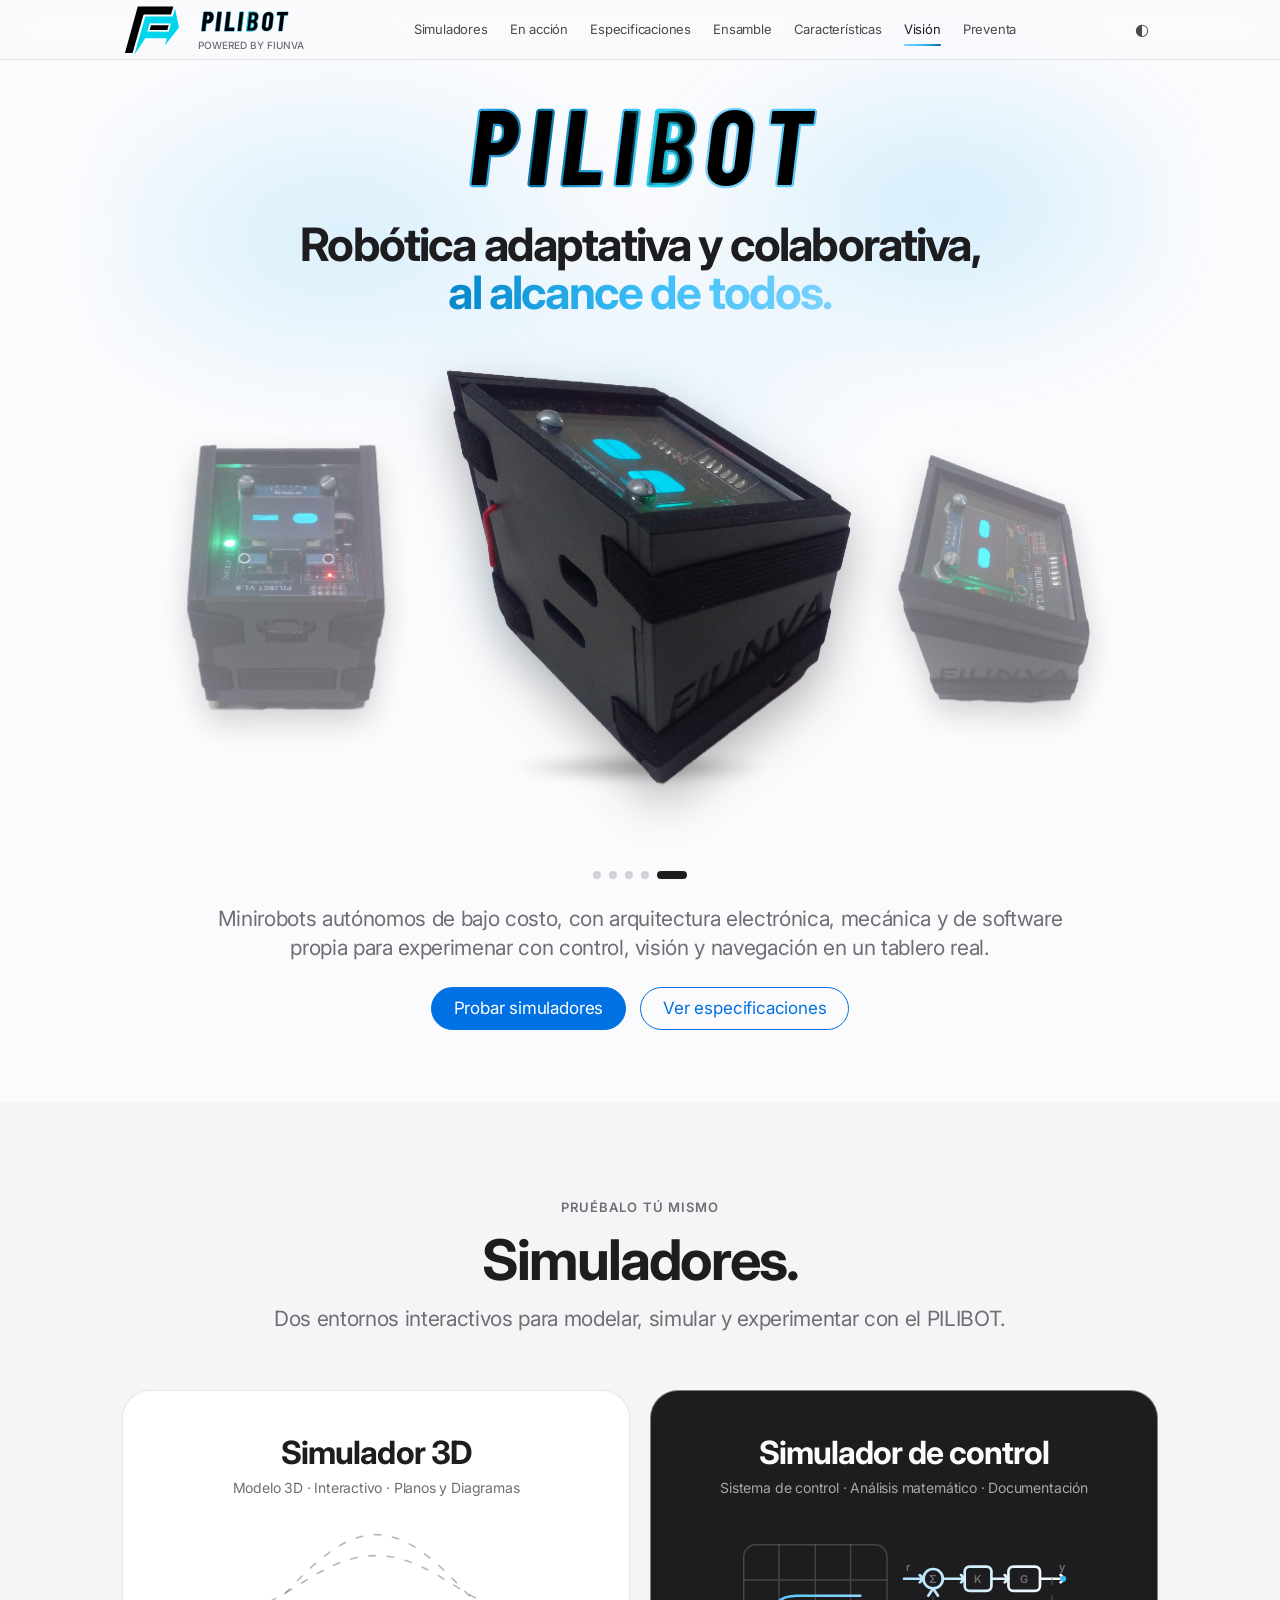
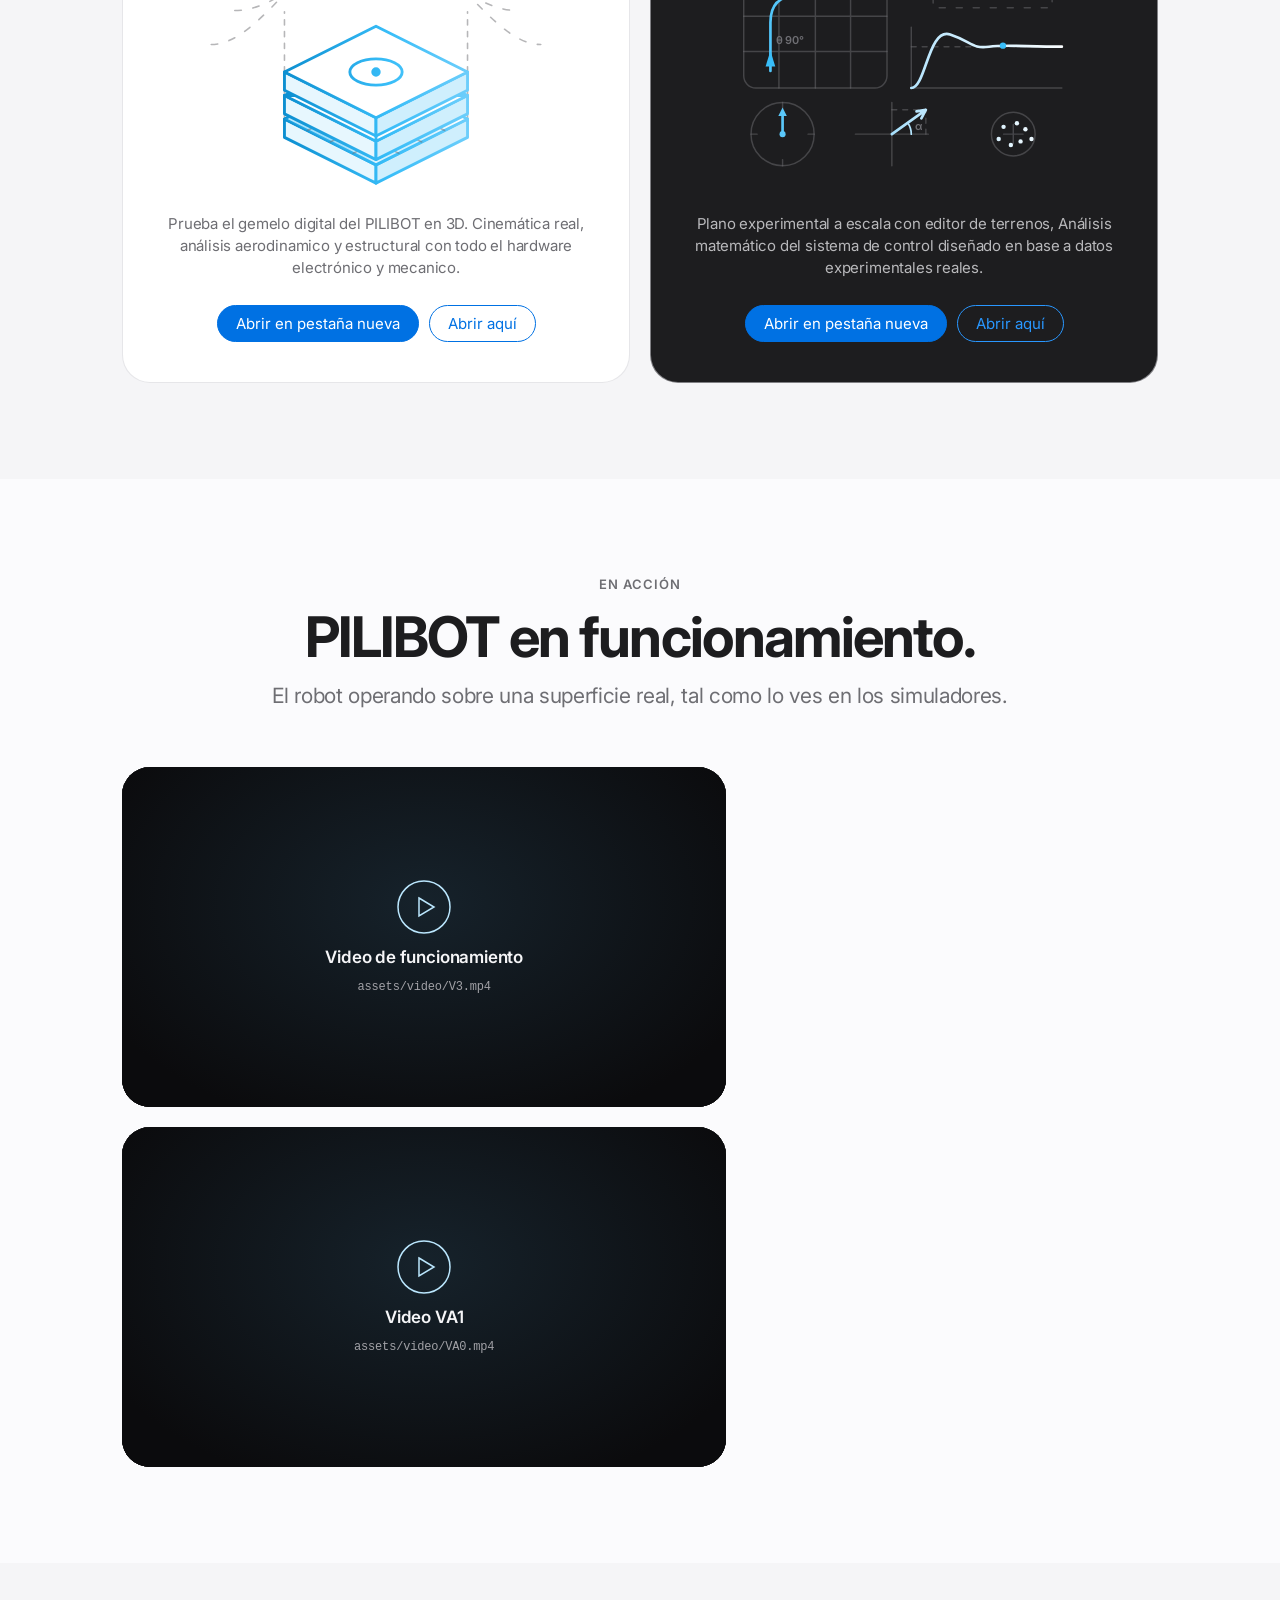
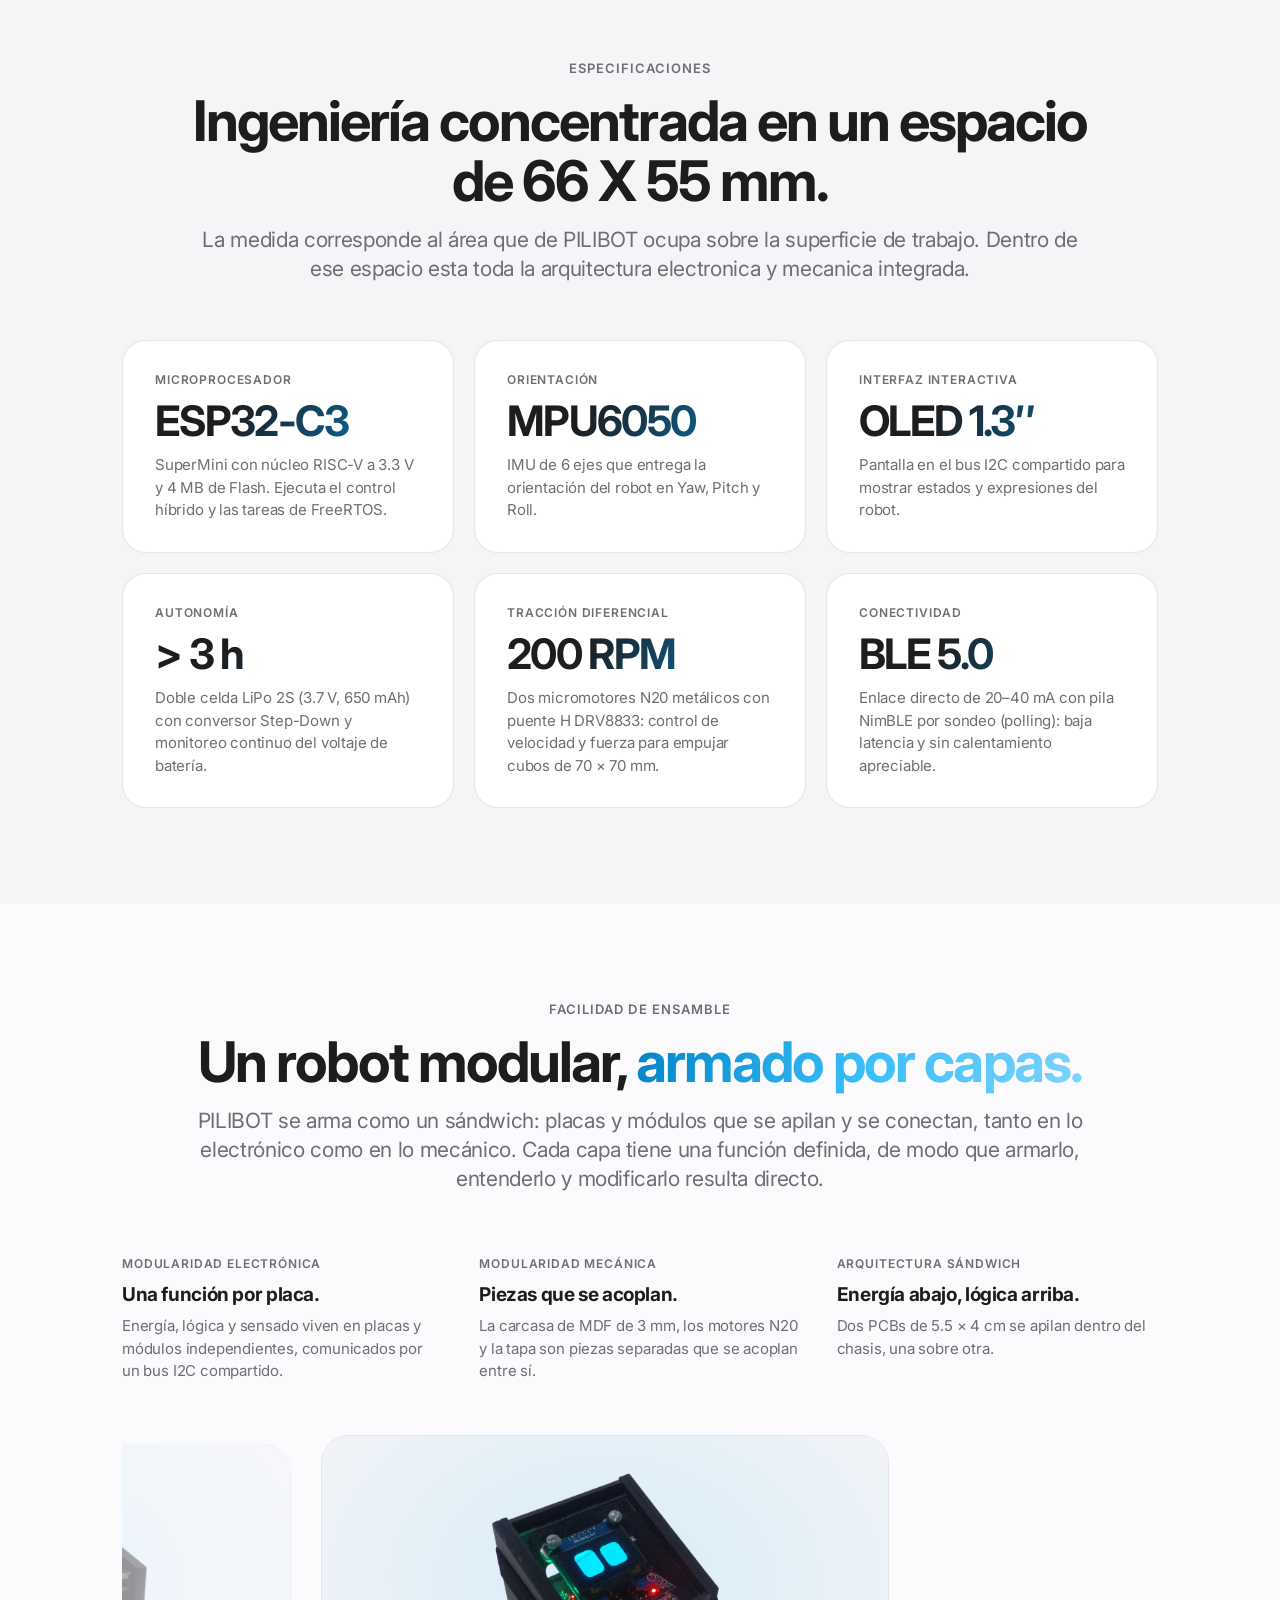
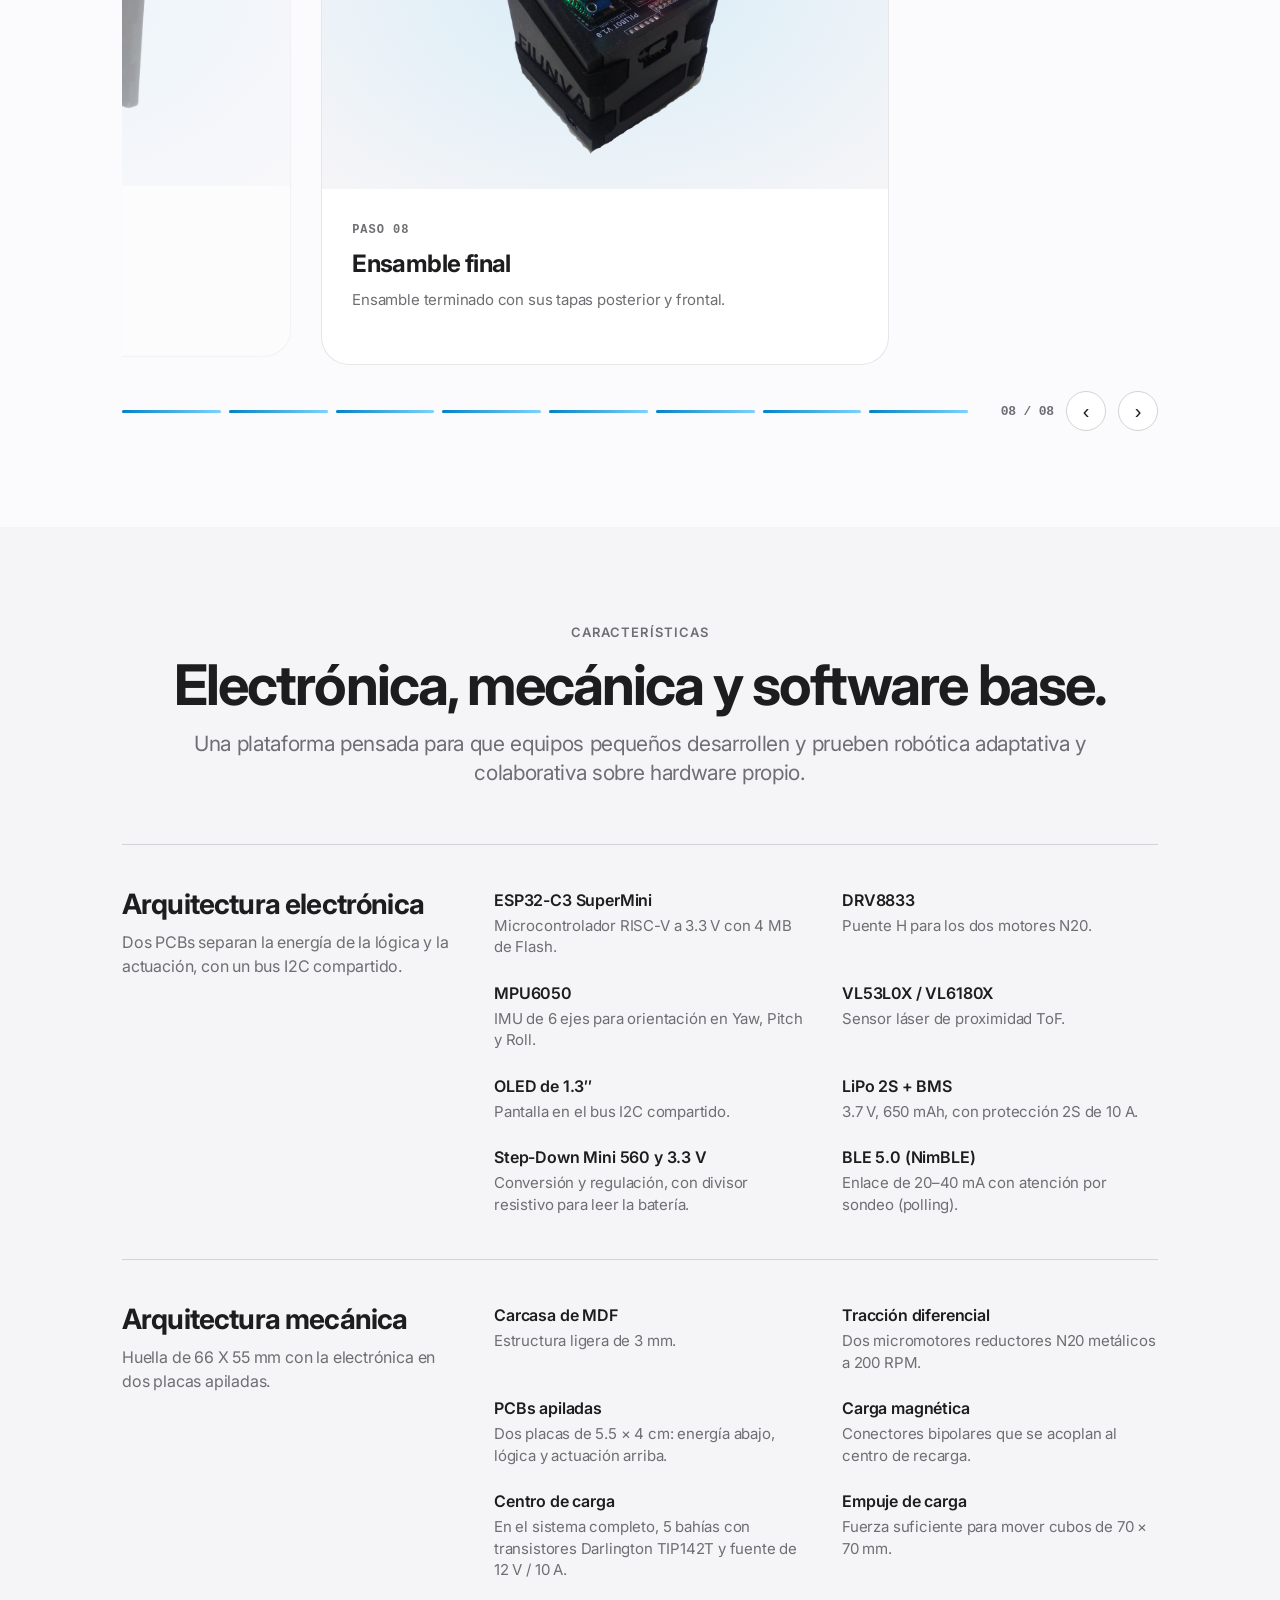
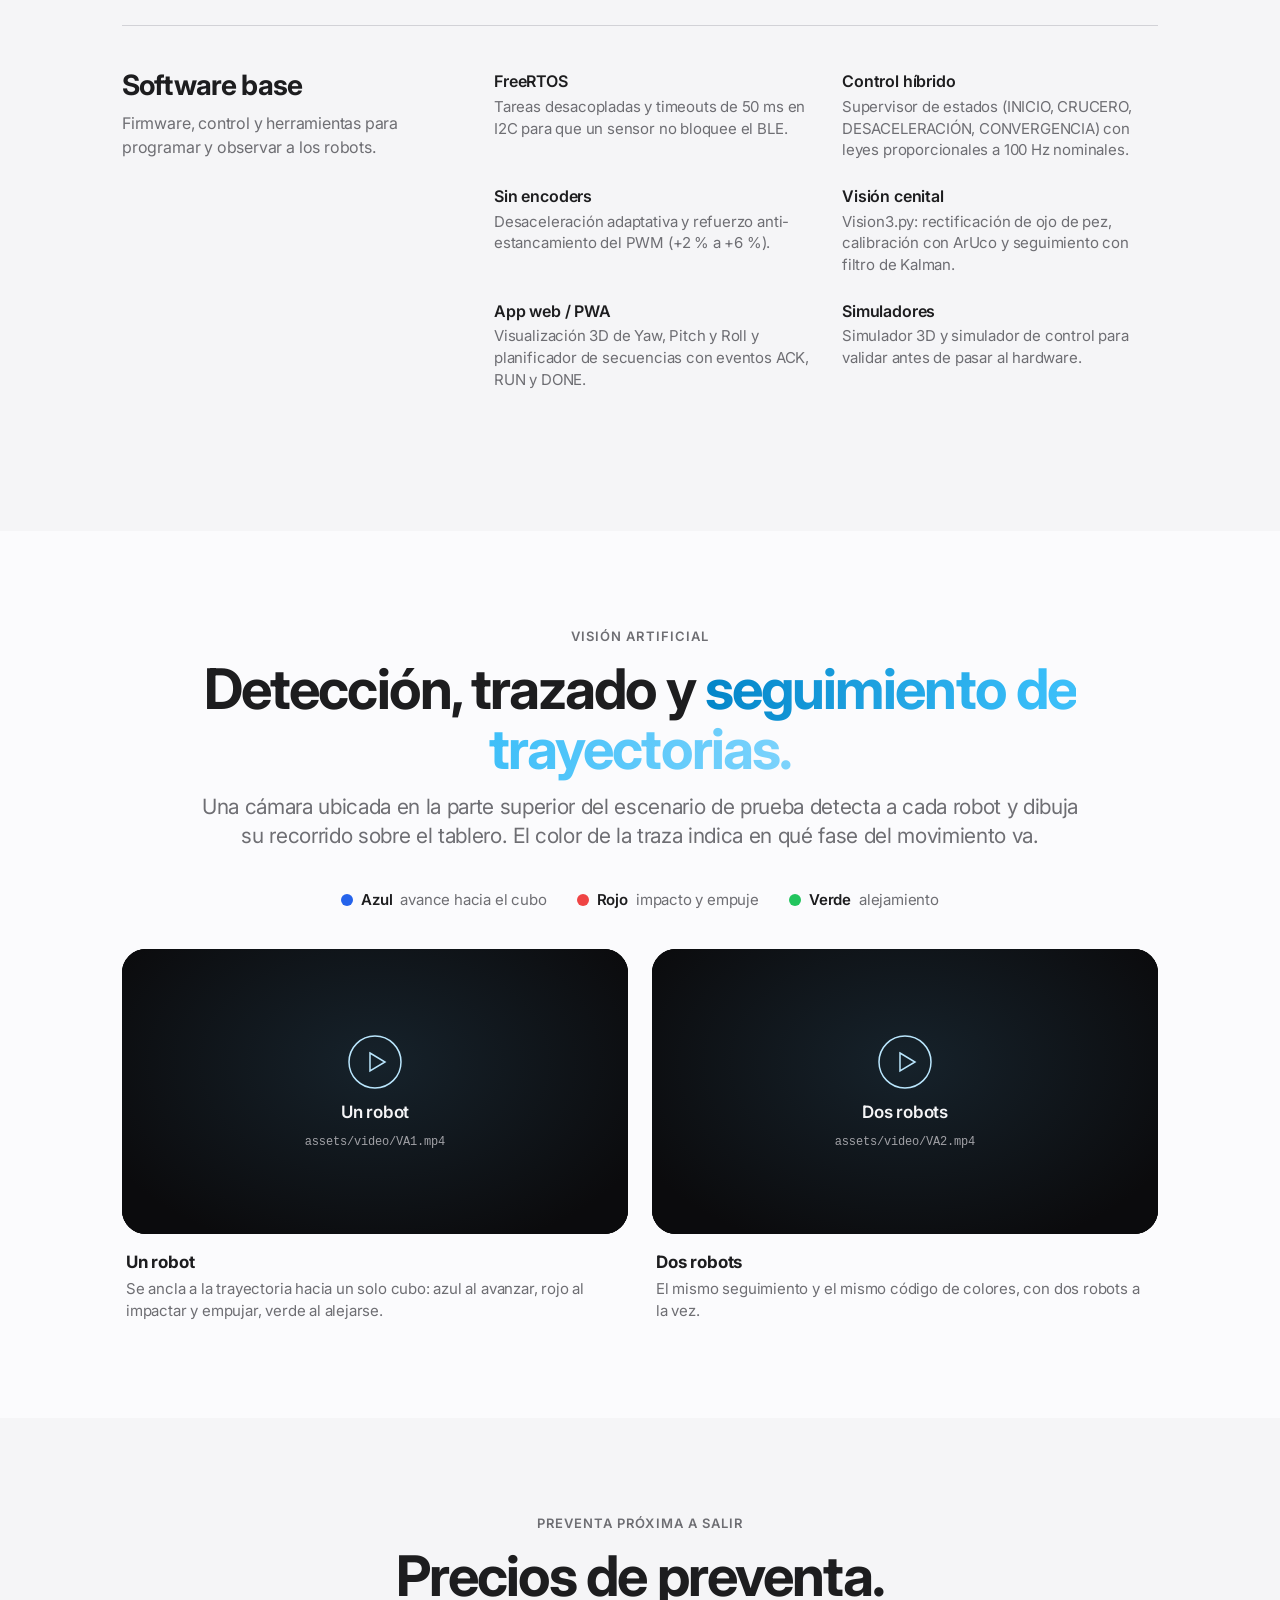
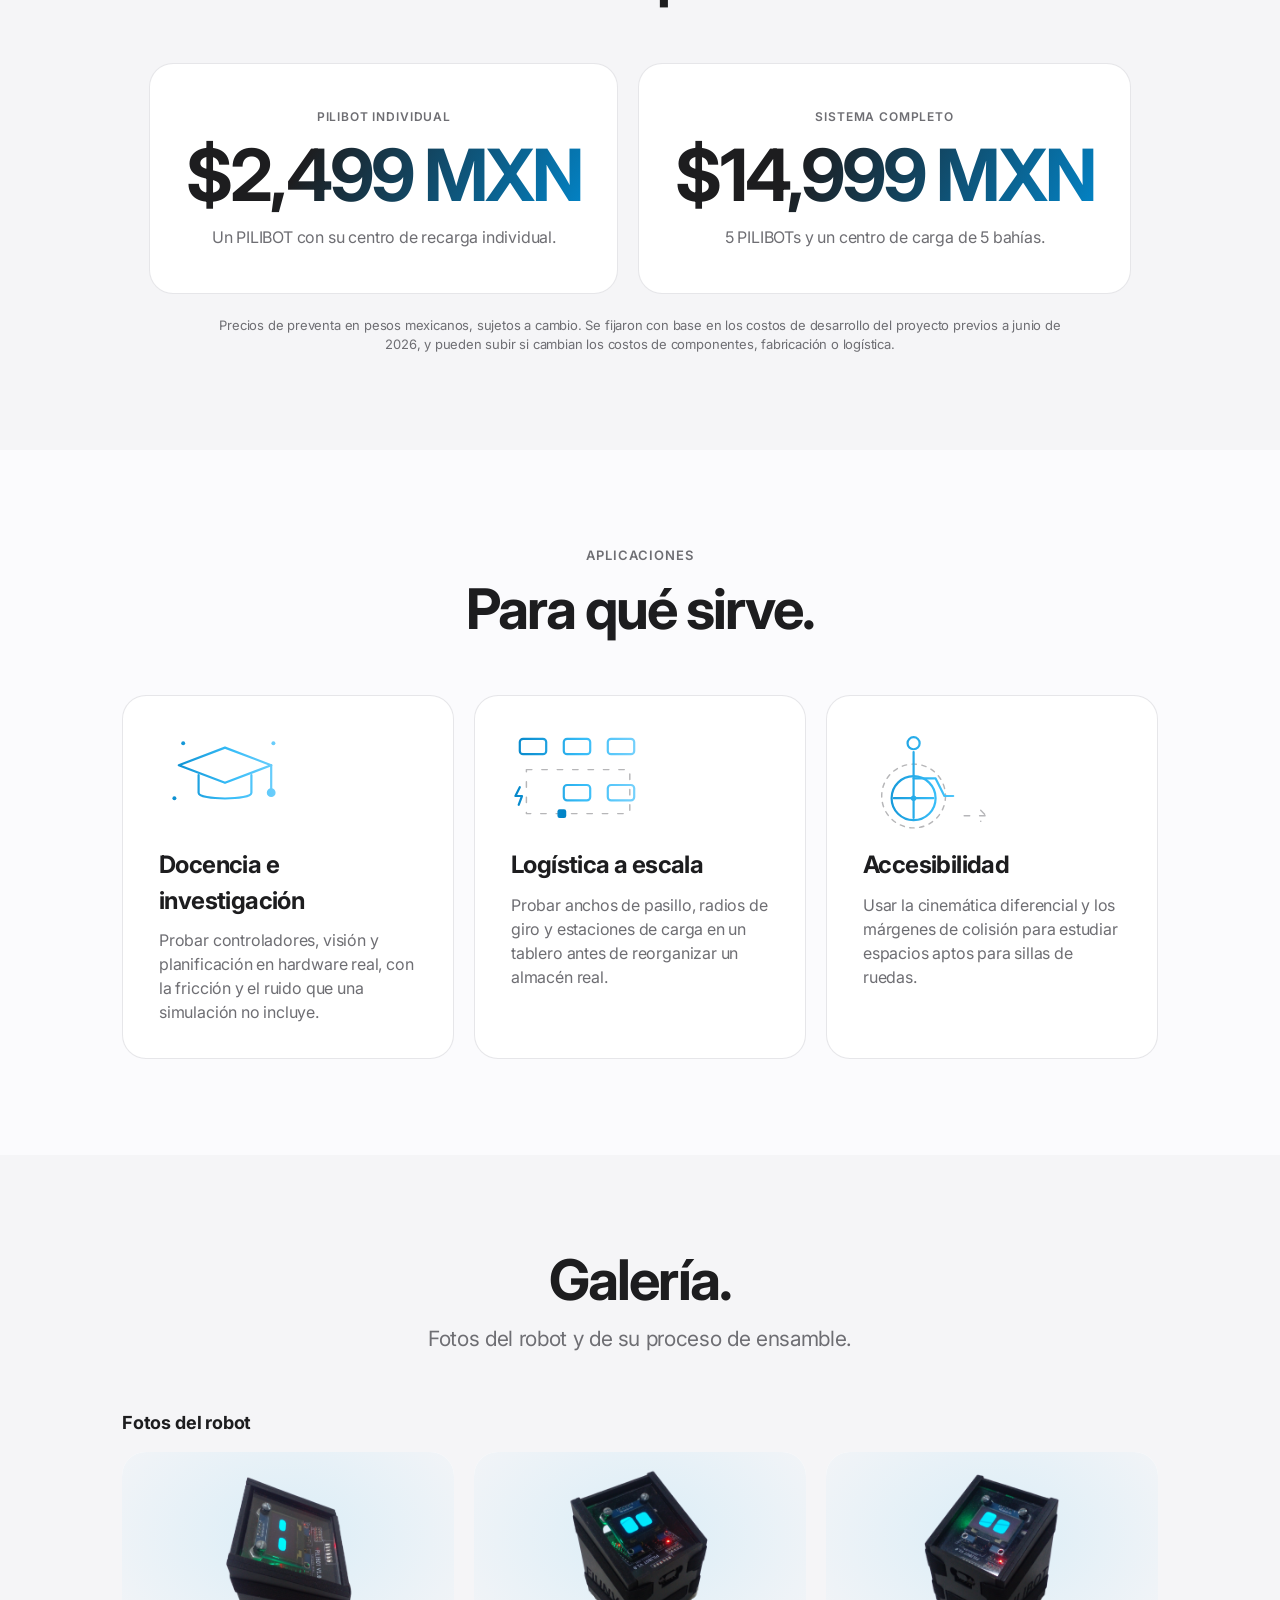
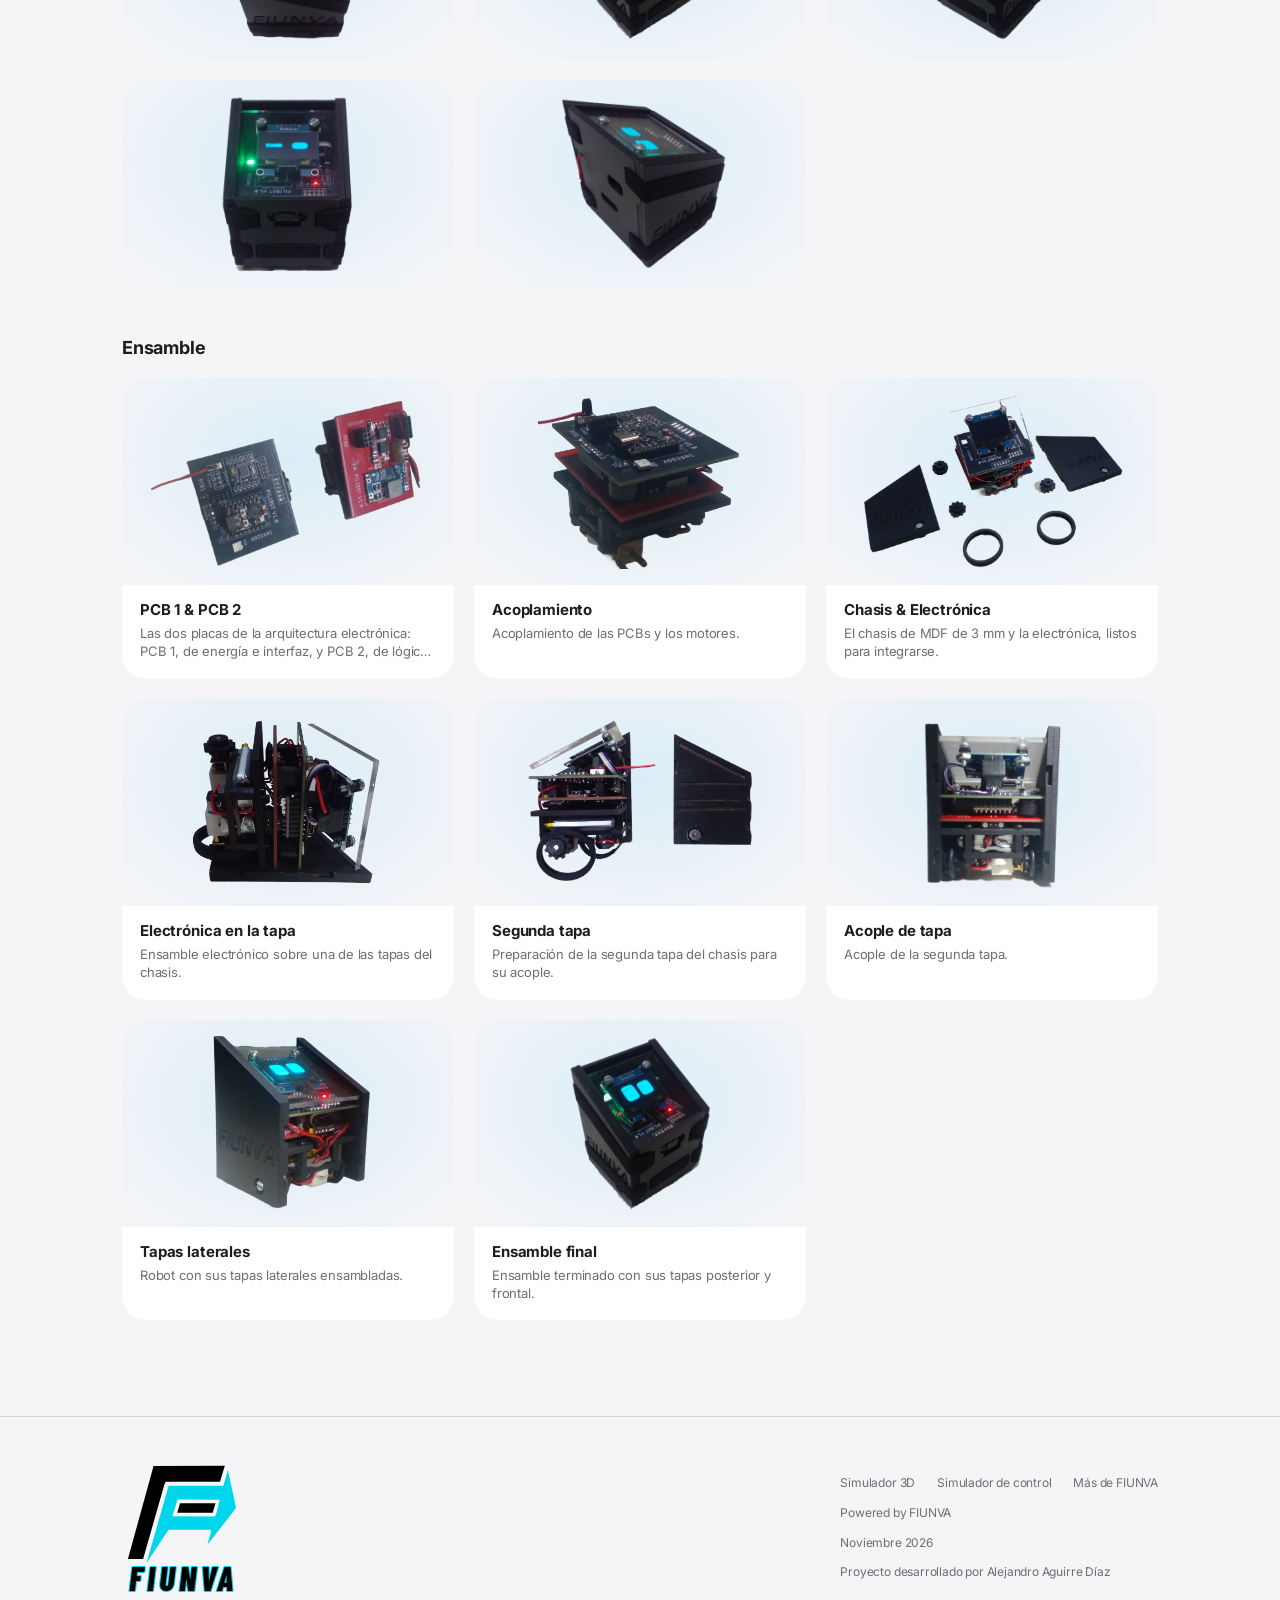
==== index.html @ 18b2df15 "PILIBOT V1.0" ====
<!DOCTYPE html>
<html lang="es" data-theme="light">
<head>
<script>
(function(){try{var t=new URLSearchParams(location.search).get('theme')||localStorage.getItem('fiunva-theme');if(t)document.documentElement.dataset.theme=t;}catch(e){}})();
</script>
<meta charset="UTF-8">
<meta name="viewport" content="width=device-width, initial-scale=1.0">
<title>PILIBOT - FIUNVA</title>
    <meta property="og:title" content="PILIBOT - FIUNVA">
    <meta property="og:description" content="Minirobots autónomos de bajo costo con arquitectura electrónica, mecánica y de software propia para experimentar con control, visión y navegación en un tablero real.">
    <meta property="og:type" content="website">
    <meta property="og:url" content="TU_URL_CANONICA_AQUI">
    <meta property="og:site_name" content="FIUNVA">
    <meta property="og:image" content="/assets/img/IM1.png">
    <meta property="og:image:width" content="1200">
    <meta property="og:image:height" content="630">
    <meta property="og:image" content="/assets/img/IM2.png">
    <meta property="og:image" content="/assets/img/IM3.png">
    <meta property="og:image" content="/assets/img/IM4.png">
    <meta property="og:image" content="/assets/img/IM5.png">
    <link rel="icon" type="image/svg+xml" href="data:image/svg+xml,%3csvg xmlns='http://www.w3.org/2000/svg' viewBox='0 0 426 366'%3e%3cpath fill='%2300D6EB' fill-rule='evenodd' d='M376,32 L360,88 L167,88 L165,90 L87,362 L165,244 L316,244 L316,253 L303,297 L405,167Z M179,196 L197,137 L347,138 L335,186 L330,197Z'/%3e%3cpath fill='%23000000' fill-rule='evenodd' d='M196,184 L322,184 L332,150 L206,150Z M365,17 L112,18 L21,348 L75,348 L151,82 L155,74 L348,74Z'/%3e%3c/svg%3e">
<link rel="preconnect" href="https://fonts.googleapis.com">
<link rel="preconnect" href="https://fonts.gstatic.com" crossorigin>
<link href="https://fonts.googleapis.com/css2?family=Barlow+Condensed:ital,wght@1,700;1,800&family=Inter:wght@400;500;600;700&display=swap" rel="stylesheet">
<style>
  :root{
    --paper:#fbfbfd; --alt:#f5f5f7; --card:#ffffff; --ink:#1d1d1f; --muted:#6e6e73; --rule:#d2d2d7;
    --accent:#0071e3; --accent-ink:#ffffff; --nav:rgba(251,251,253,.8);
    /* FIUNVA brand */
    --cf:#00D6EB; --cr:#FF6A00; --ce:#1447FF; --cc:#C9CED3; --logo-ink:#000000;
    --dsp:"Barlow Condensed","Arial Narrow",sans-serif;
    --sans:-apple-system,BlinkMacSystemFont,"SF Pro Display","SF Pro Text","Inter","Helvetica Neue",Arial,sans-serif;
    --mono:ui-monospace,"SF Mono",Menlo,monospace;
    color-scheme:light;
  }
  :root[data-theme="dark"]{
    --paper:#000000; --alt:#0d0d0f; --card:#1d1d1f; --ink:#f5f5f7; --muted:#a1a1a6; --rule:#3a3a3d;
    --accent:#2997ff; --accent-ink:#ffffff; --nav:rgba(0,0,0,.72);
    --ce:#2D5BFF; --logo-ink:#f2fcfe;
    color-scheme:dark;
  }

  /* Wordmark FIUNVA (sin cambios) */
  .fiunva-svg-wordmark{
    font-family:var(--dsp); font-style:italic; font-weight:700;
    fill:var(--logo-ink); stroke:var(--cf); stroke-width:5.5px; stroke-linejoin:miter;
    paint-order:stroke fill; letter-spacing:0; transition:fill .25s,stroke .25s;
  }

  *{box-sizing:border-box;margin:0;padding:0}
  html{scroll-behavior:smooth;scroll-padding-top:72px;-webkit-text-size-adjust:100%}
  body{
    background:var(--paper); color:var(--ink); font-family:var(--sans);
    font-size:17px; line-height:1.47; letter-spacing:-.011em;
    -webkit-font-smoothing:antialiased; transition:background .25s,color .25s;
  }
  ::selection{background:var(--accent);color:var(--accent-ink)}
  a{color:var(--accent);text-decoration:none}
  a:hover{text-decoration:underline}
  :focus-visible{outline:2px solid var(--accent);outline-offset:3px;border-radius:6px}
  .wrap{max-width:1080px;margin:0 auto;padding:0 22px}

  /* Splash */
  #splash{position:fixed;inset:0;background:var(--paper);z-index:2000;display:flex;flex-direction:column;align-items:center;justify-content:center;gap:28px;transition:opacity .6s ease,visibility .6s ease}
  #splash.hidden{opacity:0;visibility:hidden;pointer-events:none}
  .bar{width:160px;height:3px;border-radius:2px;background:var(--rule);overflow:hidden}
  .bar>i{display:block;height:100%;width:0;background:var(--ink);border-radius:2px;transition:width .25s ease}

  /* Navegación translúcida */
  nav.top{position:sticky;top:0;z-index:100;height:60px;background:var(--nav);backdrop-filter:saturate(180%) blur(20px);-webkit-backdrop-filter:saturate(180%) blur(20px);border-bottom:1px solid color-mix(in srgb,var(--rule) 60%,transparent)}
  nav.top .wrap{height:100%;display:flex;align-items:center;justify-content:space-between;gap:16px}
.brand{display:flex;align-items:center;gap:10px;color:var(--ink);font-weight:600;font-size:17px}
    .brand:hover{text-decoration:none}
    .brand small{font-size:11px;font-weight:600;letter-spacing:.06em;color:var(--muted);margin-left:2px}
    .nav-powered{font-size:11px;font-weight:700;letter-spacing:.08em;color:#0066cc;margin-left:4px}
    [data-theme="dark"] .nav-powered{color:#4da6ff}
  .links{display:flex;gap:28px;font-size:13px}
  .links a{position:relative;color:var(--ink);opacity:.8;transition:opacity .2s}
  .links a:hover,.links a.active{opacity:1;text-decoration:none}
  .links a::after{content:"";position:absolute;left:0;right:0;bottom:-7px;height:2px;border-radius:2px;background:linear-gradient(90deg,var(--e1),var(--e2),var(--e3));transform:scaleX(0);transform-origin:center;transition:transform .35s cubic-bezier(.2,.7,.2,1)}
  .links a:hover::after,.links a.active::after{transform:scaleX(1)}
  #th{background:none;border:0;color:var(--ink);opacity:.8;cursor:pointer;width:32px;height:32px;border-radius:50%;display:grid;place-items:center;font-size:16px;transition:background .2s}
  #th:hover{opacity:1;background:var(--alt)}

  /* Botones */
  .btn{display:inline-flex;align-items:center;justify-content:center;font:inherit;font-size:17px;line-height:1;padding:12px 22px;border-radius:980px;border:1px solid var(--accent);background:transparent;color:var(--accent);cursor:pointer;transition:background .2s,color .2s,filter .2s}
  .btn:hover{background:var(--accent);color:var(--accent-ink);text-decoration:none}
  .btn-primary{background:var(--accent);color:var(--accent-ink)}
  .btn-primary:hover{filter:brightness(1.1)}
  .row{display:flex;gap:14px;justify-content:center;flex-wrap:wrap}

  /* Hero */
  .hero{text-align:center;padding:36px 22px 72px}
  .hero .logo{display:flex;justify-content:center;margin-bottom:36px}
  .hero h1{width:clamp(220px,32vw,380px);margin:0 auto;line-height:0}
  .hero h1 svg{width:100%;height:auto;overflow:visible;display:block}
  .hero .tagline{font-size:clamp(21px,3.2vw,32px);line-height:1.2;font-weight:600;letter-spacing:-.02em;margin-top:14px}
  .hero .lead{max-width:640px;margin:22px auto 22px;color:var(--muted);font-size:19px;line-height:1.5}
  .chips{display:flex;gap:8px;justify-content:center;flex-wrap:wrap;margin-top:36px}
  .chip{font-size:13px;padding:5px 14px;border-radius:980px;border:1.5px solid var(--rule);color:var(--ink)}
  body:not(.loaded) .hero>*{opacity:0;transform:translateY(14px)}
  .hero>*{transition:opacity .9s ease,transform .9s ease}
  .hero>*:nth-child(2){transition-delay:.08s}.hero>*:nth-child(3){transition-delay:.16s}.hero>*:nth-child(4){transition-delay:.24s}.hero>*:nth-child(5){transition-delay:.32s}

  /* Secciones */
  section.block{padding:96px 0}
  section.alt{background:var(--alt)}
  .head{text-align:center;max-width:960px;margin:0 auto 56px}
  .head h2{font-size:clamp(34px,5.4vw,56px);line-height:1.07;font-weight:700;letter-spacing:-.035em}
  .head p{margin:14px auto 0;max-width:900px;color:var(--muted);font-size:21px;line-height:1.38;letter-spacing:-.016em}

  /* Simuladores */
  .tiles{display:grid;grid-template-columns:1fr 1fr;gap:20px}
  .tile{background:var(--card);border-radius:28px;padding:44px 40px 40px;display:flex;flex-direction:column;min-height:520px;text-align:center;align-items:center}
  .tile.inv{background:var(--ink);color:var(--paper)}
  .tile h3{font-size:32px;line-height:1.1;font-weight:700;letter-spacing:-.03em}
  .tile .kicker{font-size:14px;color:var(--muted);margin-top:8px}
  .tile.inv .kicker{color:color-mix(in srgb,var(--paper) 62%,transparent)}
  .tile .art{flex:1;display:grid;place-items:center;width:100%;margin:20px 0}
  .tile .art svg{width:min(340px,94%);height:auto;fill:none;stroke-width:2.2;stroke-linecap:round;stroke-linejoin:round;overflow:visible;transition:transform .6s cubic-bezier(.2,.7,.2,1)}
  .tile:hover .art svg{transform:translateY(-6px) scale(1.05)}
  .art .soft{stroke:var(--muted);opacity:.5;stroke-width:1.2}
  .art .dash{stroke-dasharray:4 5}
  .tile:hover .art .dash{animation:dash 1s linear infinite}
  @keyframes dash{to{stroke-dashoffset:-18}}
  .tile p{font-size:15px;line-height:1.45;max-width:60ch;color:var(--muted);margin-bottom:26px}
  .tile.inv p{color:color-mix(in srgb,var(--paper) 70%,transparent)}
  .tile .row{gap:10px}
  .tile .btn{font-size:15px;padding:10px 18px}
  .tile.inv .btn:not(.btn-primary){color:#2997ff;border-color:#2997ff}

  /* Cifras */
  .stats{display:grid;grid-template-columns:repeat(4,1fr);gap:20px;text-align:center;margin-bottom:64px}
  .stat b{display:block;font-size:clamp(30px,4.6vw,48px);line-height:1.05;font-weight:700;letter-spacing:-.035em}
  .stat span{font-size:14px;color:var(--muted)}

  /* Especificaciones */
  .specs{display:flex;flex-wrap:wrap;gap:20px;justify-content:center;max-width:none}
    #precios .specs{flex-wrap:nowrap}
    #precios .spec.pr{min-width:400px}
  .spec{background:var(--card);border-radius:24px;padding:34px 36px}
  .spec h3{font-size:24px;font-weight:700;letter-spacing:-.025em;margin-bottom:10px}
  .spec p{font-size:16px;line-height:1.5;color:var(--muted)}

  /* Galería */
  .media-grid{display:grid;grid-template-columns:repeat(auto-fill,minmax(260px,1fr));gap:20px}
  .media-item{border-radius:24px;overflow:hidden;aspect-ratio:16/9;background:var(--card);position:relative}
  .media-item img,.media-item video{width:100%;height:100%;object-fit:cover;display:block}
  .media-item video{object-fit:contain;background:#000}
  .media-item img.alpha{object-fit:contain;padding:5%;box-sizing:border-box}
  .media-caption{position:absolute;left:0;right:0;bottom:0;padding:28px 16px 14px;color:#fff;font-size:13px;background:linear-gradient(transparent,rgba(0,0,0,.65))}
  .add-media{grid-column:1/-1;min-height:200px;border-radius:24px;border:1.5px dashed var(--rule);background:transparent;color:var(--accent);font:inherit;font-size:17px;cursor:pointer;display:flex;align-items:center;justify-content:center;gap:10px;transition:background .2s,border-color .2s}
  .add-media:hover{background:var(--card);border-color:var(--accent)}
  .add-media .plus{font-size:28px;font-weight:300;line-height:1}

  /* Pie de página */
  footer{background:var(--alt);border-top:1px solid var(--rule);padding:44px 0 40px;font-size:12px;color:var(--muted)}
  .eqn{font-size:21px;font-weight:600;letter-spacing:-.01em;color:var(--ink);margin-bottom:18px;font-family:"Latin Modern Roman","CMU Serif","Times New Roman",serif}
  .eqn i{margin:0 .2em}
  .flinks{display:flex;gap:22px;flex-wrap:wrap}
  .flinks a{color:var(--muted)} .flinks a:hover{color:var(--ink)}
  footer .wrap{display:flex;flex-direction:column;gap:6px}

  /* Cargando simulador */
  #loading{position:fixed;inset:0;background:var(--paper);z-index:1000;display:flex;flex-direction:column;align-items:center;justify-content:center;gap:26px;opacity:0;visibility:hidden;transition:opacity .3s,visibility .3s}
  #loading.visible{opacity:1;visibility:visible}
  #loading p{font-size:14px;color:var(--muted)}


  /* Wordmark PILIBOT: mismo estilo que FIUNVA, contorno con barrido naranja-verde-azul */
  .pili-wordmark{font-family:var(--dsp);font-style:italic;font-weight:700;fill:var(--logo-ink);stroke-width:5.5px;letter-spacing:0;stroke-linejoin:miter;stroke-miterlimit:4;paint-order:stroke fill;transition:fill .25s}

  /* Fondo ambiental de la portada */
  .hero{position:relative;isolation:isolate}
  .hero::before{content:"";position:absolute;inset:-40px 0 auto;height:540px;z-index:-1;pointer-events:none;background:radial-gradient(40% 50% at 22% 40%,rgba(125,211,252,.28),transparent 70%),radial-gradient(38% 50% at 78% 35%,rgba(56,189,248,.20),transparent 70%),radial-gradient(34% 45% at 50% 68%,rgba(186,230,253,.30),transparent 70%);filter:blur(30px);animation:drift 18s ease-in-out infinite alternate}
  @keyframes drift{to{transform:translate3d(0,24px,0) scale(1.06)}}




  /* Paleta azul frío → blanco (barridos de borde e ilustraciones) */
  :root{--i1:#0284c7;--i2:#38bdf8;--i3:#7dd3fc;--e1:#7dd3fc;--e2:#38bdf8;--e3:#0369a1;--glint:#22d3ee;--edge:linear-gradient(110deg,transparent 4%,var(--e1) 24%,var(--e2) 42%,var(--e3) 50%,var(--e2) 60%,var(--e1) 76%,transparent 96%)}
  :root[data-theme="dark"]{--i1:#38bdf8;--i2:#bae6fd;--i3:#ffffff;--e1:#38bdf8;--e2:#bae6fd;--e3:#ffffff;--glint:#ffffff}
  .tile.inv{--i1:#38bdf8;--i2:#bae6fd;--i3:#ffffff;--e1:#38bdf8;--e2:#bae6fd;--e3:#ffffff}
  :root[data-theme="dark"] .tile.inv{--i1:#0284c7;--i2:#38bdf8;--i3:#7dd3fc;--e1:#7dd3fc;--e2:#38bdf8;--e3:#0369a1}

  /* Barrido de luz solo en el borde al pasar el mouse */
  :is(.tile,.spec,.btn,.chip,.add-media,#th,.media-item,.cbtn,.vid,.asm-card){position:relative;isolation:isolate}
  :is(.tile,.spec,.btn,.chip,.add-media,#th,.media-item,.cbtn,.vid,.asm-card)::before{content:"";position:absolute;inset:-1px;border-radius:inherit;padding:2px;background:var(--edge);background-size:250% 100%;background-position:130% 0;-webkit-mask:linear-gradient(#000 0 0) content-box,linear-gradient(#000 0 0);-webkit-mask-composite:xor;mask:linear-gradient(#000 0 0) content-box,linear-gradient(#000 0 0);mask-composite:exclude;opacity:0;pointer-events:none;z-index:1;filter:drop-shadow(0 0 5px color-mix(in srgb,var(--e2) 70%,transparent));transition:opacity .3s}
  :is(.tile,.spec,.btn,.chip,.add-media,#th,.media-item,.cbtn,.vid,.asm-card):hover::before,:is(.tile,.spec,.btn,.chip,.add-media,#th,.media-item,.cbtn,.vid,.asm-card):focus-visible::before{opacity:1;animation:sweep 1.8s linear infinite}
  .media-item::before,.vid::before,.asm-card::before{inset:0}
  @keyframes sweep{to{background-position:-30% 0}}

  /* Ilustración 3D: vista explosionada en bucle + flujo de aire */
  .art .fc{fill:var(--card)}
  .art .fl{fill:color-mix(in srgb,var(--i2) 12%,var(--card))}
  .art .fr{fill:color-mix(in srgb,var(--i2) 24%,var(--card))}
  .ex{animation:ex 5.5s ease-in-out infinite}
  .ex.t{--d:-46px} .ex.m{--d:-23px}
  @keyframes ex{0%,15%{transform:translateY(0)}42%,68%{transform:translateY(var(--d))}95%,100%{transform:translateY(0)}}
  .gd{animation:gd 5.5s ease-in-out infinite}
  @keyframes gd{0%,15%{opacity:0}42%,68%{opacity:1}95%,100%{opacity:0}}
  .flow{stroke-dasharray:5 9;animation:flow 1.4s linear infinite}
  @keyframes flow{to{stroke-dashoffset:-28}}
  .tile,.spec{border:1px solid color-mix(in srgb,var(--rule) 55%,transparent)}

  /* Barra superior: wordmark + Powered by */
  .brand{gap:14px}
  .links{gap:22px}
  #nav-logo{display:flex;line-height:0}
  .bt{display:flex;flex-direction:column;gap:5px;line-height:1}
  #nav-word{display:block;width:96px;line-height:0}
  #nav-word svg{width:100%;height:auto;display:block}
  .bt small{font-size:10px;font-weight:500;letter-spacing:0;color:var(--muted)}
  nav.top::after{content:"";position:absolute;left:0;bottom:-1px;height:2px;width:var(--p,0%);background:linear-gradient(90deg,var(--i1),var(--i3));pointer-events:none}

  /* Ilustración de control: señales, vectores y ángulos animados */
  .art .tx{fill:var(--muted);stroke:none;font:600 9px var(--sans);text-anchor:middle}
  .needle{transform-origin:40px 164px;animation:yaw 4.2s ease-in-out infinite}
  @keyframes yaw{0%,100%{transform:rotate(-38deg)}50%{transform:rotate(52deg)}}
  .pulse,.twk{animation:pulse 2.4s ease-in-out infinite}
  @keyframes pulse{50%{opacity:.3}}
  .draw{stroke-dasharray:1;animation:draw 4.5s ease-in-out infinite}
  @keyframes draw{0%{stroke-dashoffset:1}45%,85%{stroke-dashoffset:0}100%{stroke-dashoffset:-1}}

  /* Contenido ampliado */
  .eyebrow{display:block;font-size:13px;font-weight:600;letter-spacing:.08em;text-transform:uppercase;color:var(--muted);margin-bottom:14px}
  .display{font-size:clamp(26px,3.7vw,46px);line-height:1.04;font-weight:700;letter-spacing:-.04em}
  .hero .eyebrow{margin-top:30px}
  .hero .display{margin:22px 0 4px}
  .hero .sub{max-width:900px;margin:26px auto 24px;color:var(--muted);font-size:21px;line-height:1.38;letter-spacing:-.016em}
  .price{margin-bottom:18px;color:var(--muted)} .price b{color:var(--ink);font-weight:600}
  .device{width:min(340px,82%);aspect-ratio:1.3;margin:48px auto 0;border-radius:30px;background:#0b0b0d;display:grid;place-items:center;box-shadow:0 30px 60px -30px rgba(0,0,0,.5)}
  .device svg{width:78%;height:auto}
  .eye{fill:#00e5ff;filter:drop-shadow(0 0 5px rgba(0,229,255,.7));transform-box:fill-box;transform-origin:center;animation:blinkeye 5s infinite}
  @keyframes blinkeye{0%,92%,100%{transform:scaleY(1)}96%{transform:scaleY(.1)}}
  .led{fill:#22c55e;animation:pulse 2s ease-in-out infinite}
  .gt{background:linear-gradient(100deg,var(--i1),var(--i2),var(--i3));-webkit-background-clip:text;background-clip:text;color:transparent}
  section.inv{background:var(--ink);color:var(--paper);--i1:#38bdf8;--i2:#bae6fd;--i3:#ffffff}
  :root[data-theme="dark"] section.inv{--i1:#0284c7;--i2:#38bdf8;--i3:#7dd3fc}
  .statement{max-width:900px;margin:0 auto;text-align:center}
  .statement h2{font-size:clamp(34px,6.4vw,76px);line-height:1.04;font-weight:700;letter-spacing:-.04em}
  .statement p{margin:26px auto 0;max-width:680px;font-size:21px;line-height:1.4;color:color-mix(in srgb,var(--paper) 70%,transparent)}
  .statement .eyebrow{color:color-mix(in srgb,var(--paper) 55%,transparent)}
  .bento{display:grid;grid-template-columns:repeat(6,1fr);gap:20px}
  .bento .spec{grid-column:span 2;display:flex;flex-direction:column;gap:6px;padding:30px 32px}
  .bento .w3{grid-column:span 3} .bento .w6{grid-column:span 6;flex-direction:row;align-items:center;justify-content:space-between;gap:30px}
  .kick{font-size:12px;font-weight:600;letter-spacing:.07em;text-transform:uppercase;color:var(--muted)}
  .big{font-size:clamp(40px,6vw,64px);line-height:1;font-weight:700;letter-spacing:-.04em;padding:6px 0;background:linear-gradient(120deg,var(--ink) 30%,var(--i1));-webkit-background-clip:text;background-clip:text;color:transparent}
  .bento .spec p{font-size:15px}
  .split{display:grid;grid-template-columns:1.05fr 1fr;gap:56px;align-items:center}
  .stage svg{width:100%;height:auto;fill:none;stroke-width:2.2;stroke-linecap:round;stroke-linejoin:round;overflow:visible}
  .art .tx.l{text-anchor:start;font-size:10.5px}
  .layers{list-style:none;display:grid;gap:24px}
  .layers li{padding-left:18px;border-left:2px solid var(--i2)}
  .layers h3{font-size:19px;font-weight:700;letter-spacing:-.02em}
  .layers p{font-size:15px;color:var(--muted);margin-top:4px}
  .states{display:flex;gap:34px;justify-content:center;flex-wrap:wrap;list-style:none;margin-bottom:44px}
  .states li{position:relative;font:600 13px var(--mono);padding:12px 18px;border-radius:980px;border:1.5px solid var(--rule);color:var(--muted);animation:act 8s infinite}
  .states li:not(:last-child)::after{content:"→";position:absolute;right:-24px;top:50%;transform:translateY(-52%);color:var(--muted)}
  .states li:nth-child(2){animation-delay:2s}.states li:nth-child(3){animation-delay:4s}.states li:nth-child(4){animation-delay:6s}
  @keyframes act{0%,22%{border-color:var(--i2);color:var(--ink);background:color-mix(in srgb,var(--i2) 14%,transparent)}30%,100%{border-color:var(--rule);color:var(--muted);background:transparent}}
  .trio{display:grid;grid-template-columns:repeat(3,1fr);gap:20px}
  .pts{list-style:none;display:grid;gap:14px;margin-top:16px;font-size:16px;line-height:1.5;color:var(--muted)}
  .pts b{color:var(--ink);font-weight:600}
  .cmp{overflow-x:auto;border-radius:24px;border:1px solid var(--rule);background:var(--card)}
  .cmp table{width:100%;border-collapse:collapse;min-width:680px;font-size:15px}
  .cmp th,.cmp td{padding:18px 22px;text-align:left;border-bottom:1px solid var(--rule);color:var(--muted)}
  .cmp tr:last-child td{border-bottom:0}
  .cmp th{font-size:13px;font-weight:600}
  .cmp td:first-child{font-weight:600;color:var(--ink)}
  .cmp th:nth-child(3),.cmp td:nth-child(3){background:color-mix(in srgb,var(--i2) 11%,transparent);color:var(--ink);font-weight:600}

  .pr{display:flex;flex-direction:column;align-items:center;text-align:center;gap:8px;padding:44px 36px}
  .pr .big{font-size:clamp(44px,7vw,72px)}
  .note{margin-top:22px;text-align:center;font-size:13px;color:var(--muted)}

  .feat{display:grid;grid-template-columns:minmax(0,1fr) minmax(0,2fr);gap:40px;padding:44px 0;border-top:1px solid var(--rule)}
  .feat h3{font-size:28px;line-height:1.1;font-weight:700;letter-spacing:-.03em}
  .feat>div>p{margin-top:10px;color:var(--muted);font-size:16px;line-height:1.5}
  .comp{display:grid;grid-template-columns:repeat(2,minmax(0,1fr));gap:24px 32px}
  .comp dt{font-weight:600;font-size:16px;letter-spacing:-.01em}
  .comp dd{margin-top:2px;font-size:15px;line-height:1.45;color:var(--muted)}

  /* Carrusel de portada: imagen central con la anterior y la siguiente a los lados */
  .hero-car{position:relative;width:min(980px,100%);margin:14px auto 0;outline:none}
  .hc-stage{position:relative;aspect-ratio:2/1;touch-action:pan-y}
  .hc-stage::before{content:"";position:absolute;inset:6% 24% 12%;border-radius:50%;background:radial-gradient(closest-side,color-mix(in srgb,var(--i2) 34%,transparent),transparent 74%);filter:blur(10px)}
  .hc-stage::after{content:"";position:absolute;left:37%;right:37%;bottom:8%;height:6%;border-radius:50%;background:radial-gradient(closest-side,rgba(0,0,0,.30),transparent);filter:blur(5px)}
  .hc-slide{position:absolute;left:50%;top:0;width:50%;height:100%;margin:0 0 0 -25%;opacity:0;transform:scale(.4);filter:blur(6px);transition:transform .5s cubic-bezier(.2,.7,.2,1),opacity .5s ease,filter .5s ease;pointer-events:none;z-index:1}
  .hc-slide[data-pos="0"]{opacity:1;transform:none;filter:none;z-index:3;pointer-events:auto}
  .hc-slide[data-pos="-1"],.hc-slide[data-pos="1"]{opacity:.6;filter:blur(1.2px);z-index:2;pointer-events:auto;cursor:pointer}
  .hc-slide[data-pos="-1"]{transform:translateX(-72%) scale(.62)}
  .hc-slide[data-pos="1"]{transform:translateX(72%) scale(.62)}
  .hc-slide[data-pos="-1"]:hover,.hc-slide[data-pos="1"]:hover{opacity:.9}
  .hc-slide img{position:absolute;left:0;top:6%;width:100%;height:88%;object-fit:contain;object-position:center;user-select:none;filter:drop-shadow(0 20px 24px rgba(0,0,0,.28));transform:translate3d(calc(var(--px,0)*12px),calc(var(--py,0)*8px),0);transition:transform .3s ease,opacity .4s ease}
  .hc-slide .ph{display:none}
  .hc-slide .ph svg{width:62%;height:auto}
  .hc-slide.missing img{display:none}.hc-slide.missing .ph{display:grid;place-items:center;width:100%;height:100%}
  .cbtn{position:absolute;top:42%;z-index:3;width:44px;height:44px;border-radius:50%;border:1px solid var(--rule);background:color-mix(in srgb,var(--card) 82%,transparent);backdrop-filter:blur(10px);-webkit-backdrop-filter:blur(10px);color:var(--ink);font-size:22px;line-height:1;cursor:pointer;opacity:0;transition:opacity .25s,transform .25s}
  .cbtn.prev{left:0}.cbtn.next{right:0}
  .hero-car:hover .cbtn,.cbtn:focus-visible{opacity:1}
  .cbtn:hover{transform:scale(1.08)}
  @media(hover:none){.cbtn{opacity:1}}
  .hc-foot{display:flex;flex-direction:column;align-items:center;gap:14px;margin-top:6px}
  .hc-dots{display:flex;gap:8px}
  .hc-dots button{width:8px;height:8px;border:0;border-radius:99px;background:var(--rule);cursor:pointer;padding:0;transition:width .4s cubic-bezier(.2,.7,.2,1),background .3s}
  .hc-dots button.on{width:30px;background:var(--ink)}

  /* Video */
  .vid{position:relative;aspect-ratio:var(--ar,1.7778);width:min(100%,calc(78vh*var(--ar,1.7778)));margin:0 auto;border-radius:28px;overflow:hidden;background:#0b0b0d}
  .vid video{position:absolute;left:0;top:0;width:100%;height:100%;object-fit:cover;background:#000}
  .vid-ph{position:absolute;inset:0;z-index:1;display:grid;place-content:center;justify-items:center;gap:10px;text-align:center;color:#a1a1a6;background:radial-gradient(60% 70% at 50% 40%,#16222b,#0b0b0d);pointer-events:none}
  .vid-ph svg{width:56px;height:56px;fill:none;stroke:#bae6fd;stroke-width:1.5}
  .vid-ph b{color:#f5f5f7;font-weight:600;font-size:17px}
  .vid-ph span{font:12px var(--mono)}
  .vid.ready .vid-ph{display:none}

  /* Facilidad de ensamble: carrusel horizontal por pasos */
  .pillars{display:grid;grid-template-columns:repeat(3,1fr);gap:36px;margin-bottom:52px}
  .pillars h3{font-size:19px;font-weight:700;letter-spacing:-.02em;margin-top:6px}
  .pillars p{margin-top:6px;font-size:15px;line-height:1.5;color:var(--muted)}
  .asm-track{display:flex;gap:20px;overflow-x:auto;padding-right:26%;scroll-snap-type:x mandatory;scrollbar-width:none;outline:none;-webkit-overflow-scrolling:touch}
  .asm-track::-webkit-scrollbar{display:none}
  .asm-card{flex:0 0 min(74%,700px);scroll-snap-align:start;border-radius:28px;background:var(--card);border:1px solid color-mix(in srgb,var(--rule) 55%,transparent);overflow:hidden;opacity:.45;transform:scale(.965);transition:opacity .55s,transform .55s cubic-bezier(.2,.7,.2,1)}
  .asm-card.on{opacity:1;transform:none}
  .asm-img{position:relative;aspect-ratio:16/10;display:grid;place-items:center;background:radial-gradient(70% 80% at 50% 40%,color-mix(in srgb,var(--i2) 16%,var(--alt)),var(--alt))}
  .asm-img img{position:absolute;inset:0;width:100%;height:100%;object-fit:cover}
  .asm-img .ph{display:none;width:34%}.asm-img .ph svg{width:100%;height:auto}
  .asm-card.missing .ph{display:block}
  .asm-img img.alpha{object-fit:contain;padding:6%;box-sizing:border-box}
  .asm-card.missing img{display:none}
  .asm-txt{padding:26px 30px 30px}
  .asm-txt .num{font:600 12px var(--mono);letter-spacing:.08em;text-transform:uppercase;color:var(--muted)}
  .asm-txt h3{font-size:24px;font-weight:700;letter-spacing:-.025em;margin:6px 0 8px}
  .asm-txt p{font-size:15px;line-height:1.5;color:var(--muted)}
  .asm-bar{display:flex;align-items:center;gap:22px;margin-top:26px}
  .asm-prog{display:flex;gap:8px;flex:1}
  .seg{position:relative;flex:1;height:22px;border:0;background:none;cursor:pointer;padding:0}
  .seg::before{content:"";position:absolute;left:0;right:0;top:50%;height:3px;margin-top:-1.5px;border-radius:2px;background:var(--rule)}
  .seg i{position:absolute;left:0;right:0;top:50%;height:3px;margin-top:-1.5px;border-radius:2px;transform:scaleX(0);transform-origin:left;background:linear-gradient(90deg,var(--i1),var(--i3))}
  .seg.done i{transform:scaleX(1)}
  .seg.on i{animation:fill var(--ms,3s) linear forwards}
  @keyframes fill{to{transform:scaleX(1)}}
  .asm:hover .seg.on i,.asm.off .seg.on i{animation-play-state:paused}
  .asm-ctl{display:flex;align-items:center;gap:12px}
  .asm-ctl span{font:600 13px var(--mono);color:var(--muted);min-width:64px;text-align:right}
  .asm-ctl .cbtn{position:static;opacity:1;width:40px;height:40px;font-size:20px}
  @media(prefers-reduced-motion:reduce){.seg.on i{transform:scaleX(1)}}
  .bento .big{font-size:clamp(28px,3.4vw,42px)}

  .media-item.ready .vid-ph{display:none}
  .media-item .ph{display:none}
  .media-item.missing img{display:none}
  .media-item.missing .ph{display:grid;place-items:center;position:absolute;inset:0}
  .media-item .ph svg{width:40%;height:auto}
  /* Imágenes con ajuste automático: aparecen al terminar de procesarse */
  .sm{opacity:0;transition:opacity .5s ease}
  .sm.ready{opacity:1}


  .tile,.spec{transition:transform .35s cubic-bezier(.2,.7,.2,1),box-shadow .35s}
  .tile:hover,.spec:hover{transform:translateY(-3px);box-shadow:0 22px 44px -26px color-mix(in srgb,var(--e2) 65%,transparent)}
  .btn{transition:background .2s,color .2s,filter .2s,transform .2s}
  .btn:active,.cbtn:active{transform:scale(.97)}
  .pili-glint{font-family:var(--dsp);font-style:italic;font-weight:700;fill:none;stroke-width:5.5px;letter-spacing:0;stroke-linejoin:miter;stroke-miterlimit:4;pointer-events:none}
  .media-item{aspect-ratio:auto;display:flex;flex-direction:column}
  .mi-img{position:relative;aspect-ratio:16/10;background:radial-gradient(70% 80% at 50% 40%,color-mix(in srgb,var(--i2) 14%,var(--alt)),var(--alt))}
  .mi-img img{position:absolute;inset:0;width:100%;height:100%;object-fit:cover}
  .mi-img img.alpha{object-fit:contain;padding:5%;box-sizing:border-box}
  .media-item.missing .mi-img .ph{display:grid;place-items:center;position:absolute;inset:0}
  .media-caption{position:static;padding:14px 18px 18px;color:var(--ink);background:none}
  .media-caption b{display:block;font-size:15px;font-weight:700;letter-spacing:-.01em}
  .media-caption span{display:-webkit-box;-webkit-line-clamp:2;-webkit-box-orient:vertical;overflow:hidden;margin-top:3px;font-size:13px;line-height:1.4;color:var(--muted)}
  footer .wrap.foot{flex-direction:row;align-items:center;justify-content:space-between;gap:36px}
  .foot-logo{flex:0 0 auto;line-height:0}
  .foot-info{display:flex;flex-direction:column;align-items:flex-start;gap:12px;text-align:left}

  /* En acción: dos videos al mismo alto, el segundo rellena el ancho restante */
  .act{--vh:clamp(220px,28vw,340px);display:flex;flex-wrap:wrap;gap:20px;align-items:stretch;max-width:none;width:fit-content;margin:0 auto}
  .act .vid{width:auto;margin:0;height:var(--vh);aspect-ratio:var(--ar,1.7778);flex:0 0 auto;max-width:90%}
  .act .vid-fill{width:auto;margin:0;height:var(--vh);aspect-ratio:var(--ar,16/9);flex:0 0 auto;min-width:0}

  /* Visión artificial */
  .legend{list-style:none;display:flex;flex-wrap:wrap;justify-content:center;gap:12px 30px;margin:-18px 0 38px;font-size:15px;color:var(--muted)}
  .legend li{display:flex;align-items:center;gap:8px}
  .legend b{color:var(--ink);font-weight:600}
  .legend i{display:inline-block;width:12px;height:12px;border-radius:50%}
  .legend .c1{background:#2563eb}.legend .c2{background:#ef4444}.legend .c3{background:#22c55e}
  .vis{--ar:1.7778;display:grid;grid-template-columns:repeat(2,minmax(0,1fr));gap:24px}
  .vf{margin:0}
  .vis .vid{width:100%;margin:0;border-radius:24px;cursor:pointer}
  .vis .vid video{object-fit:contain}
  .vf figcaption{padding:16px 4px 0}
  .vf figcaption b{display:block;font-size:17px;font-weight:700;letter-spacing:-.01em}
  .vf figcaption span{display:block;margin-top:3px;font-size:15px;line-height:1.45;color:var(--muted)}

    /* VA0: mismo alto que V3, ancho proporcional, sin recortes */
    .act .vid-fill video{object-fit:contain}

  /* Símbolos animados de «Para qué sirve» */
  .ico{width:132px;height:99px;margin-bottom:18px}
  .ico svg{width:100%;height:100%;fill:none;stroke-width:2;stroke-linecap:round;stroke-linejoin:round;overflow:visible}
  .ico .soft{stroke:var(--muted);opacity:.5;stroke-width:1.3}
  .ico .dash{stroke-dasharray:4 5}
  .swing{transform-origin:102px 32px;animation:swing 2.4s ease-in-out infinite}
  @keyframes swing{0%,100%{transform:rotate(-14deg)}50%{transform:rotate(14deg)}}
  .spin{transform-origin:46px 62px;animation:spin 5s linear infinite}
  @keyframes spin{to{transform:rotate(360deg)}}
  .foot-info small{font-size:12px;color:var(--muted)}
    .foot-powered{font-size:14px;font-weight:700;letter-spacing:.08em;color:#0066cc;margin:0;text-align:left}
    [data-theme="dark"] .foot-powered{color:#4da6ff}

  @media(max-width:860px){
    .links{display:none}
    .bento .spec,.bento .w3,.bento .w6{grid-column:span 6}.bento .w6{flex-direction:column;align-items:flex-start}
    .act .vid{width:100%;height:auto}.act .vid-fill{aspect-ratio:16/9;flex-basis:100%}
    .vis{grid-template-columns:1fr}
    footer .wrap.foot{flex-direction:column;align-items:flex-start}.foot-info{align-items:flex-start;text-align:left}
    .pillars{grid-template-columns:1fr;gap:22px}.asm-card{flex-basis:86%}.asm-track{padding-right:14%}
    .feat,.comp{grid-template-columns:1fr}.feat{gap:24px;padding:32px 0}
    .split,.trio{grid-template-columns:1fr}.split{gap:32px}
    .tiles,.specs{grid-template-columns:1fr}
    .stats{grid-template-columns:repeat(2,1fr);row-gap:32px}
    .tile{min-height:0;padding:36px 24px 32px}
    section.block{padding:72px 0}
    .hero{padding:28px 22px 56px}
  }
  @media(prefers-reduced-motion:reduce){
    *{transition:none!important;animation:none!important}
    html{scroll-behavior:auto}
    body:not(.loaded) .hero>*{opacity:1;transform:none}
  }

  /* CAD Intro Animation (from FIUNVA.html Mode 1) */
  .cad-container{position:relative;display:flex;flex-direction:column;align-items:center;justify-content:center;z-index:10}
  .cad-lockup-svg{width:310px;height:auto;overflow:visible}
  .cad-stroke-cyan{fill:transparent;stroke:var(--cf);stroke-width:3.5;stroke-dasharray:1400;stroke-dashoffset:1400;animation:cadDrawCyan 1.7s cubic-bezier(0.77,0,0.175,1) forwards}
  .cad-stroke-ink{fill:transparent;stroke:var(--logo-ink);stroke-width:3.5;stroke-dasharray:1400;stroke-dashoffset:1400;animation:cadDrawInk 1.7s cubic-bezier(0.77,0,0.175,1) 0.25s forwards}
  @keyframes cadDrawCyan{0%{stroke-dashoffset:1400;fill:transparent}68%{stroke-dashoffset:0;fill:transparent}100%{stroke-dashoffset:0;fill:#00D6EB;stroke-width:0}}
  @keyframes cadDrawInk{0%{stroke-dashoffset:1400;fill:transparent}68%{stroke-dashoffset:0;fill:transparent}100%{stroke-dashoffset:0;fill:var(--logo-ink);stroke-width:0}}
  .cad-wordmark-anim{opacity:0;transform:translateY(24px);animation:cadWordmarkSnap 0.65s cubic-bezier(0.16,1,0.3,1) 1.25s forwards}
  @keyframes cadWordmarkSnap{to{opacity:1;transform:translateY(0)}}
  .fiunva-svg-wordmark{font-family:var(--dsp);font-style:italic;font-weight:800;fill:var(--logo-ink);stroke:var(--cf);stroke-width:7.5px;stroke-linejoin:miter;paint-order:stroke fill;letter-spacing:0.03em;transition:fill .25s ease,stroke .25s ease}
</style>
</head>
<body>
  <div id="splash" role="dialog" aria-label="Cargando PILIBOT Hub">
    <div id="splash-logo"></div>
  </div>

  <nav class="top" aria-label="Principal">
    <div class="wrap">
      <a class="brand" href="#top" id="top-brand" aria-label="PILIBOT, inicio"><span id="nav-logo"></span><span class="bt"><span id="nav-word"></span><small class="nav-powered">POWERED BY FIUNVA</small></span></a>
      <div class="links">
        <a href="#simuladores">Simuladores</a>
        <a href="#accion">En acción</a>
        <a href="#especificaciones">Especificaciones</a>
        <a href="#ensamble">Ensamble</a>
        <a href="#caracteristicas">Características</a>
        <a href="#vision">Visión</a>
        <a href="#precios">Preventa</a>
      </div>
      <button id="th" aria-label="Cambiar tema" onclick="toggleTheme()">◐</button>
    </div>
  </nav>

  <main id="top">
    <header class="wrap hero">
      <h1 id="pili-wordmark" aria-label="PILIBOT"></h1>
      <h2 class="display">Robótica adaptativa y colaborativa,<br><span class="gt">al alcance de todos.</span></h2>
      <div class="hero-car" id="hero-car" tabindex="0" role="region" aria-roledescription="carrusel" aria-label="Fotos de PILIBOT">
        <div class="hc-stage" id="hc-stage"></div>
        <button class="cbtn prev" id="hc-prev" aria-label="Foto anterior">‹</button>
        <button class="cbtn next" id="hc-next" aria-label="Foto siguiente">›</button>
        <div class="hc-foot"><div class="hc-dots" id="hc-dots"></div></div>
      </div>
      <p class="sub">Minirobots autónomos de bajo costo, con arquitectura electrónica, mecánica y de software propia para experimenar con control, visión y navegación en un tablero real.</p>
      <div class="row">
        <a class="btn btn-primary" href="#simuladores">Probar simuladores</a>
        <a class="btn" href="#especificaciones">Ver especificaciones</a>
      </div>
    </header>


    <section class="block alt" id="simuladores" aria-labelledby="sim-title">
      <div class="wrap">
        <div class="head">
          <span class="eyebrow">Pruébalo tú mismo</span>
          <h2 id="sim-title">Simuladores.</h2>
          <p>Dos entornos interactivos para modelar, simular y experimentar con el PILIBOT.</p>
        </div>
        <div class="tiles">
          <article class="tile">
            <h3>Simulador 3D</h3>
            <span class="kicker">Modelo 3D · Interactivo · Planos y Diagramas</span>
            <div class="art" aria-hidden="true">
              <svg viewBox="0 0 260 210" aria-hidden="true">
              <defs>
                <linearGradient id="ga" gradientUnits="userSpaceOnUse" x1="40" y1="0" x2="220" y2="0"><stop offset="0" style="stop-color:var(--i1)"/><stop offset=".55" style="stop-color:var(--i2)"/><stop offset="1" style="stop-color:var(--i3)"/></linearGradient>
                <radialGradient id="gh" cx=".35" cy=".55" r=".6"><stop offset="0" style="stop-color:var(--i2);stop-opacity:.7"/><stop offset="1" style="stop-color:var(--i2);stop-opacity:0"/></radialGradient>
              </defs>
              <path class="soft flow" d="M4 96C44 96 80 12 130 12S216 96 256 96"/>
              <path class="soft flow" d="M22 70C58 70 86 28 130 28S202 70 238 70"/>
              <path class="soft dash gd" d="M60 153V71M200 153V71M130 188V106"/>
              <g stroke="url(#ga)">
                <g transform="translate(0,118)">
                  <path class="fl" d="M60 35 130 70V84L60 49Z"/><path class="fr" d="M130 70 200 35V49L130 84Z"/>
                  <path class="fc" d="M130 0 200 35 130 70 60 35Z"/>
                  <path fill="url(#gh)" stroke="none" d="M130 0 200 35 130 70 60 35Z"/>
                  <path class="soft" stroke-width=".9" d="M147.5 8.75 77.5 43.75M165 17.5 95 52.5M182.5 26.25 112.5 61.25M112.5 8.75 182.5 43.75M95 17.5 165 52.5M77.5 26.25 147.5 61.25"/>
                </g>
                <g class="ex m"><g transform="translate(0,100)">
                  <path class="fl" d="M60 35 130 70V84L60 49Z"/><path class="fr" d="M130 70 200 35V49L130 84Z"/>
                  <path class="fc" d="M130 0 200 35 130 70 60 35Z"/>
                  <path d="M130 17.5 165 35 130 52.5 95 35ZM130 0v17.5M200 35h-35M130 70V52.5M60 35h35"/>
                </g></g>
                <g class="ex t"><g transform="translate(0,82)">
                  <path class="fl" d="M60 35 130 70V84L60 49Z"/><path class="fr" d="M130 70 200 35V49L130 84Z"/>
                  <path class="fc" d="M130 0 200 35 130 70 60 35Z"/>
                  <ellipse cx="130" cy="35" rx="20" ry="10"/><circle cx="130" cy="35" r="2.5" fill="url(#ga)"/>
                </g></g>
              </g>
            </svg>
            </div>
            <p>Prueba el gemelo digital del PILIBOT en 3D. Cinemática real, análisis aerodinamico y estructural con todo el hardware electrónico y mecanico.</p>
            <div class="row">
              <button class="btn btn-primary" onclick="launchSimulator('sim3d', true)">Abrir en pestaña nueva</button>
              <button class="btn" onclick="launchSimulator('sim3d', false)">Abrir aquí</button>
            </div>
          </article>
          <article class="tile inv">
            <h3>Simulador de control</h3>
            <span class="kicker">Sistema de control · Análisis matemático · Documentación</span>
            <div class="art" aria-hidden="true">
              <svg viewBox="0 0 280 200" aria-hidden="true">
              <defs><linearGradient id="gb" gradientUnits="userSpaceOnUse" x1="0" y1="0" x2="280" y2="0"><stop offset="0" style="stop-color:var(--i1)"/><stop offset=".55" style="stop-color:var(--i2)"/><stop offset="1" style="stop-color:var(--i3)"/></linearGradient></defs>
              <rect class="soft" x="8" y="8" width="118" height="118" rx="10"/>
              <path class="soft" stroke-width=".7" d="M37 8v118M67 8v118M96 8v118M8 37h118M8 67h118M8 96h118"/>
              <path id="trj" stroke="url(#gb)" d="M30 112V72Q30 50 52 50H104"/>
              <text class="tx" x="46" y="90">θ 90°</text>
              <path fill="url(#gb)" stroke="none" d="M-6-4 7 0-6 4Z"><animateMotion dur="5s" repeatCount="indefinite" rotate="auto"><mpath href="#trj"/></animateMotion></path>
              <text class="tx" x="143" y="30">r</text><text class="tx" x="270" y="30">y</text>
              <path stroke="url(#gb)" d="M140 36H156M153 33l3 3-3 3M172 36H190M187 33l3 3-3 3M212 36H226M223 33l3 3-3 3M252 36H272M269 33l3 3-3 3"/>
              <circle stroke="url(#gb)" cx="164" cy="36" r="8"/><text class="tx" x="164" y="39.5" font-size="10">Σ</text>
              <rect stroke="url(#gb)" x="190" y="26" width="22" height="20" rx="4"/><text class="tx" x="201" y="39.5" font-size="10">K</text>
              <rect stroke="url(#gb)" x="226" y="26" width="26" height="20" rx="4"/><text class="tx" x="239" y="39.5" font-size="10">G</text>
              <path class="soft flow" d="M262 36V60H164V44"/><path stroke="url(#gb)" d="M160 50l4-6 4 6"/>
              <circle r="2.4" fill="url(#gb)" stroke="none"><animateMotion dur="2.6s" repeatCount="indefinite" path="M140 36H272"/></circle>
              <path class="soft" d="M146 126V76M146 126H270"/><path class="soft dash" d="M146 92H270"/>
              <path id="rsp" class="draw" pathLength="1" stroke="url(#gb)" d="M146 126C158 126 160 76 178 82S196 94 210 92S240 92 270 92"/>
              <circle r="2.6" fill="url(#gb)" stroke="none"><animateMotion dur="4.5s" repeatCount="indefinite" keyPoints="0;1;1" keyTimes="0;.45;1" calcMode="linear"><mpath href="#rsp"/></animateMotion></circle>
              <circle class="soft" cx="40" cy="164" r="26"/><path class="soft" stroke-width=".9" d="M40 138v5M66 164h-5M40 190v-5M14 164h5"/>
              <g class="needle"><path stroke="url(#gb)" d="M40 164V147"/><path fill="url(#gb)" stroke="none" d="M40 142l-3.5 7h7z"/></g><circle cx="40" cy="164" r="2.5" fill="url(#gb)" stroke="none"/>
              <path class="soft" d="M100 164H160M130 190V138"/><path class="soft dash" d="M158 164V144M130 144H158"/>
              <g class="pulse"><path stroke="url(#gb)" d="M130 164 158 144M154.3 151 158 144 150.3 145.3"/></g>
              <path stroke="url(#gb)" stroke-width="1.4" d="M146 164A16 16 0 0 0 143 154.7"/><text class="tx" x="152" y="161">α</text>
              <circle class="soft" cx="230" cy="164" r="18"/><path class="soft" d="M230 156v16M222 164h16"/>
              <g fill="url(#gb)" stroke="none"><circle class="twk" cx="222" cy="158" r="1.8"/><circle class="twk" style="animation-delay:-.4s" cx="236" cy="170" r="1.8"/><circle class="twk" style="animation-delay:-.8s" cx="228" cy="173" r="1.8"/><circle class="twk" style="animation-delay:-1.2s" cx="240" cy="160" r="1.8"/><circle class="twk" style="animation-delay:-1.6s" cx="218" cy="168" r="1.8"/><circle class="twk" style="animation-delay:-2s" cx="233" cy="155" r="1.8"/><circle class="twk" style="animation-delay:-.6s" cx="245" cy="168" r="1.8"/></g>
            </svg>
            </div>
            <p>Plano experimental a escala con editor de terrenos, Análisis matemático del sistema de control diseñado en base a datos experimentales reales.</p>
            <div class="row">
              <button class="btn btn-primary" onclick="launchSimulator('simam', true)">Abrir en pestaña nueva</button>
              <button class="btn" onclick="launchSimulator('simam', false)">Abrir aquí</button>
            </div>
          </article>
        </div>
      </div>
    </section>

    <section class="block" id="accion" aria-labelledby="vid-title">
      <div class="wrap">
        <div class="head"><span class="eyebrow">En acción</span><h2 id="vid-title">PILIBOT en funcionamiento.</h2>
          <p>El robot operando sobre una superficie real, tal como lo ves en los simuladores.</p></div>
        <div class="act">
          <div class="vid" id="vid"><video id="pv" muted loop playsinline preload="metadata" controls></video><div class="vid-ph"><svg viewBox="0 0 56 56"><circle cx="28" cy="28" r="26"/><path d="M23 19l15 9-15 9z"/></svg><b>Video de funcionamiento</b><span></span></div></div>
          <div class="vid vid-fill" id="vid2"><video id="pv2" muted loop playsinline preload="metadata" controls></video><div class="vid-ph"><svg viewBox="0 0 56 56"><circle cx="28" cy="28" r="26"/><path d="M23 19l15 9-15 9z"/></svg><b>Video VA1</b><span></span></div></div>
        </div>
      </div>
    </section>

    <section class="block alt" id="especificaciones" aria-labelledby="info-title">
      <div class="wrap">
        <div class="head"><span class="eyebrow">Especificaciones</span><h2 id="info-title">Ingeniería concentrada en un espacio de 66 X 55 mm.</h2>
          <p>La medida corresponde al área que de PILIBOT ocupa sobre la superficie de trabajo. Dentro de ese espacio esta toda la arquitectura electronica y mecanica integrada.</p></div>
        <div class="bento">
          <article class="spec"><span class="kick">Microprocesador</span><span class="big">ESP32-C3</span><p>SuperMini con núcleo RISC-V a 3.3 V y 4 MB de Flash. Ejecuta el control híbrido y las tareas de FreeRTOS.</p></article>
          <article class="spec"><span class="kick">Orientación</span><span class="big">MPU6050</span><p>IMU de 6 ejes que entrega la orientación del robot en Yaw, Pitch y Roll.</p></article>
          <article class="spec"><span class="kick">Interfaz interactiva</span><span class="big">OLED 1.3″</span><p>Pantalla en el bus I2C compartido para mostrar estados y expresiones del robot.</p></article>
          <article class="spec"><span class="kick">Autonomía</span><span class="big">&gt; 3 h</span><p>Doble celda LiPo 2S (3.7 V, 650 mAh) con conversor Step-Down y monitoreo continuo del voltaje de batería.</p></article>
          <article class="spec"><span class="kick">Tracción diferencial</span><span class="big">200 RPM</span><p>Dos micromotores N20 metálicos con puente H DRV8833: control de velocidad y fuerza para empujar cubos de 70 × 70 mm.</p></article>
          <article class="spec"><span class="kick">Conectividad</span><span class="big">BLE 5.0</span><p>Enlace directo de 20–40 mA con pila NimBLE por sondeo (polling): baja latencia y sin calentamiento apreciable.</p></article>
        </div>
      </div>
    </section>

    <section class="block" id="ensamble" aria-labelledby="asm-title">
      <div class="wrap">
        <div class="head"><span class="eyebrow">Facilidad de ensamble</span><h2 id="asm-title">Un robot modular, <span class="gt">armado por capas.</span></h2>
          <p>PILIBOT se arma como un sándwich: placas y módulos que se apilan y se conectan, tanto en lo electrónico como en lo mecánico. Cada capa tiene una función definida, de modo que armarlo, entenderlo y modificarlo resulta directo.</p></div>
        <div class="pillars">
          <div><span class="kick">Modularidad electrónica</span><h3>Una función por placa.</h3><p>Energía, lógica y sensado viven en placas y módulos independientes, comunicados por un bus I2C compartido.</p></div>
          <div><span class="kick">Modularidad mecánica</span><h3>Piezas que se acoplan.</h3><p>La carcasa de MDF de 3 mm, los motores N20 y la tapa son piezas separadas que se acoplan entre sí.</p></div>
          <div><span class="kick">Arquitectura sándwich</span><h3>Energía abajo, lógica arriba.</h3><p>Dos PCBs de 5.5 × 4 cm se apilan dentro del chasis, una sobre otra.</p></div>
        </div>
        <div class="asm" id="asm" role="region" aria-roledescription="carrusel" aria-label="Pasos de ensamble">
          <div class="asm-track" id="asm-track" tabindex="0"></div>
          <div class="asm-bar"><div class="asm-prog" id="asm-prog"></div>
            <div class="asm-ctl"><span id="asm-count">01 / 05</span><button class="cbtn" id="asm-prev" aria-label="Paso anterior">‹</button><button class="cbtn" id="asm-next" aria-label="Paso siguiente">›</button></div></div>
        </div>
      </div>
    </section>

    <section class="block alt" id="caracteristicas" aria-labelledby="car-title">
      <div class="wrap">
        <div class="head"><span class="eyebrow">Características</span><h2 id="car-title">Electrónica, mecánica y software base.</h2>
          <p>Una plataforma pensada para que equipos pequeños desarrollen y prueben robótica adaptativa y colaborativa sobre hardware propio.</p></div>
        <div class="feat"><div><h3>Arquitectura electrónica</h3><p>Dos PCBs separan la energía de la lógica y la actuación, con un bus I2C compartido.</p></div><dl class="comp"><div><dt>ESP32-C3 SuperMini</dt><dd>Microcontrolador RISC-V a 3.3 V con 4 MB de Flash.</dd></div><div><dt>DRV8833</dt><dd>Puente H para los dos motores N20.</dd></div><div><dt>MPU6050</dt><dd>IMU de 6 ejes para orientación en Yaw, Pitch y Roll.</dd></div><div><dt>VL53L0X / VL6180X</dt><dd>Sensor láser de proximidad ToF.</dd></div><div><dt>OLED de 1.3″</dt><dd>Pantalla en el bus I2C compartido.</dd></div><div><dt>LiPo 2S + BMS</dt><dd>3.7 V, 650 mAh, con protección 2S de 10 A.</dd></div><div><dt>Step-Down Mini 560 y 3.3 V</dt><dd>Conversión y regulación, con divisor resistivo para leer la batería.</dd></div><div><dt>BLE 5.0 (NimBLE)</dt><dd>Enlace de 20–40 mA con atención por sondeo (polling).</dd></div></dl></div>
        <div class="feat"><div><h3>Arquitectura mecánica</h3><p>Huella de 66 X 55 mm con la electrónica en dos placas apiladas.</p></div><dl class="comp"><div><dt>Carcasa de MDF</dt><dd>Estructura ligera de 3 mm.</dd></div><div><dt>Tracción diferencial</dt><dd>Dos micromotores reductores N20 metálicos a 200 RPM.</dd></div><div><dt>PCBs apiladas</dt><dd>Dos placas de 5.5 × 4 cm: energía abajo, lógica y actuación arriba.</dd></div><div><dt>Carga magnética</dt><dd>Conectores bipolares que se acoplan al centro de recarga.</dd></div><div><dt>Centro de carga</dt><dd>En el sistema completo, 5 bahías con transistores Darlington TIP142T y fuente de 12 V / 10 A.</dd></div><div><dt>Empuje de carga</dt><dd>Fuerza suficiente para mover cubos de 70 × 70 mm.</dd></div></dl></div>
        <div class="feat"><div><h3>Software base</h3><p>Firmware, control y herramientas para programar y observar a los robots.</p></div><dl class="comp"><div><dt>FreeRTOS</dt><dd>Tareas desacopladas y timeouts de 50 ms en I2C para que un sensor no bloquee el BLE.</dd></div><div><dt>Control híbrido</dt><dd>Supervisor de estados (INICIO, CRUCERO, DESACELERACIÓN, CONVERGENCIA) con leyes proporcionales a 100 Hz nominales.</dd></div><div><dt>Sin encoders</dt><dd>Desaceleración adaptativa y refuerzo anti-estancamiento del PWM (+2 % a +6 %).</dd></div><div><dt>Visión cenital</dt><dd>Vision3.py: rectificación de ojo de pez, calibración con ArUco y seguimiento con filtro de Kalman.</dd></div><div><dt>App web / PWA</dt><dd>Visualización 3D de Yaw, Pitch y Roll y planificador de secuencias con eventos ACK, RUN y DONE.</dd></div><div><dt>Simuladores</dt><dd>Simulador 3D y simulador de control para validar antes de pasar al hardware.</dd></div></dl></div>
      </div>
    </section>

    <section class="block" id="vision" aria-labelledby="vis-title">
      <div class="wrap">
        <div class="head"><span class="eyebrow">Visión artificial</span><h2 id="vis-title">Detección, trazado y <span class="gt">seguimiento de trayectorias.</span></h2>
          <p>Una cámara ubicada en la parte superior del escenario de prueba detecta a cada robot y dibuja su recorrido sobre el tablero. El color de la traza indica en qué fase del movimiento va.</p></div>
        <ul class="legend" aria-label="Código de colores de la trayectoria">
          <li><i class="c1"></i><b>Azul</b> avance hacia el cubo</li>
          <li><i class="c2"></i><b>Rojo</b> impacto y empuje</li>
          <li><i class="c3"></i><b>Verde</b> alejamiento</li>
        </ul>
        <div class="vis" id="vis-grid"></div>
      </div>
    </section>

    <section class="block alt" id="precios" aria-labelledby="pre-title">
      <div class="wrap">
        <div class="head"><span class="eyebrow">Preventa próxima a salir</span><h2 id="pre-title">Precios de preventa.</h2></div>
        <div class="specs">
          <article class="spec pr"><span class="kick">PILIBOT individual</span><span class="big">$2,499 MXN</span><p>Un PILIBOT con su centro de recarga individual.</p></article>
          <article class="spec pr"><span class="kick">Sistema completo</span><span class="big">$14,999 MXN</span><p>5 PILIBOTs y un centro de carga de 5 bahías.</p></article>
        </div>
        <p class="note" style="max-width:860px;margin:22px auto 0">Precios de preventa en pesos mexicanos, sujetos a cambio. Se fijaron con base en los costos de desarrollo del proyecto previos a junio de 2026, y pueden subir si cambian los costos de componentes, fabricación o logística.</p>
      </div>
    </section>

    <section class="block" aria-labelledby="imp-title">
      <div class="wrap">
        <div class="head"><span class="eyebrow">Aplicaciones</span><h2 id="imp-title">Para qué sirve.</h2></div>
        <div class="trio">
          <article class="spec"><div class="ico" aria-hidden="true"><svg viewBox="0 0 120 90"><defs><linearGradient id="gi1" gradientUnits="userSpaceOnUse" x1="0" y1="0" x2="120" y2="0"><stop offset="0" style="stop-color:var(--i1)"/><stop offset=".55" style="stop-color:var(--i2)"/><stop offset="1" style="stop-color:var(--i3)"/></linearGradient></defs>
            <g stroke="url(#gi1)"><path d="M60 16 102 32 60 48 18 32Z"/><path d="M36 41v16c0 7 48 7 48 0V41"/>
            <g class="swing"><path d="M102 32V54"/><circle cx="102" cy="57" r="3" fill="url(#gi1)"/></g></g>
            <g fill="url(#gi1)" stroke="none"><circle class="twk" cx="22" cy="12" r="1.8"/><circle class="twk" style="animation-delay:-.8s" cx="104" cy="12" r="1.8"/><circle class="twk" style="animation-delay:-1.6s" cx="14" cy="62" r="1.8"/></g></svg></div><h3>Docencia e investigación</h3><p>Probar controladores, visión y planificación en hardware real, con la fricción y el ruido que una simulación no incluye.</p></article>
          <article class="spec"><div class="ico" aria-hidden="true"><svg viewBox="0 0 120 90"><defs><linearGradient id="gi2" gradientUnits="userSpaceOnUse" x1="0" y1="0" x2="120" y2="0"><stop offset="0" style="stop-color:var(--i1)"/><stop offset=".55" style="stop-color:var(--i2)"/><stop offset="1" style="stop-color:var(--i3)"/></linearGradient></defs>
            <g stroke="url(#gi2)"><rect x="8" y="8" width="24" height="14" rx="3"/><rect x="48" y="8" width="24" height="14" rx="3"/><rect x="88" y="8" width="24" height="14" rx="3"/><rect x="48" y="50" width="24" height="14" rx="3"/><rect x="88" y="50" width="24" height="14" rx="3"/></g>
            <path id="rt" class="soft flow" d="M14 36H108V76H14Z"/>
            <g class="pulse" stroke="url(#gi2)"><path d="M8 52l-4 8h6l-3 8"/></g>
            <rect x="-4" y="-4" width="8" height="8" rx="2" fill="url(#gi2)" stroke="none"><animateMotion dur="6s" repeatCount="indefinite" rotate="auto"><mpath href="#rt"/></animateMotion></rect></svg></div><h3>Logística a escala</h3><p>Probar anchos de pasillo, radios de giro y estaciones de carga en un tablero antes de reorganizar un almacén real.</p></article>
          <article class="spec"><div class="ico" aria-hidden="true"><svg viewBox="0 0 120 90"><defs><linearGradient id="gi3" gradientUnits="userSpaceOnUse" x1="0" y1="0" x2="120" y2="0"><stop offset="0" style="stop-color:var(--i1)"/><stop offset=".55" style="stop-color:var(--i2)"/><stop offset="1" style="stop-color:var(--i3)"/></linearGradient></defs>
            <circle class="soft dash pulse" cx="46" cy="60" r="29"/>
            <g stroke="url(#gi3)"><circle cx="46" cy="12" r="5.5"/><path d="M46 20V44H66l8 16h8"/><circle cx="46" cy="62" r="20"/>
            <g class="spin"><path d="M46 44v36M28 62h36"/></g></g>
            <circle cx="46" cy="62" r="2.5" fill="url(#gi3)" stroke="none"/>
            <path class="soft flow" d="M92 78h20M107 73l5 5-5 5"/></svg></div><h3>Accesibilidad</h3><p>Usar la cinemática diferencial y los márgenes de colisión para estudiar espacios aptos para sillas de ruedas.</p></article>
        </div>
      </div>
    </section>

    <section class="block alt" id="galeria" aria-labelledby="media-title">
      <div class="wrap">
        <div class="head">
          <h2 id="media-title">Galería.</h2>
          <p>Fotos del robot y de su proceso de ensamble.</p>
        </div>
        
        <!-- Hero photos -->
        <h3 style="font-size:18px;font-weight:700;margin:32px 0 16px">Fotos del robot</h3>
        <div class="media-grid" id="gallery-hero"></div>
        
        <!-- Assembly photos -->
        <h3 style="font-size:18px;font-weight:700;margin:48px 0 16px">Ensamble</h3>
        <div class="media-grid" id="gallery-assembly"></div>
        
      </div>
    </section>
  </main>

  <footer>
    <div class="wrap foot">
      <div class="foot-logo" id="footer-logo" role="img" aria-label="FIUNVA"></div>
      <div class="foot-info">
        <nav class="flinks" aria-label="Enlaces del proyecto">
          <a href="SIM3D/index.html" target="_blank" rel="noopener">Simulador 3D</a>
          <a href="SIMAM/index.html" target="_blank" rel="noopener">Simulador de control</a>
          <a href="https://fiunva.my.canva.site/" target="_blank" rel="noopener">Más de FIUNVA</a>
        </nav>
        <p>Powered by FIUNVA</p>
        <small>Noviembre 2026</small>
        <small>Proyecto desarrollado por Alejandro Aguirre Díaz</small>
      </div>
    </div>
  </footer>

  <div id="loading" role="dialog" aria-modal="true" aria-label="Cargando simulador">
    <div id="loader-logo"></div>
    <div class="bar"><i id="loader-bar"></i></div>
    <p id="loader-text">Abriendo simulador…</p>
  </div>

  <script>
    /* Tema */
    const THEME_KEY = 'fiunva-theme';
    const rootEl = document.documentElement;
    function getTheme() { return rootEl.getAttribute('data-theme') || 'light'; }
    function applyTheme(theme) {
      rootEl.setAttribute('data-theme', theme);
      try { localStorage.setItem(THEME_KEY, theme); } catch (e) {}
    }
    function initTheme() {
      let saved = null;
      try { saved = localStorage.getItem(THEME_KEY); } catch (e) {}
      const urlTheme = new URLSearchParams(window.location.search).get('theme');
      const prefersDark = window.matchMedia('(prefers-color-scheme: dark)').matches;
      applyTheme(urlTheme || saved || (prefersDark ? 'dark' : 'light'));
    }
    function toggleTheme() { applyTheme(getTheme() === 'dark' ? 'light' : 'dark'); }

    /* Cross-tab synchronization */
    window.addEventListener('storage', (e) => {
      if (e.key === THEME_KEY && e.newValue) {
        applyTheme(e.newValue);
        const thBtn = document.getElementById('th');
        if (thBtn) {
          thBtn.textContent = e.newValue === 'dark' ? '◑' : '◐';
          thBtn.setAttribute('aria-label', e.newValue === 'dark' ? 'Cambiar a modo claro' : 'Cambiar a modo oscuro');
        }
      }
    });

    /* Logo oficial FIUNVA (sin cambios; markOnly muestra solo el isotipo) */
    function createFiunvaLockupSVG({ width = 280, extraSvgTop = '', extraSvgBottom = '', animClass = '', clipId = '', markOnly = false } = {}) {
      const clipAttr = clipId ? `clip-path="url(#${clipId})"` : '';
      const vb = markOnly ? '0 0 426 366' : '0 0 426 470';
      const word = markOnly ? '' : `<text class="fiunva-svg-wordmark js-fit" data-l="24.75" data-w="376.5" data-g=".09" x="24.75" y="460" font-size="112" textLength="376.5" lengthAdjust="spacing">FIUNVA</text>`;
      return `
        <svg class="fiunva-master-svg ${animClass}" style="width:${width}px; height:auto; overflow:visible;" viewBox="${vb}" role="img" aria-label="Logotipo oficial FIUNVA">
          ${extraSvgTop}
          <g ${clipAttr}>
            <path fill="#00D6EB" fill-rule="evenodd" d="M376,32 L360,88 L167,88 L165,90 L87,362 L165,244 L316,244 L316,253 L303,297 L405,167Z M179,196 L197,137 L347,138 L335,186 L330,197Z"/>
            <path fill="var(--logo-ink)" fill-rule="evenodd" d="M196,184 L322,184 L332,150 L206,150Z M365,17 L112,18 L21,348 L75,348 L151,82 L155,74 L348,74Z"/>
          </g>
          ${word}
          ${extraSvgBottom}
        </svg>
      `;
    }

    /* Ajusta el tamaño de las letras para ocupar el ancho con un espacio fijo entre ellas */
    function fitWordmarks() {
      document.querySelectorAll('.js-fit').forEach(el => {
        try {
          const l = +el.dataset.l, w = +el.dataset.w, g = +el.dataset.g, n = el.textContent.length;
          el.removeAttribute('textLength'); el.removeAttribute('lengthAdjust');
          el.setAttribute('x', l); el.setAttribute('font-size', 100);
          const nat = el.getBBox().width;
          if (!(nat > 0)) return;
          el.setAttribute('font-size', (100 * w / (nat + (n - 1) * g * 100)).toFixed(2));
          el.setAttribute('textLength', w); el.setAttribute('lengthAdjust', 'spacing');
        } catch (e) {}
      });
    }
    function calibrateAllWordmarks() { fitWordmarks(); }

    function createPilibotWordmark(uid) {
      const t = (cls, st) => `<text class="${cls} js-fit" style="${st}" data-l="24" data-w="422" data-g=".09" x="24" y="110" font-size="112" textLength="422" lengthAdjust="spacing">PILIBOT</text>`;
      const anim = d => `<animateTransform attributeName="gradientTransform" type="translate" from="0 0" to="470 0" dur="${d}s" repeatCount="indefinite"/>`;
      return `<svg viewBox="0 0 470 128" role="img" aria-label="PILIBOT" style="overflow:visible">
        <defs>
          <linearGradient id="pg-${uid}" gradientUnits="userSpaceOnUse" x1="0" y1="0" x2="470" y2="0" spreadMethod="repeat"><stop offset="0" style="stop-color:var(--e1)"/><stop offset=".3" style="stop-color:var(--e2)"/><stop offset=".5" style="stop-color:var(--e3)"/><stop offset=".7" style="stop-color:var(--e2)"/><stop offset="1" style="stop-color:var(--e1)"/>${anim(6)}</linearGradient>
          <linearGradient id="pgl-${uid}" gradientUnits="userSpaceOnUse" x1="0" y1="0" x2="470" y2="0" spreadMethod="repeat"><stop offset="0" style="stop-color:var(--glint)" stop-opacity="0"/><stop offset=".4" style="stop-color:var(--glint)" stop-opacity="0"/><stop offset=".5" style="stop-color:var(--glint)" stop-opacity=".95"/><stop offset=".6" style="stop-color:var(--glint)" stop-opacity="0"/><stop offset="1" style="stop-color:var(--glint)" stop-opacity="0"/>${anim(3.4)}</linearGradient>
        </defs>
        ${t('pili-wordmark', `stroke:url(#pg-${uid})`)}
        ${t('pili-glint', `stroke:url(#pgl-${uid})`)}</svg>`;
    }

    /* Pantalla de inicio: animación CAD de FIUNVA (sin líneas guía) */
    function runSplashScreen() {
      return new Promise(resolve => {
        const splash = document.getElementById('splash');
        const logoEl = document.getElementById('splash-logo');
        logoEl.innerHTML = `
          <div class="cad-container">
            <svg class="cad-lockup-svg" viewBox="0 0 426 495" role="img" aria-label="FIUNVA CAD Intro">
              <path class="cad-stroke-cyan" fill-rule="evenodd" d="M376,32 L360,88 L167,88 L165,90 L87,362 L165,244 L316,244 L316,253 L303,297 L405,167Z M179,196 L197,137 L347,138 L335,186 L330,197Z"/>
              <path class="cad-stroke-ink" fill-rule="evenodd" d="M196,184 L322,184 L332,150 L206,150Z M365,17 L112,18 L21,348 L75,348 L151,82 L155,74 L348,74Z"/>
              <g class="cad-wordmark-anim">
                <text class="fiunva-svg-wordmark js-fit" data-l="24.75" data-w="376.5" data-g=".09" x="24.75" y="460" font-size="112" textLength="376.5" lengthAdjust="spacing">FIUNVA</text>
              </g>
            </svg>
          </div>
        `;
        if (document.fonts && document.fonts.ready) document.fonts.ready.then(calibrateAllWordmarks);
        setTimeout(() => {
          splash.classList.add('hidden');
          document.body.classList.add('loaded');
          setTimeout(() => { splash.style.display = 'none'; resolve(); }, 600);
        }, 2400);
      });
    }

    /* Cargador de simulador */
    let loaderTimer = null;
    function showLoader() {
      const bar = document.getElementById('loader-bar');
      bar.style.width = '0';
      document.getElementById('loading').classList.add('visible');
      let p = 0;
      clearInterval(loaderTimer);
      loaderTimer = setInterval(() => { p = Math.min(100, p + 7); bar.style.width = p + '%'; if (p >= 100) clearInterval(loaderTimer); }, 60);
    }
    function hideLoader() {
      clearInterval(loaderTimer);
      document.getElementById('loading').classList.remove('visible');
    }

    function launchSimulator(simId, newTab = true) {
      const paths = { 'sim3d': 'SIM3D/index.html', 'simam': 'SIMAM/index.html' };
      const path = paths[simId];
      if (!path) return;
      showLoader();
      const url = path + '?theme=' + getTheme();
      setTimeout(() => {
        if (newTab) window.open(url, '_blank', 'noopener,noreferrer');
        else window.location.href = url;
        setTimeout(hideLoader, 1500);
      }, 900);
    }

    /* ====== Medios: assets/ folder ====== */
    const MEDIA = {
      /* Portada: 5 imágenes del robot */
      hero: [
        { src: 'assets/img/IM1.png', alt: 'PILIBOT vista frontal' },
        { src: 'assets/img/IM2.png', alt: 'PILIBOT vista cenital' },
        { src: 'assets/img/IM3.png', alt: 'PILIBOT vista lateral' },
        { src: 'assets/img/IM4.png', alt: 'PILIBOT detalle frontal' },
        { src: 'assets/img/IM5.png', alt: 'PILIBOT detalle trasero' }
      ],
      /* Ensamble: 8 pasos */
      assembly: [
        { src: 'assets/img/asm/IM1.png', alt: 'PCB 1 & PCB 2', title: 'PCB 1 & PCB 2', text: 'Las dos placas de la arquitectura electrónica: PCB 1, de energía e interfaz, y PCB 2, de lógica y actuación.' },
        { src: 'assets/img/asm/IM2.png', alt: 'Acoplamiento', title: 'Acoplamiento', text: 'Acoplamiento de las PCBs y los motores.' },
        { src: 'assets/img/asm/IM3.png', alt: 'Chasis & Electrónica', title: 'Chasis & Electrónica', text: 'El chasis de MDF de 3 mm y la electrónica, listos para integrarse.' },
        { src: 'assets/img/asm/IM4.png', alt: 'Electrónica en la tapa', title: 'Electrónica en la tapa', text: 'Ensamble electrónico sobre una de las tapas del chasis.' },
        { src: 'assets/img/asm/IM5.png', alt: 'Segunda tapa', title: 'Segunda tapa', text: 'Preparación de la segunda tapa del chasis para su acople.' },
        { src: 'assets/img/asm/IM6.png', alt: 'Acople de tapa', title: 'Acople de tapa', text: 'Acople de la segunda tapa.' },
        { src: 'assets/img/asm/IM7.png', alt: 'Tapas laterales', title: 'Tapas laterales', text: 'Robot con sus tapas laterales ensambladas.' },
        { src: 'assets/img/asm/IM8.png', alt: 'Ensamble final', title: 'Ensamble final', text: 'Ensamble terminado con sus tapas posterior y frontal.' }
      ],
      /* Video principal para sección "En acción" */
      video: { src: 'assets/video/V3.mp4', poster: null, cropTop: 1 / 8 }, /* oculta 1/8 superior */
      /* Video VA0: junto al de funcionamiento, mismo alto que V3, ancho proporcional */
      videoVA1: { src: 'assets/video/VA0' },
      /* Sistema de visión: 1 robot y 2 robots */
      vision: [
        { src: 'assets/video/VA1', title: 'Un robot', text: 'Se ancla a la trayectoria hacia un solo cubo: azul al avanzar, rojo al impactar y empujar, verde al alejarse.' },
        { src: 'assets/video/VA2', title: 'Dos robots', text: 'El mismo seguimiento y el mismo código de colores, con dos robots a la vez.' }
      ]
    };

    /* Ilustraciones de relleno mientras no existan las fotos */
    const PH = [
      '<svg viewBox="0 0 200 160"><rect x="30" y="92" width="10" height="38" rx="4" fill="var(--muted)" opacity=".5"/><rect x="160" y="92" width="10" height="38" rx="4" fill="var(--muted)" opacity=".5"/><rect x="40" y="28" width="120" height="104" rx="24" fill="var(--card)" stroke="var(--muted)" stroke-width="1.5"/><rect x="56" y="44" width="88" height="50" rx="11" fill="#000"/><rect class="eye" x="72" y="58" width="20" height="22" rx="5"/><rect class="eye" x="108" y="58" width="20" height="22" rx="5"/><circle class="led" cx="100" cy="112" r="4.5"/></svg>',
      '<svg viewBox="0 0 200 160"><rect x="24" y="48" width="14" height="64" rx="5" fill="var(--muted)" opacity=".5"/><rect x="162" y="48" width="14" height="64" rx="5" fill="var(--muted)" opacity=".5"/><rect x="38" y="24" width="124" height="112" rx="22" fill="var(--card)" stroke="var(--muted)" stroke-width="1.5"/><rect x="56" y="44" width="88" height="72" rx="8" fill="none" stroke="var(--muted)" stroke-dasharray="4 4" opacity=".6"/><rect x="82" y="64" width="36" height="32" rx="5" fill="#000"/><circle cx="100" cy="34" r="4" fill="#00e5ff"/></svg>',
      '<svg viewBox="0 0 200 160"><rect x="40" y="42" width="120" height="76" rx="18" fill="var(--card)" stroke="var(--muted)" stroke-width="1.5"/><path d="M52 62h96" stroke="var(--muted)" opacity=".5"/><circle cx="100" cy="120" r="24" fill="var(--muted)" opacity=".45"/><circle cx="100" cy="120" r="9" fill="var(--card)"/><rect x="132" y="70" width="14" height="14" rx="3" fill="#00e5ff"/></svg>',
      '<svg viewBox="0 0 200 160"><rect x="40" y="30" width="120" height="100" rx="20" fill="var(--card)" stroke="var(--muted)" stroke-width="1.5"/><rect x="56" y="50" width="88" height="60" rx="10" fill="#0b0b0d"/><rect class="eye" x="74" y="64" width="22" height="24" rx="6"/><rect class="eye" x="104" y="64" width="22" height="24" rx="6"/><circle class="led" cx="100" cy="120" r="5"/></svg>',
      '<svg viewBox="0 0 200 160"><rect x="36" y="36" width="128" height="88" rx="18" fill="var(--card)" stroke="var(--muted)" stroke-width="1.5"/><rect x="52" y="52" width="96" height="56" rx="8" fill="none" stroke="var(--muted)" stroke-dasharray="6 4" opacity=".6"/><rect x="80" y="66" width="40" height="28" rx="6" fill="#00e5ff" opacity=".8"/><circle class="led" cx="100" cy="130" r="5"/></svg>'
    ];
    function layersSVG(k) {
      let b = '';
      for (let j = 0; j < 5; j++) {
        const on = j === k, y = 20 + (4 - j) * 26;
        b += `<rect x="${on ? 36 : 52}" y="${y}" width="${on ? 128 : 96}" height="14" rx="5" fill="${on ? 'url(#lg)' : 'none'}" stroke="${on ? 'none' : 'var(--muted)'}" stroke-opacity=".5"/>`;
      }
      return `<svg viewBox="0 0 200 150"><defs><linearGradient id="lg" x1="0" x2="1"><stop offset="0" style="stop-color:var(--i1)"/><stop offset="1" style="stop-color:var(--i3)"/></linearGradient></defs>${b}</svg>`;
    }

    /* ====== Ajuste automático de imágenes con fondo transparente ======
       1) Detecta los píxeles visibles (alfa > UMBRAL).
       2) Agrupa los fragmentos cercanos y descarta las manchas pequeñas aisladas.
       3) Recorta el espacio vacío alrededor del objeto principal, con un margen. */
    const SMART = { umbral: 24, minRel: 0.015, margen: 0.05, maxAnalisis: 640, maxSalida: 1600 };

    function analyzeAlpha(alpha, w, h, o) {
      const T = o.umbral, n = w * h;
      const bin = new Uint8Array(n);
      let any = false;
      for (let i = 0; i < n; i++) if (alpha[i] > T) { bin[i] = 1; any = true; }
      if (!any) return null;
      /* Dilatación cuadrada separable para unir fragmentos del mismo objeto */
      const r = Math.max(1, Math.round(Math.max(w, h) / 320));
      const tmp = new Uint8Array(n), dil = new Uint8Array(n);
      for (let y = 0; y < h; y++) for (let x = 0; x < w; x++) {
        let v = 0;
        for (let k = Math.max(0, x - r); k <= Math.min(w - 1, x + r) && !v; k++) v = bin[y * w + k];
        tmp[y * w + x] = v;
      }
      for (let x = 0; x < w; x++) for (let y = 0; y < h; y++) {
        let v = 0;
        for (let k = Math.max(0, y - r); k <= Math.min(h - 1, y + r) && !v; k++) v = tmp[k * w + x];
        dil[y * w + x] = v;
      }
      /* Componentes conexos (8 vecinos) sobre la máscara dilatada */
      const lab = new Int32Array(n), areas = [0], stack = new Int32Array(n);
      let c = 0;
      for (let s = 0; s < n; s++) {
        if (!dil[s] || lab[s]) continue;
        c++; let sp = 0, area = 0;
        stack[sp++] = s; lab[s] = c;
        while (sp) {
          const p = stack[--sp]; area++;
          const px = p % w, py = (p - px) / w;
          for (let dy = -1; dy <= 1; dy++) for (let dx = -1; dx <= 1; dx++) {
            const qx = px + dx, qy = py + dy;
            if (qx < 0 || qy < 0 || qx >= w || qy >= h) continue;
            const q = qy * w + qx;
            if (dil[q] && !lab[q]) { lab[q] = c; stack[sp++] = q; }
          }
        }
        areas.push(area);
      }
      const largest = Math.max(...areas);
      const minArea = Math.max(largest * o.minRel, n * 0.0002);
      const keep = areas.map(a => a >= minArea);
      const mask = new Uint8Array(n);
      let x0 = w, y0 = h, x1 = -1, y1 = -1, removed = 0;
      for (let i = 0; i < n; i++) {
        if (!lab[i]) continue;
        if (!keep[lab[i]]) { if (bin[i]) removed++; continue; }
        mask[i] = 1;
        if (bin[i]) {
          const x = i % w, y = (i - x) / w;
          if (x < x0) x0 = x; if (x > x1) x1 = x; if (y < y0) y0 = y; if (y > y1) y1 = y;
        }
      }
      if (x1 < 0) return null;
      const pad = Math.round(Math.max(x1 - x0 + 1, y1 - y0 + 1) * o.margen) + r + 1;
      return {
        mask, removed,
        box: { x0: Math.max(0, x0 - pad), y0: Math.max(0, y0 - pad), x1: Math.min(w - 1, x1 + pad), y1: Math.min(h - 1, y1 + pad) }
      };
    }

    function processImage(im) {
      const W = im.naturalWidth, H = im.naturalHeight;
      const sc = Math.min(1, SMART.maxAnalisis / Math.max(W, H));
      const aw = Math.max(1, Math.round(W * sc)), ah = Math.max(1, Math.round(H * sc));
      const cv = document.createElement('canvas');
      cv.width = aw; cv.height = ah;
      const cx = cv.getContext('2d', { willReadFrequently: true });
      cx.drawImage(im, 0, 0, aw, ah);
      const px = cx.getImageData(0, 0, aw, ah).data; /* lanza error si el archivo se abre con file:// */
      const alpha = new Uint8Array(aw * ah);
      let clear = 0;
      for (let i = 0; i < alpha.length; i++) { alpha[i] = px[i * 4 + 3]; if (alpha[i] < 250) clear++; }
      if (clear / alpha.length < 0.02) return Promise.resolve({ url: im.src, kind: 'opaque' }); /* sin transparencia: no se toca */
      const res = analyzeAlpha(alpha, aw, ah, SMART);
      if (!res) return Promise.resolve({ url: im.src, kind: 'alpha' });
      const b = res.box;
      const sx = Math.floor(b.x0 / sc), sy = Math.floor(b.y0 / sc);
      const sw = Math.min(W - sx, Math.ceil((b.x1 - b.x0 + 1) / sc)), sh = Math.min(H - sy, Math.ceil((b.y1 - b.y0 + 1) / sc));
      const os = Math.min(1, SMART.maxSalida / Math.max(sw, sh));
      const ow = Math.max(1, Math.round(sw * os)), oh = Math.max(1, Math.round(sh * os));
      const out = document.createElement('canvas');
      out.width = ow; out.height = oh;
      const ox = out.getContext('2d', { willReadFrequently: true });
      ox.drawImage(im, sx, sy, sw, sh, 0, 0, ow, oh);
      if (res.removed) { /* borra las manchas descartadas */
        const d = ox.getImageData(0, 0, ow, oh), data = d.data;
        const cols = new Int32Array(ow);
        for (let x = 0; x < ow; x++) cols[x] = Math.min(aw - 1, Math.floor((sx + x / os) * sc));
        for (let y = 0; y < oh; y++) {
          const row = Math.min(ah - 1, Math.floor((sy + y / os) * sc)) * aw;
          for (let x = 0; x < ow; x++) if (!res.mask[row + cols[x]]) data[(y * ow + x) * 4 + 3] = 0;
        }
        ox.putImageData(d, 0, 0);
      }
      return new Promise(r => out.toBlob(bl => r({ url: bl ? URL.createObjectURL(bl) : im.src, kind: 'alpha' }), 'image/png'));
    }

    const SMART_CACHE = new Map();
    function smartImage(src) {
      if (!SMART_CACHE.has(src)) SMART_CACHE.set(src, new Promise(resolve => {
        const im = new Image();
        im.onload = () => {
          try { resolve(processImage(im)); }
          catch (e) { console.info('Ajuste automático omitido (abre la página desde un servidor, no con file://):', src); resolve({ url: src, kind: 'alpha' }); }
        };
        im.onerror = () => resolve(null);
        im.src = src;
      }));
      return SMART_CACHE.get(src);
    }
    /* Carga la imagen ajustada dentro de <img> (con data-src) y avisa si falta el archivo */
    function smartSet(img, holder) {
      smartImage(img.dataset.src).then(res => {
        if (!res) { holder.classList.add('missing'); return; }
        img.src = res.url;
        img.classList.add('ready', res.kind === 'opaque' ? 'opq' : 'alpha');
      });
    }
    /* Igual que smartSet, pero espera a que la imagen esté cerca de la pantalla */
    function smartLazy(img, holder) {
      const io = new IntersectionObserver(([e]) => { if (e.isIntersecting) { io.disconnect(); smartSet(img, holder); } }, { rootMargin: '500px' });
      io.observe(holder);
    }

    /* Oculta fracción lateral y/o vertical del video y ajusta la proporción del contenedor al área visible */
    function cropVideo(box, vd, top, bottom, left, right) {
      top = top || 0; bottom = bottom || 0; left = left || 0; right = right || 0;
      const visV = 1 - top - bottom; /* fracción visible del alto */
      const visH = 1 - left - right; /* fracción visible del ancho */
      /* El video cubre el contenedor (object-fit:cover); el contenedor tiene la proporción del área visible,
         así que el recorte es automático y simétrico en ambos ejes. */
      vd.style.width = '100%';
      vd.style.height = '100%';
      vd.style.left = '0';
      vd.style.top = '0';
      const applyAr = () => {
        if (vd.videoWidth && vd.videoHeight) {
          const ar = (vd.videoWidth / vd.videoHeight) * (visH / visV);
          box.style.setProperty('--ar', ar);
          /* Forzar recálculo del contenedor */
          box.style.height = box.offsetHeight + 'px';
        }
      };
      vd.addEventListener('loadedmetadata', applyAr);
      /* Si el video ya tiene metadatos, aplicar inmediatamente */
      if (vd.videoWidth) applyAr();
    }
    /* Acepta un nombre o una lista; si no tiene extensión prueba .mp4, .webm y .mov */
    function videoSources(src) {
      return [].concat(src).flatMap(b => /\.\w{2,4}$/.test(b) ? [b] : ['mp4', 'webm', 'mov'].map(e => b + '.' + e));
    }

    function initMedia() {
      const $ = (q) => document.querySelector(q);
      const pad = (n) => String(n).padStart(2, '0');
      const reduce = matchMedia('(prefers-reduced-motion:reduce)').matches;

      /* --- Carrusel de portada: imagen central con la anterior y la siguiente a los lados --- */
      const car = $('#hero-car'), stage = $('#hc-stage'), dotsEl = $('#hc-dots');
      const H = MEDIA.hero, N = H.length;
      let hi = 0, hHover = false, hUntil = 0, hVis = true;
      const slides = H.map((it, k) => {
        const f = document.createElement('figure');
        f.className = 'hc-slide';
        f.innerHTML = `<img class="sm" data-src="${it.src}" alt="${it.alt}" draggable="false"><div class="ph" aria-hidden="true">${PH[k % PH.length]}</div>`;
        smartSet(f.querySelector('img'), f);
        f.addEventListener('click', () => {
          if (f.dataset.pos === '1') goH(hi + 1, true);
          else if (f.dataset.pos === '-1') goH(hi - 1, true);
        });
        stage.appendChild(f);
        return f;
      });
      const dots = H.map((_, k) => {
        const d = document.createElement('button');
        d.setAttribute('aria-label', 'Ir a la foto ' + (k + 1));
        d.addEventListener('click', () => goH(k, true));
        dotsEl.appendChild(d);
        return d;
      });
      function goH(n, manual) {
        hi = (n + N) % N;
        slides.forEach((s, k) => {
          let o = ((k - hi) % N + N) % N;
          if (o > N / 2) o -= N;
          s.dataset.pos = Math.abs(o) <= 1 ? String(o) : 'out';
          s.setAttribute('aria-hidden', o === 0 ? 'false' : 'true');
        });
        dots.forEach((d, k) => d.classList.toggle('on', k === hi));
        if (manual) hUntil = Date.now() + 6000;
      }
      goH(0);
      $('#hc-prev').addEventListener('click', () => goH(hi - 1, true));
      $('#hc-next').addEventListener('click', () => goH(hi + 1, true));
      car.addEventListener('keydown', e => {
        if (e.key === 'ArrowLeft') { goH(hi - 1, true); e.preventDefault(); }
        if (e.key === 'ArrowRight') { goH(hi + 1, true); e.preventDefault(); }
      });
      let sx = null;
      stage.addEventListener('pointerdown', e => { sx = e.clientX; });
      stage.addEventListener('pointerup', e => {
        if (sx !== null && Math.abs(e.clientX - sx) > 40) goH(hi + (e.clientX < sx ? 1 : -1), true);
        sx = null;
      });
      car.addEventListener('pointermove', e => {
        const r = car.getBoundingClientRect();
        car.style.setProperty('--px', ((e.clientX - r.left) / r.width - .5) * 2);
        car.style.setProperty('--py', ((e.clientY - r.top) / r.height - .5) * 2);
      });
      car.addEventListener('pointerenter', () => { hHover = true; });
      car.addEventListener('pointerleave', () => { hHover = false; car.style.setProperty('--px', 0); car.style.setProperty('--py', 0); });
      new IntersectionObserver(([e]) => { hVis = e.isIntersecting; }, { threshold: .3 }).observe(car);
      if (!reduce) setInterval(() => { if (hVis && !hHover && Date.now() > hUntil && !document.hidden) goH(hi + 1); }, 2400); /* el doble de rápido */

      /* --- Carrusel de ensamble: pistas horizontales por paso, con temporizador visible --- */
      const A = MEDIA.assembly, asm = $('#asm'), track = $('#asm-track'), prog = $('#asm-prog'), count = $('#asm-count');
      const cards = A.map((it, k) => {
        const c = document.createElement('article');
        c.className = 'asm-card';
        c.setAttribute('aria-label', `Paso ${k + 1} de ${A.length}`);
        c.innerHTML = `<div class="asm-img"><img class="sm" data-src="${it.src}" alt="${it.alt}" draggable="false"><div class="ph" aria-hidden="true">${layersSVG(k)}</div></div><div class="asm-txt"><span class="num">Paso ${pad(k + 1)}</span><h3>${it.title}</h3><p>${it.text}</p></div>`;
        smartLazy(c.querySelector('img'), c);
        track.appendChild(c);
        return c;
      });
      const segs = A.map((_, k) => {
        const b = document.createElement('button');
        b.className = 'seg';
        b.setAttribute('aria-label', 'Ir al paso ' + (k + 1));
        b.innerHTML = '<i></i>';
        b.addEventListener('click', () => goA(k));
        prog.appendChild(b);
        return b;
      });
      let ai = -1, lock = false;
      const stepW = () => cards.length > 1 ? cards[1].offsetLeft - cards[0].offsetLeft : track.clientWidth;
      function setA(k) {
        if (k === ai) return;
        ai = k;
        cards.forEach((c, j) => c.classList.toggle('on', j === k));
        segs.forEach((s, j) => { s.classList.toggle('done', j < k); s.classList.remove('on'); });
        void prog.offsetWidth;
        segs[k].classList.add('on');
        count.textContent = `${pad(k + 1)} / ${pad(A.length)}`;
      }
      function goA(k) {
        k = (k + A.length) % A.length;
        lock = true; setTimeout(() => { lock = false; }, 800);
        track.scrollTo({ left: k * stepW(), behavior: reduce ? 'auto' : 'smooth' });
        setA(k);
      }
      setA(0);
      track.addEventListener('scroll', () => {
        if (lock) return;
        setA(Math.max(0, Math.min(A.length - 1, Math.round(track.scrollLeft / stepW()))));
      }, { passive: true });
      track.addEventListener('keydown', e => {
        if (e.key === 'ArrowLeft') { goA(ai - 1); e.preventDefault(); }
        if (e.key === 'ArrowRight') { goA(ai + 1); e.preventDefault(); }
      });
      $('#asm-prev').addEventListener('click', () => goA(ai - 1));
      $('#asm-next').addEventListener('click', () => goA(ai + 1));
      prog.addEventListener('animationend', e => { if (e.target.parentElement.classList.contains('on')) goA(ai + 1); });
      new IntersectionObserver(([e]) => asm.classList.toggle('off', !e.isIntersecting), { threshold: .35 }).observe(asm);

      /* --- Videos: se reproducen en silencio al verse y se pausan al salir --- */
      function bindVideo(box, v, cfg) {
        if (cfg.poster) v.poster = cfg.poster;
        const cands = videoSources(cfg.src); let ci = 0;
        v.src = cands[0] + '#t=0.1'; /* muestra el primer cuadro como portada */
        v.addEventListener('error', () => { if (++ci < cands.length) v.src = cands[ci] + '#t=0.1'; });
        const ph = box.querySelector('.vid-ph span'); if (ph) ph.textContent = cands[0];
        if (cfg.cropTop !== undefined || cfg.cropBottom !== undefined || cfg.cropLeft !== undefined || cfg.cropRight !== undefined) cropVideo(box, v, cfg.cropTop, cfg.cropBottom, cfg.cropLeft, cfg.cropRight);
        v.addEventListener('loadedmetadata', () => { box.classList.add('ready'); if (cfg.onMeta) cfg.onMeta(v); });
        let manual = false, auto = false;
        v.addEventListener('pause', () => { if (!auto) manual = true; });
        v.addEventListener('play', () => { manual = false; });
        new IntersectionObserver(([e]) => {
          if (e.isIntersecting) { if (!manual) v.play().catch(() => {}); }
          else { auto = true; v.pause(); setTimeout(() => { auto = false; }, 80); }
        }, { threshold: .5 }).observe(box);
      }
      bindVideo($('#vid'), $('#pv'), MEDIA.video);
      bindVideo($('#vid2'), $('#pv2'), { src: MEDIA.videoVA1.src, onMeta: v => { $('#vid2').style.setProperty('--ar', v.videoWidth / v.videoHeight); } });

      const visGrid = $('#vis-grid'), PLAY = '<svg viewBox="0 0 56 56"><circle cx="28" cy="28" r="26"/><path d="M23 19l15 9-15 9z"/></svg>';
      MEDIA.vision.forEach(it => {
        const fig = document.createElement('figure');
        fig.className = 'vf';
        fig.innerHTML = `<div class="vid"><video muted loop playsinline preload="metadata" aria-label="${it.title}"></video><div class="vid-ph">${PLAY}<b>${it.title}</b><span></span></div></div><figcaption><b>${it.title}</b><span>${it.text}</span></figcaption>`;
        visGrid.appendChild(fig);
        const box = fig.querySelector('.vid'), vd = fig.querySelector('video');
        bindVideo(box, vd, { src: it.src, onMeta: v => { if (!visGrid.dataset.set && v.videoWidth) { visGrid.dataset.set = 1; visGrid.style.setProperty('--ar', v.videoWidth / v.videoHeight); } } });
        box.addEventListener('click', () => { vd.paused ? vd.play().catch(() => {}) : vd.pause(); });
      });

      /* --- Galería: solo imágenes (fotos del robot sin títulos; ensamble con título y descripción) --- */
      const createMediaItem = (item) => {
        const div = document.createElement('div');
        div.className = 'media-item';
        div.setAttribute('role', 'figure');
        div.setAttribute('aria-label', item.title || item.alt);
        const img = document.createElement('img');
        img.className = 'sm'; img.dataset.src = item.src; img.alt = item.alt; img.draggable = false;
        const wrap = document.createElement('div');
        wrap.className = 'mi-img';
        wrap.appendChild(img);
        const ph = document.createElement('div');
        ph.className = 'ph'; ph.setAttribute('aria-hidden', 'true'); ph.innerHTML = PH[0];
        wrap.appendChild(ph);
        div.appendChild(wrap);
        smartLazy(img, div);
        if (item.title) {
          const cap = document.createElement('p');
          cap.className = 'media-caption';
          cap.innerHTML = `<b>${item.title}</b><span>${item.text}</span>`;
          div.appendChild(cap);
        }
        return div;
      };
      MEDIA.hero.forEach(it => $('#gallery-hero').appendChild(createMediaItem(it)));
      MEDIA.assembly.forEach(it => $('#gallery-assembly').appendChild(createMediaItem(it)));
    }

    function initNav() {
      const links = [...document.querySelectorAll('.links a')], map = new Map(links.map(a => [a.getAttribute('href').slice(1), a]));
      const io = new IntersectionObserver(es => es.forEach(e => {
        if (!e.isIntersecting) return;
        links.forEach(l => l.classList.remove('active'));
        const a = map.get(e.target.id); if (a) a.classList.add('active');
      }), { rootMargin: '-45% 0px -50% 0px' });
      map.forEach((_, id) => { const el = document.getElementById(id); if (el) io.observe(el); });
    }

    async function init() {
      initTheme();
      initMedia();
      document.getElementById('splash-logo').innerHTML = createFiunvaLockupSVG({ width: 150 });
      document.getElementById('pili-wordmark').innerHTML = createPilibotWordmark('h');
      document.getElementById('nav-word').innerHTML = createPilibotWordmark('n');
      document.getElementById('footer-logo').innerHTML = createFiunvaLockupSVG({ width: 120 });
      initNav();
      if (document.fonts && document.fonts.load) document.fonts.load('italic 700 100px "Barlow Condensed"').then(fitWordmarks);
      fitWordmarks();
      const nav = document.querySelector('nav.top');
      addEventListener('scroll', () => { const h = document.documentElement; nav.style.setProperty('--p', (100 * h.scrollTop / ((h.scrollHeight - h.clientHeight) || 1)) + '%'); }, { passive: true });
      document.getElementById('loader-logo').innerHTML = createFiunvaLockupSVG({ width: 120 });
      document.getElementById('nav-logo').innerHTML = createFiunvaLockupSVG({ width: 60, markOnly: true });
      await runSplashScreen();
      setTimeout(calibrateAllWordmarks, 100);
      document.addEventListener('keydown', (e) => {
        if ((e.metaKey || e.ctrlKey) && e.key === 'd') { e.preventDefault(); toggleTheme(); }
      });
    }
    init();
  </script>
</body>
</html>
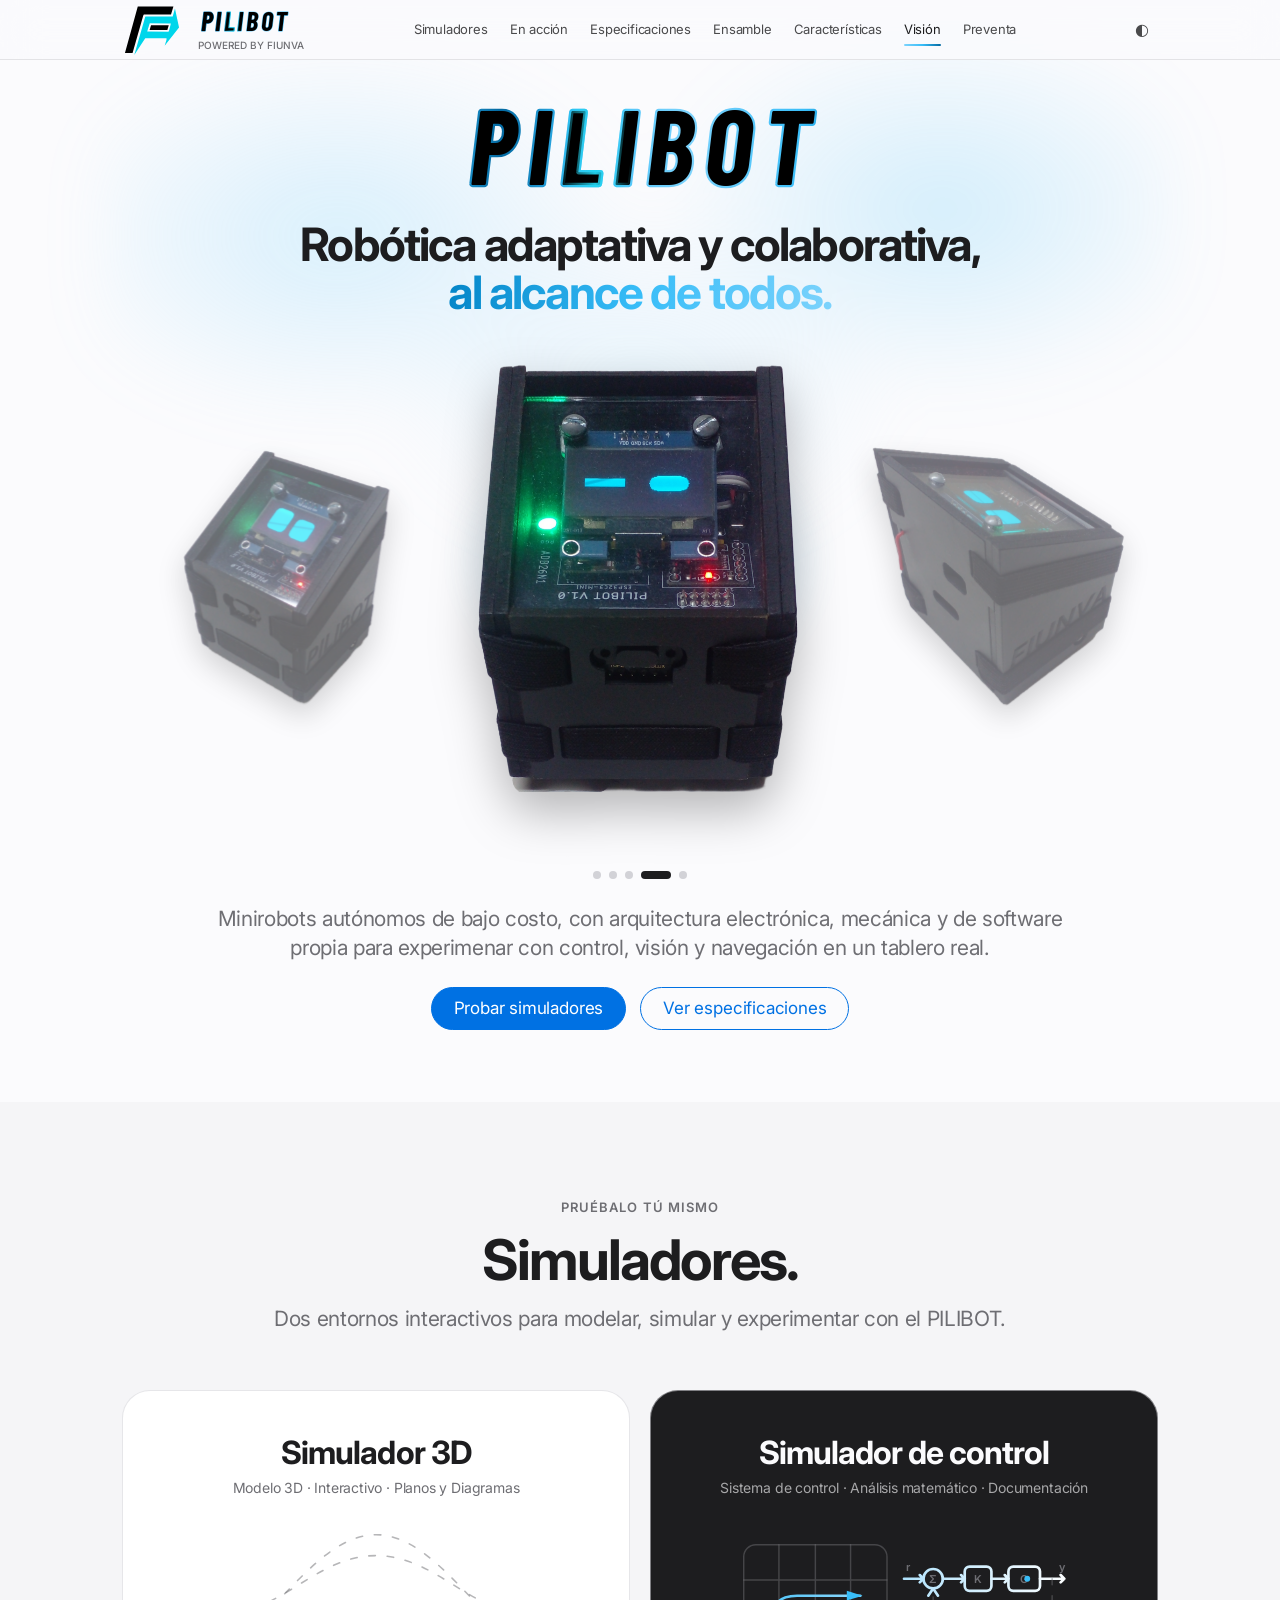
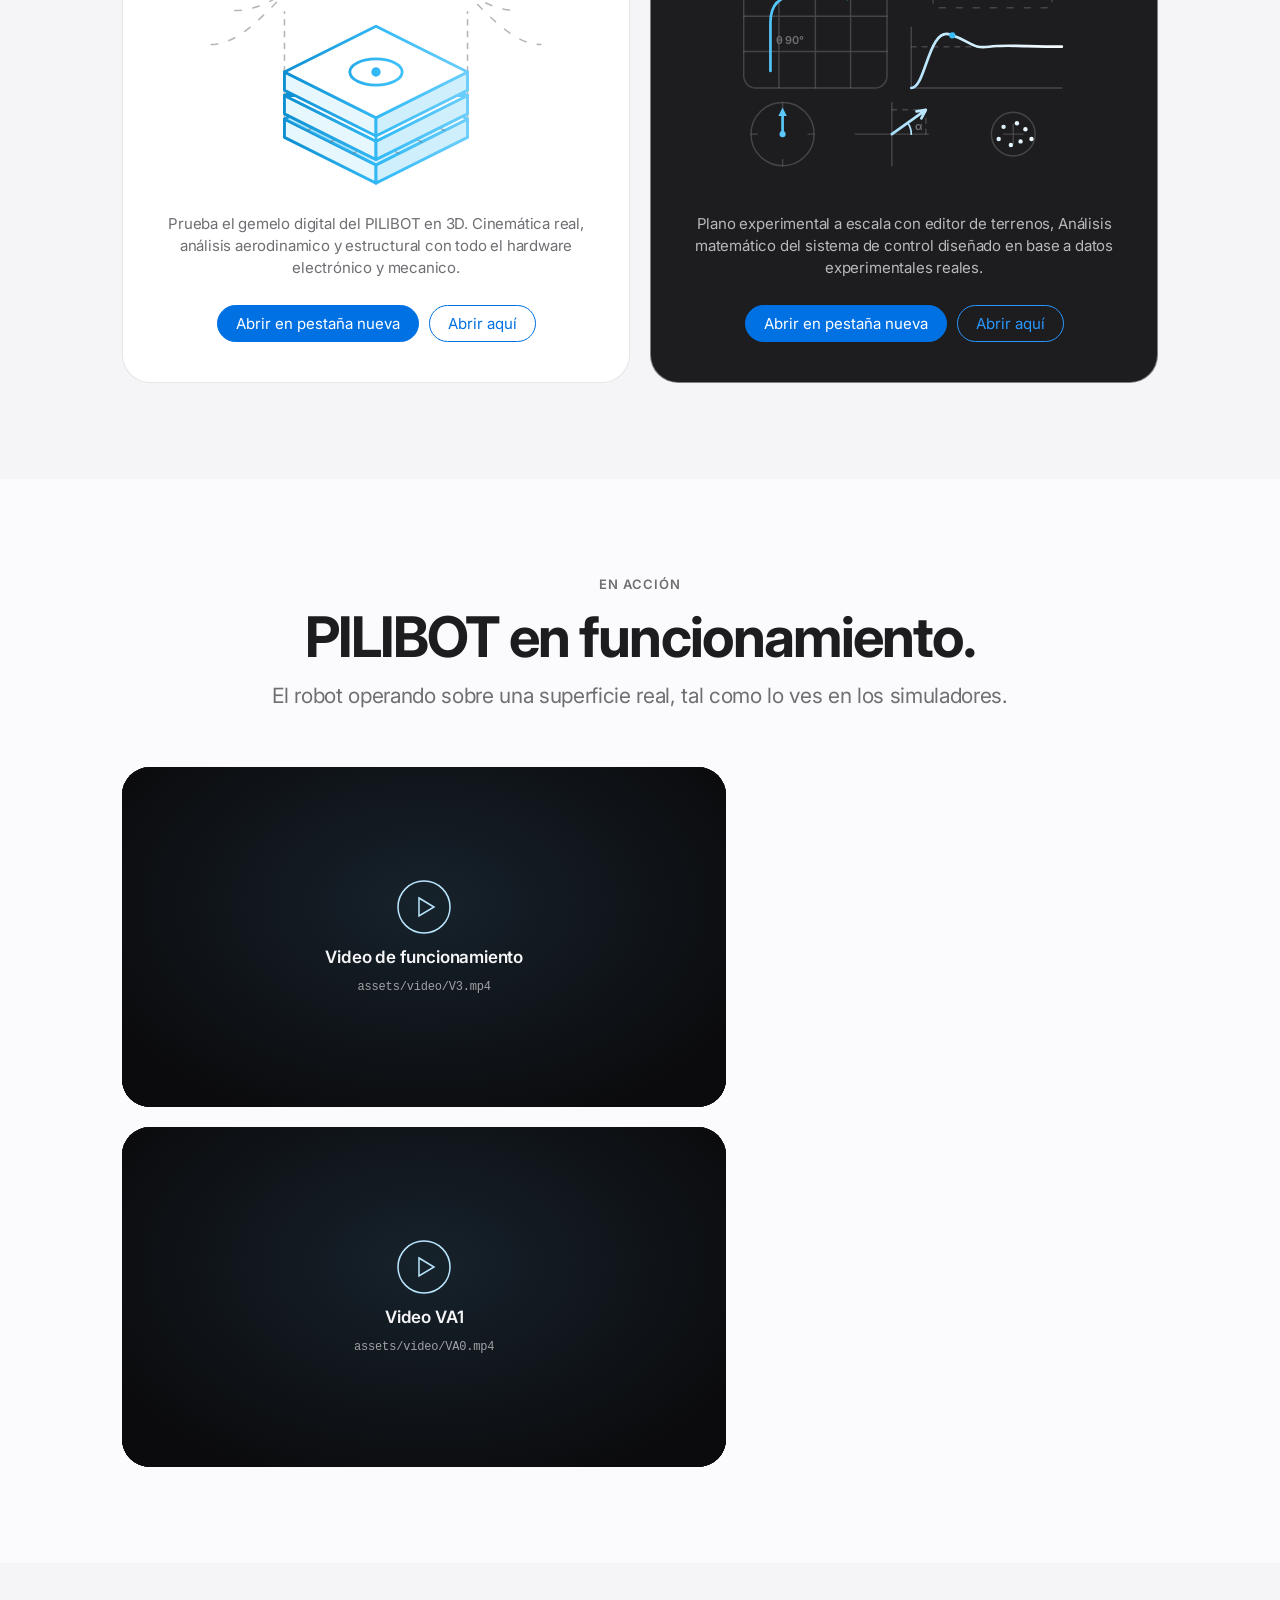
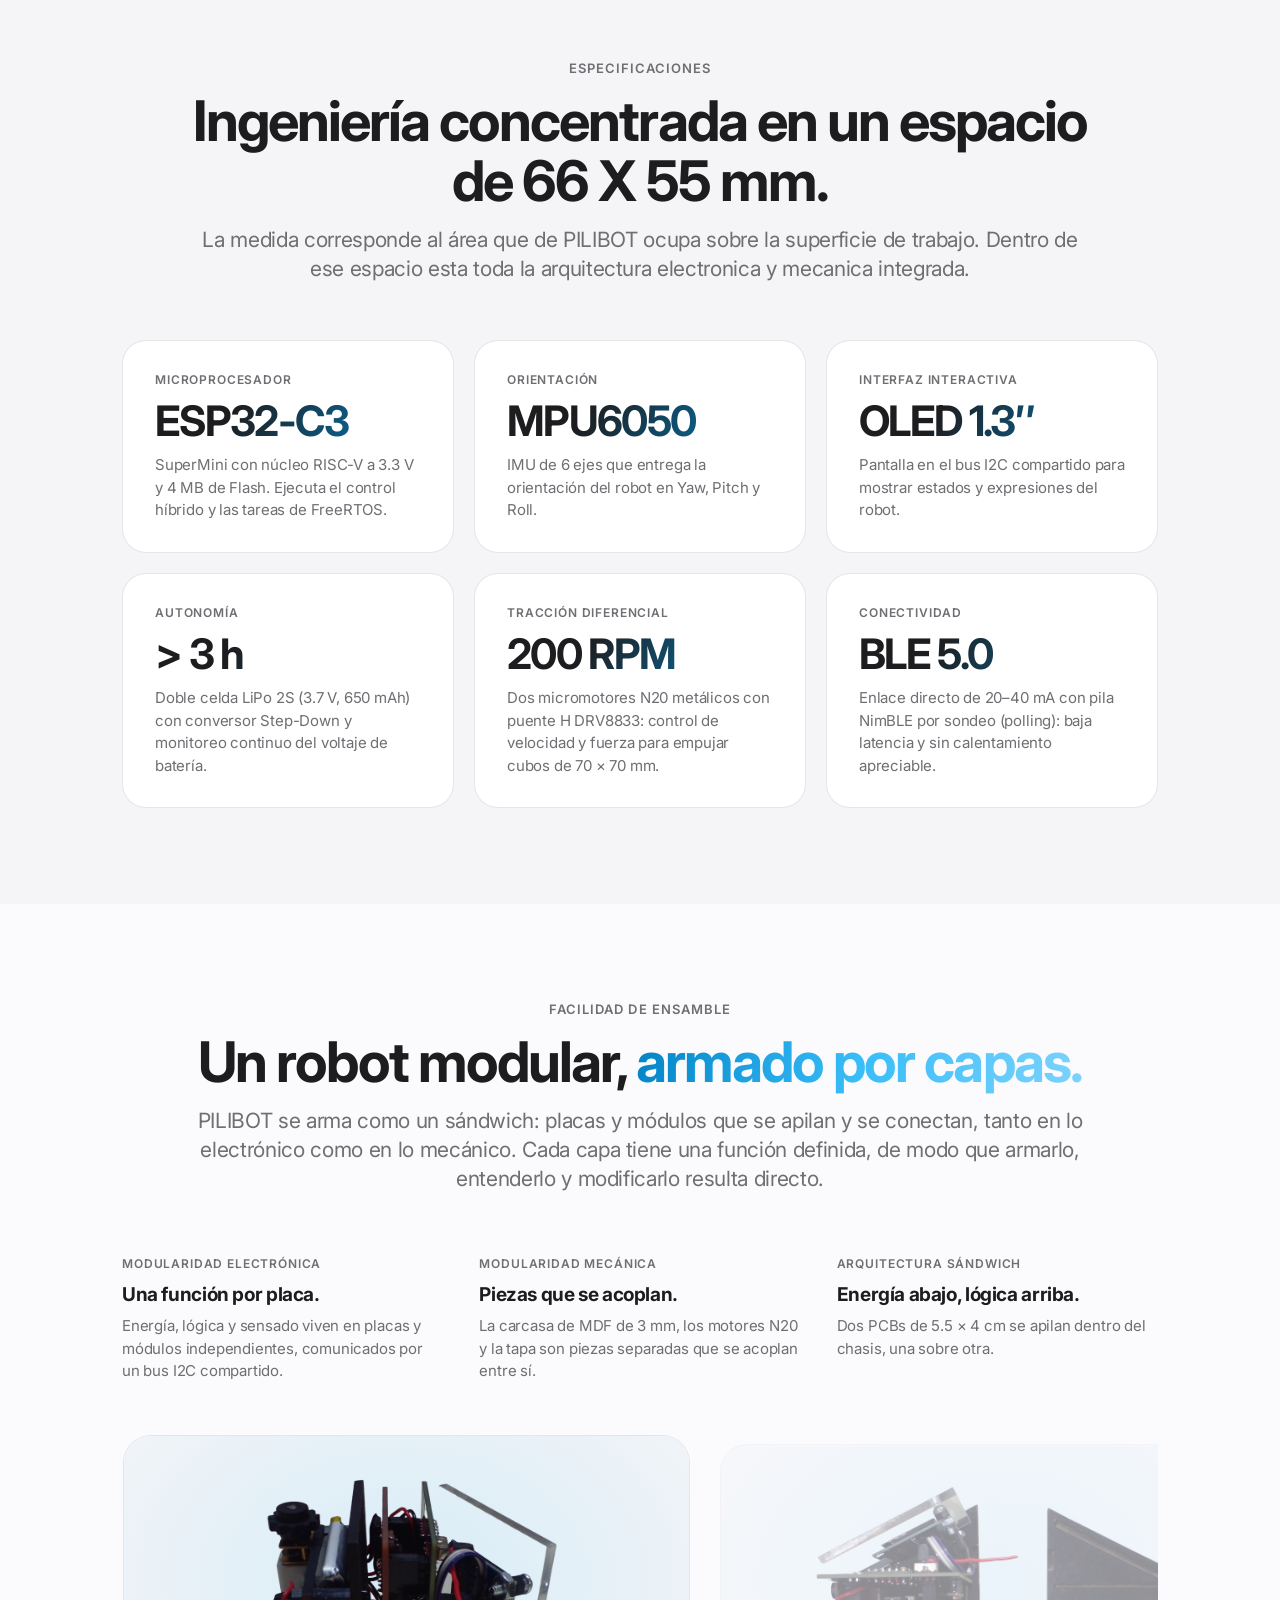
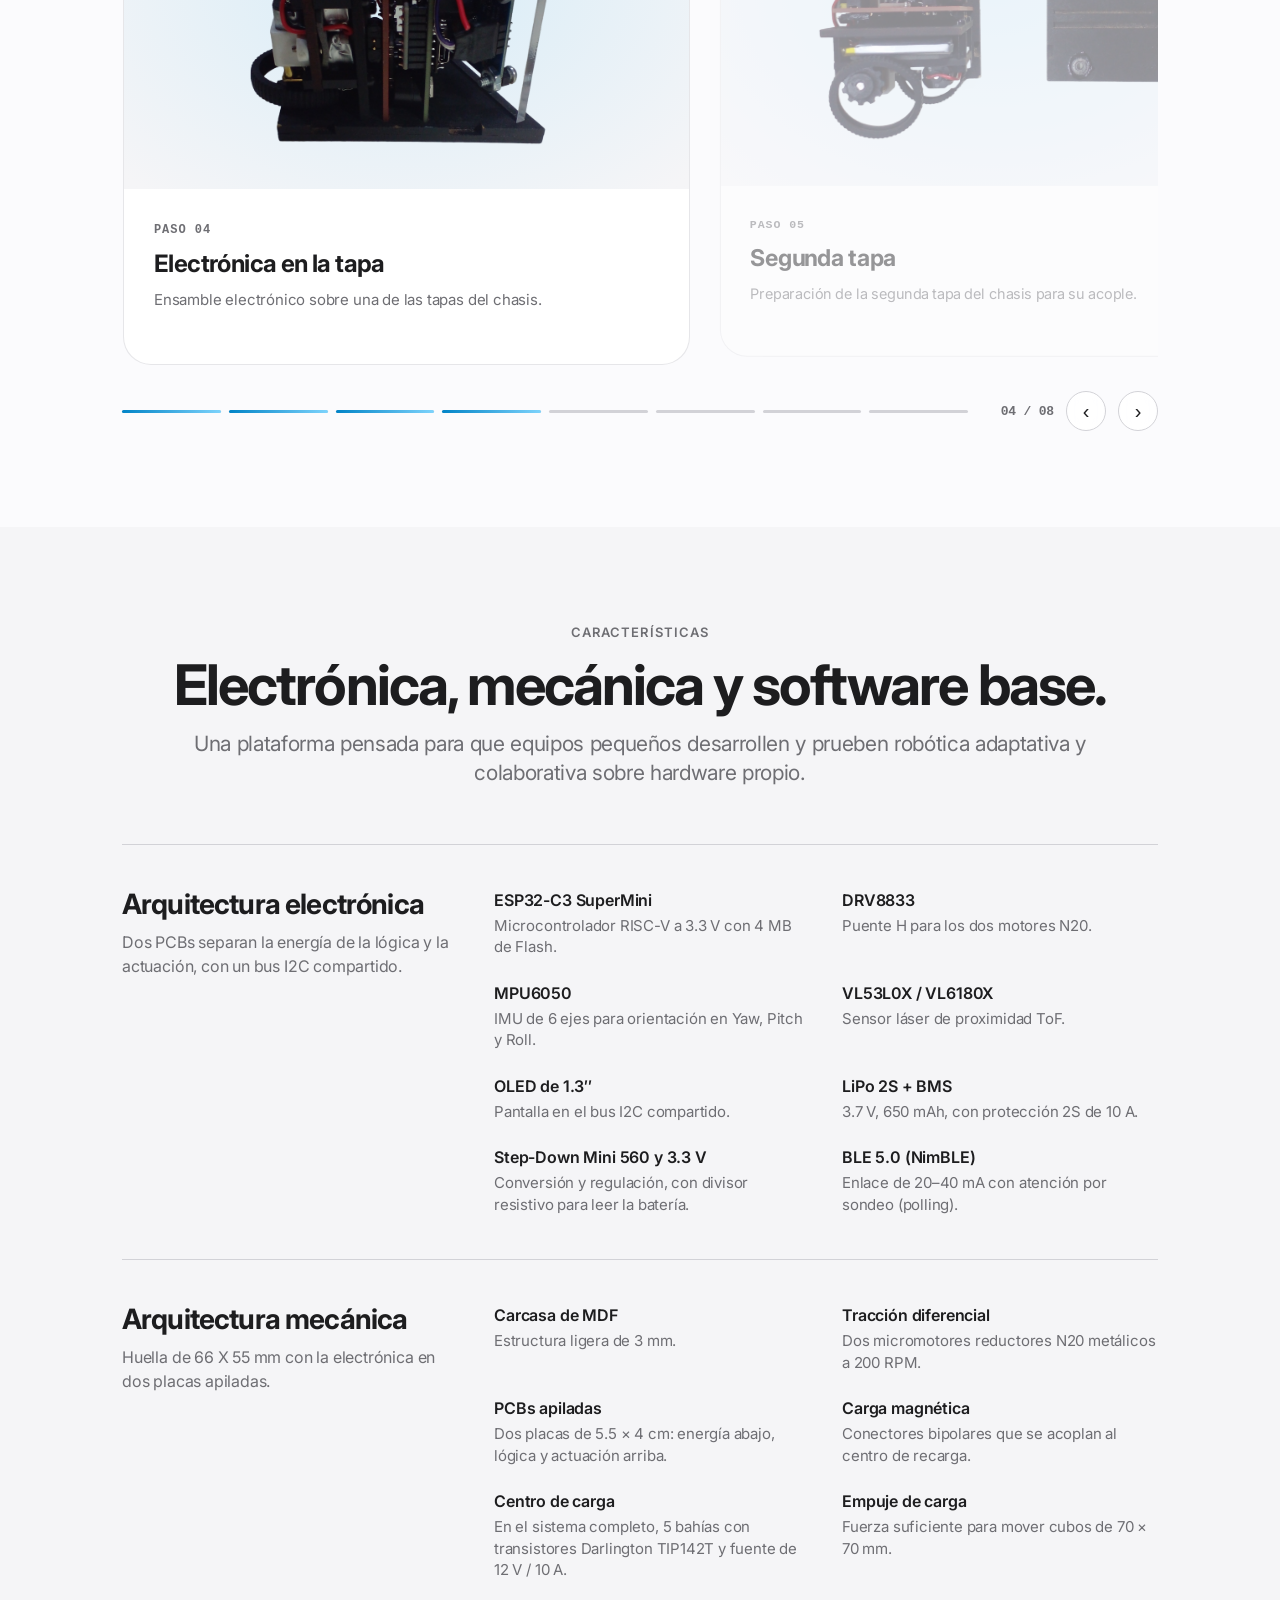
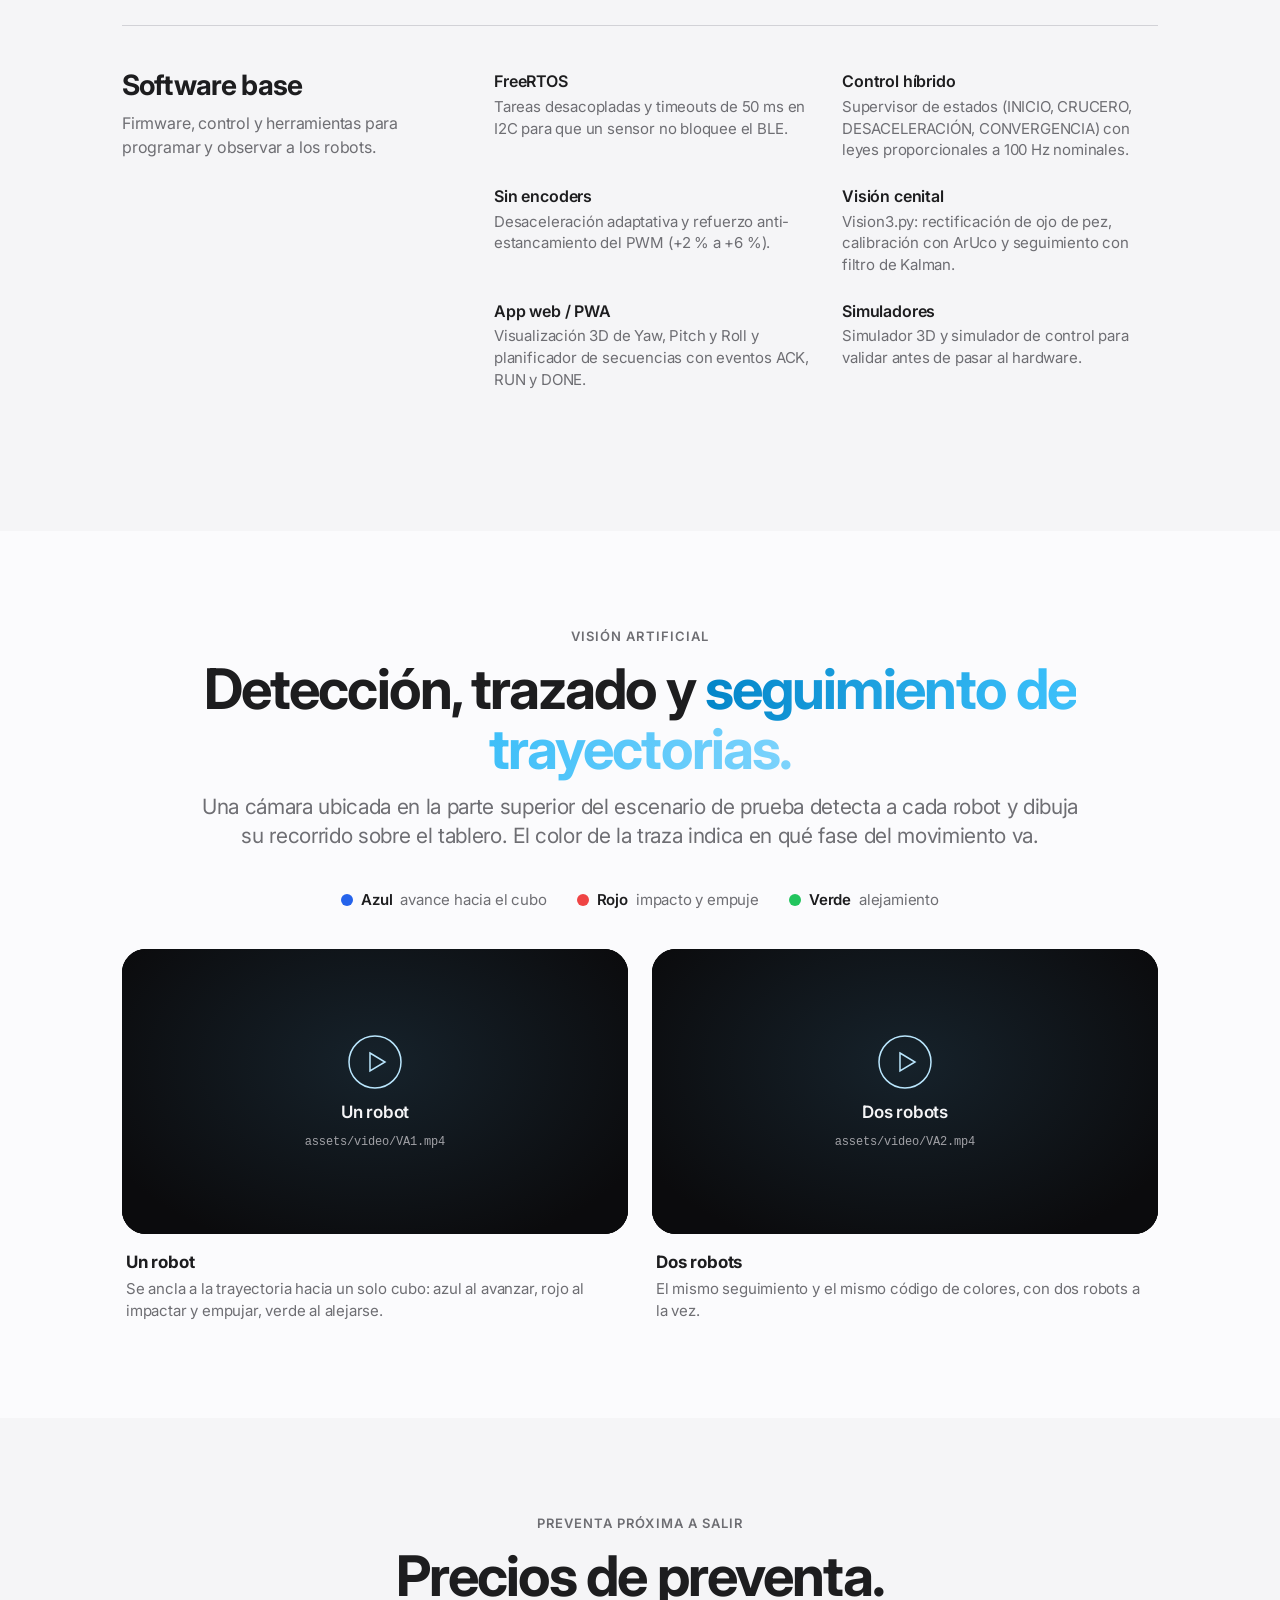
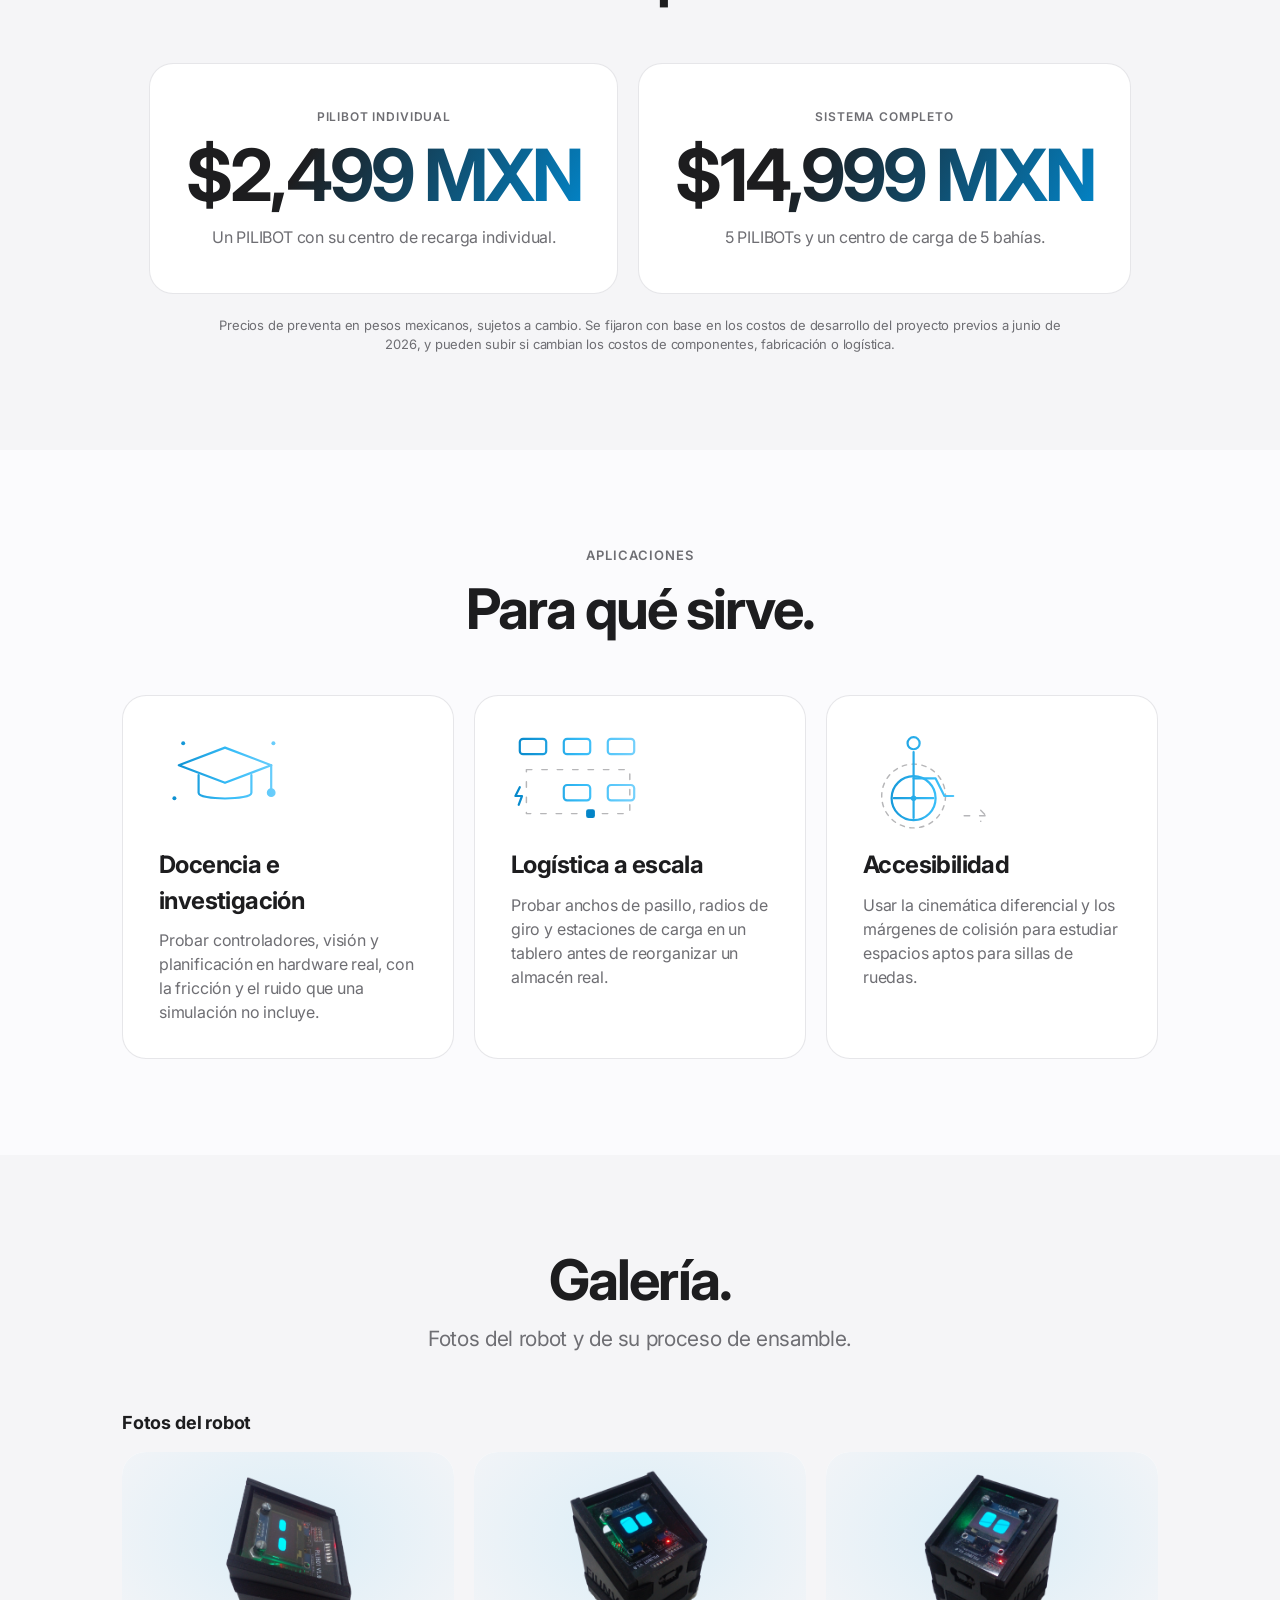
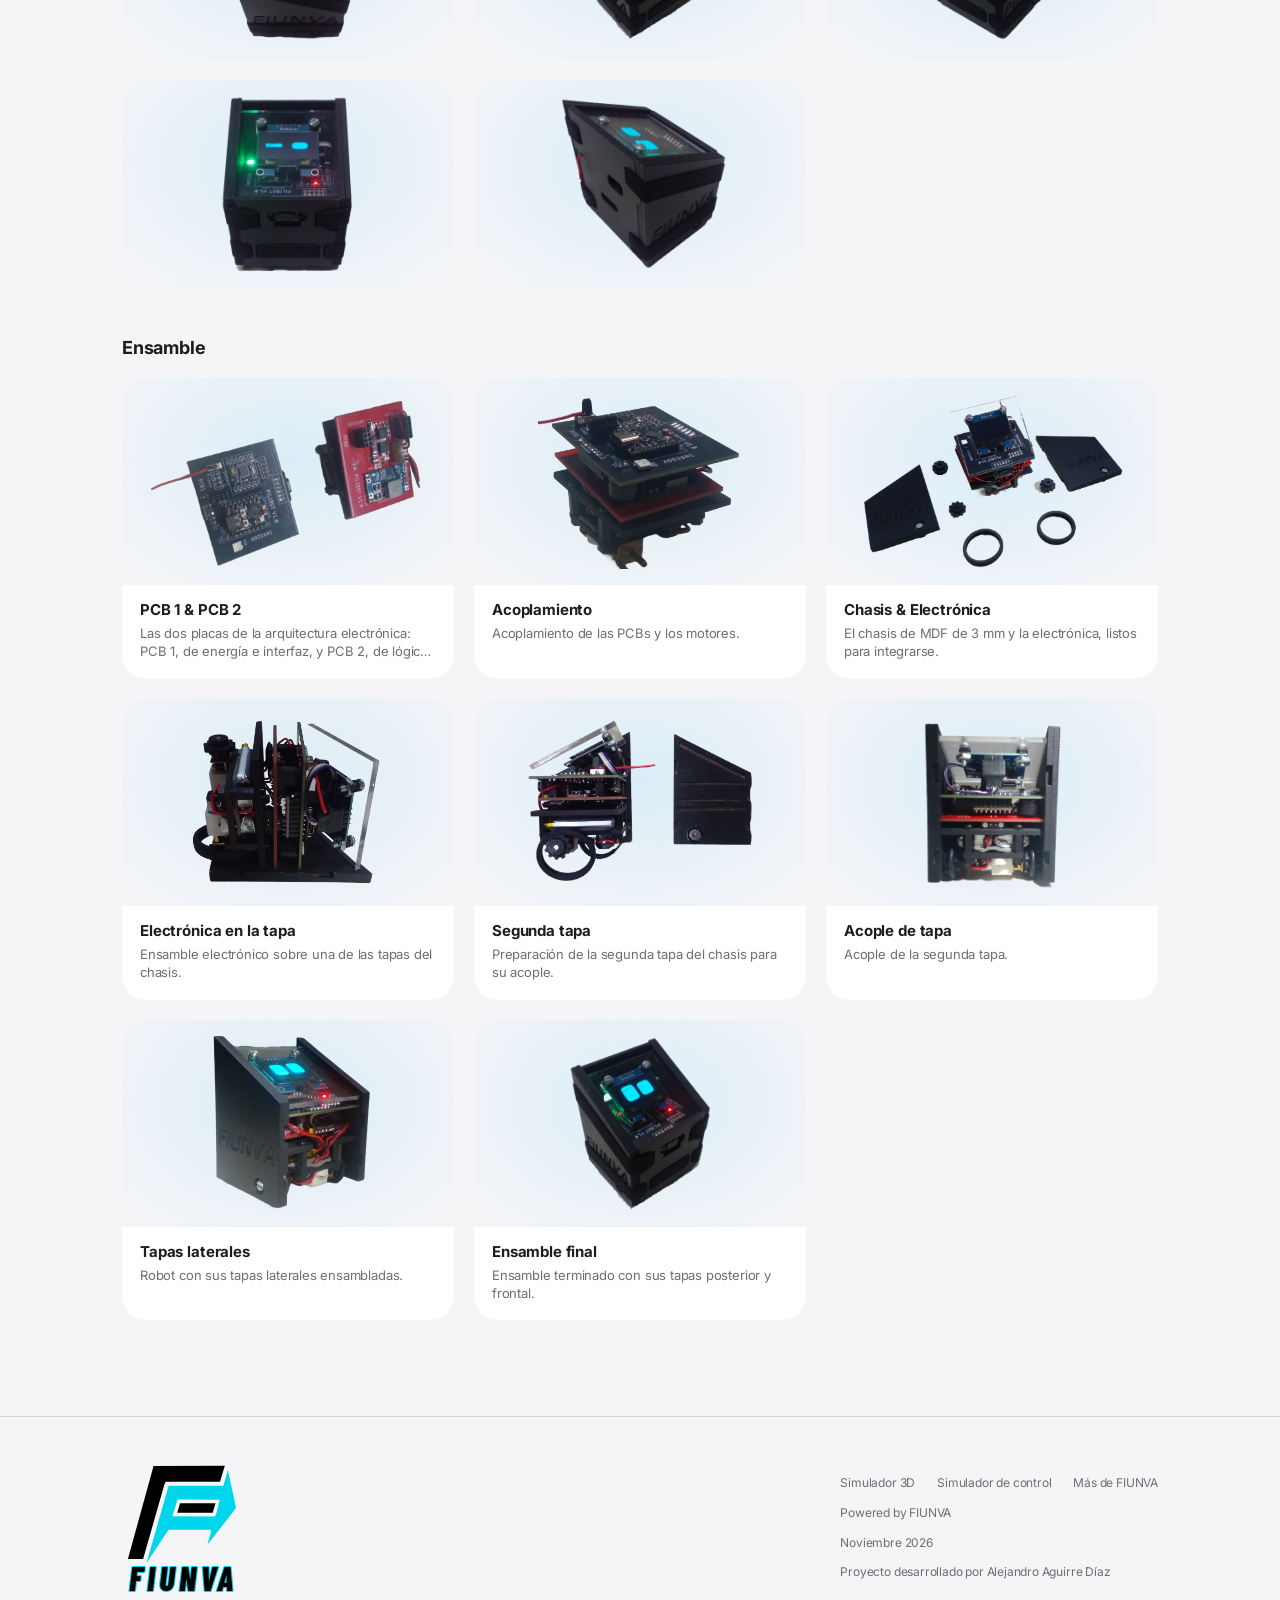
==== commit 10f6ed3d: "Open Graph V1.0" ====
--- a/index.html
+++ b/index.html
@@ -7,18 +7,21 @@
 <meta charset="UTF-8">
 <meta name="viewport" content="width=device-width, initial-scale=1.0">
 <title>PILIBOT - FIUNVA</title>
+    <meta name="description" content="Minirobots autónomos de bajo costo con arquitectura electrónica, mecánica y de software propia para experimentar con control, visión y navegación en un tablero real.">
     <meta property="og:title" content="PILIBOT - FIUNVA">
     <meta property="og:description" content="Minirobots autónomos de bajo costo con arquitectura electrónica, mecánica y de software propia para experimentar con control, visión y navegación en un tablero real.">
     <meta property="og:type" content="website">
-    <meta property="og:url" content="TU_URL_CANONICA_AQUI">
+    <meta property="og:url" content="https://fiunva.github.io/PILIBOT/">
     <meta property="og:site_name" content="FIUNVA">
-    <meta property="og:image" content="/assets/img/IM1.png">
+    <meta property="og:image" content="https://fiunva.github.io/PILIBOT/assets/img/IM5.png">
     <meta property="og:image:width" content="1200">
     <meta property="og:image:height" content="630">
-    <meta property="og:image" content="/assets/img/IM2.png">
-    <meta property="og:image" content="/assets/img/IM3.png">
-    <meta property="og:image" content="/assets/img/IM4.png">
-    <meta property="og:image" content="/assets/img/IM5.png">
+    <meta property="og:image:alt" content="PILIBOT - FIUNVA">
+    <meta name="twitter:card" content="summary_large_image">
+    <meta name="twitter:title" content="PILIBOT - FIUNVA">
+    <meta name="twitter:description" content="Minirobots autónomos de bajo costo con arquitectura electrónica, mecánica y de software propia para experimentar con control, visión y navegación en un tablero real.">
+    <meta name="twitter:image" content="https://fiunva.github.io/PILIBOT/assets/img/IM5.png">
+    <link rel="canonical" href="https://fiunva.github.io/PILIBOT/">
     <link rel="icon" type="image/svg+xml" href="data:image/svg+xml,%3csvg xmlns='http://www.w3.org/2000/svg' viewBox='0 0 426 366'%3e%3cpath fill='%2300D6EB' fill-rule='evenodd' d='M376,32 L360,88 L167,88 L165,90 L87,362 L165,244 L316,244 L316,253 L303,297 L405,167Z M179,196 L197,137 L347,138 L335,186 L330,197Z'/%3e%3cpath fill='%23000000' fill-rule='evenodd' d='M196,184 L322,184 L332,150 L206,150Z M365,17 L112,18 L21,348 L75,348 L151,82 L155,74 L348,74Z'/%3e%3c/svg%3e">
 <link rel="preconnect" href="https://fonts.googleapis.com">
 <link rel="preconnect" href="https://fonts.gstatic.com" crossorigin>
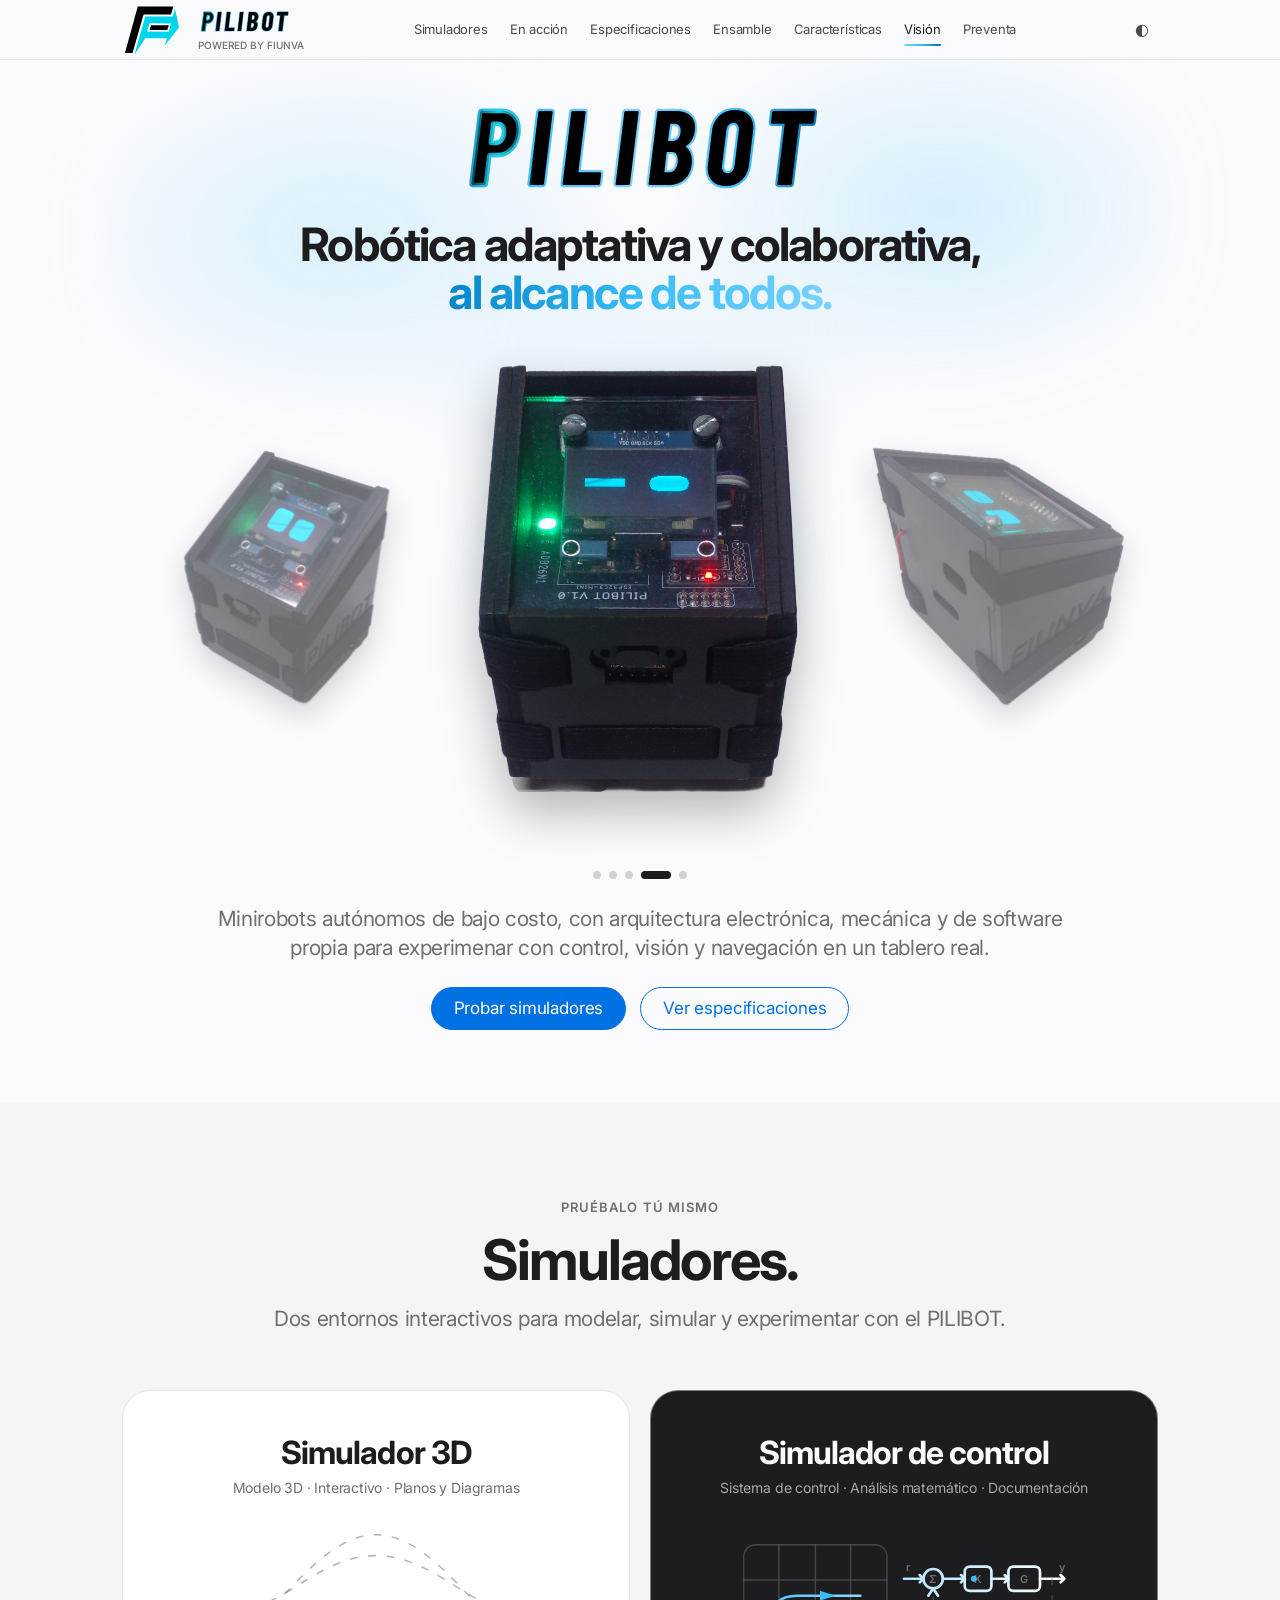
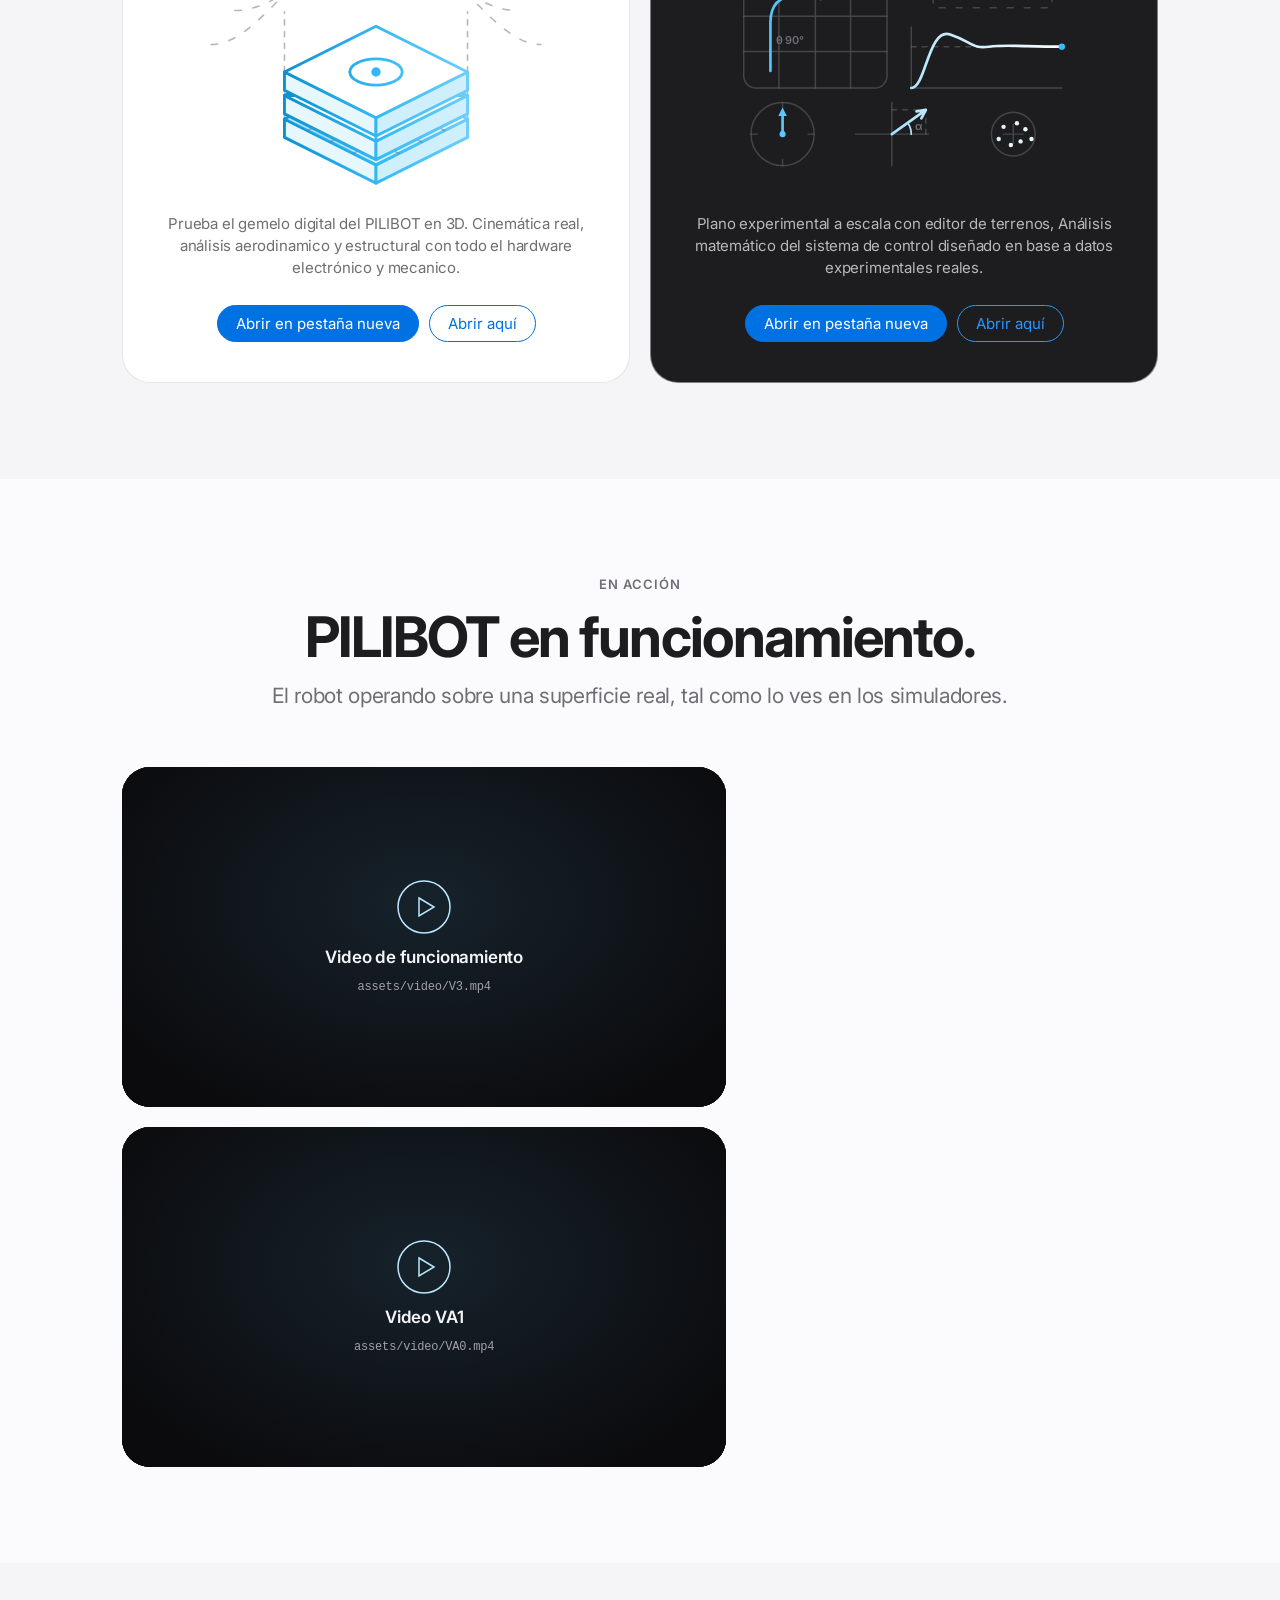
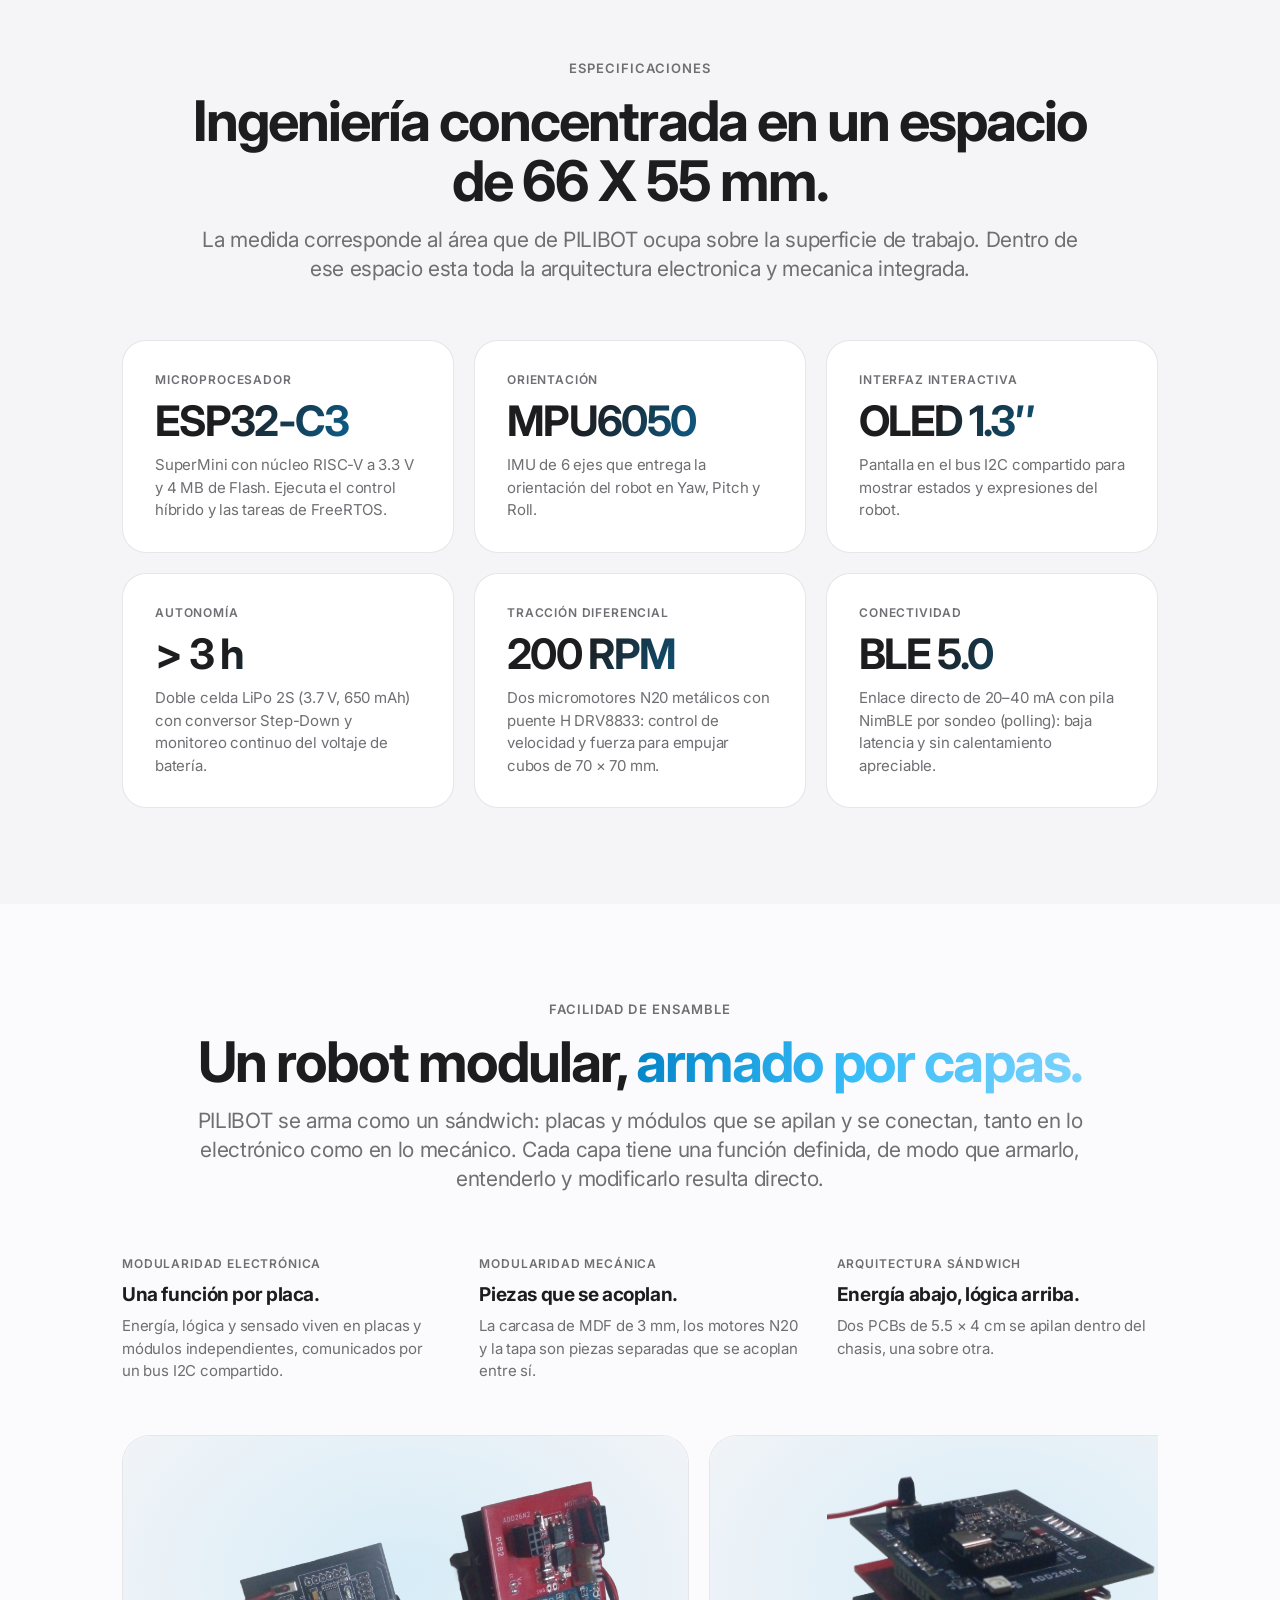
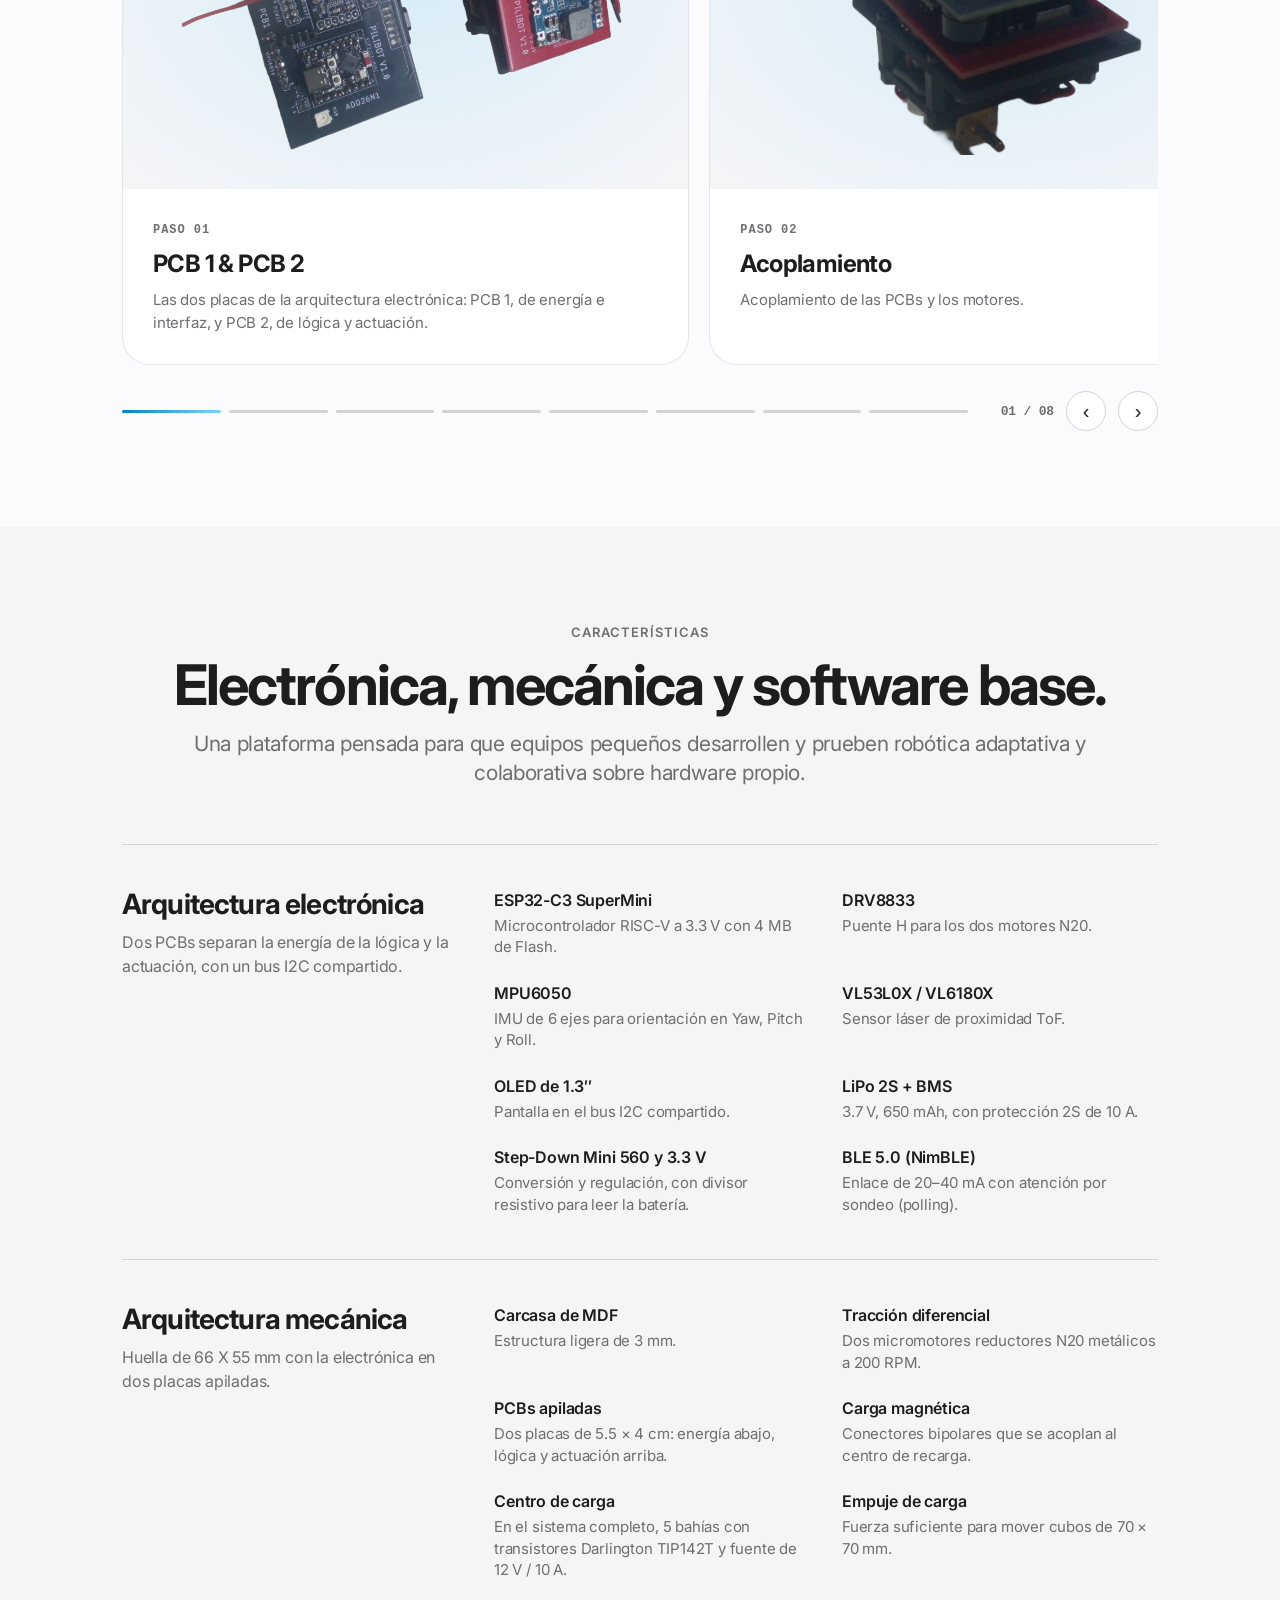
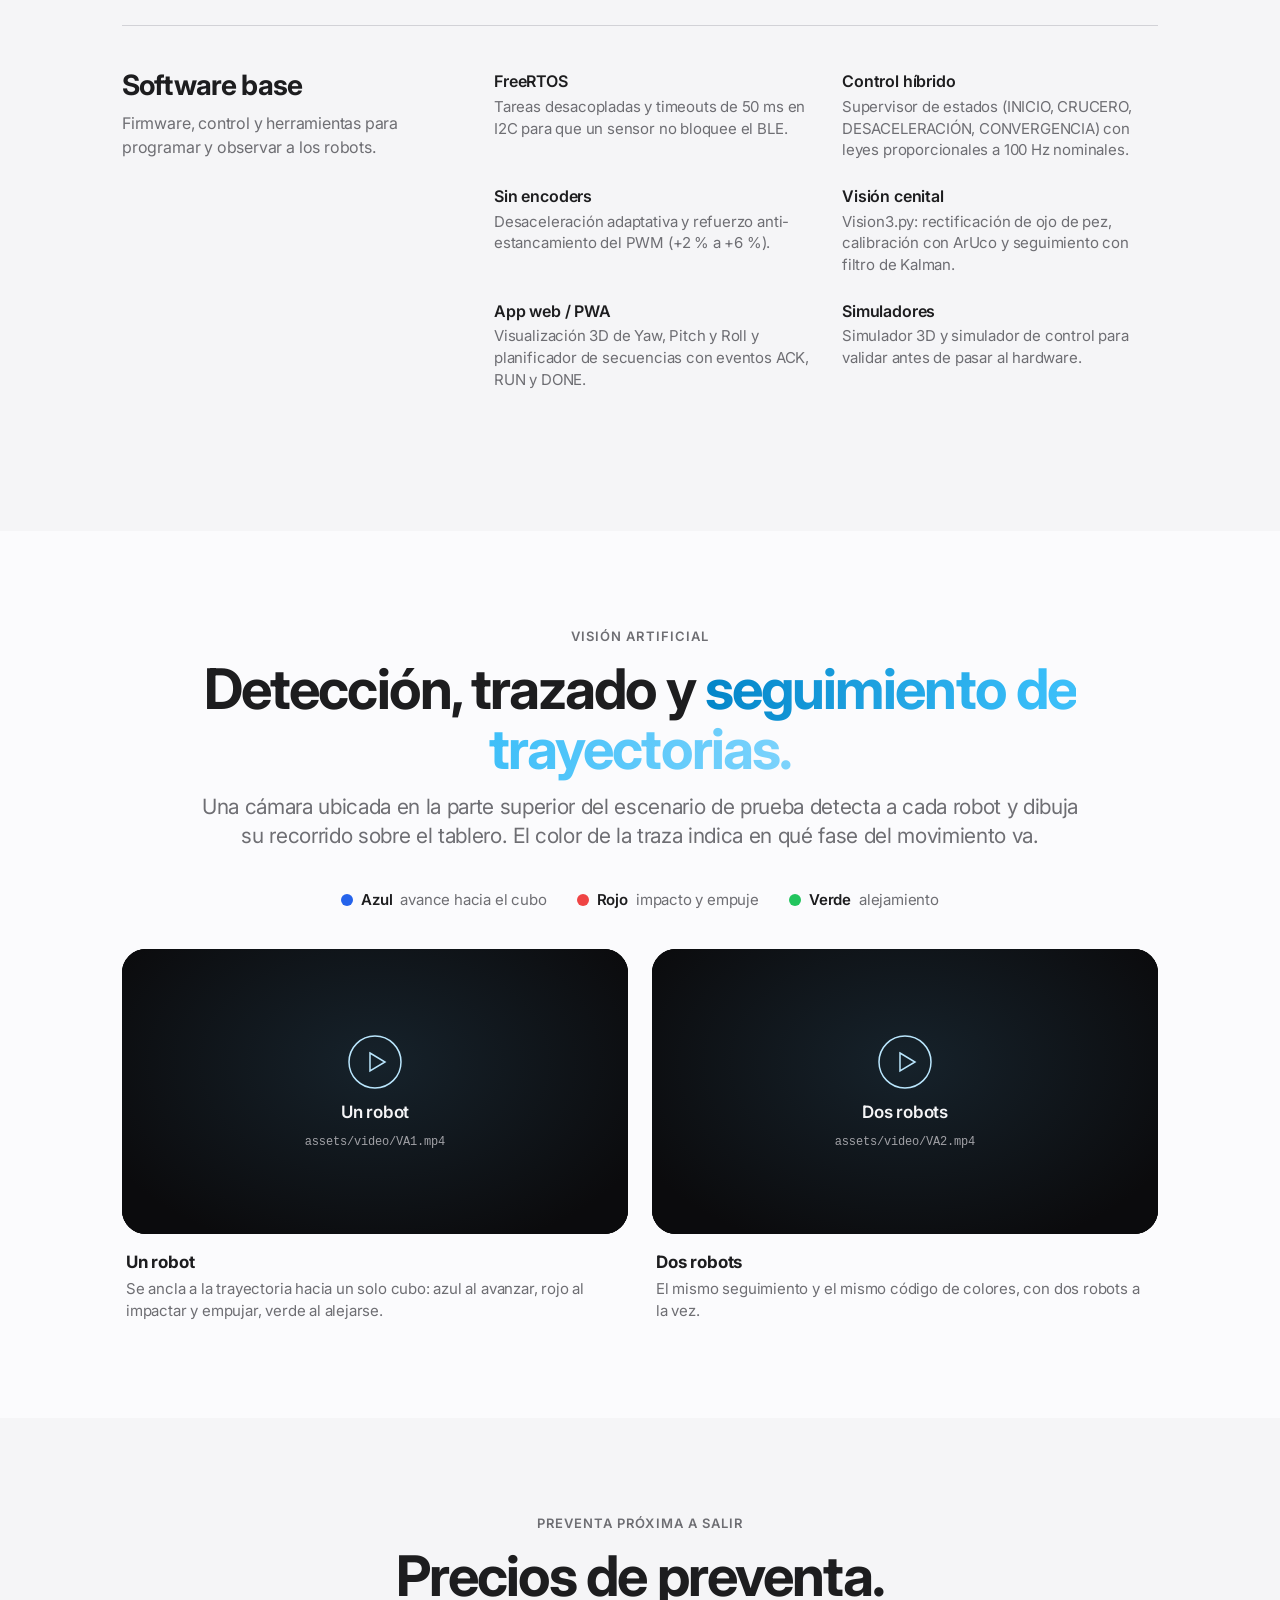
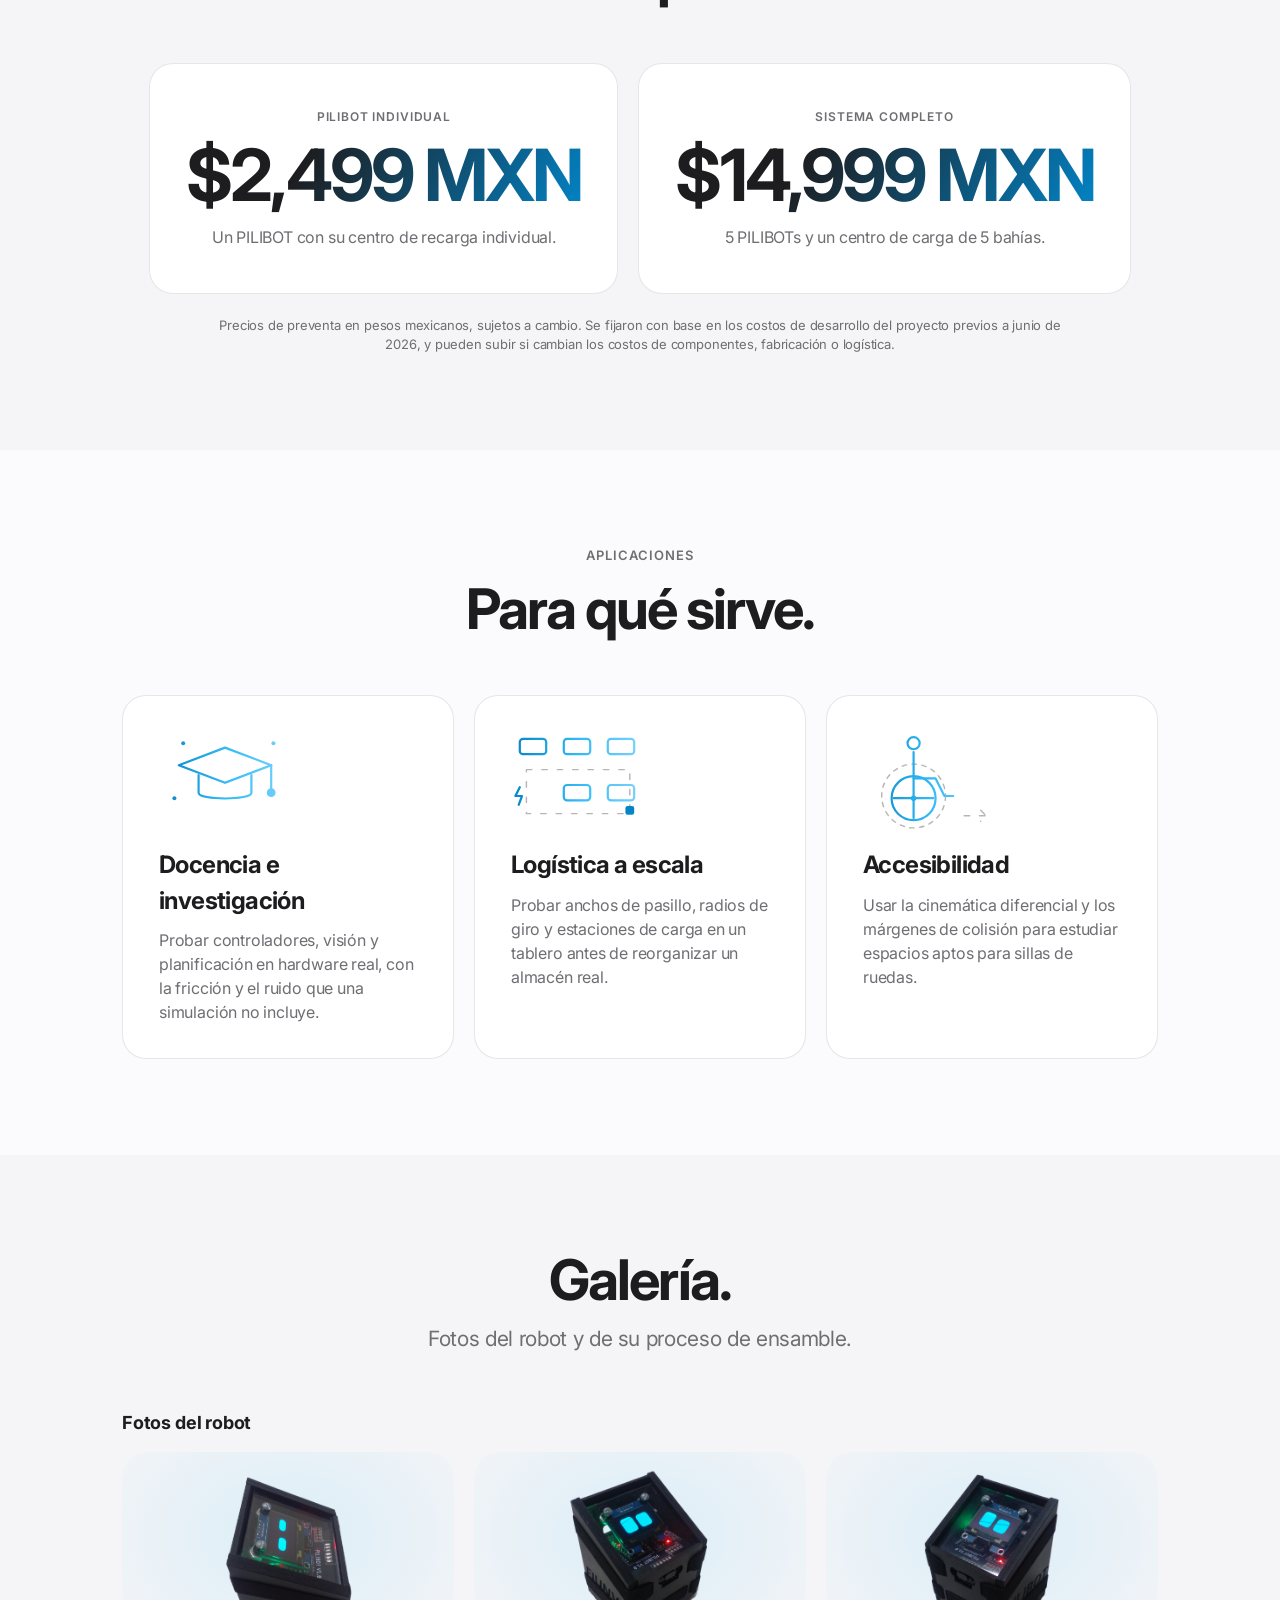
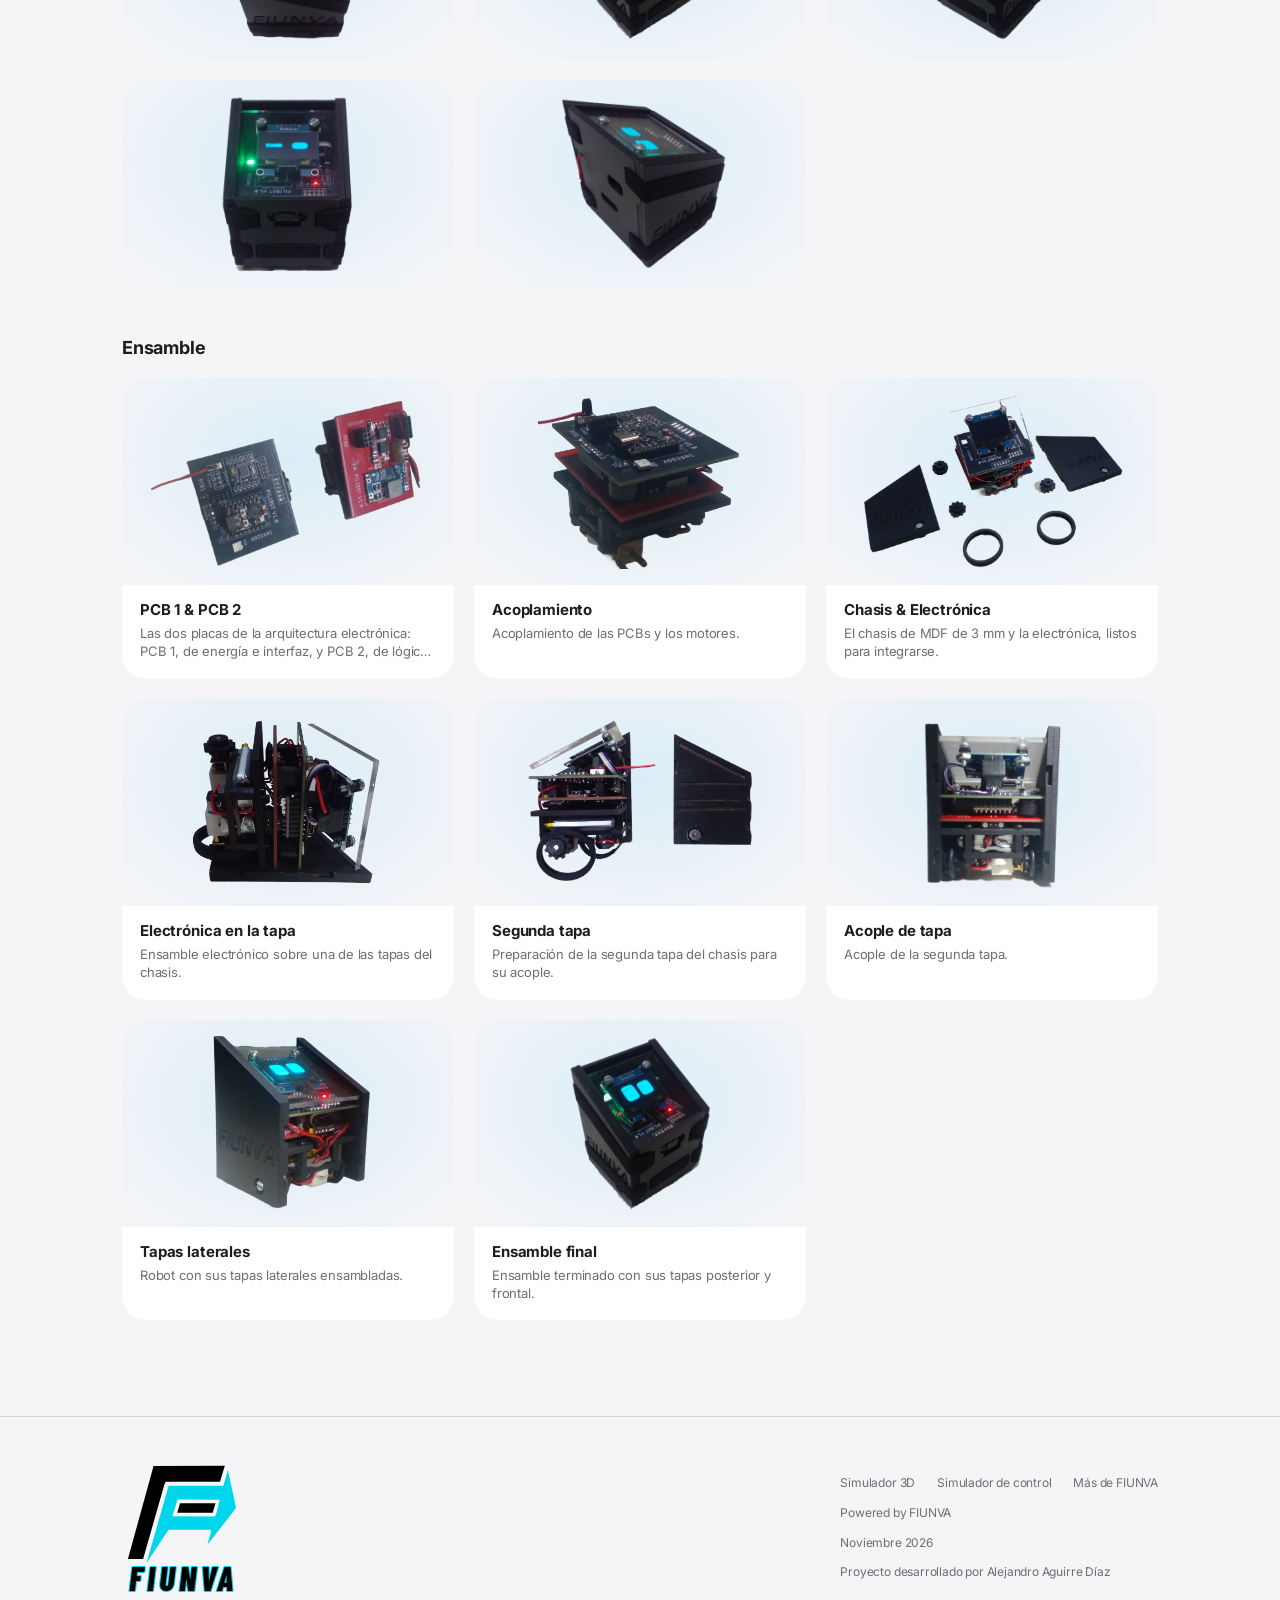
==== commit f5cd09ad: "OG V1.2" ====
--- a/index.html
+++ b/index.html
@@ -13,14 +13,17 @@
     <meta property="og:type" content="website">
     <meta property="og:url" content="https://fiunva.github.io/PILIBOT/">
     <meta property="og:site_name" content="FIUNVA">
-    <meta property="og:image" content="https://fiunva.github.io/PILIBOT/assets/img/IM5.png">
+    <meta property="og:image" content="https://fiunva.github.io/PILIBOT/assets/img/og-preview.png">
+    <meta property="og:image:secure_url" content="https://fiunva.github.io/PILIBOT/assets/img/og-preview.png">
+    <meta property="og:image:type" content="image/png">
     <meta property="og:image:width" content="1200">
     <meta property="og:image:height" content="630">
-    <meta property="og:image:alt" content="PILIBOT - FIUNVA">
+    <meta property="og:image:alt" content="PILIBOT de FIUNVA, minirobot autónomo">
     <meta name="twitter:card" content="summary_large_image">
     <meta name="twitter:title" content="PILIBOT - FIUNVA">
     <meta name="twitter:description" content="Minirobots autónomos de bajo costo con arquitectura electrónica, mecánica y de software propia para experimentar con control, visión y navegación en un tablero real.">
-    <meta name="twitter:image" content="https://fiunva.github.io/PILIBOT/assets/img/IM5.png">
+    <meta name="twitter:image" content="https://fiunva.github.io/PILIBOT/assets/img/og-preview.png">
+    <meta name="twitter:image:alt" content="PILIBOT de FIUNVA, minirobot autónomo">
     <link rel="canonical" href="https://fiunva.github.io/PILIBOT/">
     <link rel="icon" type="image/svg+xml" href="data:image/svg+xml,%3csvg xmlns='http://www.w3.org/2000/svg' viewBox='0 0 426 366'%3e%3cpath fill='%2300D6EB' fill-rule='evenodd' d='M376,32 L360,88 L167,88 L165,90 L87,362 L165,244 L316,244 L316,253 L303,297 L405,167Z M179,196 L197,137 L347,138 L335,186 L330,197Z'/%3e%3cpath fill='%23000000' fill-rule='evenodd' d='M196,184 L322,184 L332,150 L206,150Z M365,17 L112,18 L21,348 L75,348 L151,82 L155,74 L348,74Z'/%3e%3c/svg%3e">
 <link rel="preconnect" href="https://fonts.googleapis.com">
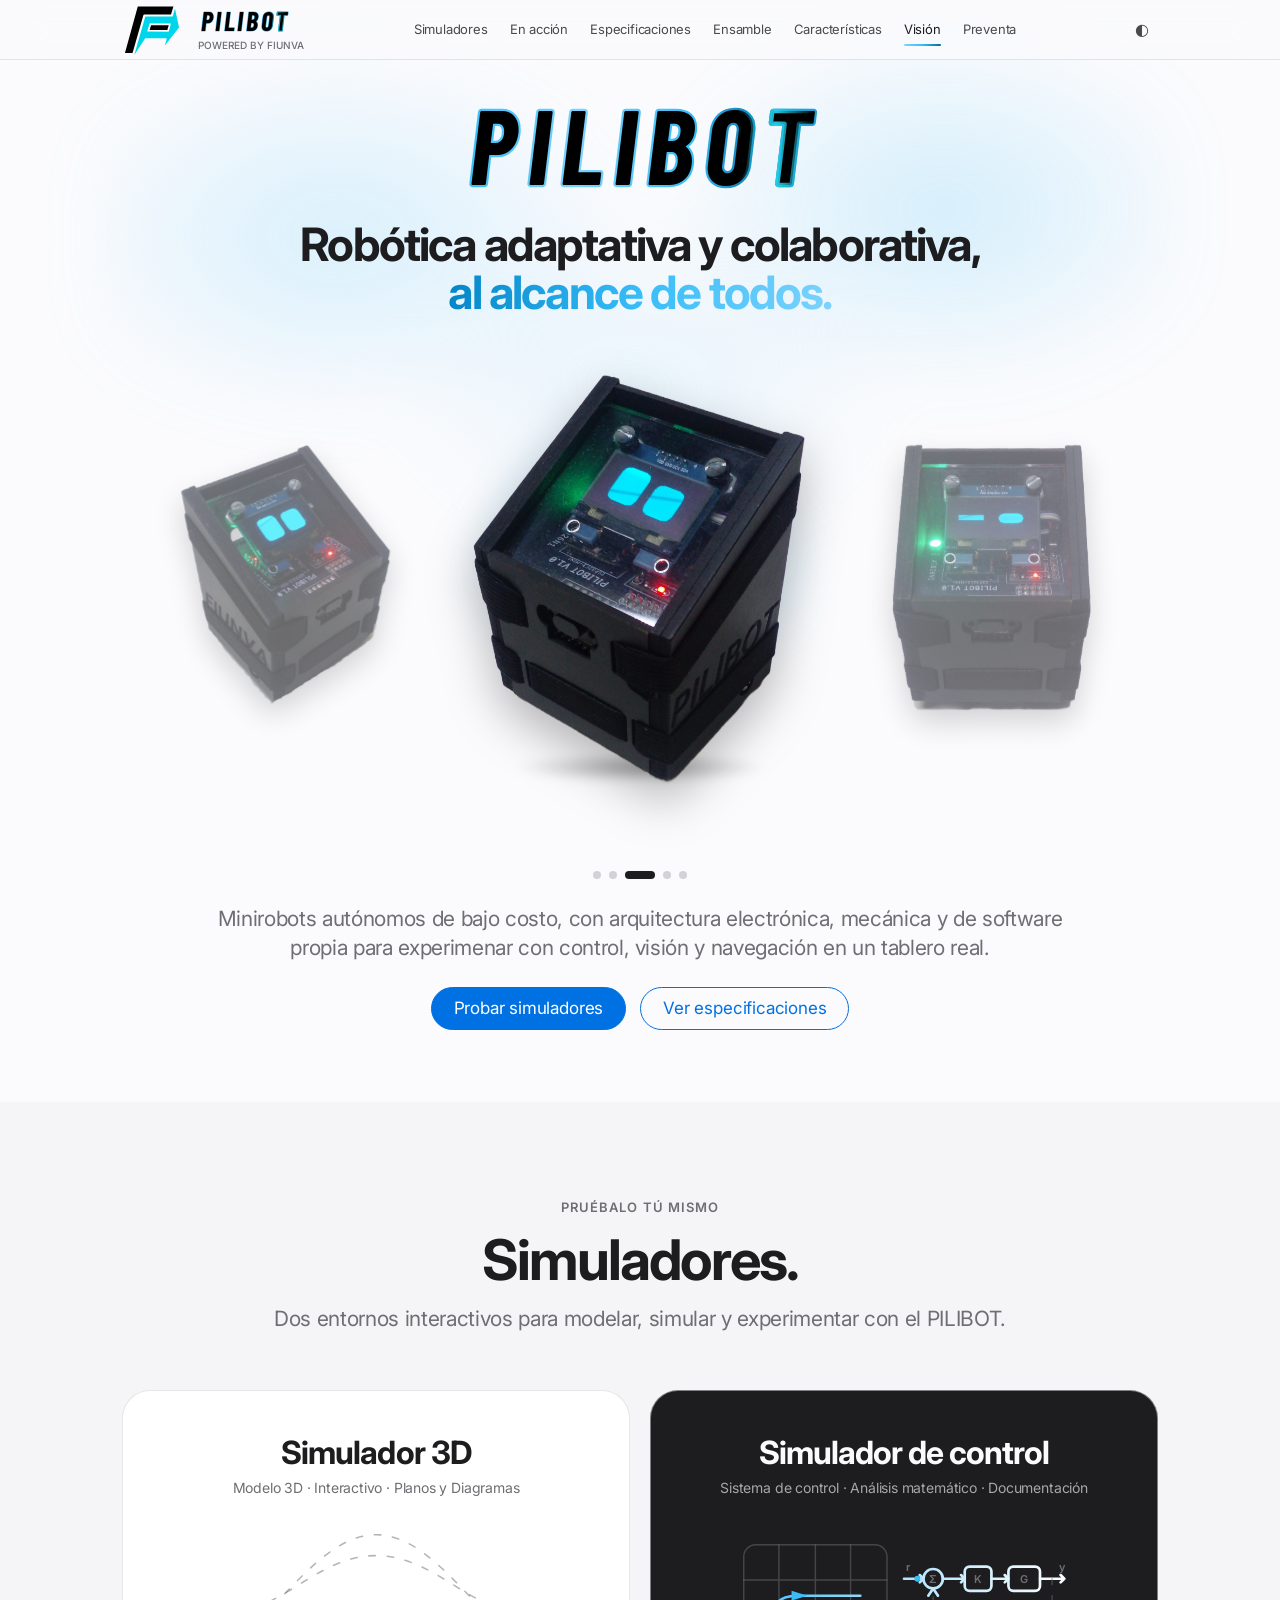
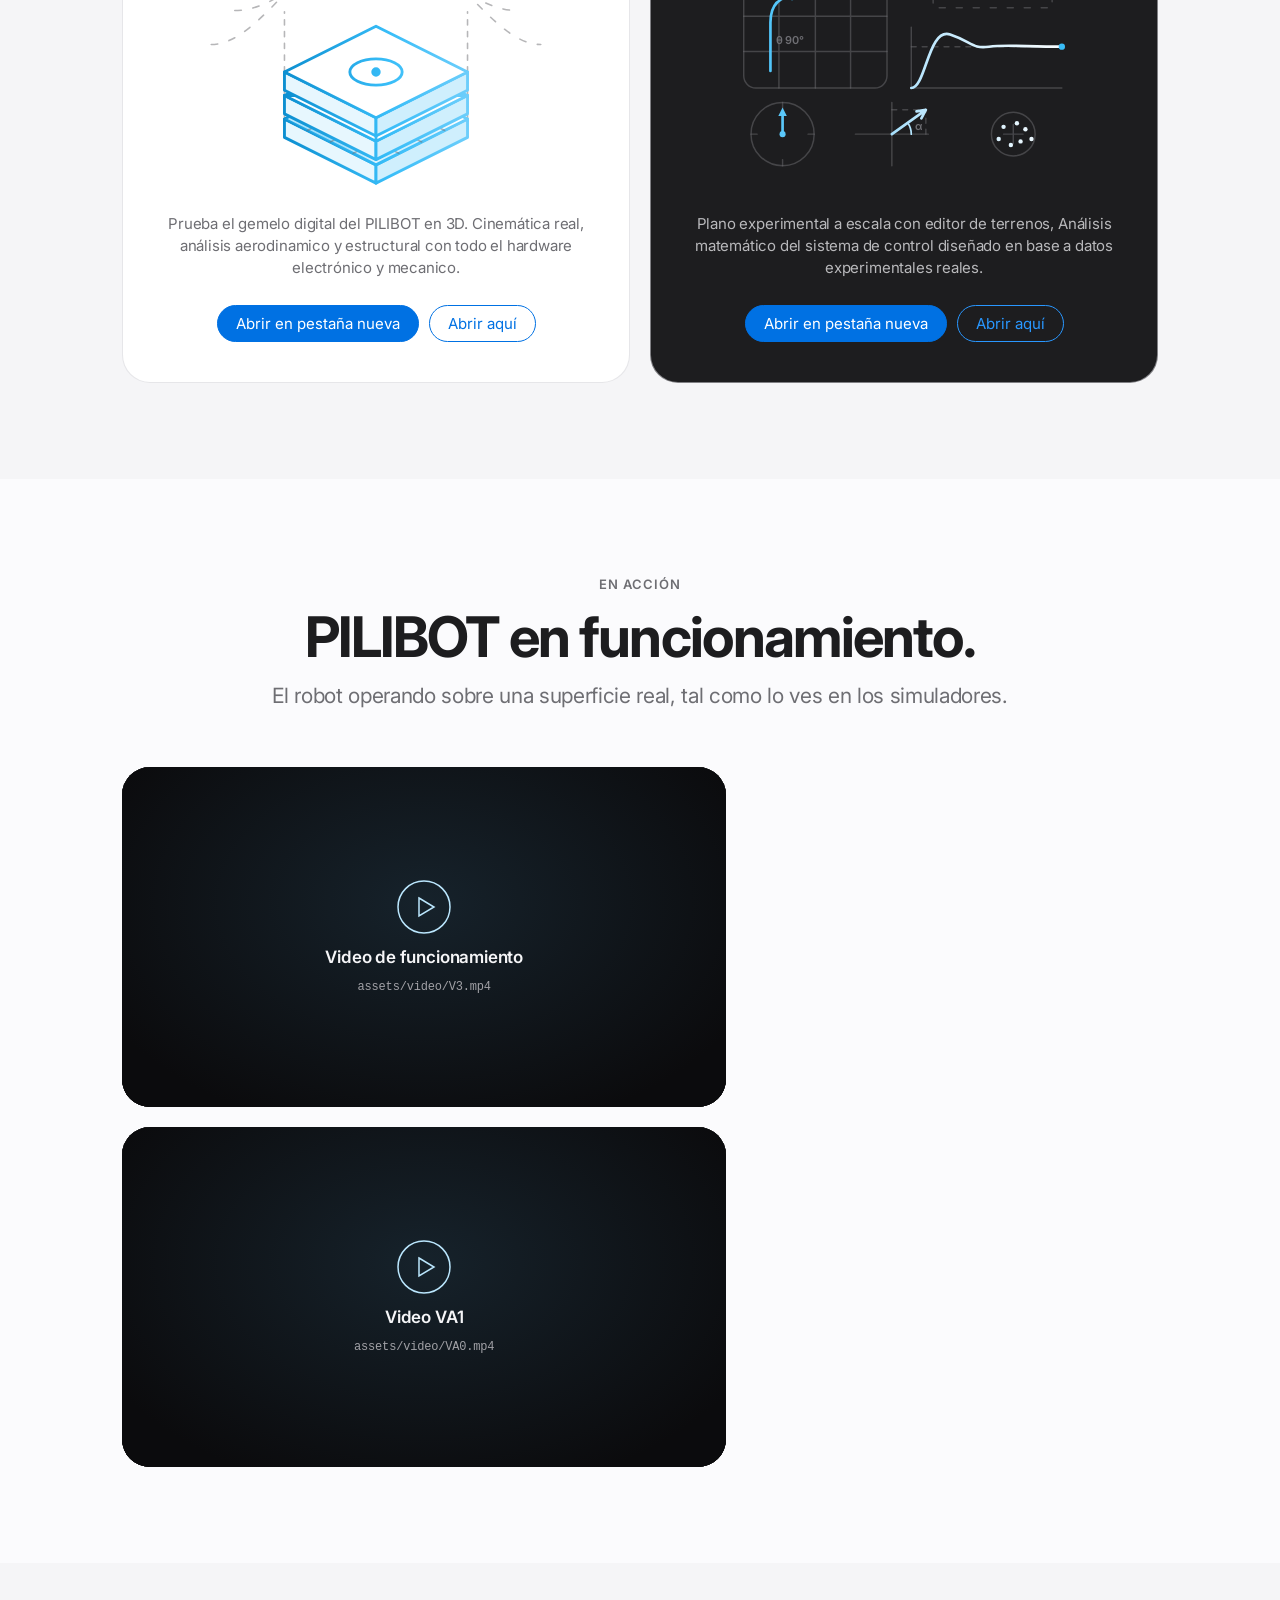
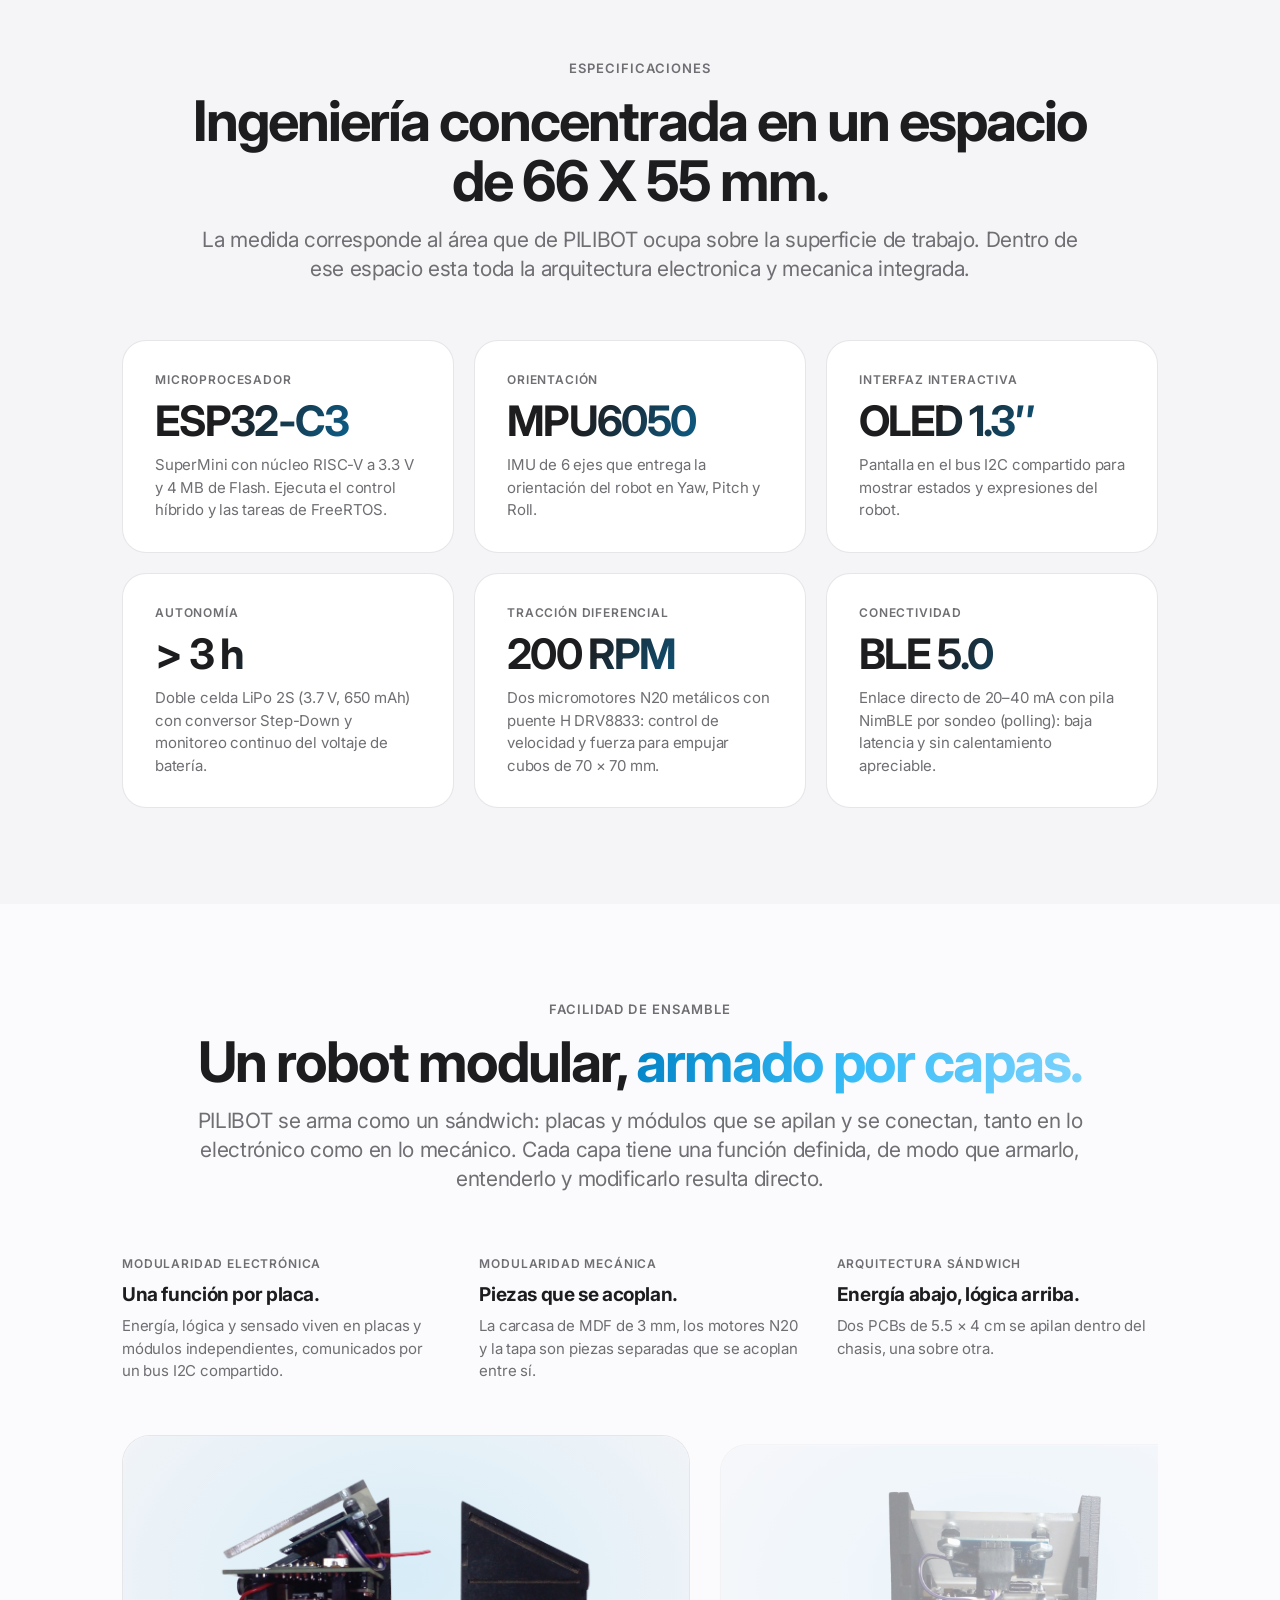
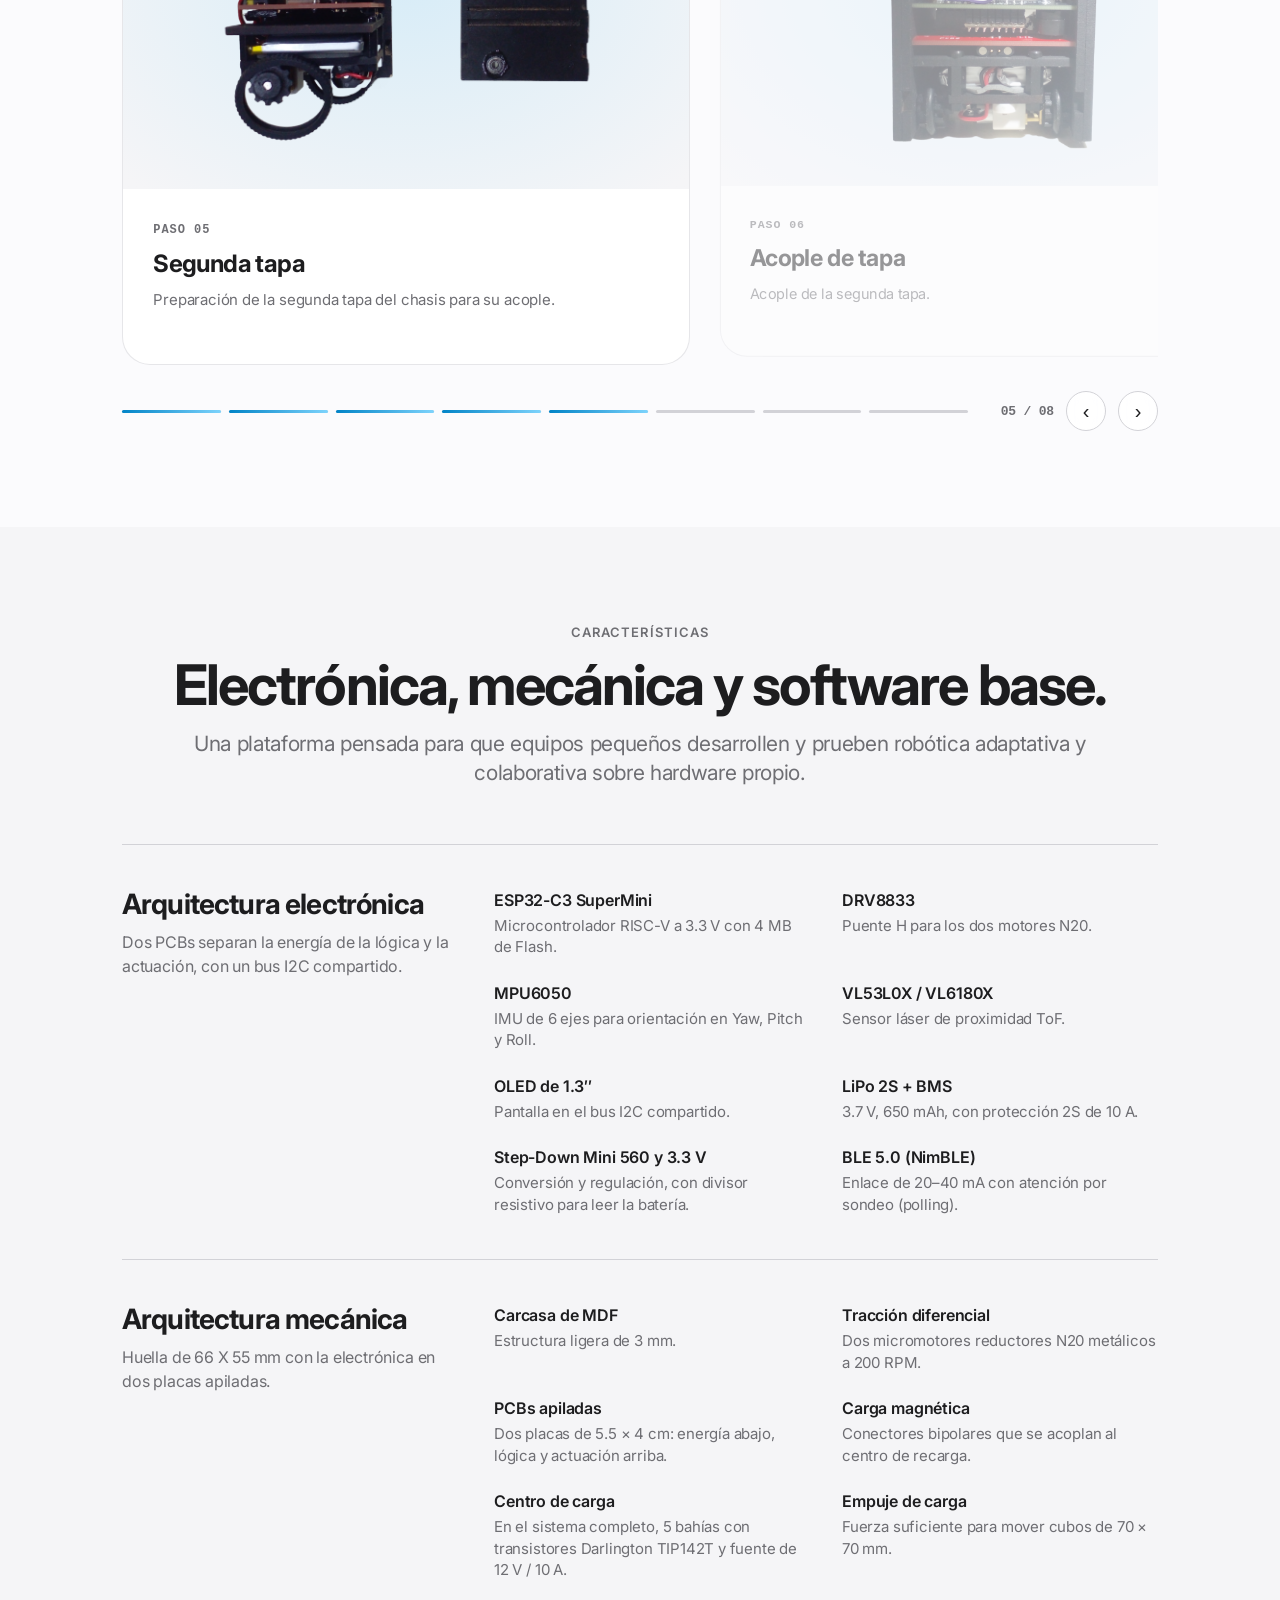
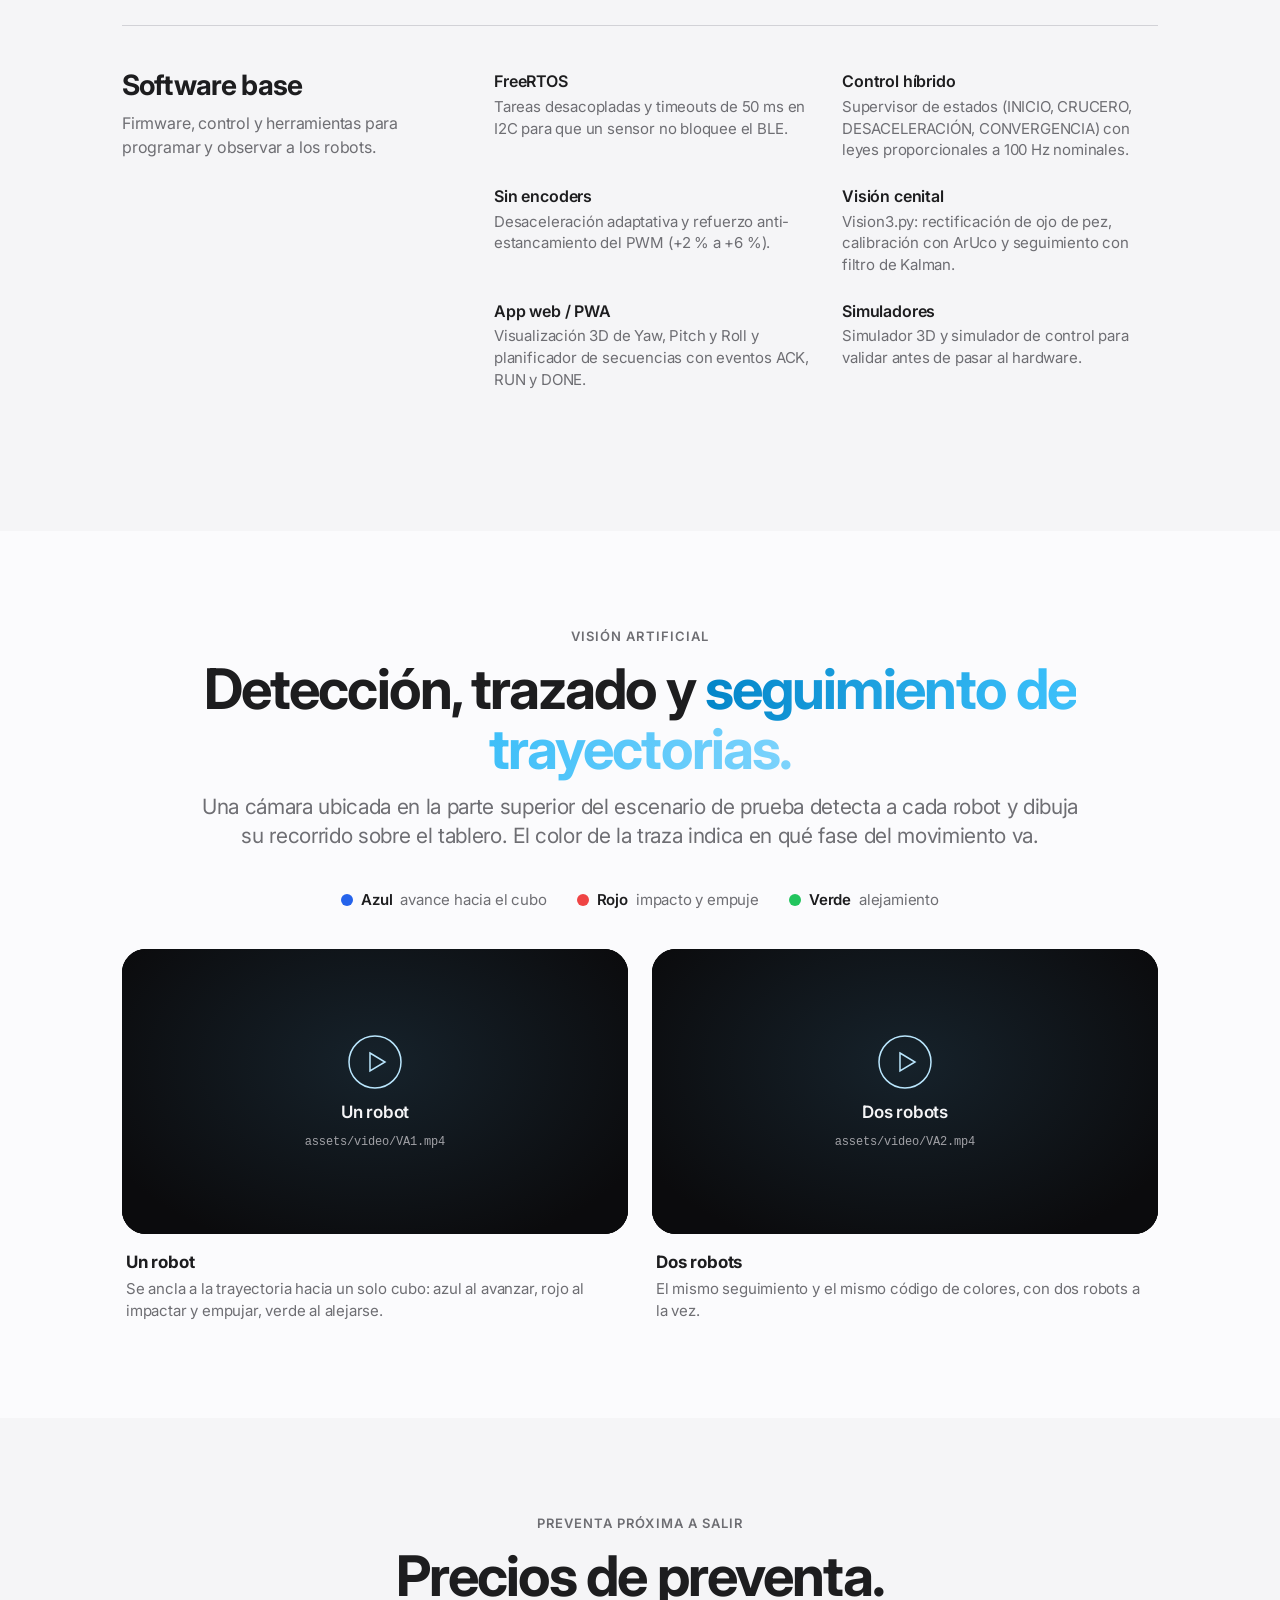
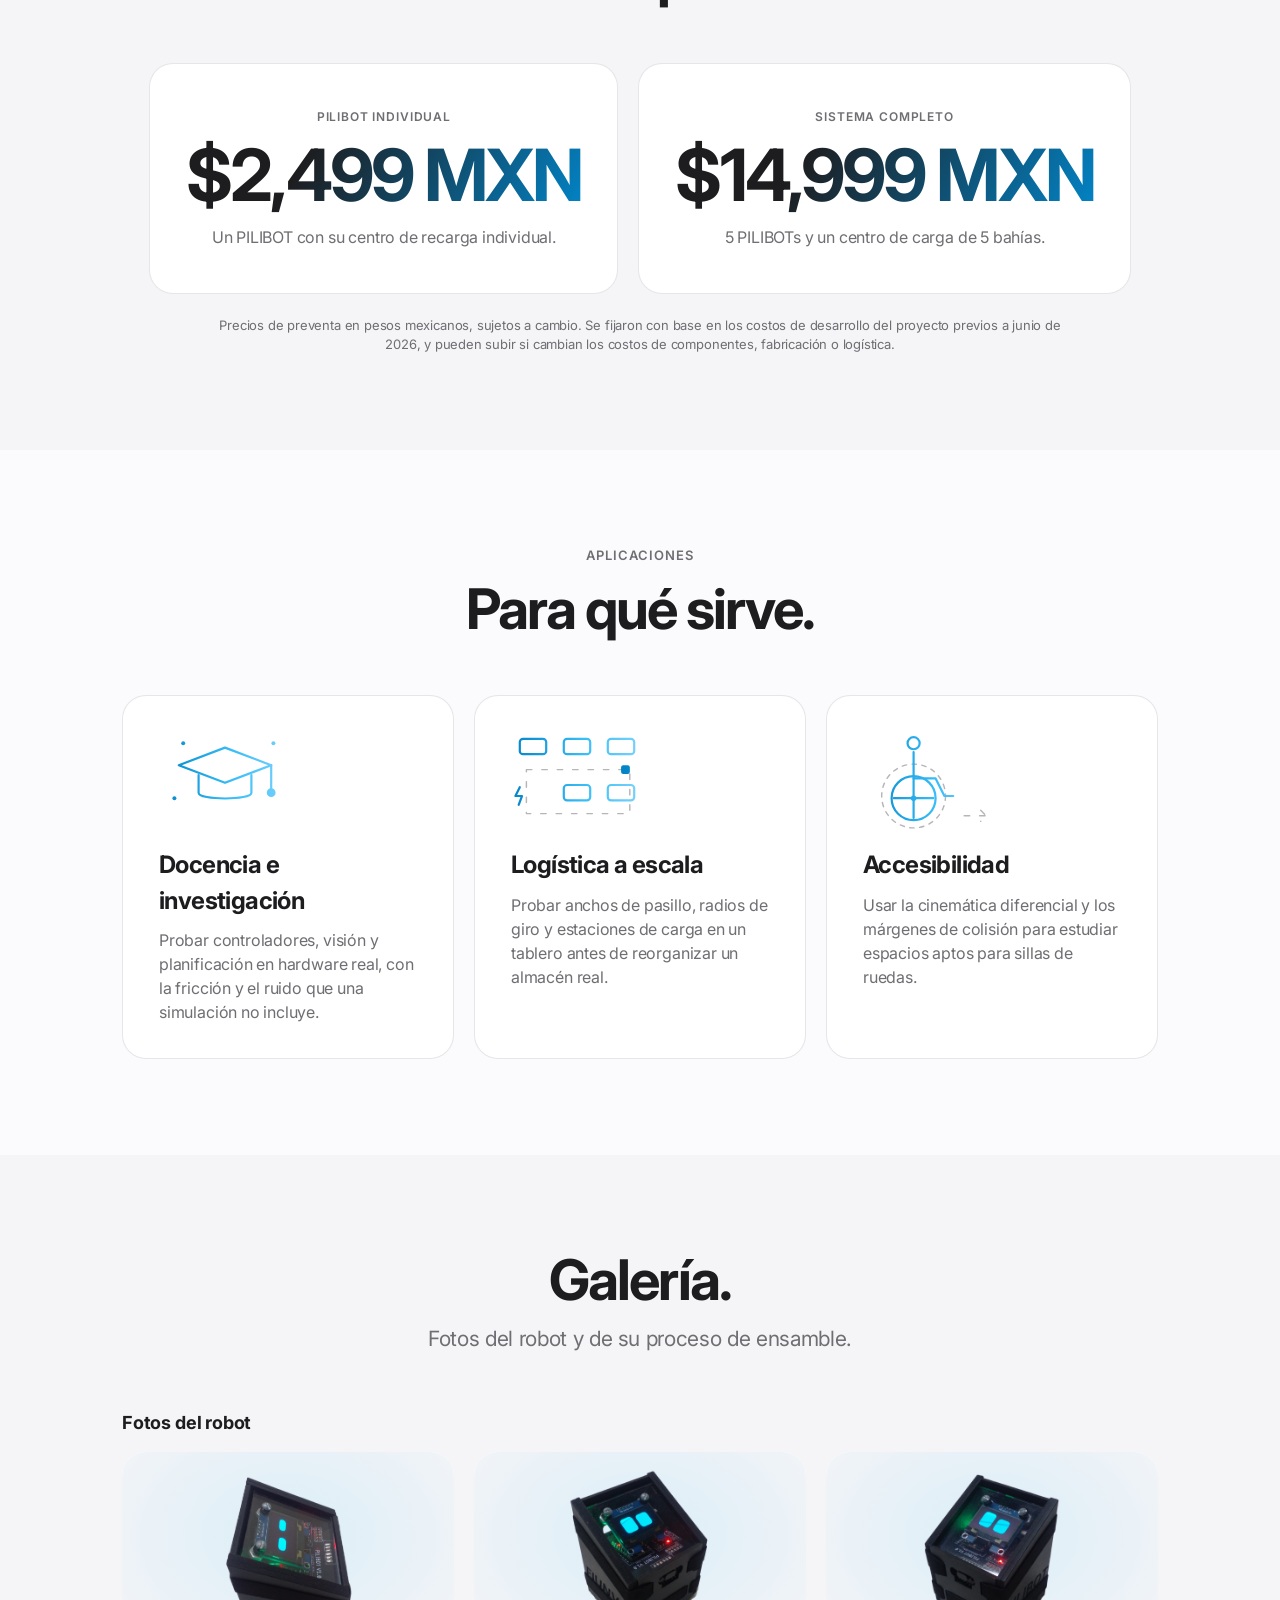
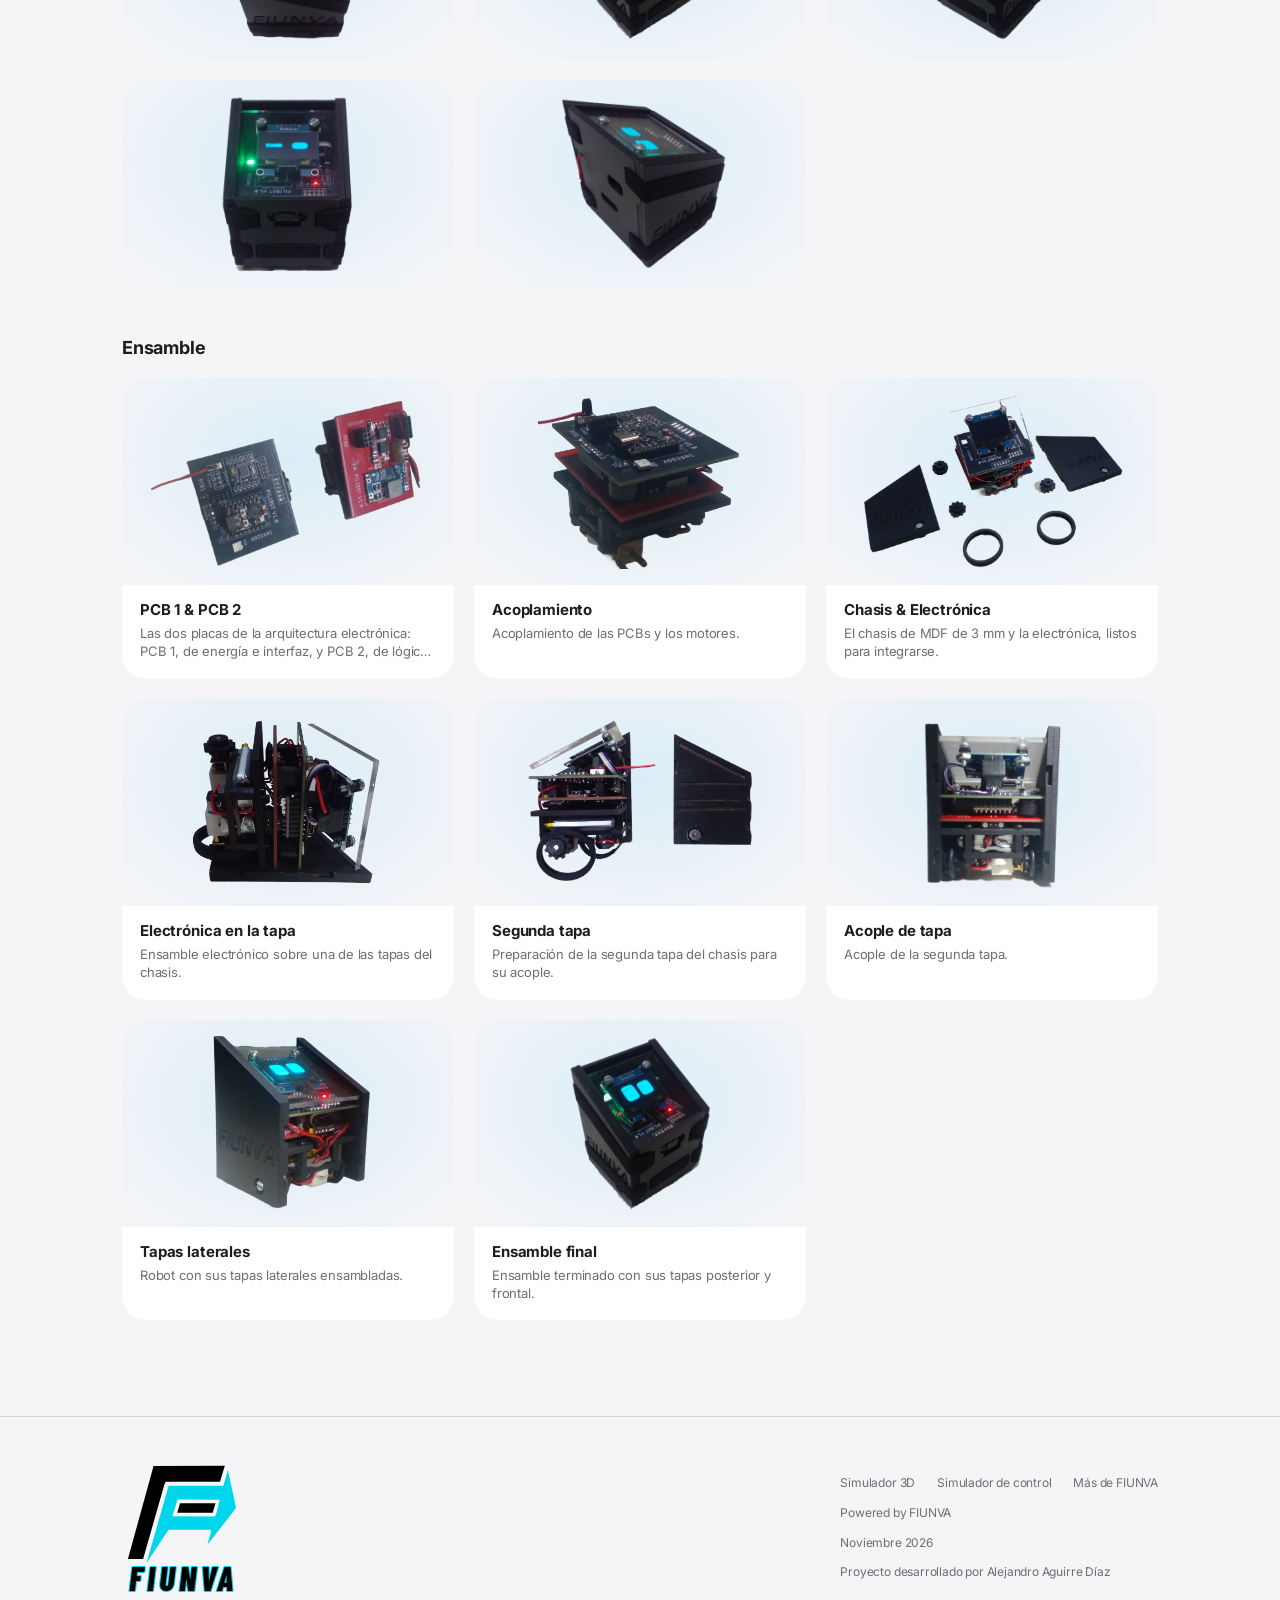
==== commit 911f42bf: "OG V2.1" ====
--- a/index.html
+++ b/index.html
@@ -13,16 +13,16 @@
     <meta property="og:type" content="website">
     <meta property="og:url" content="https://fiunva.github.io/PILIBOT/">
     <meta property="og:site_name" content="FIUNVA">
-    <meta property="og:image" content="https://fiunva.github.io/PILIBOT/assets/img/og-preview.png">
-    <meta property="og:image:secure_url" content="https://fiunva.github.io/PILIBOT/assets/img/og-preview.png">
-    <meta property="og:image:type" content="image/png">
+    <meta property="og:image" content="https://fiunva.github.io/PILIBOT/assets/img/og-preview.jpg">
+    <meta property="og:image:secure_url" content="https://fiunva.github.io/PILIBOT/assets/img/og-preview.jpg">
+    <meta property="og:image:type" content="image/jpeg">
     <meta property="og:image:width" content="1200">
     <meta property="og:image:height" content="630">
     <meta property="og:image:alt" content="PILIBOT de FIUNVA, minirobot autónomo">
     <meta name="twitter:card" content="summary_large_image">
     <meta name="twitter:title" content="PILIBOT - FIUNVA">
     <meta name="twitter:description" content="Minirobots autónomos de bajo costo con arquitectura electrónica, mecánica y de software propia para experimentar con control, visión y navegación en un tablero real.">
-    <meta name="twitter:image" content="https://fiunva.github.io/PILIBOT/assets/img/og-preview.png">
+    <meta name="twitter:image" content="https://fiunva.github.io/PILIBOT/assets/img/og-preview.jpg">
     <meta name="twitter:image:alt" content="PILIBOT de FIUNVA, minirobot autónomo">
     <link rel="canonical" href="https://fiunva.github.io/PILIBOT/">
     <link rel="icon" type="image/svg+xml" href="data:image/svg+xml,%3csvg xmlns='http://www.w3.org/2000/svg' viewBox='0 0 426 366'%3e%3cpath fill='%2300D6EB' fill-rule='evenodd' d='M376,32 L360,88 L167,88 L165,90 L87,362 L165,244 L316,244 L316,253 L303,297 L405,167Z M179,196 L197,137 L347,138 L335,186 L330,197Z'/%3e%3cpath fill='%23000000' fill-rule='evenodd' d='M196,184 L322,184 L332,150 L206,150Z M365,17 L112,18 L21,348 L75,348 L151,82 L155,74 L348,74Z'/%3e%3c/svg%3e">
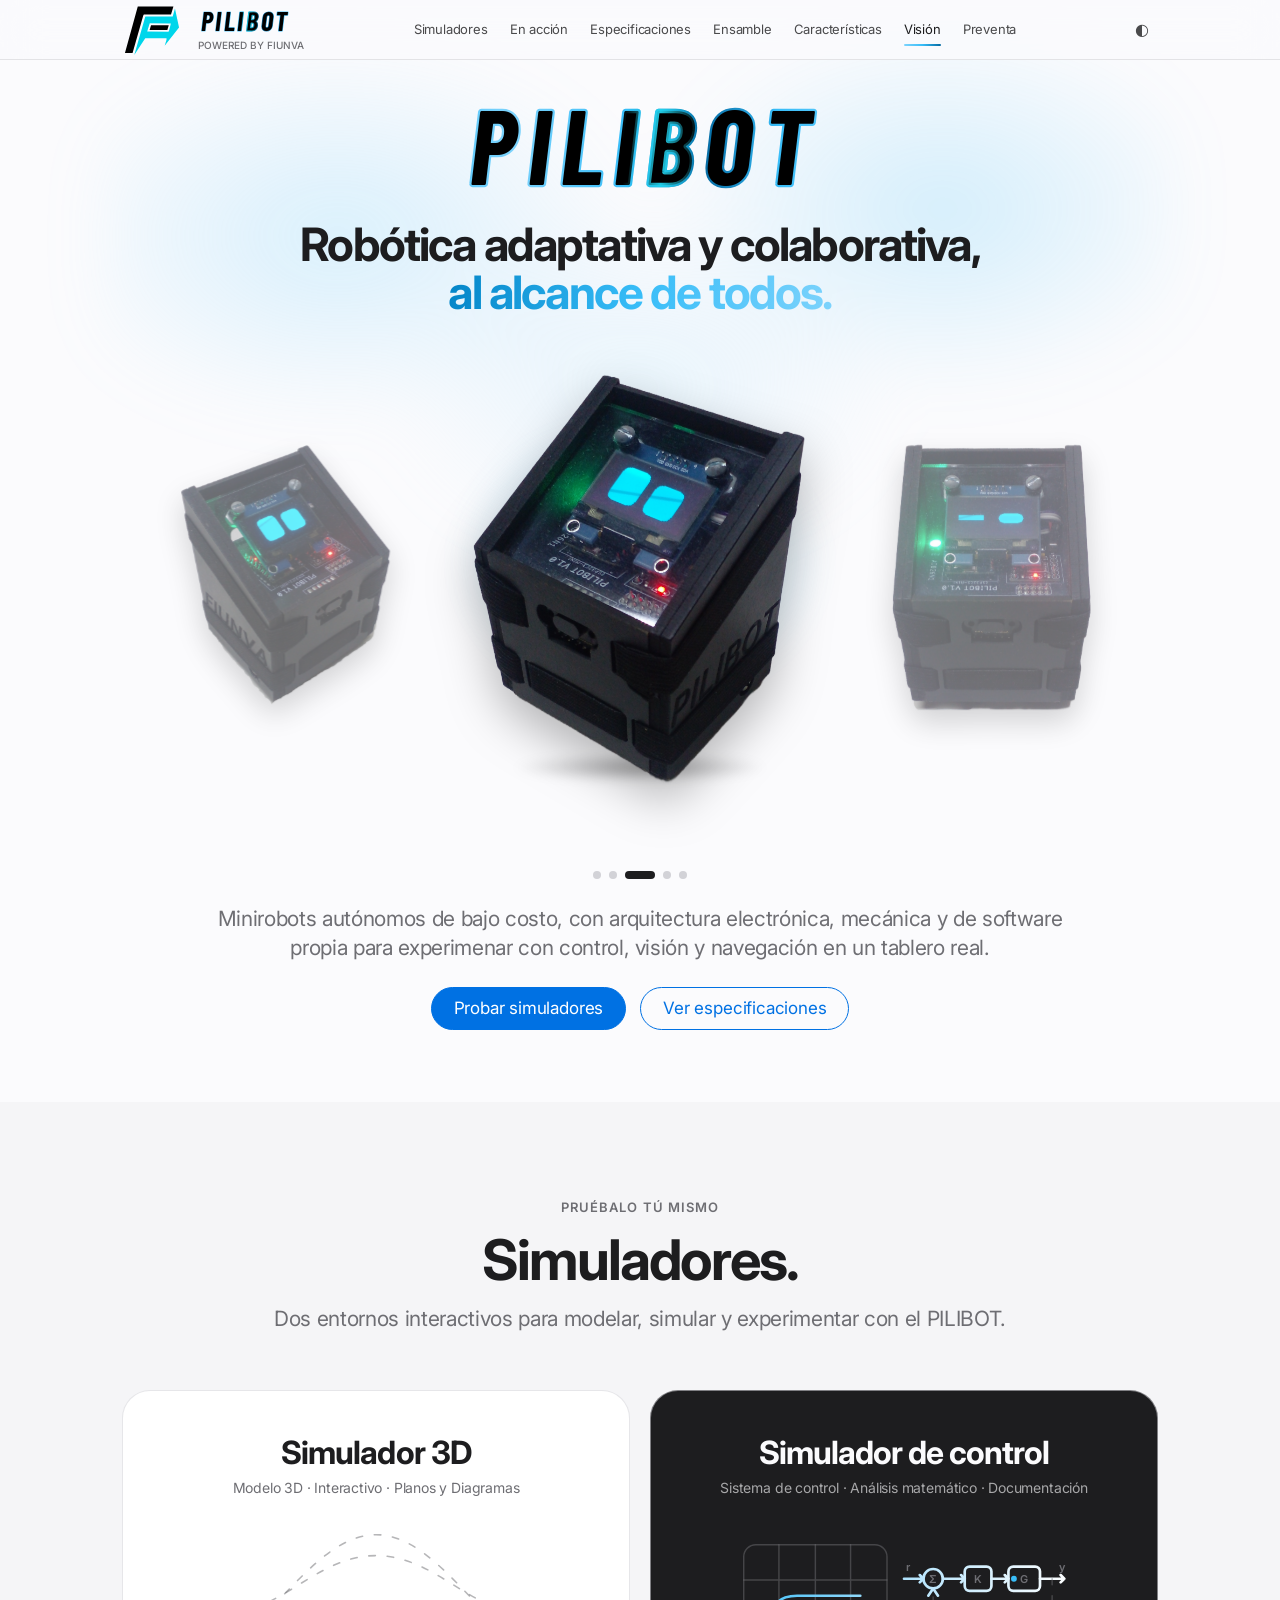
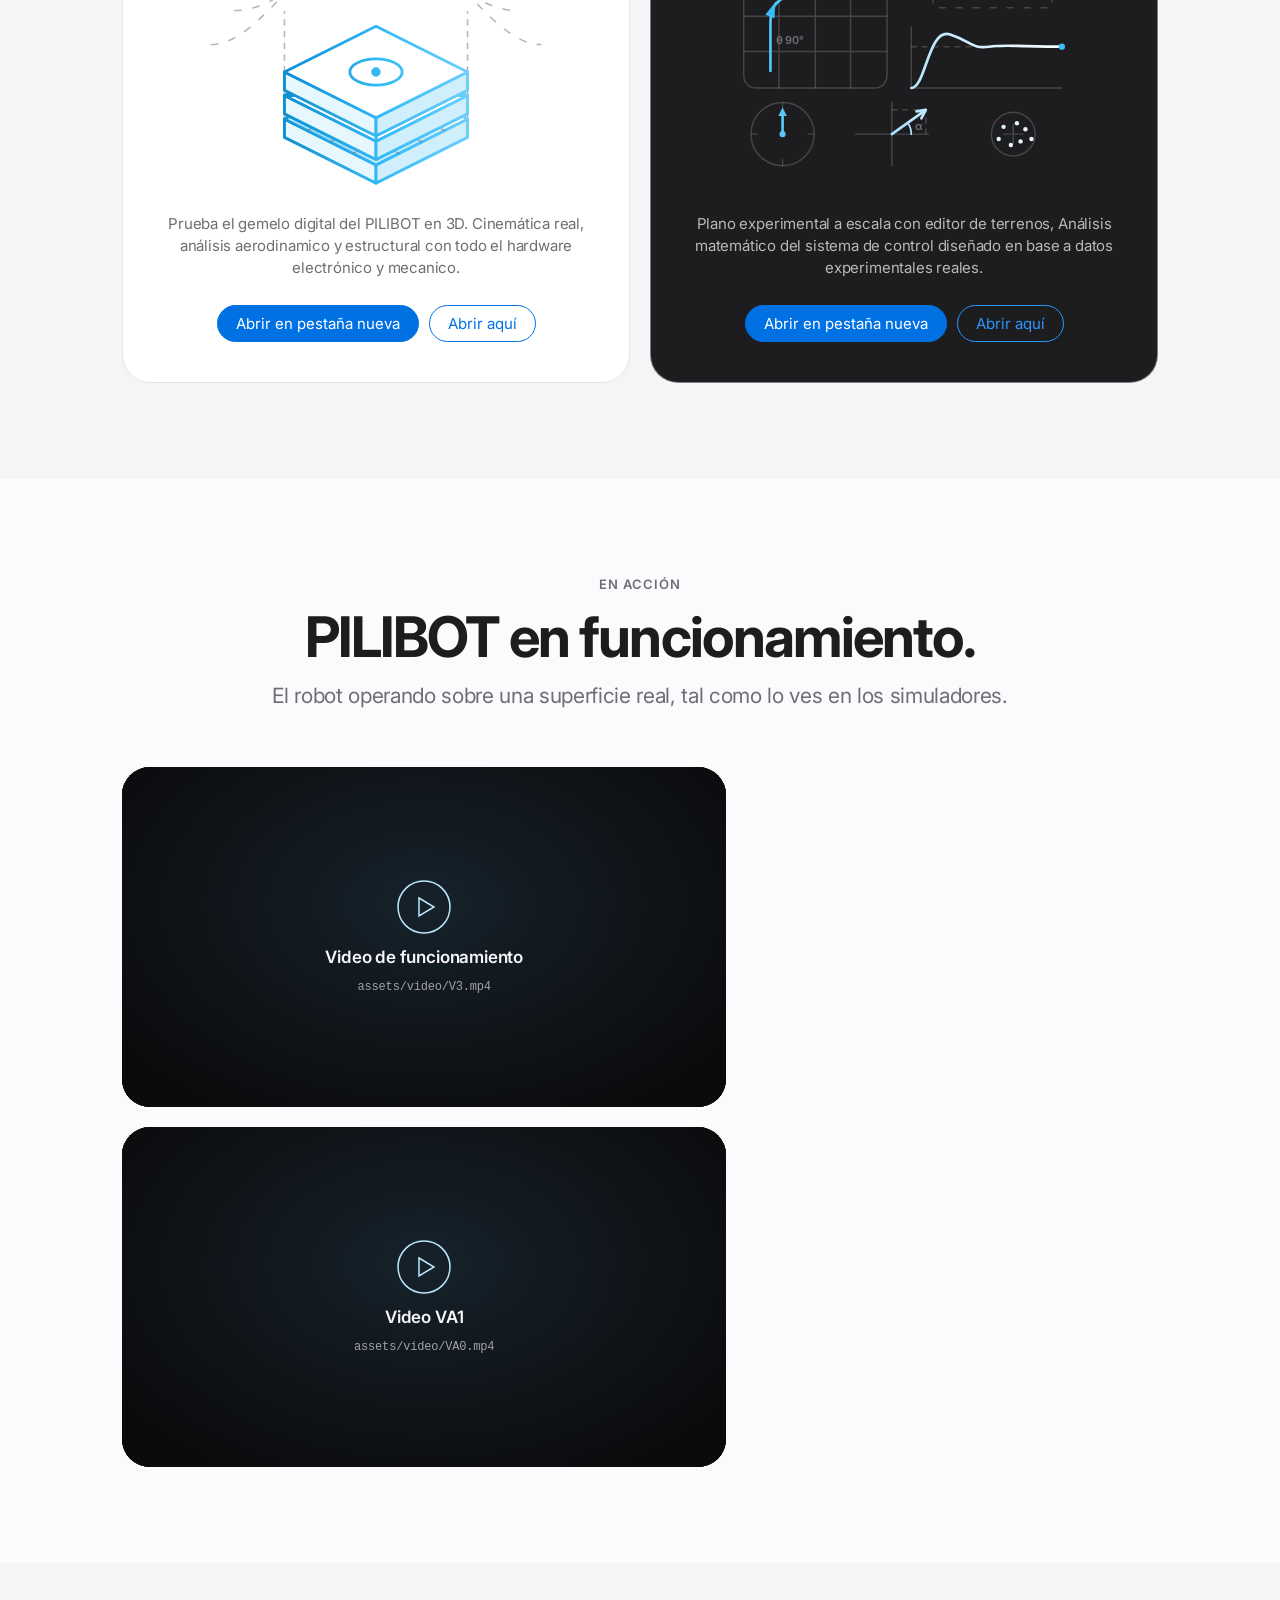
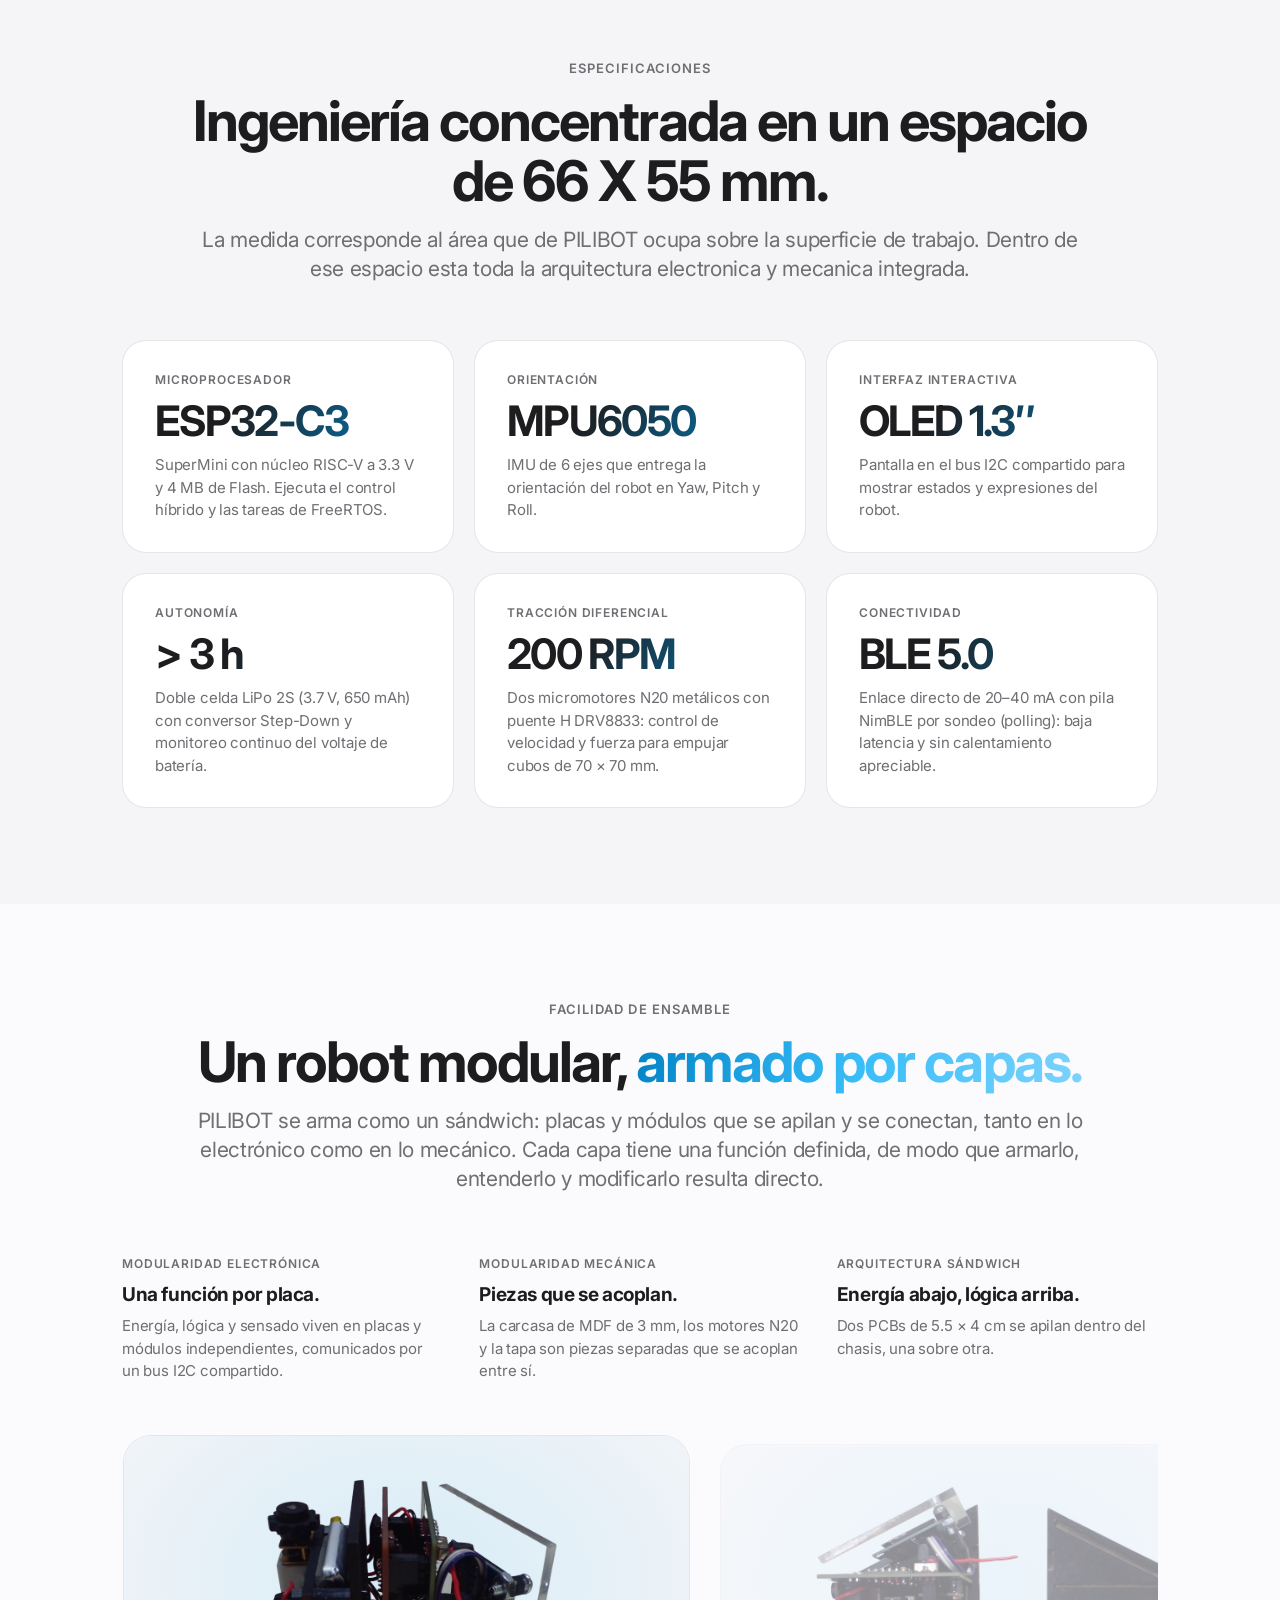
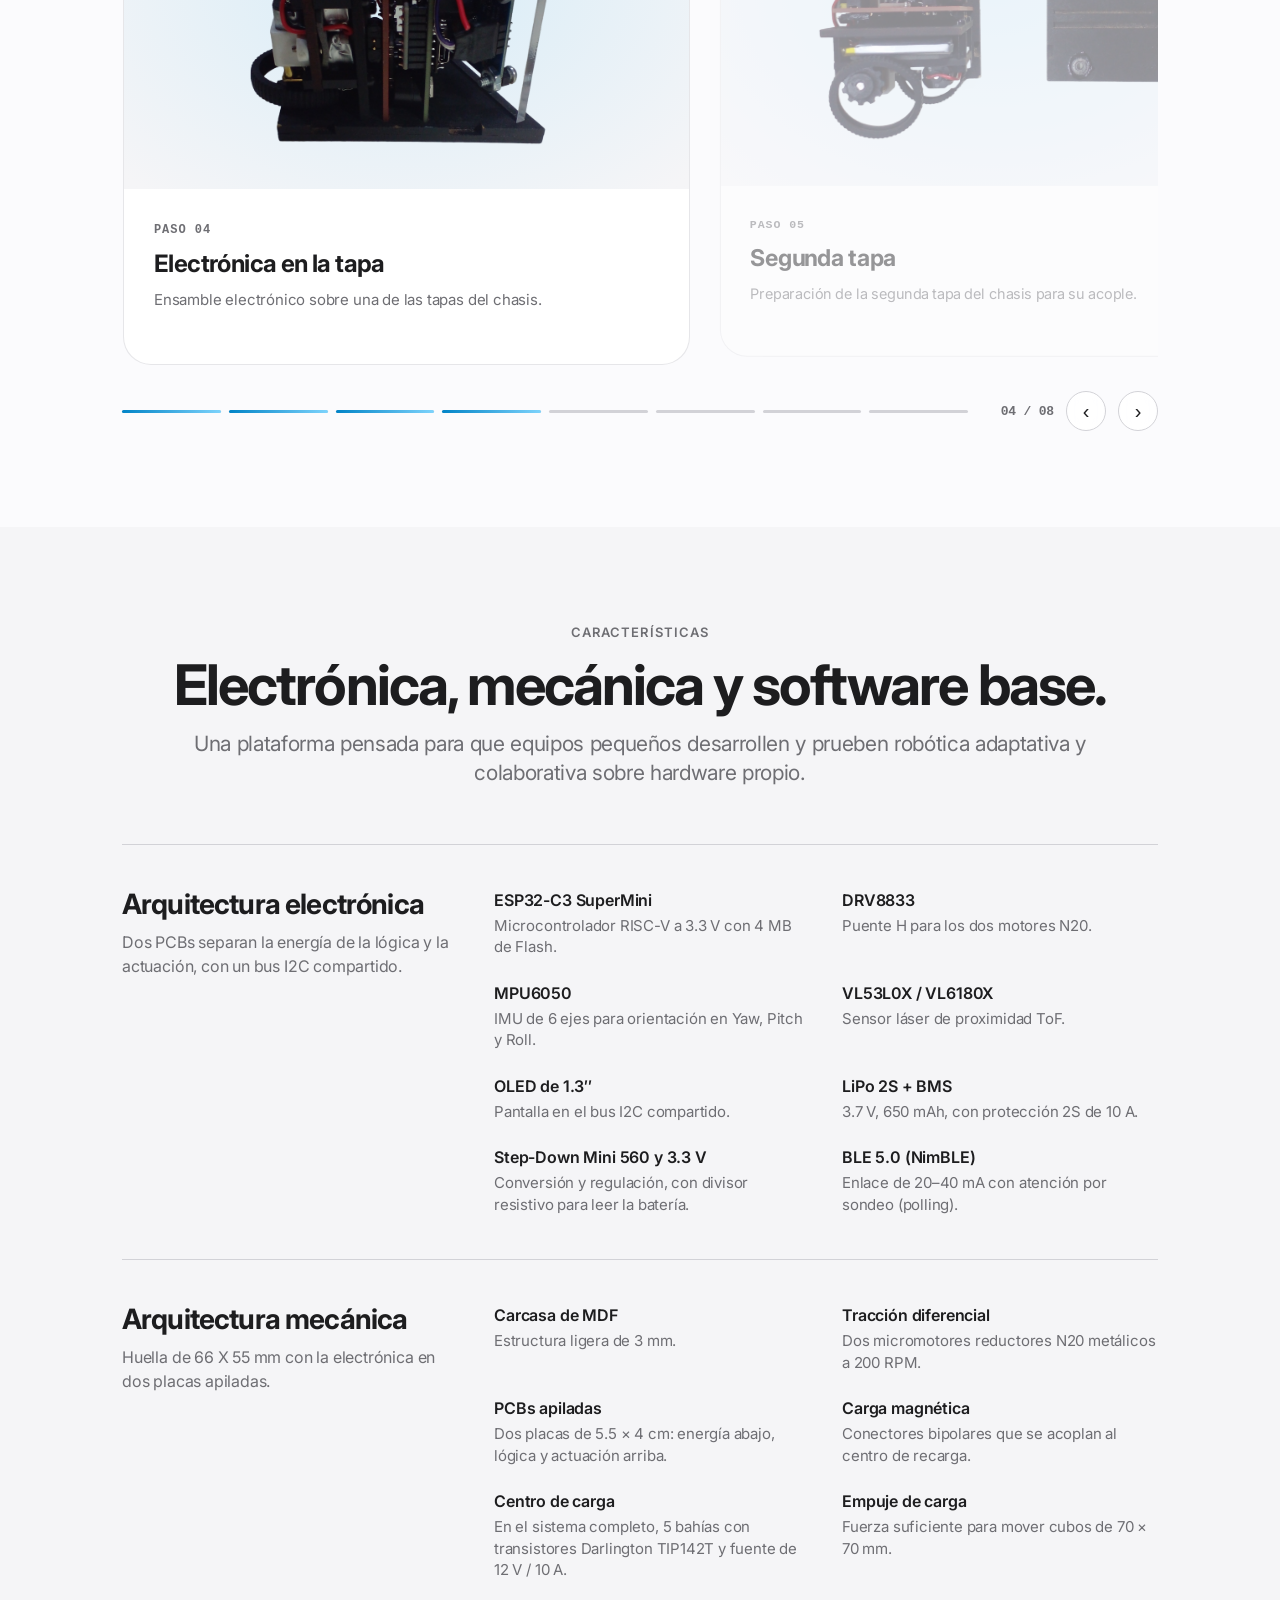
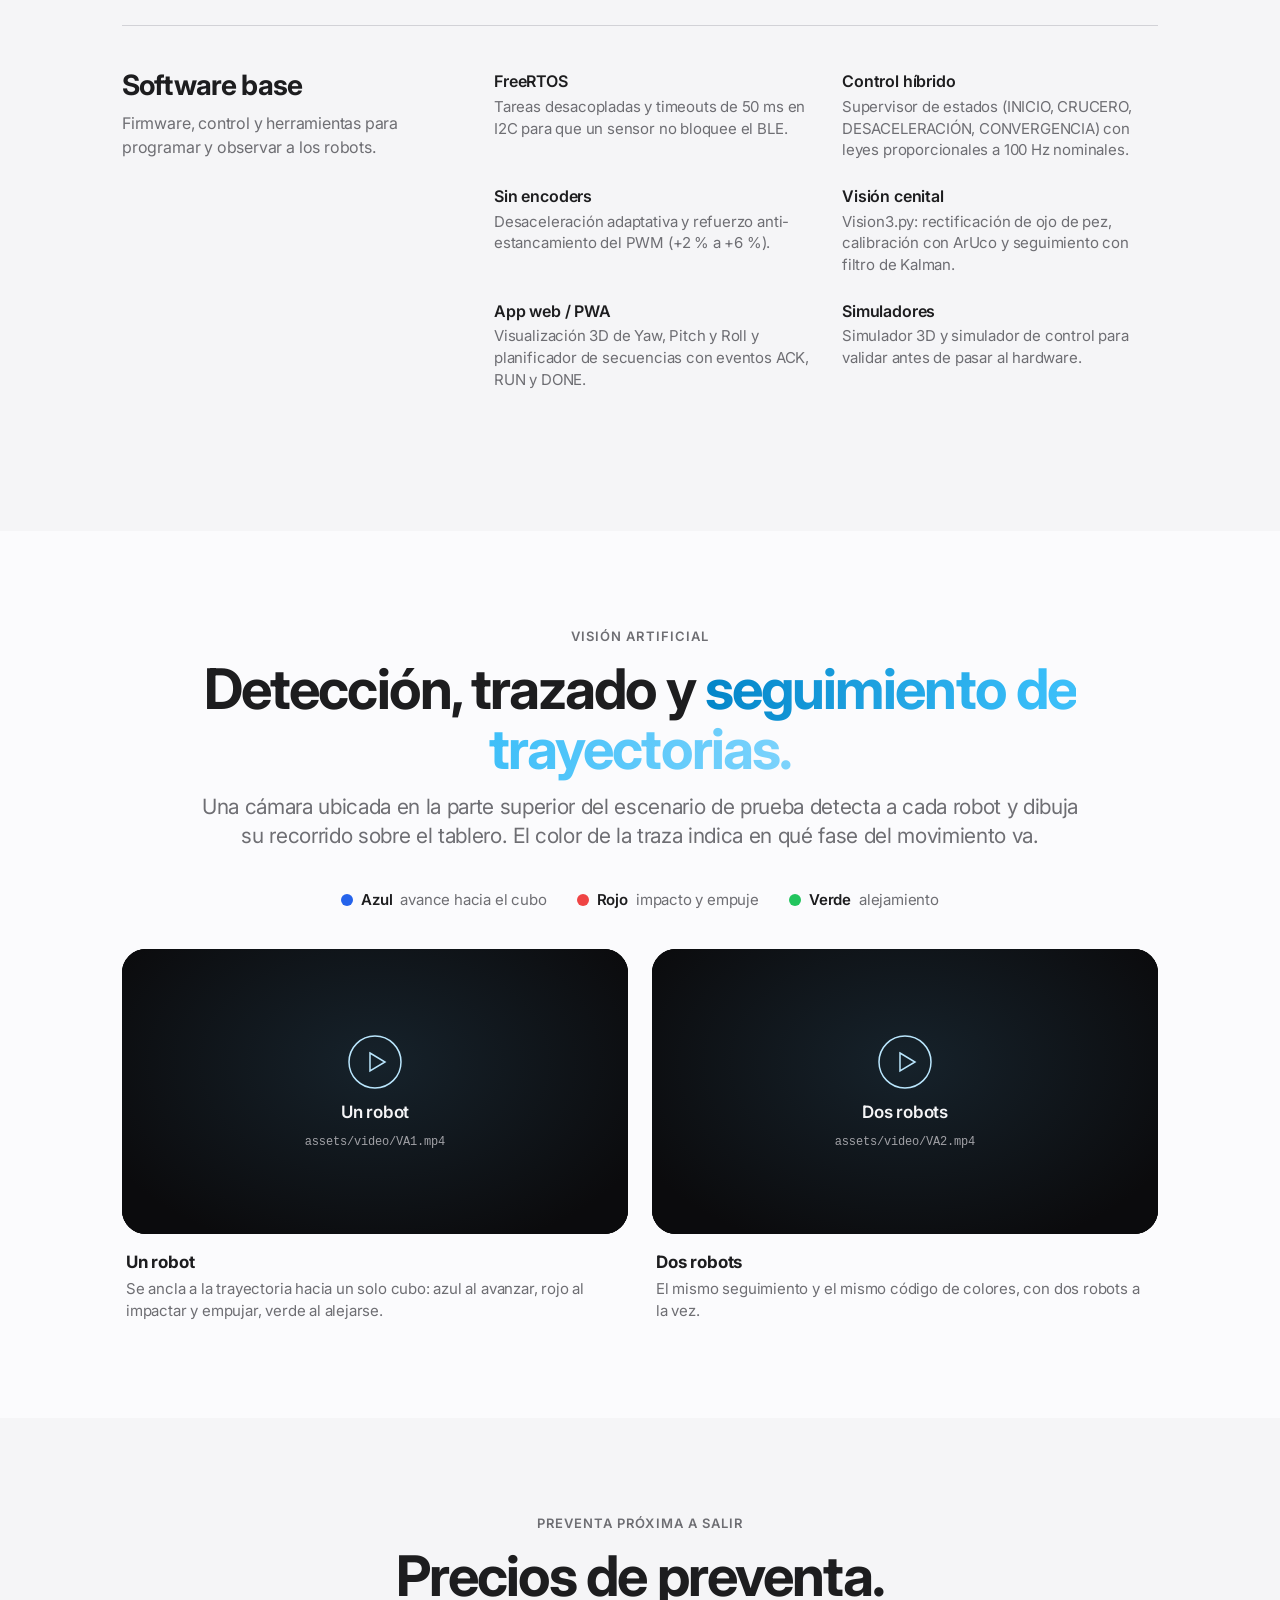
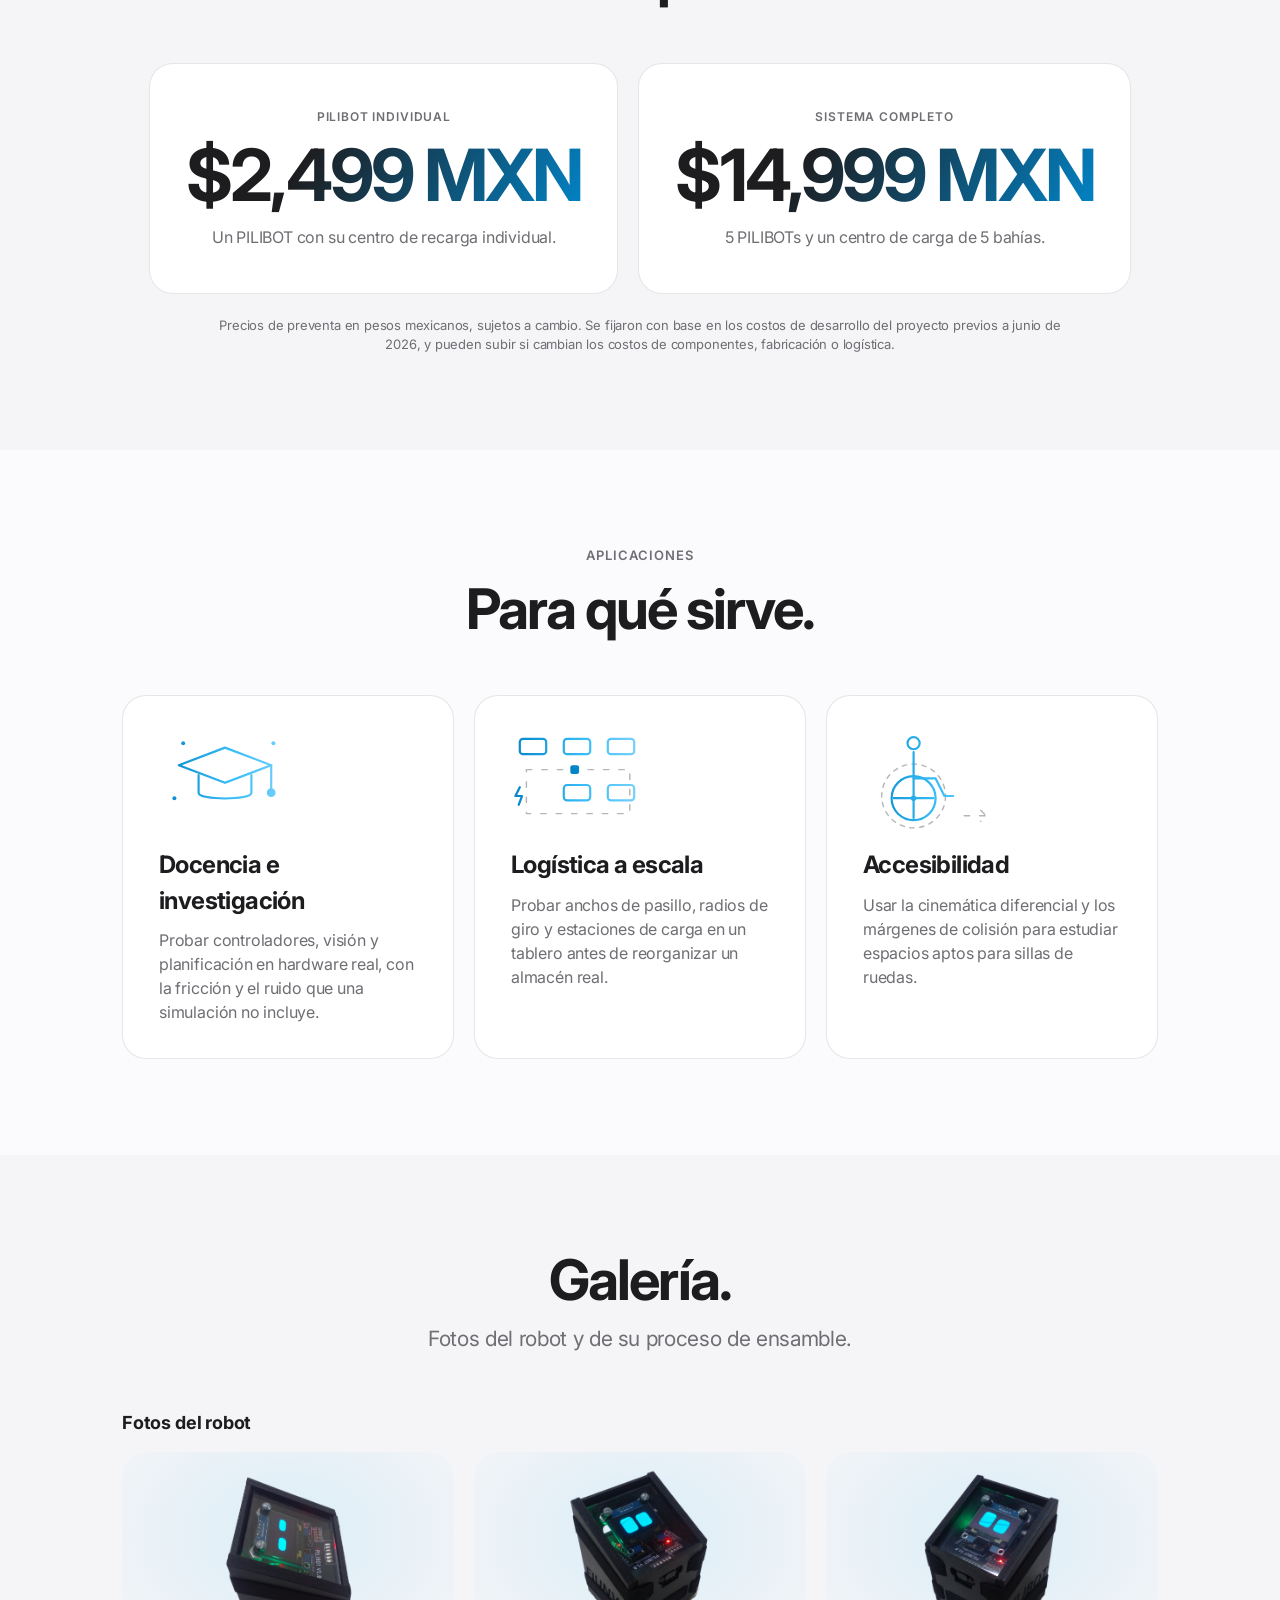
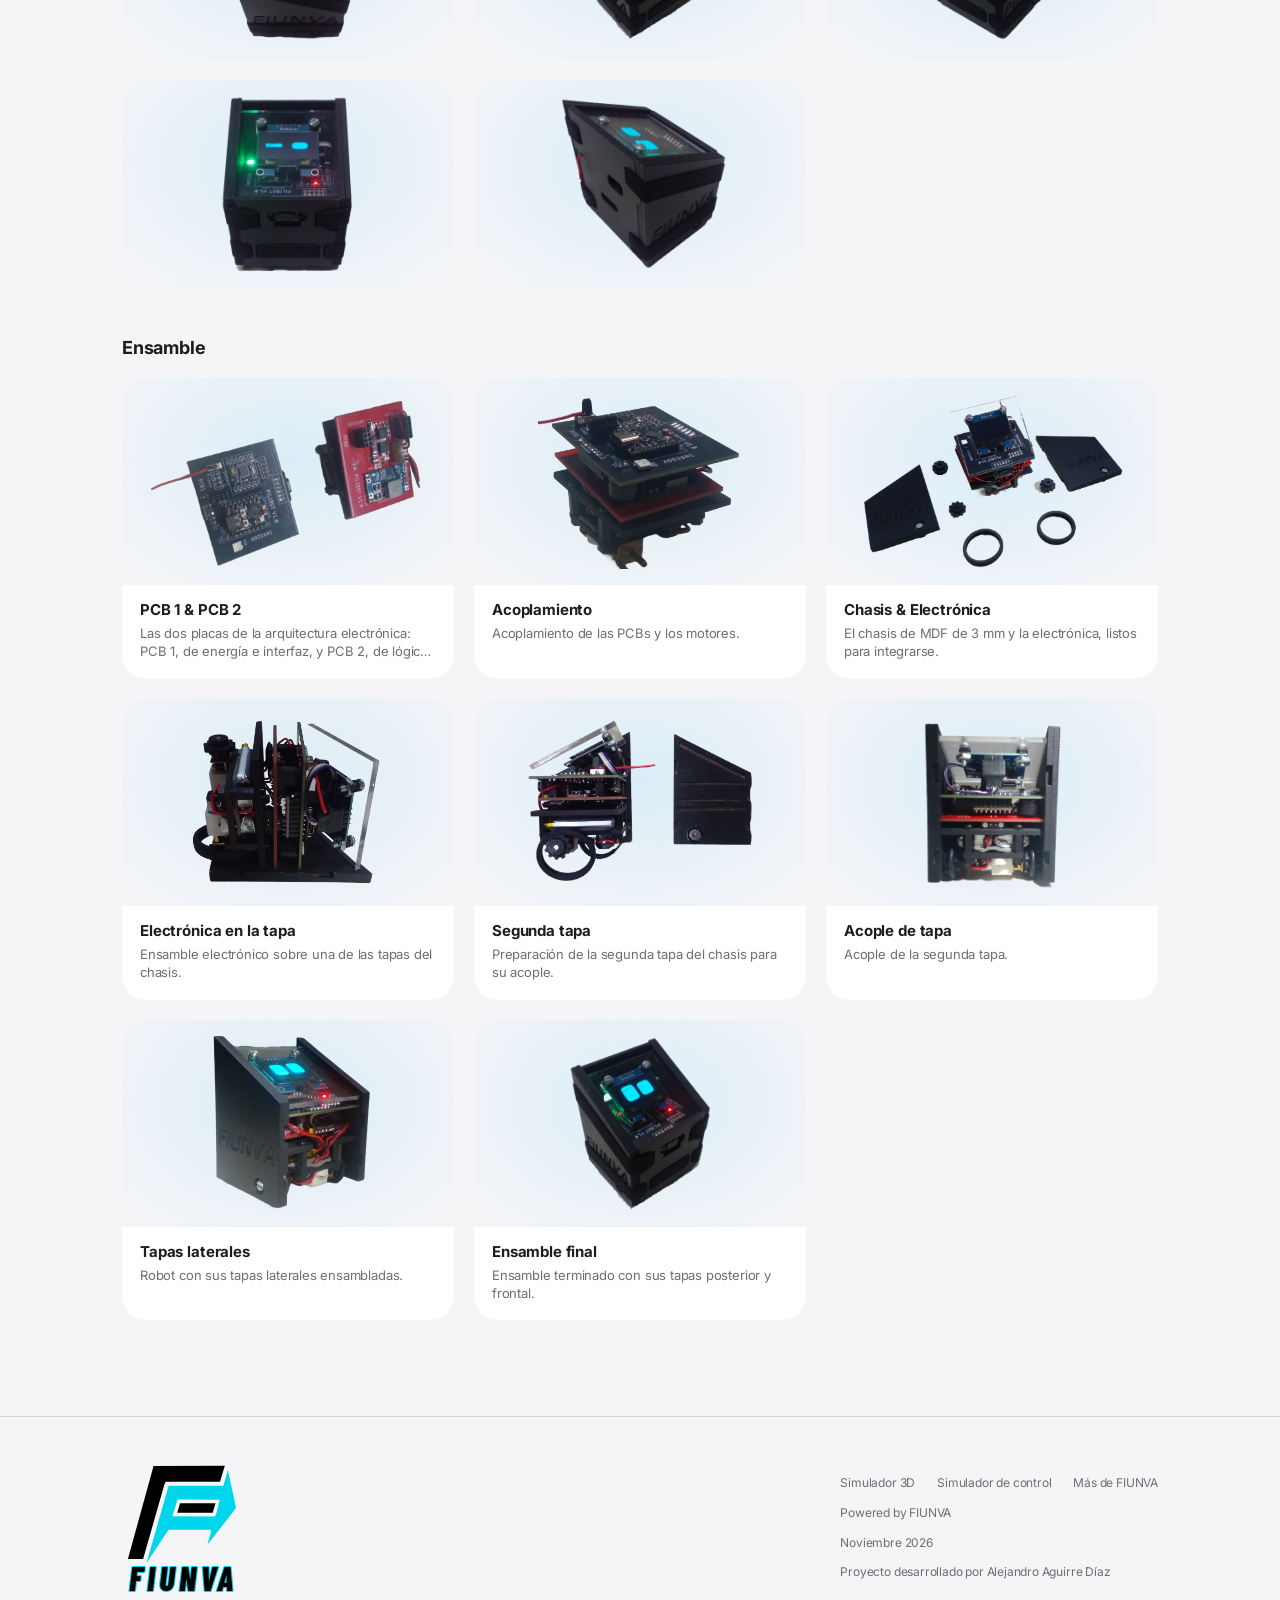
==== commit 496ed93e: "OG V2.2" ====
--- a/index.html
+++ b/index.html
@@ -16,8 +16,8 @@
     <meta property="og:image" content="https://fiunva.github.io/PILIBOT/assets/img/og-preview.jpg">
     <meta property="og:image:secure_url" content="https://fiunva.github.io/PILIBOT/assets/img/og-preview.jpg">
     <meta property="og:image:type" content="image/jpeg">
-    <meta property="og:image:width" content="1200">
-    <meta property="og:image:height" content="630">
+    <meta property="og:image:width" content="1352">
+    <meta property="og:image:height" content="895">
     <meta property="og:image:alt" content="PILIBOT de FIUNVA, minirobot autónomo">
     <meta name="twitter:card" content="summary_large_image">
     <meta name="twitter:title" content="PILIBOT - FIUNVA">
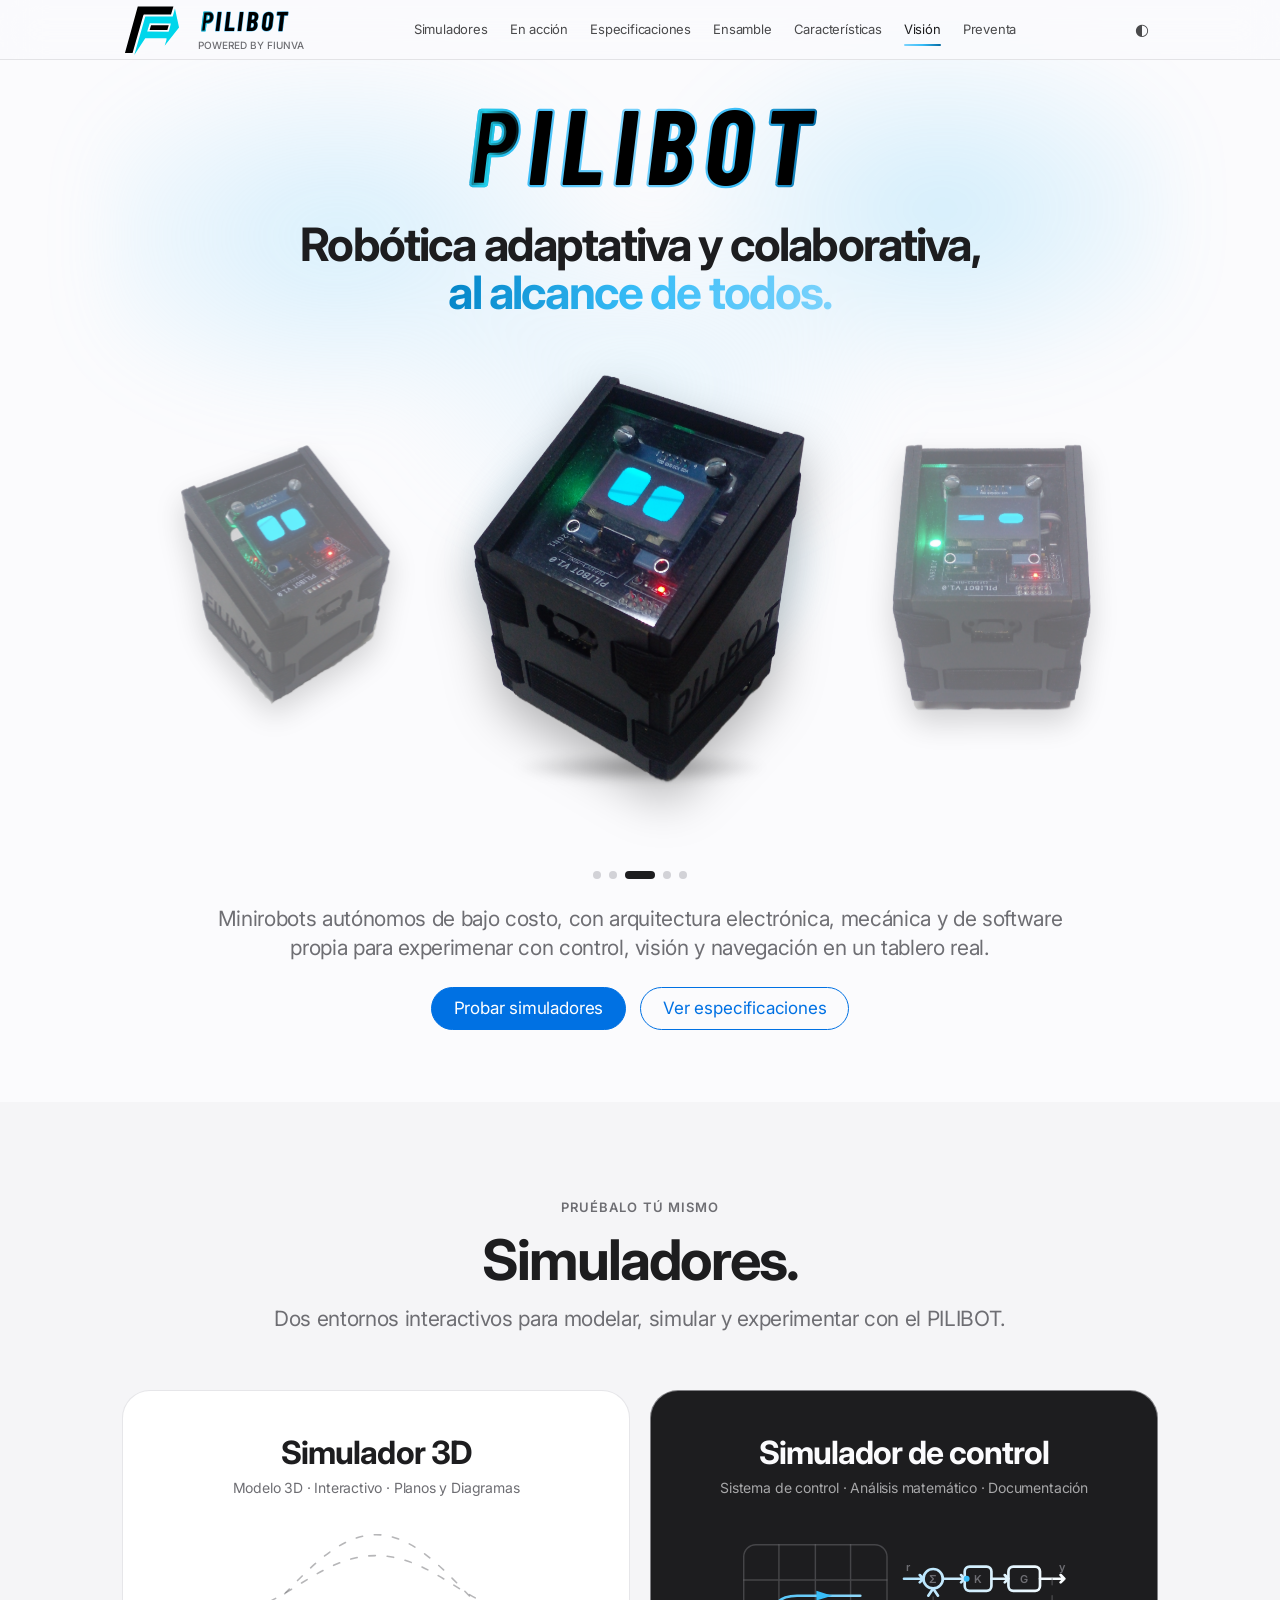
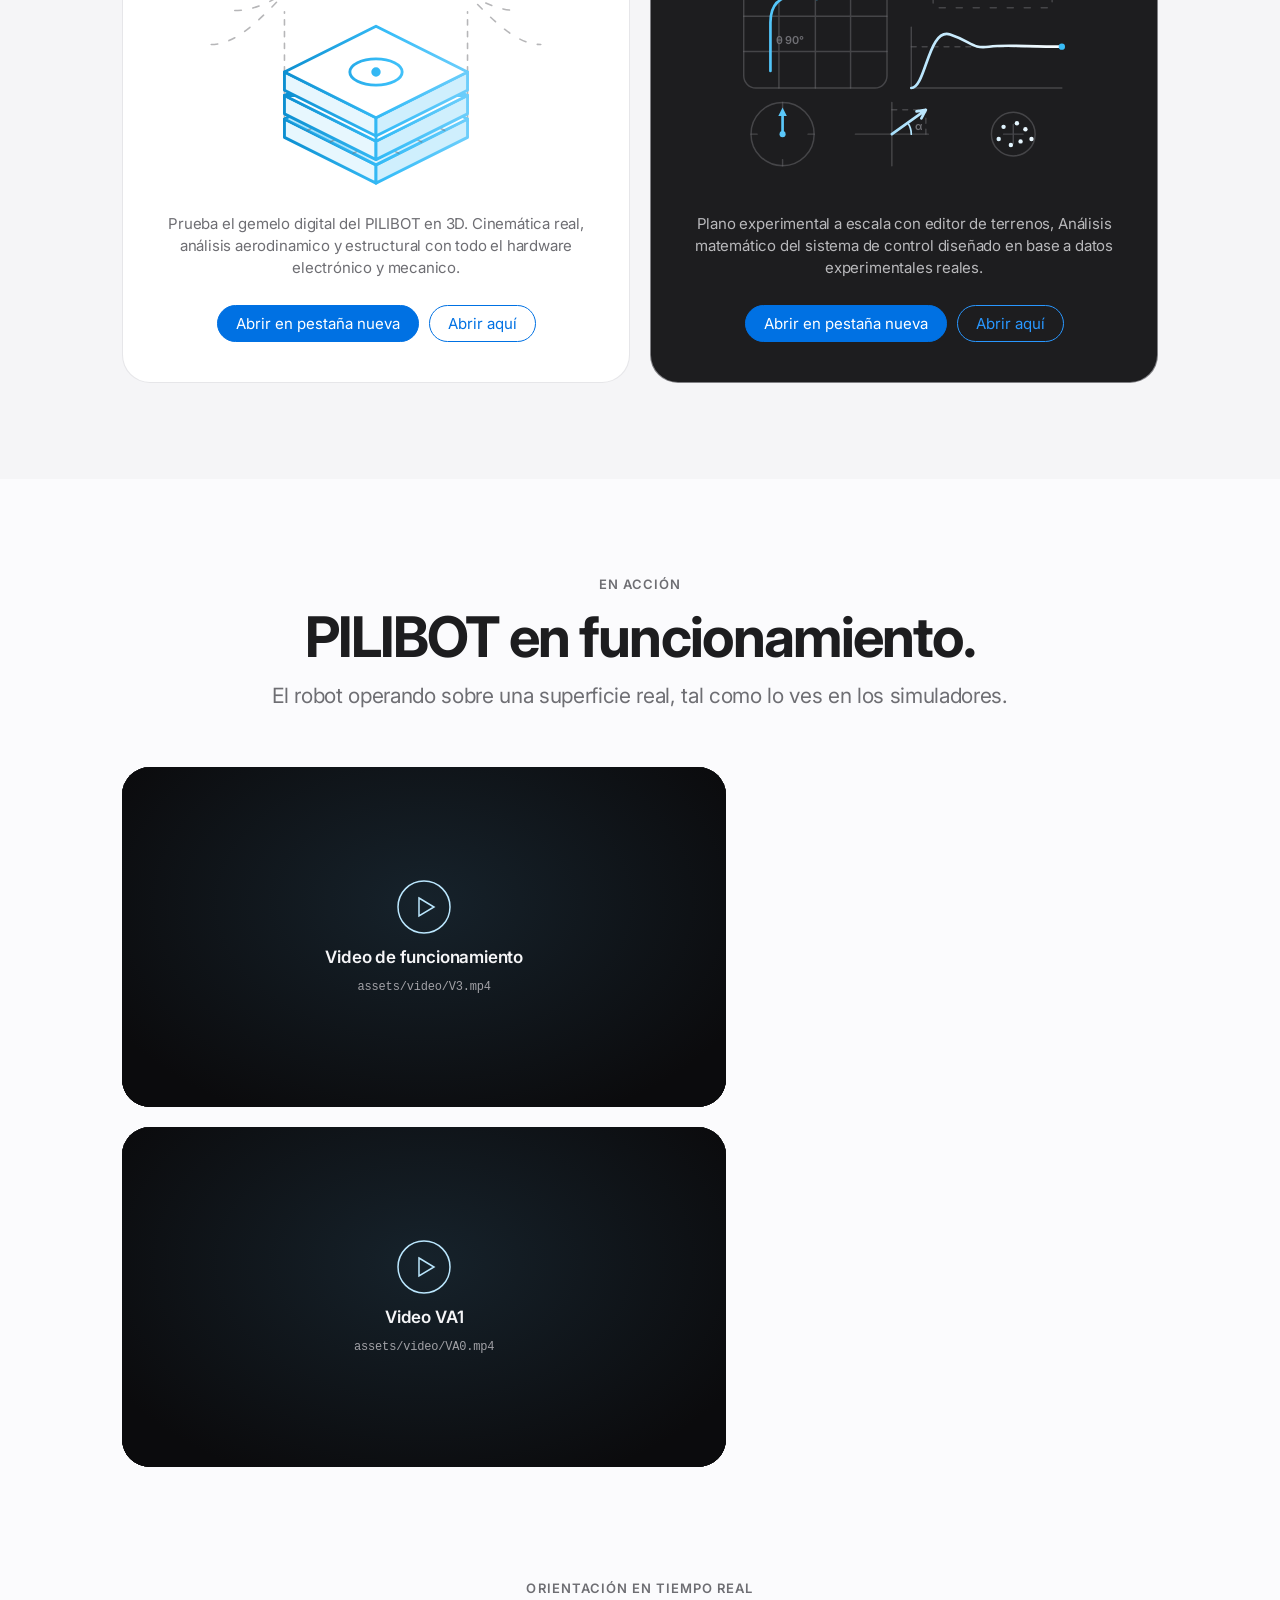
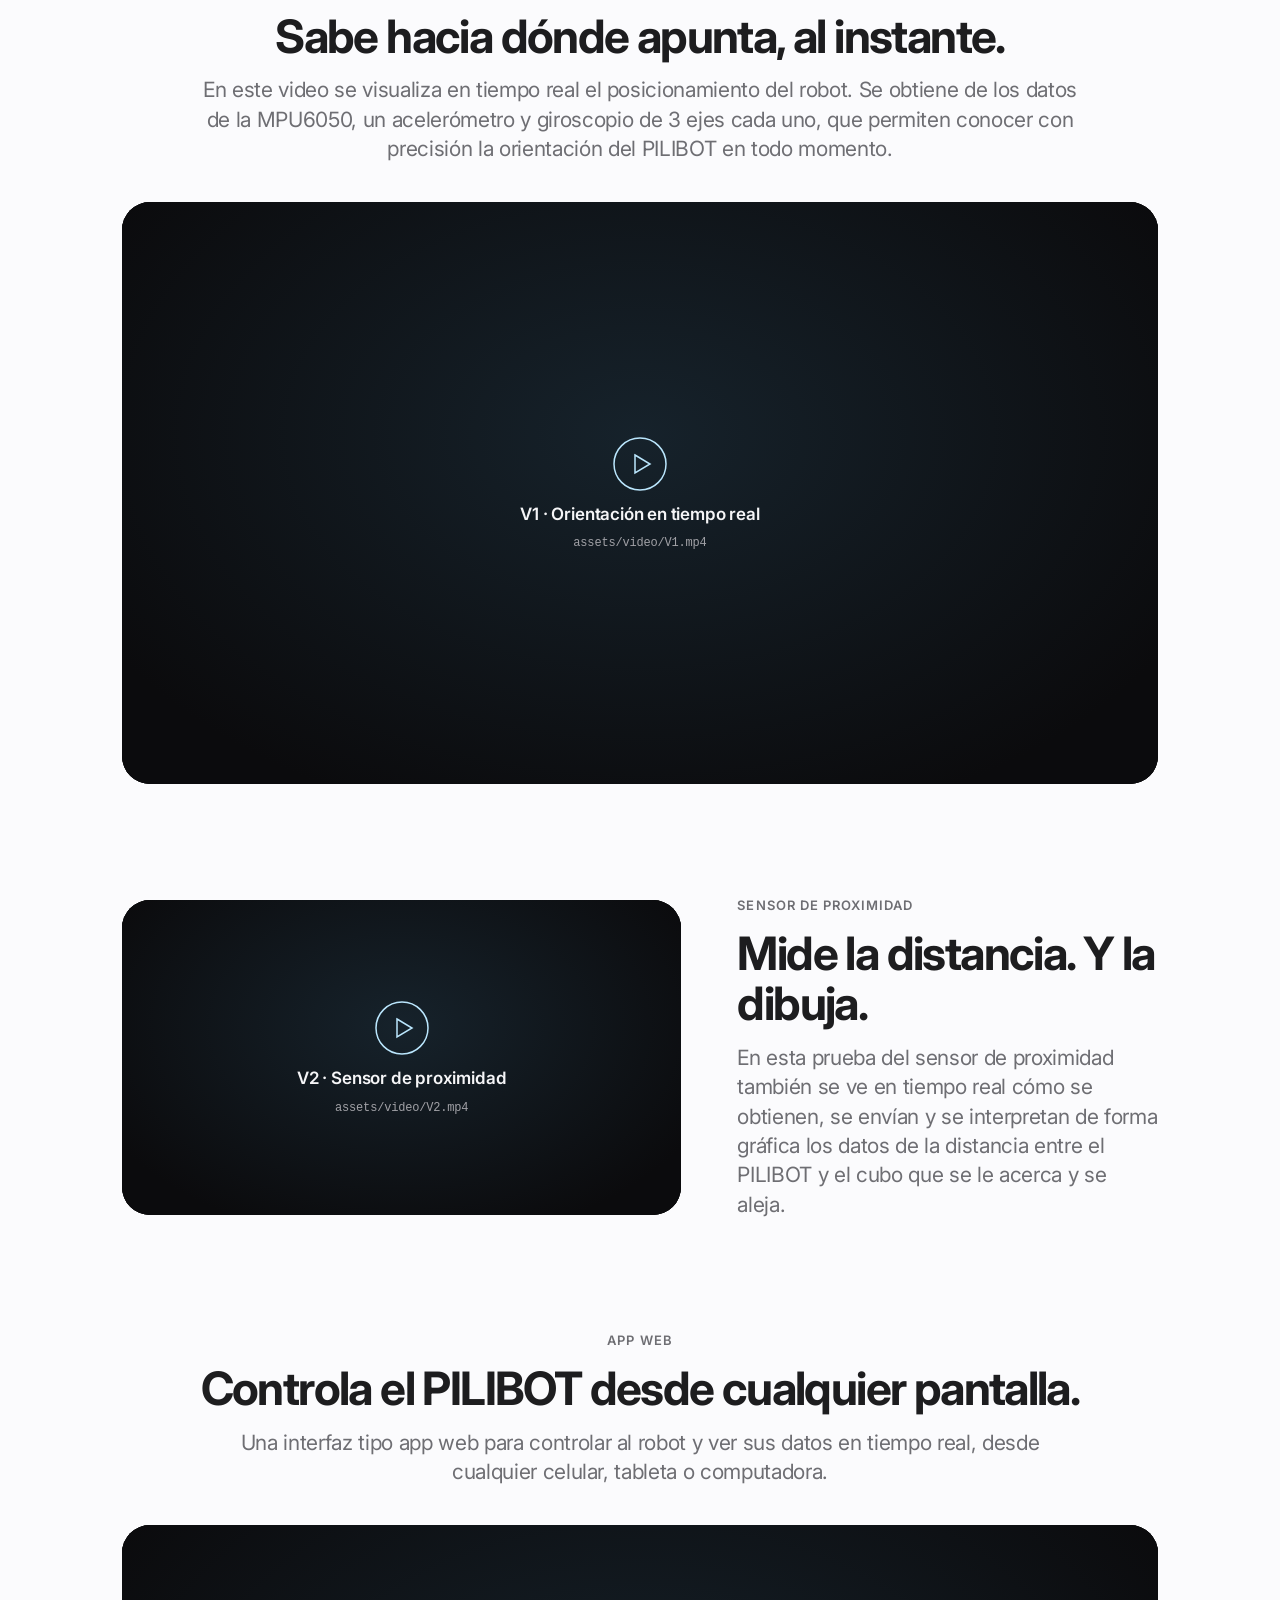
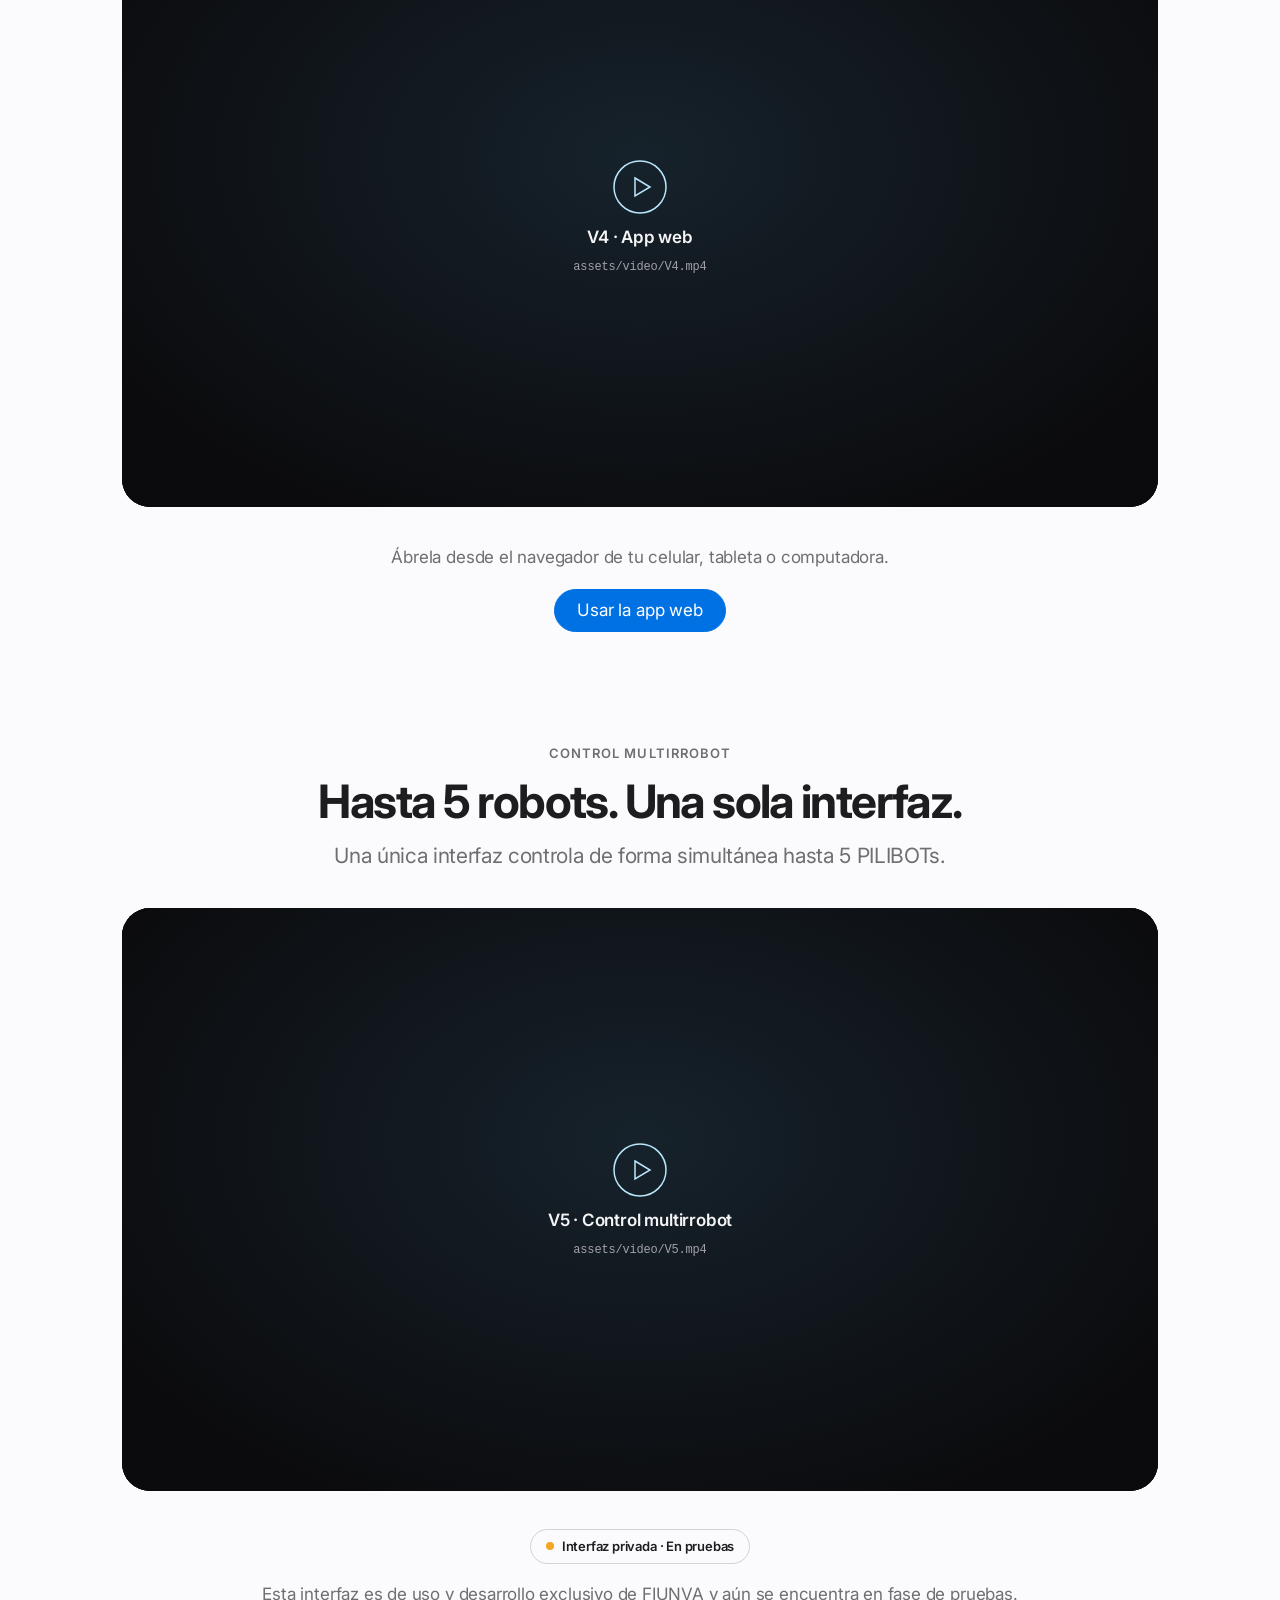
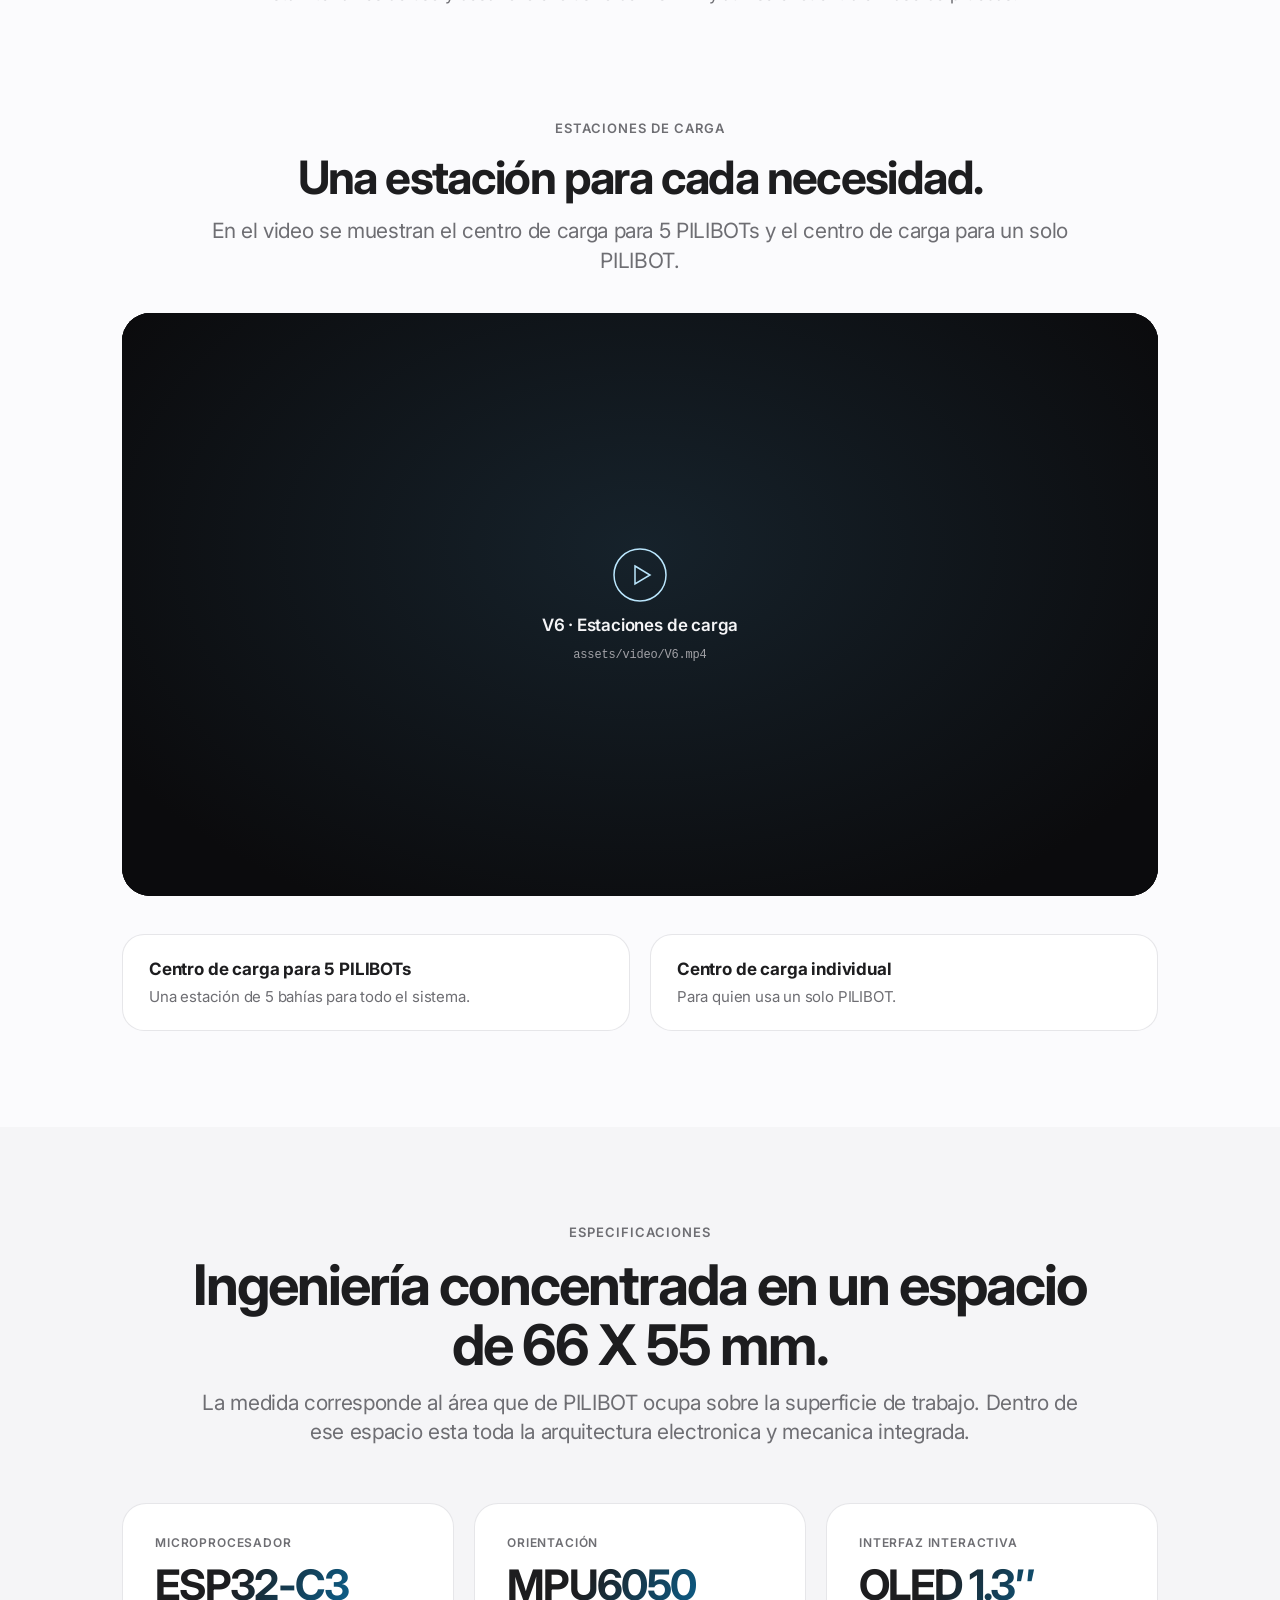
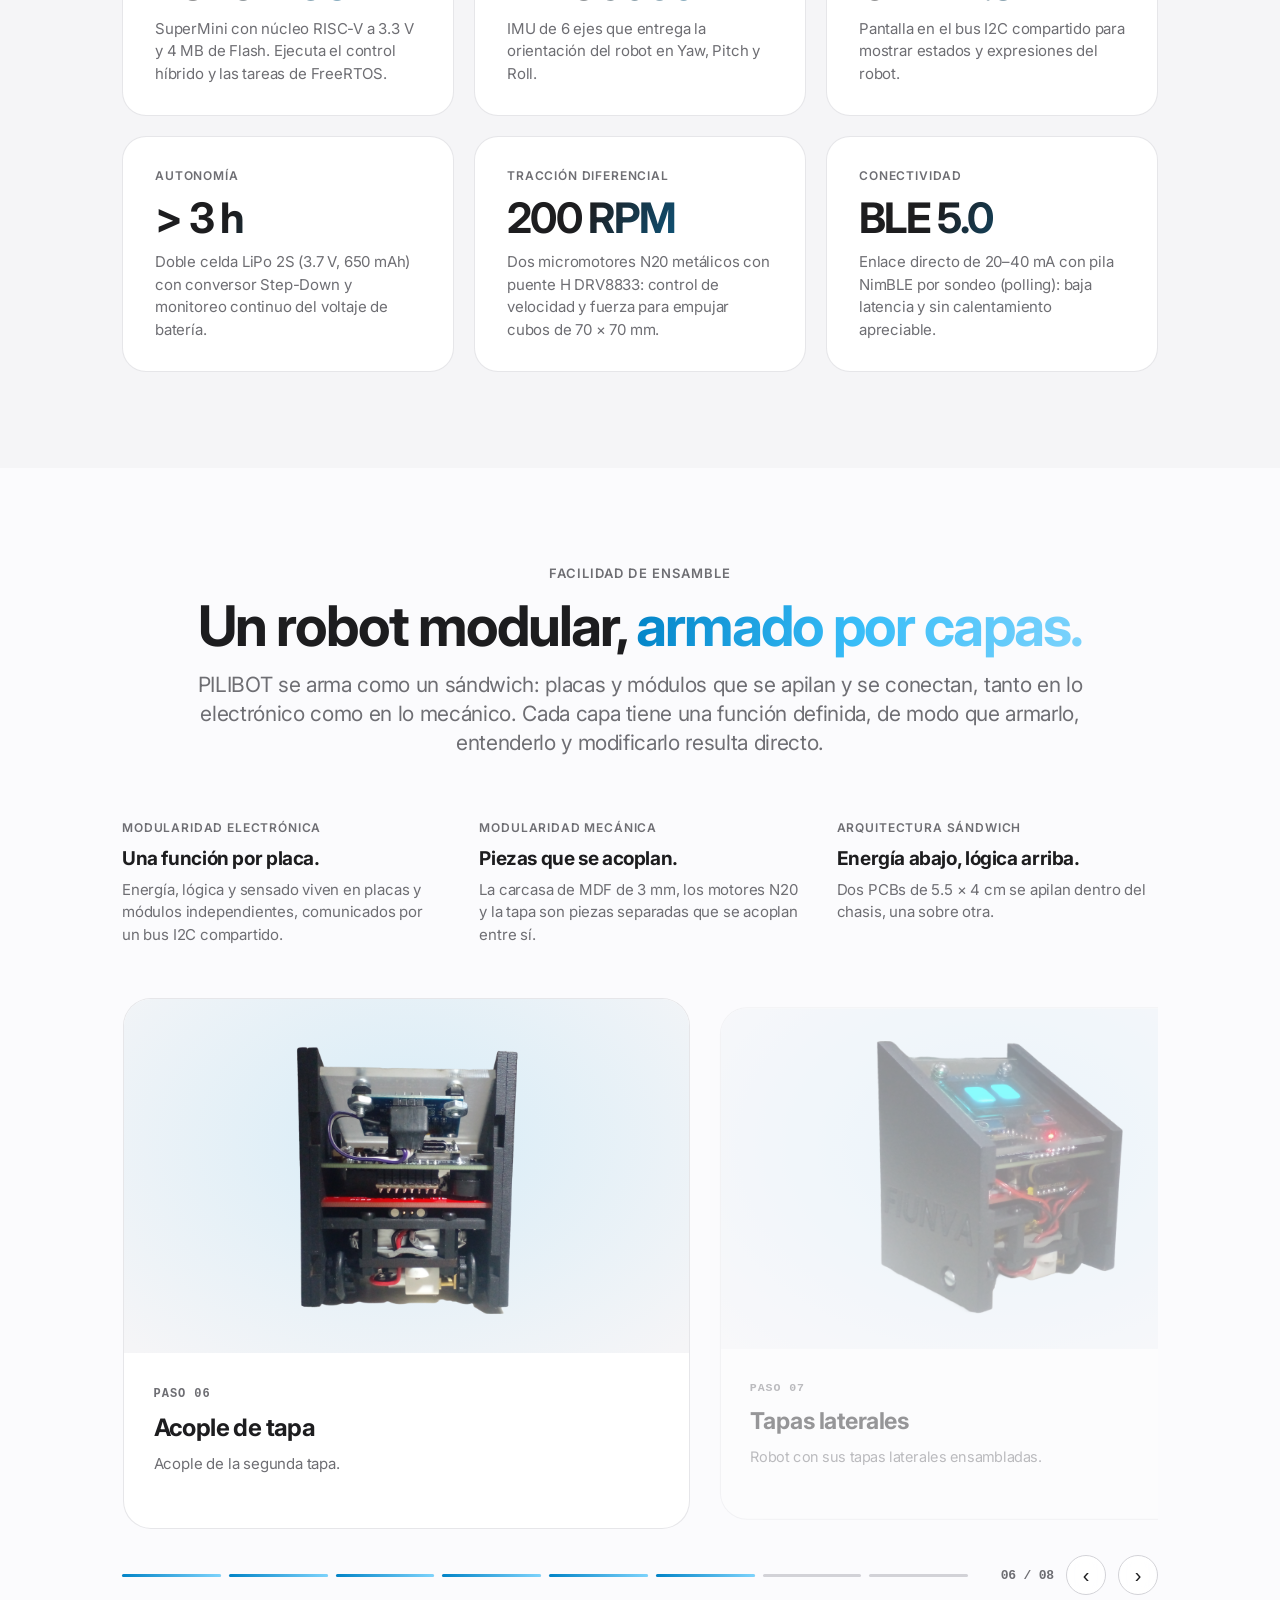
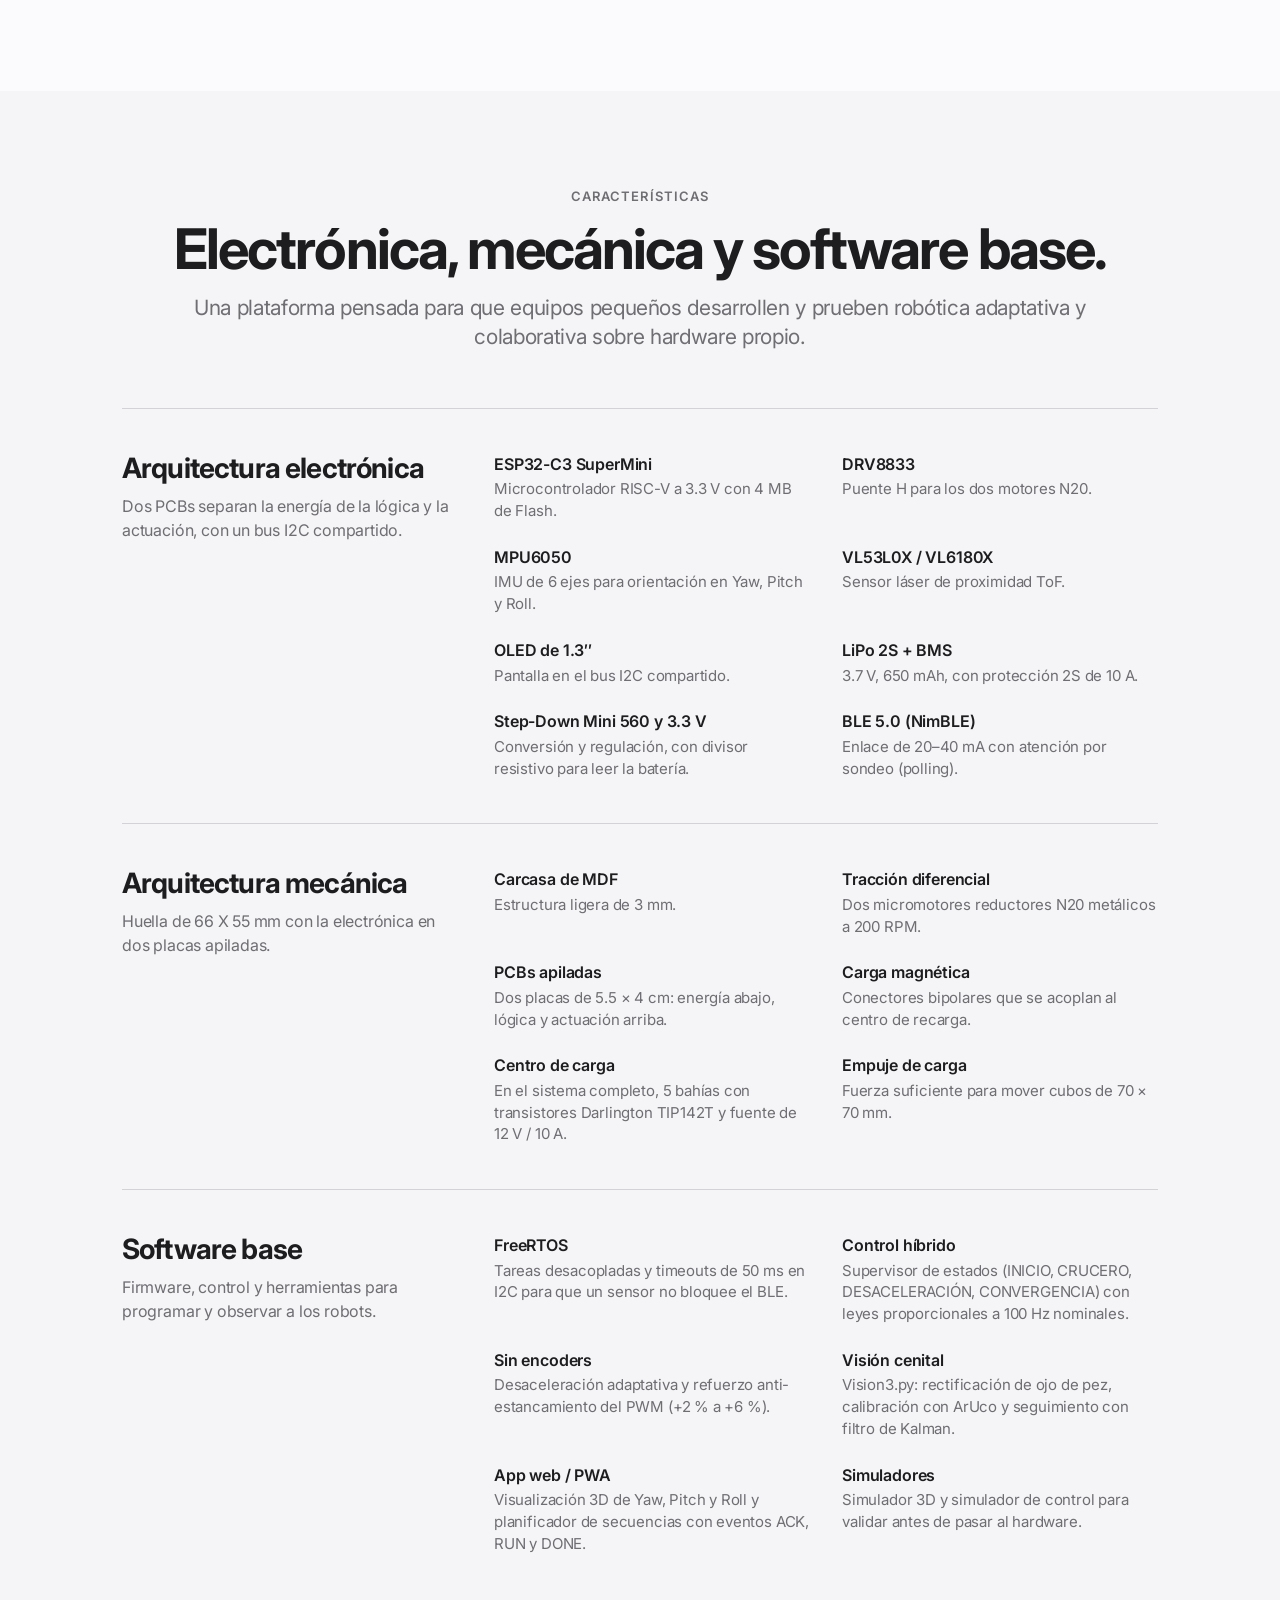
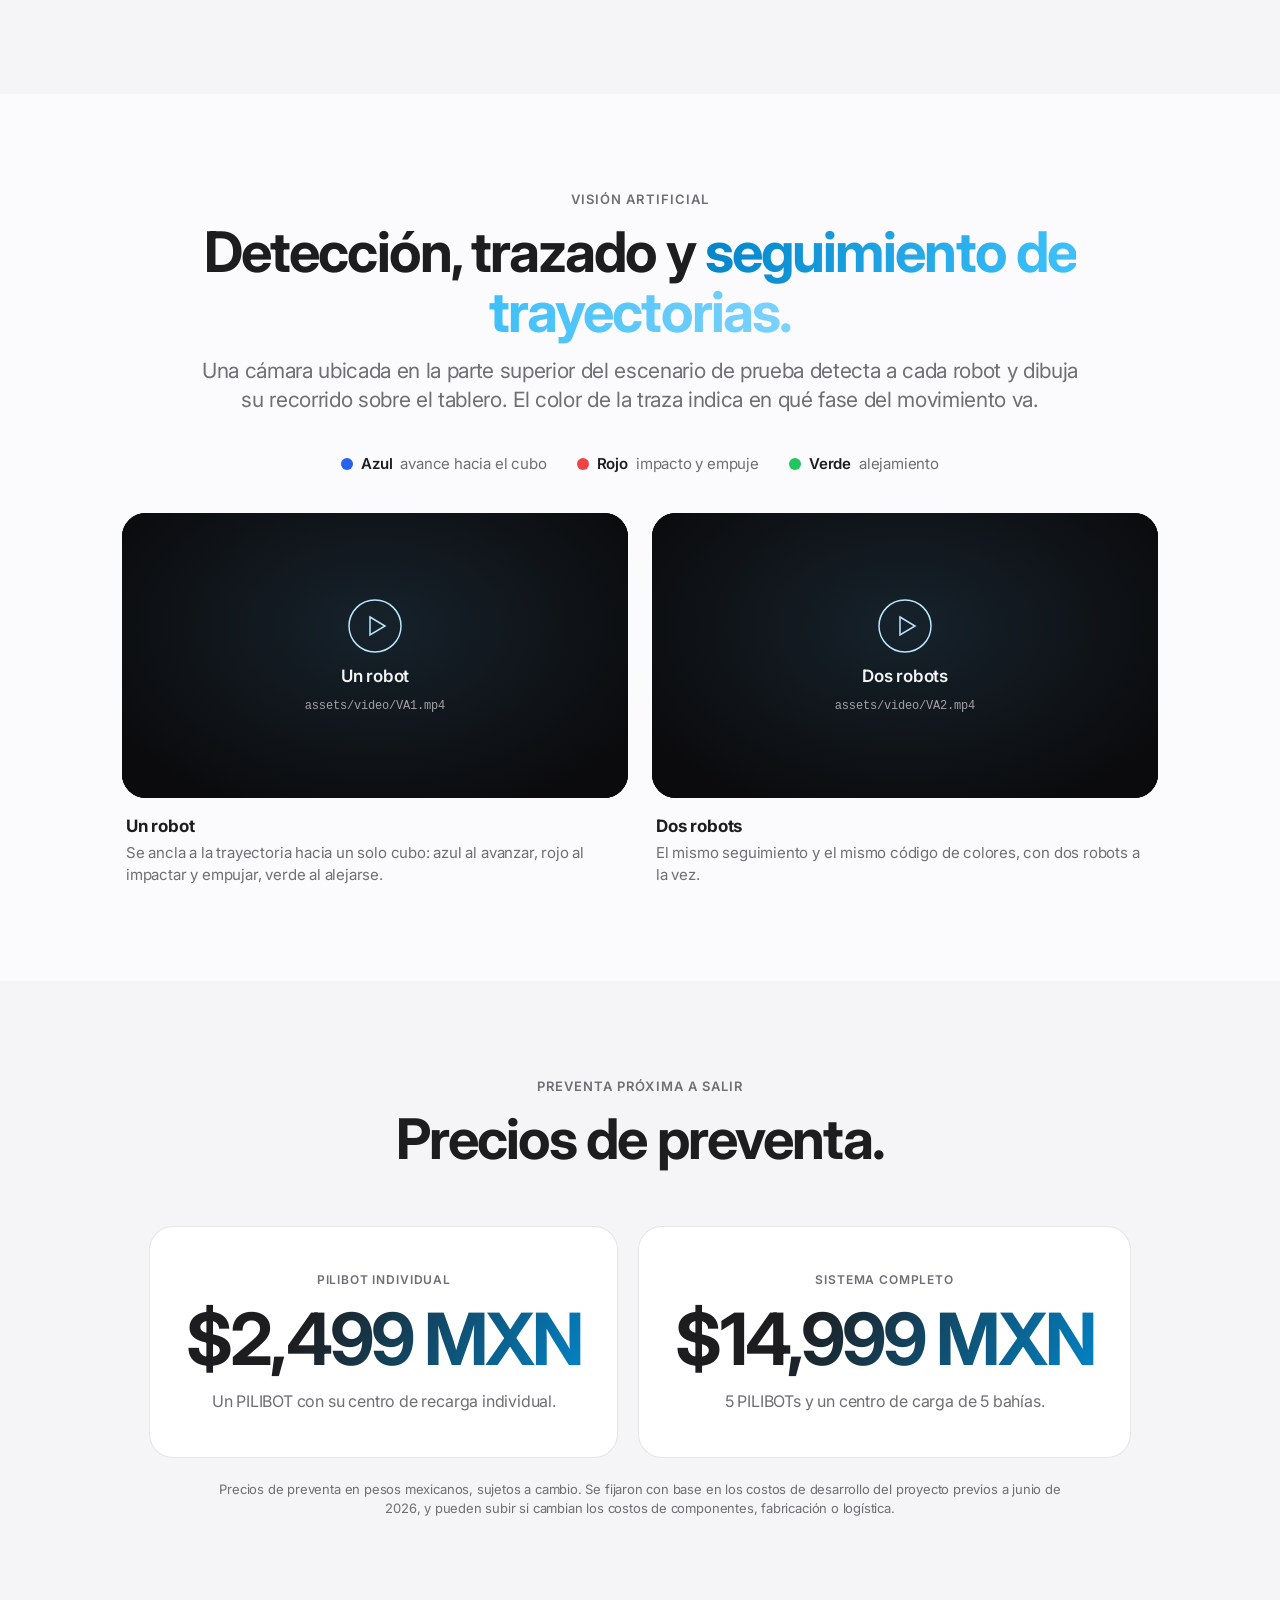
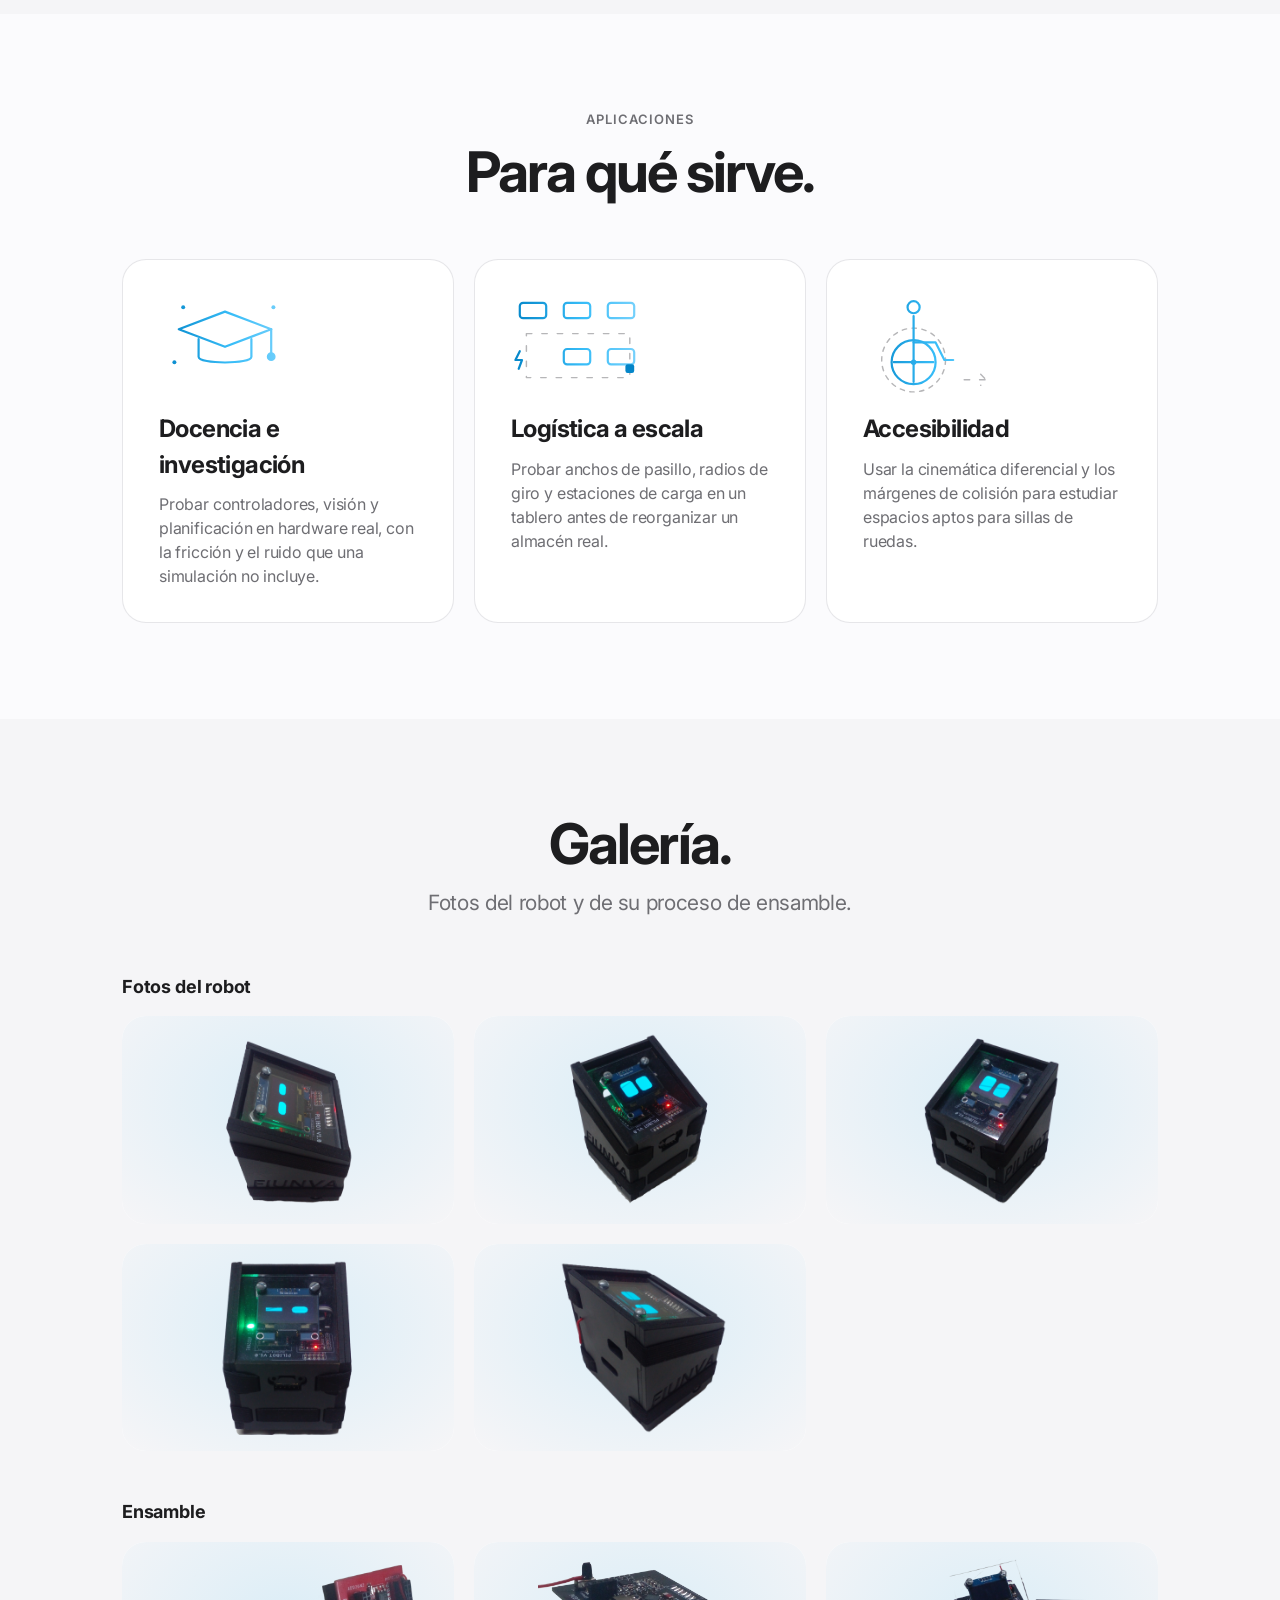
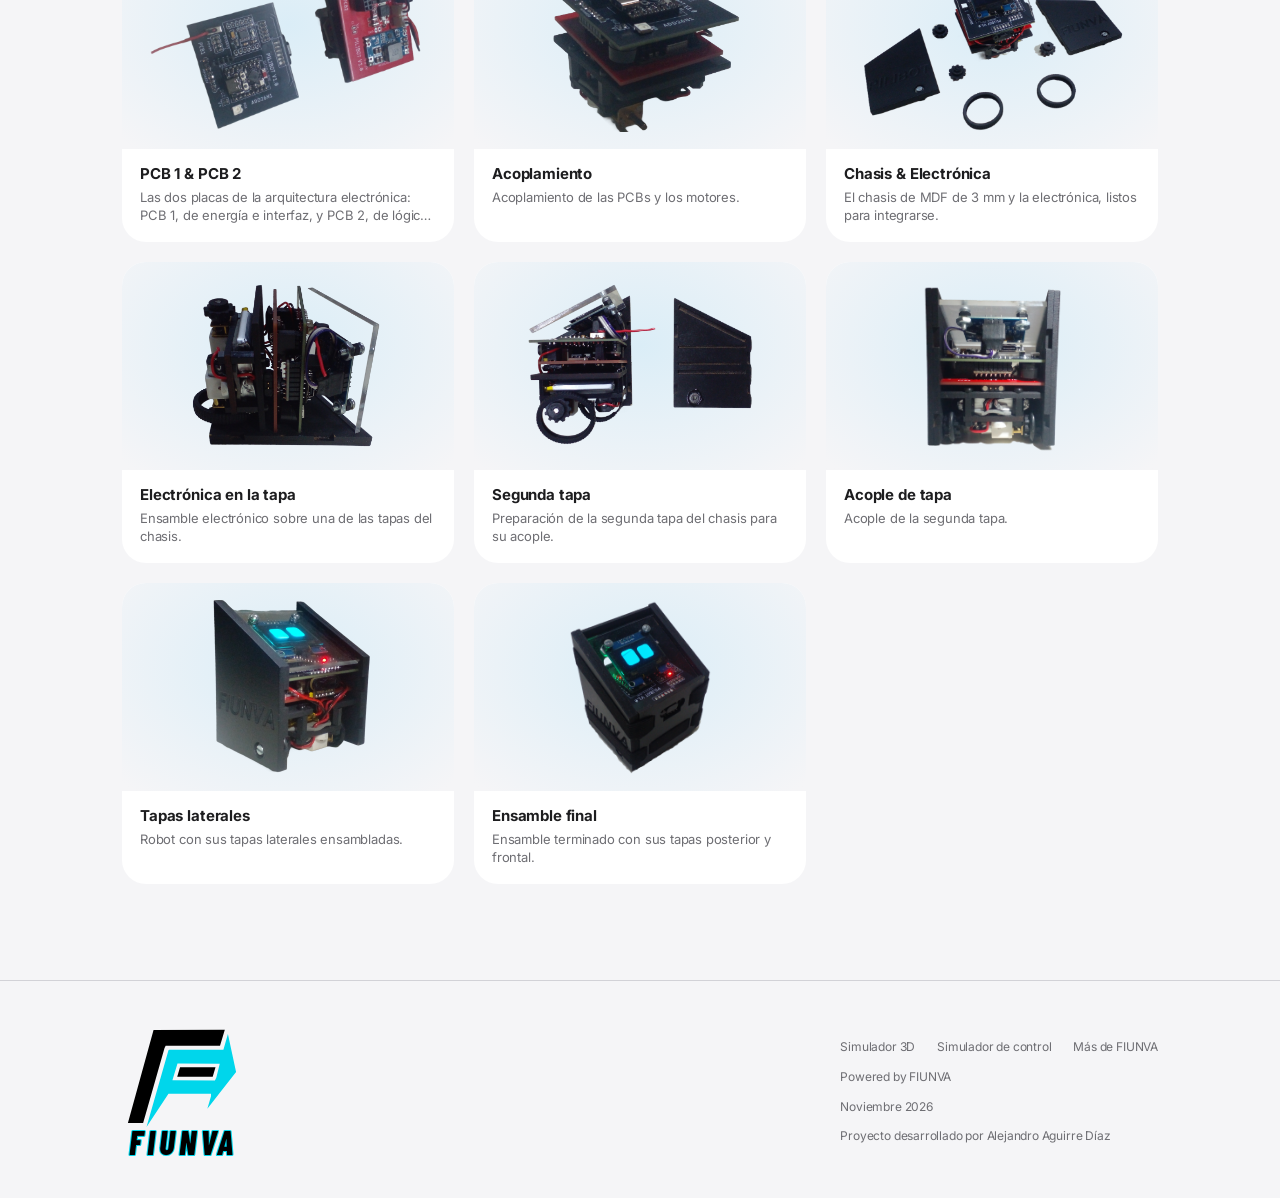
==== commit 8ee71b2b: "Multimedia 2.0" ====
--- a/index.html
+++ b/index.html
@@ -1,1261 +1,1375 @@
-<!DOCTYPE html>
-<html lang="es" data-theme="light">
-<head>
-<script>
-(function(){try{var t=new URLSearchParams(location.search).get('theme')||localStorage.getItem('fiunva-theme');if(t)document.documentElement.dataset.theme=t;}catch(e){}})();
-</script>
-<meta charset="UTF-8">
-<meta name="viewport" content="width=device-width, initial-scale=1.0">
-<title>PILIBOT - FIUNVA</title>
-    <meta name="description" content="Minirobots autónomos de bajo costo con arquitectura electrónica, mecánica y de software propia para experimentar con control, visión y navegación en un tablero real.">
-    <meta property="og:title" content="PILIBOT - FIUNVA">
-    <meta property="og:description" content="Minirobots autónomos de bajo costo con arquitectura electrónica, mecánica y de software propia para experimentar con control, visión y navegación en un tablero real.">
-    <meta property="og:type" content="website">
-    <meta property="og:url" content="https://fiunva.github.io/PILIBOT/">
-    <meta property="og:site_name" content="FIUNVA">
-    <meta property="og:image" content="https://fiunva.github.io/PILIBOT/assets/img/og-preview.jpg">
-    <meta property="og:image:secure_url" content="https://fiunva.github.io/PILIBOT/assets/img/og-preview.jpg">
-    <meta property="og:image:type" content="image/jpeg">
-    <meta property="og:image:width" content="1352">
-    <meta property="og:image:height" content="895">
-    <meta property="og:image:alt" content="PILIBOT de FIUNVA, minirobot autónomo">
-    <meta name="twitter:card" content="summary_large_image">
-    <meta name="twitter:title" content="PILIBOT - FIUNVA">
-    <meta name="twitter:description" content="Minirobots autónomos de bajo costo con arquitectura electrónica, mecánica y de software propia para experimentar con control, visión y navegación en un tablero real.">
-    <meta name="twitter:image" content="https://fiunva.github.io/PILIBOT/assets/img/og-preview.jpg">
-    <meta name="twitter:image:alt" content="PILIBOT de FIUNVA, minirobot autónomo">
-    <link rel="canonical" href="https://fiunva.github.io/PILIBOT/">
-    <link rel="icon" type="image/svg+xml" href="data:image/svg+xml,%3csvg xmlns='http://www.w3.org/2000/svg' viewBox='0 0 426 366'%3e%3cpath fill='%2300D6EB' fill-rule='evenodd' d='M376,32 L360,88 L167,88 L165,90 L87,362 L165,244 L316,244 L316,253 L303,297 L405,167Z M179,196 L197,137 L347,138 L335,186 L330,197Z'/%3e%3cpath fill='%23000000' fill-rule='evenodd' d='M196,184 L322,184 L332,150 L206,150Z M365,17 L112,18 L21,348 L75,348 L151,82 L155,74 L348,74Z'/%3e%3c/svg%3e">
-<link rel="preconnect" href="https://fonts.googleapis.com">
-<link rel="preconnect" href="https://fonts.gstatic.com" crossorigin>
-<link href="https://fonts.googleapis.com/css2?family=Barlow+Condensed:ital,wght@1,700;1,800&family=Inter:wght@400;500;600;700&display=swap" rel="stylesheet">
-<style>
-  :root{
-    --paper:#fbfbfd; --alt:#f5f5f7; --card:#ffffff; --ink:#1d1d1f; --muted:#6e6e73; --rule:#d2d2d7;
-    --accent:#0071e3; --accent-ink:#ffffff; --nav:rgba(251,251,253,.8);
-    /* FIUNVA brand */
-    --cf:#00D6EB; --cr:#FF6A00; --ce:#1447FF; --cc:#C9CED3; --logo-ink:#000000;
-    --dsp:"Barlow Condensed","Arial Narrow",sans-serif;
-    --sans:-apple-system,BlinkMacSystemFont,"SF Pro Display","SF Pro Text","Inter","Helvetica Neue",Arial,sans-serif;
-    --mono:ui-monospace,"SF Mono",Menlo,monospace;
-    color-scheme:light;
-  }
-  :root[data-theme="dark"]{
-    --paper:#000000; --alt:#0d0d0f; --card:#1d1d1f; --ink:#f5f5f7; --muted:#a1a1a6; --rule:#3a3a3d;
-    --accent:#2997ff; --accent-ink:#ffffff; --nav:rgba(0,0,0,.72);
-    --ce:#2D5BFF; --logo-ink:#f2fcfe;
-    color-scheme:dark;
-  }
-
-  /* Wordmark FIUNVA (sin cambios) */
-  .fiunva-svg-wordmark{
-    font-family:var(--dsp); font-style:italic; font-weight:700;
-    fill:var(--logo-ink); stroke:var(--cf); stroke-width:5.5px; stroke-linejoin:miter;
-    paint-order:stroke fill; letter-spacing:0; transition:fill .25s,stroke .25s;
-  }
-
-  *{box-sizing:border-box;margin:0;padding:0}
-  html{scroll-behavior:smooth;scroll-padding-top:72px;-webkit-text-size-adjust:100%}
-  body{
-    background:var(--paper); color:var(--ink); font-family:var(--sans);
-    font-size:17px; line-height:1.47; letter-spacing:-.011em;
-    -webkit-font-smoothing:antialiased; transition:background .25s,color .25s;
-  }
-  ::selection{background:var(--accent);color:var(--accent-ink)}
-  a{color:var(--accent);text-decoration:none}
-  a:hover{text-decoration:underline}
-  :focus-visible{outline:2px solid var(--accent);outline-offset:3px;border-radius:6px}
-  .wrap{max-width:1080px;margin:0 auto;padding:0 22px}
-
-  /* Splash */
-  #splash{position:fixed;inset:0;background:var(--paper);z-index:2000;display:flex;flex-direction:column;align-items:center;justify-content:center;gap:28px;transition:opacity .6s ease,visibility .6s ease}
-  #splash.hidden{opacity:0;visibility:hidden;pointer-events:none}
-  .bar{width:160px;height:3px;border-radius:2px;background:var(--rule);overflow:hidden}
-  .bar>i{display:block;height:100%;width:0;background:var(--ink);border-radius:2px;transition:width .25s ease}
-
-  /* Navegación translúcida */
-  nav.top{position:sticky;top:0;z-index:100;height:60px;background:var(--nav);backdrop-filter:saturate(180%) blur(20px);-webkit-backdrop-filter:saturate(180%) blur(20px);border-bottom:1px solid color-mix(in srgb,var(--rule) 60%,transparent)}
-  nav.top .wrap{height:100%;display:flex;align-items:center;justify-content:space-between;gap:16px}
-.brand{display:flex;align-items:center;gap:10px;color:var(--ink);font-weight:600;font-size:17px}
-    .brand:hover{text-decoration:none}
-    .brand small{font-size:11px;font-weight:600;letter-spacing:.06em;color:var(--muted);margin-left:2px}
-    .nav-powered{font-size:11px;font-weight:700;letter-spacing:.08em;color:#0066cc;margin-left:4px}
-    [data-theme="dark"] .nav-powered{color:#4da6ff}
-  .links{display:flex;gap:28px;font-size:13px}
-  .links a{position:relative;color:var(--ink);opacity:.8;transition:opacity .2s}
-  .links a:hover,.links a.active{opacity:1;text-decoration:none}
-  .links a::after{content:"";position:absolute;left:0;right:0;bottom:-7px;height:2px;border-radius:2px;background:linear-gradient(90deg,var(--e1),var(--e2),var(--e3));transform:scaleX(0);transform-origin:center;transition:transform .35s cubic-bezier(.2,.7,.2,1)}
-  .links a:hover::after,.links a.active::after{transform:scaleX(1)}
-  #th{background:none;border:0;color:var(--ink);opacity:.8;cursor:pointer;width:32px;height:32px;border-radius:50%;display:grid;place-items:center;font-size:16px;transition:background .2s}
-  #th:hover{opacity:1;background:var(--alt)}
-
-  /* Botones */
-  .btn{display:inline-flex;align-items:center;justify-content:center;font:inherit;font-size:17px;line-height:1;padding:12px 22px;border-radius:980px;border:1px solid var(--accent);background:transparent;color:var(--accent);cursor:pointer;transition:background .2s,color .2s,filter .2s}
-  .btn:hover{background:var(--accent);color:var(--accent-ink);text-decoration:none}
-  .btn-primary{background:var(--accent);color:var(--accent-ink)}
-  .btn-primary:hover{filter:brightness(1.1)}
-  .row{display:flex;gap:14px;justify-content:center;flex-wrap:wrap}
-
-  /* Hero */
-  .hero{text-align:center;padding:36px 22px 72px}
-  .hero .logo{display:flex;justify-content:center;margin-bottom:36px}
-  .hero h1{width:clamp(220px,32vw,380px);margin:0 auto;line-height:0}
-  .hero h1 svg{width:100%;height:auto;overflow:visible;display:block}
-  .hero .tagline{font-size:clamp(21px,3.2vw,32px);line-height:1.2;font-weight:600;letter-spacing:-.02em;margin-top:14px}
-  .hero .lead{max-width:640px;margin:22px auto 22px;color:var(--muted);font-size:19px;line-height:1.5}
-  .chips{display:flex;gap:8px;justify-content:center;flex-wrap:wrap;margin-top:36px}
-  .chip{font-size:13px;padding:5px 14px;border-radius:980px;border:1.5px solid var(--rule);color:var(--ink)}
-  body:not(.loaded) .hero>*{opacity:0;transform:translateY(14px)}
-  .hero>*{transition:opacity .9s ease,transform .9s ease}
-  .hero>*:nth-child(2){transition-delay:.08s}.hero>*:nth-child(3){transition-delay:.16s}.hero>*:nth-child(4){transition-delay:.24s}.hero>*:nth-child(5){transition-delay:.32s}
-
-  /* Secciones */
-  section.block{padding:96px 0}
-  section.alt{background:var(--alt)}
-  .head{text-align:center;max-width:960px;margin:0 auto 56px}
-  .head h2{font-size:clamp(34px,5.4vw,56px);line-height:1.07;font-weight:700;letter-spacing:-.035em}
-  .head p{margin:14px auto 0;max-width:900px;color:var(--muted);font-size:21px;line-height:1.38;letter-spacing:-.016em}
-
-  /* Simuladores */
-  .tiles{display:grid;grid-template-columns:1fr 1fr;gap:20px}
-  .tile{background:var(--card);border-radius:28px;padding:44px 40px 40px;display:flex;flex-direction:column;min-height:520px;text-align:center;align-items:center}
-  .tile.inv{background:var(--ink);color:var(--paper)}
-  .tile h3{font-size:32px;line-height:1.1;font-weight:700;letter-spacing:-.03em}
-  .tile .kicker{font-size:14px;color:var(--muted);margin-top:8px}
-  .tile.inv .kicker{color:color-mix(in srgb,var(--paper) 62%,transparent)}
-  .tile .art{flex:1;display:grid;place-items:center;width:100%;margin:20px 0}
-  .tile .art svg{width:min(340px,94%);height:auto;fill:none;stroke-width:2.2;stroke-linecap:round;stroke-linejoin:round;overflow:visible;transition:transform .6s cubic-bezier(.2,.7,.2,1)}
-  .tile:hover .art svg{transform:translateY(-6px) scale(1.05)}
-  .art .soft{stroke:var(--muted);opacity:.5;stroke-width:1.2}
-  .art .dash{stroke-dasharray:4 5}
-  .tile:hover .art .dash{animation:dash 1s linear infinite}
-  @keyframes dash{to{stroke-dashoffset:-18}}
-  .tile p{font-size:15px;line-height:1.45;max-width:60ch;color:var(--muted);margin-bottom:26px}
-  .tile.inv p{color:color-mix(in srgb,var(--paper) 70%,transparent)}
-  .tile .row{gap:10px}
-  .tile .btn{font-size:15px;padding:10px 18px}
-  .tile.inv .btn:not(.btn-primary){color:#2997ff;border-color:#2997ff}
-
-  /* Cifras */
-  .stats{display:grid;grid-template-columns:repeat(4,1fr);gap:20px;text-align:center;margin-bottom:64px}
-  .stat b{display:block;font-size:clamp(30px,4.6vw,48px);line-height:1.05;font-weight:700;letter-spacing:-.035em}
-  .stat span{font-size:14px;color:var(--muted)}
-
-  /* Especificaciones */
-  .specs{display:flex;flex-wrap:wrap;gap:20px;justify-content:center;max-width:none}
-    #precios .specs{flex-wrap:nowrap}
-    #precios .spec.pr{min-width:400px}
-  .spec{background:var(--card);border-radius:24px;padding:34px 36px}
-  .spec h3{font-size:24px;font-weight:700;letter-spacing:-.025em;margin-bottom:10px}
-  .spec p{font-size:16px;line-height:1.5;color:var(--muted)}
-
-  /* Galería */
-  .media-grid{display:grid;grid-template-columns:repeat(auto-fill,minmax(260px,1fr));gap:20px}
-  .media-item{border-radius:24px;overflow:hidden;aspect-ratio:16/9;background:var(--card);position:relative}
-  .media-item img,.media-item video{width:100%;height:100%;object-fit:cover;display:block}
-  .media-item video{object-fit:contain;background:#000}
-  .media-item img.alpha{object-fit:contain;padding:5%;box-sizing:border-box}
-  .media-caption{position:absolute;left:0;right:0;bottom:0;padding:28px 16px 14px;color:#fff;font-size:13px;background:linear-gradient(transparent,rgba(0,0,0,.65))}
-  .add-media{grid-column:1/-1;min-height:200px;border-radius:24px;border:1.5px dashed var(--rule);background:transparent;color:var(--accent);font:inherit;font-size:17px;cursor:pointer;display:flex;align-items:center;justify-content:center;gap:10px;transition:background .2s,border-color .2s}
-  .add-media:hover{background:var(--card);border-color:var(--accent)}
-  .add-media .plus{font-size:28px;font-weight:300;line-height:1}
-
-  /* Pie de página */
-  footer{background:var(--alt);border-top:1px solid var(--rule);padding:44px 0 40px;font-size:12px;color:var(--muted)}
-  .eqn{font-size:21px;font-weight:600;letter-spacing:-.01em;color:var(--ink);margin-bottom:18px;font-family:"Latin Modern Roman","CMU Serif","Times New Roman",serif}
-  .eqn i{margin:0 .2em}
-  .flinks{display:flex;gap:22px;flex-wrap:wrap}
-  .flinks a{color:var(--muted)} .flinks a:hover{color:var(--ink)}
-  footer .wrap{display:flex;flex-direction:column;gap:6px}
-
-  /* Cargando simulador */
-  #loading{position:fixed;inset:0;background:var(--paper);z-index:1000;display:flex;flex-direction:column;align-items:center;justify-content:center;gap:26px;opacity:0;visibility:hidden;transition:opacity .3s,visibility .3s}
-  #loading.visible{opacity:1;visibility:visible}
-  #loading p{font-size:14px;color:var(--muted)}
-
-
-  /* Wordmark PILIBOT: mismo estilo que FIUNVA, contorno con barrido naranja-verde-azul */
-  .pili-wordmark{font-family:var(--dsp);font-style:italic;font-weight:700;fill:var(--logo-ink);stroke-width:5.5px;letter-spacing:0;stroke-linejoin:miter;stroke-miterlimit:4;paint-order:stroke fill;transition:fill .25s}
-
-  /* Fondo ambiental de la portada */
-  .hero{position:relative;isolation:isolate}
-  .hero::before{content:"";position:absolute;inset:-40px 0 auto;height:540px;z-index:-1;pointer-events:none;background:radial-gradient(40% 50% at 22% 40%,rgba(125,211,252,.28),transparent 70%),radial-gradient(38% 50% at 78% 35%,rgba(56,189,248,.20),transparent 70%),radial-gradient(34% 45% at 50% 68%,rgba(186,230,253,.30),transparent 70%);filter:blur(30px);animation:drift 18s ease-in-out infinite alternate}
-  @keyframes drift{to{transform:translate3d(0,24px,0) scale(1.06)}}
-
-
-
-
-  /* Paleta azul frío → blanco (barridos de borde e ilustraciones) */
-  :root{--i1:#0284c7;--i2:#38bdf8;--i3:#7dd3fc;--e1:#7dd3fc;--e2:#38bdf8;--e3:#0369a1;--glint:#22d3ee;--edge:linear-gradient(110deg,transparent 4%,var(--e1) 24%,var(--e2) 42%,var(--e3) 50%,var(--e2) 60%,var(--e1) 76%,transparent 96%)}
-  :root[data-theme="dark"]{--i1:#38bdf8;--i2:#bae6fd;--i3:#ffffff;--e1:#38bdf8;--e2:#bae6fd;--e3:#ffffff;--glint:#ffffff}
-  .tile.inv{--i1:#38bdf8;--i2:#bae6fd;--i3:#ffffff;--e1:#38bdf8;--e2:#bae6fd;--e3:#ffffff}
-  :root[data-theme="dark"] .tile.inv{--i1:#0284c7;--i2:#38bdf8;--i3:#7dd3fc;--e1:#7dd3fc;--e2:#38bdf8;--e3:#0369a1}
-
-  /* Barrido de luz solo en el borde al pasar el mouse */
-  :is(.tile,.spec,.btn,.chip,.add-media,#th,.media-item,.cbtn,.vid,.asm-card){position:relative;isolation:isolate}
-  :is(.tile,.spec,.btn,.chip,.add-media,#th,.media-item,.cbtn,.vid,.asm-card)::before{content:"";position:absolute;inset:-1px;border-radius:inherit;padding:2px;background:var(--edge);background-size:250% 100%;background-position:130% 0;-webkit-mask:linear-gradient(#000 0 0) content-box,linear-gradient(#000 0 0);-webkit-mask-composite:xor;mask:linear-gradient(#000 0 0) content-box,linear-gradient(#000 0 0);mask-composite:exclude;opacity:0;pointer-events:none;z-index:1;filter:drop-shadow(0 0 5px color-mix(in srgb,var(--e2) 70%,transparent));transition:opacity .3s}
-  :is(.tile,.spec,.btn,.chip,.add-media,#th,.media-item,.cbtn,.vid,.asm-card):hover::before,:is(.tile,.spec,.btn,.chip,.add-media,#th,.media-item,.cbtn,.vid,.asm-card):focus-visible::before{opacity:1;animation:sweep 1.8s linear infinite}
-  .media-item::before,.vid::before,.asm-card::before{inset:0}
-  @keyframes sweep{to{background-position:-30% 0}}
-
-  /* Ilustración 3D: vista explosionada en bucle + flujo de aire */
-  .art .fc{fill:var(--card)}
-  .art .fl{fill:color-mix(in srgb,var(--i2) 12%,var(--card))}
-  .art .fr{fill:color-mix(in srgb,var(--i2) 24%,var(--card))}
-  .ex{animation:ex 5.5s ease-in-out infinite}
-  .ex.t{--d:-46px} .ex.m{--d:-23px}
-  @keyframes ex{0%,15%{transform:translateY(0)}42%,68%{transform:translateY(var(--d))}95%,100%{transform:translateY(0)}}
-  .gd{animation:gd 5.5s ease-in-out infinite}
-  @keyframes gd{0%,15%{opacity:0}42%,68%{opacity:1}95%,100%{opacity:0}}
-  .flow{stroke-dasharray:5 9;animation:flow 1.4s linear infinite}
-  @keyframes flow{to{stroke-dashoffset:-28}}
-  .tile,.spec{border:1px solid color-mix(in srgb,var(--rule) 55%,transparent)}
-
-  /* Barra superior: wordmark + Powered by */
-  .brand{gap:14px}
-  .links{gap:22px}
-  #nav-logo{display:flex;line-height:0}
-  .bt{display:flex;flex-direction:column;gap:5px;line-height:1}
-  #nav-word{display:block;width:96px;line-height:0}
-  #nav-word svg{width:100%;height:auto;display:block}
-  .bt small{font-size:10px;font-weight:500;letter-spacing:0;color:var(--muted)}
-  nav.top::after{content:"";position:absolute;left:0;bottom:-1px;height:2px;width:var(--p,0%);background:linear-gradient(90deg,var(--i1),var(--i3));pointer-events:none}
-
-  /* Ilustración de control: señales, vectores y ángulos animados */
-  .art .tx{fill:var(--muted);stroke:none;font:600 9px var(--sans);text-anchor:middle}
-  .needle{transform-origin:40px 164px;animation:yaw 4.2s ease-in-out infinite}
-  @keyframes yaw{0%,100%{transform:rotate(-38deg)}50%{transform:rotate(52deg)}}
-  .pulse,.twk{animation:pulse 2.4s ease-in-out infinite}
-  @keyframes pulse{50%{opacity:.3}}
-  .draw{stroke-dasharray:1;animation:draw 4.5s ease-in-out infinite}
-  @keyframes draw{0%{stroke-dashoffset:1}45%,85%{stroke-dashoffset:0}100%{stroke-dashoffset:-1}}
-
-  /* Contenido ampliado */
-  .eyebrow{display:block;font-size:13px;font-weight:600;letter-spacing:.08em;text-transform:uppercase;color:var(--muted);margin-bottom:14px}
-  .display{font-size:clamp(26px,3.7vw,46px);line-height:1.04;font-weight:700;letter-spacing:-.04em}
-  .hero .eyebrow{margin-top:30px}
-  .hero .display{margin:22px 0 4px}
-  .hero .sub{max-width:900px;margin:26px auto 24px;color:var(--muted);font-size:21px;line-height:1.38;letter-spacing:-.016em}
-  .price{margin-bottom:18px;color:var(--muted)} .price b{color:var(--ink);font-weight:600}
-  .device{width:min(340px,82%);aspect-ratio:1.3;margin:48px auto 0;border-radius:30px;background:#0b0b0d;display:grid;place-items:center;box-shadow:0 30px 60px -30px rgba(0,0,0,.5)}
-  .device svg{width:78%;height:auto}
-  .eye{fill:#00e5ff;filter:drop-shadow(0 0 5px rgba(0,229,255,.7));transform-box:fill-box;transform-origin:center;animation:blinkeye 5s infinite}
-  @keyframes blinkeye{0%,92%,100%{transform:scaleY(1)}96%{transform:scaleY(.1)}}
-  .led{fill:#22c55e;animation:pulse 2s ease-in-out infinite}
-  .gt{background:linear-gradient(100deg,var(--i1),var(--i2),var(--i3));-webkit-background-clip:text;background-clip:text;color:transparent}
-  section.inv{background:var(--ink);color:var(--paper);--i1:#38bdf8;--i2:#bae6fd;--i3:#ffffff}
-  :root[data-theme="dark"] section.inv{--i1:#0284c7;--i2:#38bdf8;--i3:#7dd3fc}
-  .statement{max-width:900px;margin:0 auto;text-align:center}
-  .statement h2{font-size:clamp(34px,6.4vw,76px);line-height:1.04;font-weight:700;letter-spacing:-.04em}
-  .statement p{margin:26px auto 0;max-width:680px;font-size:21px;line-height:1.4;color:color-mix(in srgb,var(--paper) 70%,transparent)}
-  .statement .eyebrow{color:color-mix(in srgb,var(--paper) 55%,transparent)}
-  .bento{display:grid;grid-template-columns:repeat(6,1fr);gap:20px}
-  .bento .spec{grid-column:span 2;display:flex;flex-direction:column;gap:6px;padding:30px 32px}
-  .bento .w3{grid-column:span 3} .bento .w6{grid-column:span 6;flex-direction:row;align-items:center;justify-content:space-between;gap:30px}
-  .kick{font-size:12px;font-weight:600;letter-spacing:.07em;text-transform:uppercase;color:var(--muted)}
-  .big{font-size:clamp(40px,6vw,64px);line-height:1;font-weight:700;letter-spacing:-.04em;padding:6px 0;background:linear-gradient(120deg,var(--ink) 30%,var(--i1));-webkit-background-clip:text;background-clip:text;color:transparent}
-  .bento .spec p{font-size:15px}
-  .split{display:grid;grid-template-columns:1.05fr 1fr;gap:56px;align-items:center}
-  .stage svg{width:100%;height:auto;fill:none;stroke-width:2.2;stroke-linecap:round;stroke-linejoin:round;overflow:visible}
-  .art .tx.l{text-anchor:start;font-size:10.5px}
-  .layers{list-style:none;display:grid;gap:24px}
-  .layers li{padding-left:18px;border-left:2px solid var(--i2)}
-  .layers h3{font-size:19px;font-weight:700;letter-spacing:-.02em}
-  .layers p{font-size:15px;color:var(--muted);margin-top:4px}
-  .states{display:flex;gap:34px;justify-content:center;flex-wrap:wrap;list-style:none;margin-bottom:44px}
-  .states li{position:relative;font:600 13px var(--mono);padding:12px 18px;border-radius:980px;border:1.5px solid var(--rule);color:var(--muted);animation:act 8s infinite}
-  .states li:not(:last-child)::after{content:"→";position:absolute;right:-24px;top:50%;transform:translateY(-52%);color:var(--muted)}
-  .states li:nth-child(2){animation-delay:2s}.states li:nth-child(3){animation-delay:4s}.states li:nth-child(4){animation-delay:6s}
-  @keyframes act{0%,22%{border-color:var(--i2);color:var(--ink);background:color-mix(in srgb,var(--i2) 14%,transparent)}30%,100%{border-color:var(--rule);color:var(--muted);background:transparent}}
-  .trio{display:grid;grid-template-columns:repeat(3,1fr);gap:20px}
-  .pts{list-style:none;display:grid;gap:14px;margin-top:16px;font-size:16px;line-height:1.5;color:var(--muted)}
-  .pts b{color:var(--ink);font-weight:600}
-  .cmp{overflow-x:auto;border-radius:24px;border:1px solid var(--rule);background:var(--card)}
-  .cmp table{width:100%;border-collapse:collapse;min-width:680px;font-size:15px}
-  .cmp th,.cmp td{padding:18px 22px;text-align:left;border-bottom:1px solid var(--rule);color:var(--muted)}
-  .cmp tr:last-child td{border-bottom:0}
-  .cmp th{font-size:13px;font-weight:600}
-  .cmp td:first-child{font-weight:600;color:var(--ink)}
-  .cmp th:nth-child(3),.cmp td:nth-child(3){background:color-mix(in srgb,var(--i2) 11%,transparent);color:var(--ink);font-weight:600}
-
-  .pr{display:flex;flex-direction:column;align-items:center;text-align:center;gap:8px;padding:44px 36px}
-  .pr .big{font-size:clamp(44px,7vw,72px)}
-  .note{margin-top:22px;text-align:center;font-size:13px;color:var(--muted)}
-
-  .feat{display:grid;grid-template-columns:minmax(0,1fr) minmax(0,2fr);gap:40px;padding:44px 0;border-top:1px solid var(--rule)}
-  .feat h3{font-size:28px;line-height:1.1;font-weight:700;letter-spacing:-.03em}
-  .feat>div>p{margin-top:10px;color:var(--muted);font-size:16px;line-height:1.5}
-  .comp{display:grid;grid-template-columns:repeat(2,minmax(0,1fr));gap:24px 32px}
-  .comp dt{font-weight:600;font-size:16px;letter-spacing:-.01em}
-  .comp dd{margin-top:2px;font-size:15px;line-height:1.45;color:var(--muted)}
-
-  /* Carrusel de portada: imagen central con la anterior y la siguiente a los lados */
-  .hero-car{position:relative;width:min(980px,100%);margin:14px auto 0;outline:none}
-  .hc-stage{position:relative;aspect-ratio:2/1;touch-action:pan-y}
-  .hc-stage::before{content:"";position:absolute;inset:6% 24% 12%;border-radius:50%;background:radial-gradient(closest-side,color-mix(in srgb,var(--i2) 34%,transparent),transparent 74%);filter:blur(10px)}
-  .hc-stage::after{content:"";position:absolute;left:37%;right:37%;bottom:8%;height:6%;border-radius:50%;background:radial-gradient(closest-side,rgba(0,0,0,.30),transparent);filter:blur(5px)}
-  .hc-slide{position:absolute;left:50%;top:0;width:50%;height:100%;margin:0 0 0 -25%;opacity:0;transform:scale(.4);filter:blur(6px);transition:transform .5s cubic-bezier(.2,.7,.2,1),opacity .5s ease,filter .5s ease;pointer-events:none;z-index:1}
-  .hc-slide[data-pos="0"]{opacity:1;transform:none;filter:none;z-index:3;pointer-events:auto}
-  .hc-slide[data-pos="-1"],.hc-slide[data-pos="1"]{opacity:.6;filter:blur(1.2px);z-index:2;pointer-events:auto;cursor:pointer}
-  .hc-slide[data-pos="-1"]{transform:translateX(-72%) scale(.62)}
-  .hc-slide[data-pos="1"]{transform:translateX(72%) scale(.62)}
-  .hc-slide[data-pos="-1"]:hover,.hc-slide[data-pos="1"]:hover{opacity:.9}
-  .hc-slide img{position:absolute;left:0;top:6%;width:100%;height:88%;object-fit:contain;object-position:center;user-select:none;filter:drop-shadow(0 20px 24px rgba(0,0,0,.28));transform:translate3d(calc(var(--px,0)*12px),calc(var(--py,0)*8px),0);transition:transform .3s ease,opacity .4s ease}
-  .hc-slide .ph{display:none}
-  .hc-slide .ph svg{width:62%;height:auto}
-  .hc-slide.missing img{display:none}.hc-slide.missing .ph{display:grid;place-items:center;width:100%;height:100%}
-  .cbtn{position:absolute;top:42%;z-index:3;width:44px;height:44px;border-radius:50%;border:1px solid var(--rule);background:color-mix(in srgb,var(--card) 82%,transparent);backdrop-filter:blur(10px);-webkit-backdrop-filter:blur(10px);color:var(--ink);font-size:22px;line-height:1;cursor:pointer;opacity:0;transition:opacity .25s,transform .25s}
-  .cbtn.prev{left:0}.cbtn.next{right:0}
-  .hero-car:hover .cbtn,.cbtn:focus-visible{opacity:1}
-  .cbtn:hover{transform:scale(1.08)}
-  @media(hover:none){.cbtn{opacity:1}}
-  .hc-foot{display:flex;flex-direction:column;align-items:center;gap:14px;margin-top:6px}
-  .hc-dots{display:flex;gap:8px}
-  .hc-dots button{width:8px;height:8px;border:0;border-radius:99px;background:var(--rule);cursor:pointer;padding:0;transition:width .4s cubic-bezier(.2,.7,.2,1),background .3s}
-  .hc-dots button.on{width:30px;background:var(--ink)}
-
-  /* Video */
-  .vid{position:relative;aspect-ratio:var(--ar,1.7778);width:min(100%,calc(78vh*var(--ar,1.7778)));margin:0 auto;border-radius:28px;overflow:hidden;background:#0b0b0d}
-  .vid video{position:absolute;left:0;top:0;width:100%;height:100%;object-fit:cover;background:#000}
-  .vid-ph{position:absolute;inset:0;z-index:1;display:grid;place-content:center;justify-items:center;gap:10px;text-align:center;color:#a1a1a6;background:radial-gradient(60% 70% at 50% 40%,#16222b,#0b0b0d);pointer-events:none}
-  .vid-ph svg{width:56px;height:56px;fill:none;stroke:#bae6fd;stroke-width:1.5}
-  .vid-ph b{color:#f5f5f7;font-weight:600;font-size:17px}
-  .vid-ph span{font:12px var(--mono)}
-  .vid.ready .vid-ph{display:none}
-
-  /* Facilidad de ensamble: carrusel horizontal por pasos */
-  .pillars{display:grid;grid-template-columns:repeat(3,1fr);gap:36px;margin-bottom:52px}
-  .pillars h3{font-size:19px;font-weight:700;letter-spacing:-.02em;margin-top:6px}
-  .pillars p{margin-top:6px;font-size:15px;line-height:1.5;color:var(--muted)}
-  .asm-track{display:flex;gap:20px;overflow-x:auto;padding-right:26%;scroll-snap-type:x mandatory;scrollbar-width:none;outline:none;-webkit-overflow-scrolling:touch}
-  .asm-track::-webkit-scrollbar{display:none}
-  .asm-card{flex:0 0 min(74%,700px);scroll-snap-align:start;border-radius:28px;background:var(--card);border:1px solid color-mix(in srgb,var(--rule) 55%,transparent);overflow:hidden;opacity:.45;transform:scale(.965);transition:opacity .55s,transform .55s cubic-bezier(.2,.7,.2,1)}
-  .asm-card.on{opacity:1;transform:none}
-  .asm-img{position:relative;aspect-ratio:16/10;display:grid;place-items:center;background:radial-gradient(70% 80% at 50% 40%,color-mix(in srgb,var(--i2) 16%,var(--alt)),var(--alt))}
-  .asm-img img{position:absolute;inset:0;width:100%;height:100%;object-fit:cover}
-  .asm-img .ph{display:none;width:34%}.asm-img .ph svg{width:100%;height:auto}
-  .asm-card.missing .ph{display:block}
-  .asm-img img.alpha{object-fit:contain;padding:6%;box-sizing:border-box}
-  .asm-card.missing img{display:none}
-  .asm-txt{padding:26px 30px 30px}
-  .asm-txt .num{font:600 12px var(--mono);letter-spacing:.08em;text-transform:uppercase;color:var(--muted)}
-  .asm-txt h3{font-size:24px;font-weight:700;letter-spacing:-.025em;margin:6px 0 8px}
-  .asm-txt p{font-size:15px;line-height:1.5;color:var(--muted)}
-  .asm-bar{display:flex;align-items:center;gap:22px;margin-top:26px}
-  .asm-prog{display:flex;gap:8px;flex:1}
-  .seg{position:relative;flex:1;height:22px;border:0;background:none;cursor:pointer;padding:0}
-  .seg::before{content:"";position:absolute;left:0;right:0;top:50%;height:3px;margin-top:-1.5px;border-radius:2px;background:var(--rule)}
-  .seg i{position:absolute;left:0;right:0;top:50%;height:3px;margin-top:-1.5px;border-radius:2px;transform:scaleX(0);transform-origin:left;background:linear-gradient(90deg,var(--i1),var(--i3))}
-  .seg.done i{transform:scaleX(1)}
-  .seg.on i{animation:fill var(--ms,3s) linear forwards}
-  @keyframes fill{to{transform:scaleX(1)}}
-  .asm:hover .seg.on i,.asm.off .seg.on i{animation-play-state:paused}
-  .asm-ctl{display:flex;align-items:center;gap:12px}
-  .asm-ctl span{font:600 13px var(--mono);color:var(--muted);min-width:64px;text-align:right}
-  .asm-ctl .cbtn{position:static;opacity:1;width:40px;height:40px;font-size:20px}
-  @media(prefers-reduced-motion:reduce){.seg.on i{transform:scaleX(1)}}
-  .bento .big{font-size:clamp(28px,3.4vw,42px)}
-
-  .media-item.ready .vid-ph{display:none}
-  .media-item .ph{display:none}
-  .media-item.missing img{display:none}
-  .media-item.missing .ph{display:grid;place-items:center;position:absolute;inset:0}
-  .media-item .ph svg{width:40%;height:auto}
-  /* Imágenes con ajuste automático: aparecen al terminar de procesarse */
-  .sm{opacity:0;transition:opacity .5s ease}
-  .sm.ready{opacity:1}
-
-
-  .tile,.spec{transition:transform .35s cubic-bezier(.2,.7,.2,1),box-shadow .35s}
-  .tile:hover,.spec:hover{transform:translateY(-3px);box-shadow:0 22px 44px -26px color-mix(in srgb,var(--e2) 65%,transparent)}
-  .btn{transition:background .2s,color .2s,filter .2s,transform .2s}
-  .btn:active,.cbtn:active{transform:scale(.97)}
-  .pili-glint{font-family:var(--dsp);font-style:italic;font-weight:700;fill:none;stroke-width:5.5px;letter-spacing:0;stroke-linejoin:miter;stroke-miterlimit:4;pointer-events:none}
-  .media-item{aspect-ratio:auto;display:flex;flex-direction:column}
-  .mi-img{position:relative;aspect-ratio:16/10;background:radial-gradient(70% 80% at 50% 40%,color-mix(in srgb,var(--i2) 14%,var(--alt)),var(--alt))}
-  .mi-img img{position:absolute;inset:0;width:100%;height:100%;object-fit:cover}
-  .mi-img img.alpha{object-fit:contain;padding:5%;box-sizing:border-box}
-  .media-item.missing .mi-img .ph{display:grid;place-items:center;position:absolute;inset:0}
-  .media-caption{position:static;padding:14px 18px 18px;color:var(--ink);background:none}
-  .media-caption b{display:block;font-size:15px;font-weight:700;letter-spacing:-.01em}
-  .media-caption span{display:-webkit-box;-webkit-line-clamp:2;-webkit-box-orient:vertical;overflow:hidden;margin-top:3px;font-size:13px;line-height:1.4;color:var(--muted)}
-  footer .wrap.foot{flex-direction:row;align-items:center;justify-content:space-between;gap:36px}
-  .foot-logo{flex:0 0 auto;line-height:0}
-  .foot-info{display:flex;flex-direction:column;align-items:flex-start;gap:12px;text-align:left}
-
-  /* En acción: dos videos al mismo alto, el segundo rellena el ancho restante */
-  .act{--vh:clamp(220px,28vw,340px);display:flex;flex-wrap:wrap;gap:20px;align-items:stretch;max-width:none;width:fit-content;margin:0 auto}
-  .act .vid{width:auto;margin:0;height:var(--vh);aspect-ratio:var(--ar,1.7778);flex:0 0 auto;max-width:90%}
-  .act .vid-fill{width:auto;margin:0;height:var(--vh);aspect-ratio:var(--ar,16/9);flex:0 0 auto;min-width:0}
-
-  /* Visión artificial */
-  .legend{list-style:none;display:flex;flex-wrap:wrap;justify-content:center;gap:12px 30px;margin:-18px 0 38px;font-size:15px;color:var(--muted)}
-  .legend li{display:flex;align-items:center;gap:8px}
-  .legend b{color:var(--ink);font-weight:600}
-  .legend i{display:inline-block;width:12px;height:12px;border-radius:50%}
-  .legend .c1{background:#2563eb}.legend .c2{background:#ef4444}.legend .c3{background:#22c55e}
-  .vis{--ar:1.7778;display:grid;grid-template-columns:repeat(2,minmax(0,1fr));gap:24px}
-  .vf{margin:0}
-  .vis .vid{width:100%;margin:0;border-radius:24px;cursor:pointer}
-  .vis .vid video{object-fit:contain}
-  .vf figcaption{padding:16px 4px 0}
-  .vf figcaption b{display:block;font-size:17px;font-weight:700;letter-spacing:-.01em}
-  .vf figcaption span{display:block;margin-top:3px;font-size:15px;line-height:1.45;color:var(--muted)}
-
-    /* VA0: mismo alto que V3, ancho proporcional, sin recortes */
-    .act .vid-fill video{object-fit:contain}
-
-  /* Símbolos animados de «Para qué sirve» */
-  .ico{width:132px;height:99px;margin-bottom:18px}
-  .ico svg{width:100%;height:100%;fill:none;stroke-width:2;stroke-linecap:round;stroke-linejoin:round;overflow:visible}
-  .ico .soft{stroke:var(--muted);opacity:.5;stroke-width:1.3}
-  .ico .dash{stroke-dasharray:4 5}
-  .swing{transform-origin:102px 32px;animation:swing 2.4s ease-in-out infinite}
-  @keyframes swing{0%,100%{transform:rotate(-14deg)}50%{transform:rotate(14deg)}}
-  .spin{transform-origin:46px 62px;animation:spin 5s linear infinite}
-  @keyframes spin{to{transform:rotate(360deg)}}
-  .foot-info small{font-size:12px;color:var(--muted)}
-    .foot-powered{font-size:14px;font-weight:700;letter-spacing:.08em;color:#0066cc;margin:0;text-align:left}
-    [data-theme="dark"] .foot-powered{color:#4da6ff}
-
-  @media(max-width:860px){
-    .links{display:none}
-    .bento .spec,.bento .w3,.bento .w6{grid-column:span 6}.bento .w6{flex-direction:column;align-items:flex-start}
-    .act .vid{width:100%;height:auto}.act .vid-fill{aspect-ratio:16/9;flex-basis:100%}
-    .vis{grid-template-columns:1fr}
-    footer .wrap.foot{flex-direction:column;align-items:flex-start}.foot-info{align-items:flex-start;text-align:left}
-    .pillars{grid-template-columns:1fr;gap:22px}.asm-card{flex-basis:86%}.asm-track{padding-right:14%}
-    .feat,.comp{grid-template-columns:1fr}.feat{gap:24px;padding:32px 0}
-    .split,.trio{grid-template-columns:1fr}.split{gap:32px}
-    .tiles,.specs{grid-template-columns:1fr}
-    .stats{grid-template-columns:repeat(2,1fr);row-gap:32px}
-    .tile{min-height:0;padding:36px 24px 32px}
-    section.block{padding:72px 0}
-    .hero{padding:28px 22px 56px}
-  }
-  @media(prefers-reduced-motion:reduce){
-    *{transition:none!important;animation:none!important}
-    html{scroll-behavior:auto}
-    body:not(.loaded) .hero>*{opacity:1;transform:none}
-  }
-
-  /* CAD Intro Animation (from FIUNVA.html Mode 1) */
-  .cad-container{position:relative;display:flex;flex-direction:column;align-items:center;justify-content:center;z-index:10}
-  .cad-lockup-svg{width:310px;height:auto;overflow:visible}
-  .cad-stroke-cyan{fill:transparent;stroke:var(--cf);stroke-width:3.5;stroke-dasharray:1400;stroke-dashoffset:1400;animation:cadDrawCyan 1.7s cubic-bezier(0.77,0,0.175,1) forwards}
-  .cad-stroke-ink{fill:transparent;stroke:var(--logo-ink);stroke-width:3.5;stroke-dasharray:1400;stroke-dashoffset:1400;animation:cadDrawInk 1.7s cubic-bezier(0.77,0,0.175,1) 0.25s forwards}
-  @keyframes cadDrawCyan{0%{stroke-dashoffset:1400;fill:transparent}68%{stroke-dashoffset:0;fill:transparent}100%{stroke-dashoffset:0;fill:#00D6EB;stroke-width:0}}
-  @keyframes cadDrawInk{0%{stroke-dashoffset:1400;fill:transparent}68%{stroke-dashoffset:0;fill:transparent}100%{stroke-dashoffset:0;fill:var(--logo-ink);stroke-width:0}}
-  .cad-wordmark-anim{opacity:0;transform:translateY(24px);animation:cadWordmarkSnap 0.65s cubic-bezier(0.16,1,0.3,1) 1.25s forwards}
-  @keyframes cadWordmarkSnap{to{opacity:1;transform:translateY(0)}}
-  .fiunva-svg-wordmark{font-family:var(--dsp);font-style:italic;font-weight:800;fill:var(--logo-ink);stroke:var(--cf);stroke-width:7.5px;stroke-linejoin:miter;paint-order:stroke fill;letter-spacing:0.03em;transition:fill .25s ease,stroke .25s ease}
-</style>
-</head>
-<body>
-  <div id="splash" role="dialog" aria-label="Cargando PILIBOT Hub">
-    <div id="splash-logo"></div>
-  </div>
-
-  <nav class="top" aria-label="Principal">
-    <div class="wrap">
-      <a class="brand" href="#top" id="top-brand" aria-label="PILIBOT, inicio"><span id="nav-logo"></span><span class="bt"><span id="nav-word"></span><small class="nav-powered">POWERED BY FIUNVA</small></span></a>
-      <div class="links">
-        <a href="#simuladores">Simuladores</a>
-        <a href="#accion">En acción</a>
-        <a href="#especificaciones">Especificaciones</a>
-        <a href="#ensamble">Ensamble</a>
-        <a href="#caracteristicas">Características</a>
-        <a href="#vision">Visión</a>
-        <a href="#precios">Preventa</a>
-      </div>
-      <button id="th" aria-label="Cambiar tema" onclick="toggleTheme()">◐</button>
-    </div>
-  </nav>
-
-  <main id="top">
-    <header class="wrap hero">
-      <h1 id="pili-wordmark" aria-label="PILIBOT"></h1>
-      <h2 class="display">Robótica adaptativa y colaborativa,<br><span class="gt">al alcance de todos.</span></h2>
-      <div class="hero-car" id="hero-car" tabindex="0" role="region" aria-roledescription="carrusel" aria-label="Fotos de PILIBOT">
-        <div class="hc-stage" id="hc-stage"></div>
-        <button class="cbtn prev" id="hc-prev" aria-label="Foto anterior">‹</button>
-        <button class="cbtn next" id="hc-next" aria-label="Foto siguiente">›</button>
-        <div class="hc-foot"><div class="hc-dots" id="hc-dots"></div></div>
-      </div>
-      <p class="sub">Minirobots autónomos de bajo costo, con arquitectura electrónica, mecánica y de software propia para experimenar con control, visión y navegación en un tablero real.</p>
-      <div class="row">
-        <a class="btn btn-primary" href="#simuladores">Probar simuladores</a>
-        <a class="btn" href="#especificaciones">Ver especificaciones</a>
-      </div>
-    </header>
-
-
-    <section class="block alt" id="simuladores" aria-labelledby="sim-title">
-      <div class="wrap">
-        <div class="head">
-          <span class="eyebrow">Pruébalo tú mismo</span>
-          <h2 id="sim-title">Simuladores.</h2>
-          <p>Dos entornos interactivos para modelar, simular y experimentar con el PILIBOT.</p>
-        </div>
-        <div class="tiles">
-          <article class="tile">
-            <h3>Simulador 3D</h3>
-            <span class="kicker">Modelo 3D · Interactivo · Planos y Diagramas</span>
-            <div class="art" aria-hidden="true">
-              <svg viewBox="0 0 260 210" aria-hidden="true">
-              <defs>
-                <linearGradient id="ga" gradientUnits="userSpaceOnUse" x1="40" y1="0" x2="220" y2="0"><stop offset="0" style="stop-color:var(--i1)"/><stop offset=".55" style="stop-color:var(--i2)"/><stop offset="1" style="stop-color:var(--i3)"/></linearGradient>
-                <radialGradient id="gh" cx=".35" cy=".55" r=".6"><stop offset="0" style="stop-color:var(--i2);stop-opacity:.7"/><stop offset="1" style="stop-color:var(--i2);stop-opacity:0"/></radialGradient>
-              </defs>
-              <path class="soft flow" d="M4 96C44 96 80 12 130 12S216 96 256 96"/>
-              <path class="soft flow" d="M22 70C58 70 86 28 130 28S202 70 238 70"/>
-              <path class="soft dash gd" d="M60 153V71M200 153V71M130 188V106"/>
-              <g stroke="url(#ga)">
-                <g transform="translate(0,118)">
-                  <path class="fl" d="M60 35 130 70V84L60 49Z"/><path class="fr" d="M130 70 200 35V49L130 84Z"/>
-                  <path class="fc" d="M130 0 200 35 130 70 60 35Z"/>
-                  <path fill="url(#gh)" stroke="none" d="M130 0 200 35 130 70 60 35Z"/>
-                  <path class="soft" stroke-width=".9" d="M147.5 8.75 77.5 43.75M165 17.5 95 52.5M182.5 26.25 112.5 61.25M112.5 8.75 182.5 43.75M95 17.5 165 52.5M77.5 26.25 147.5 61.25"/>
-                </g>
-                <g class="ex m"><g transform="translate(0,100)">
-                  <path class="fl" d="M60 35 130 70V84L60 49Z"/><path class="fr" d="M130 70 200 35V49L130 84Z"/>
-                  <path class="fc" d="M130 0 200 35 130 70 60 35Z"/>
-                  <path d="M130 17.5 165 35 130 52.5 95 35ZM130 0v17.5M200 35h-35M130 70V52.5M60 35h35"/>
-                </g></g>
-                <g class="ex t"><g transform="translate(0,82)">
-                  <path class="fl" d="M60 35 130 70V84L60 49Z"/><path class="fr" d="M130 70 200 35V49L130 84Z"/>
-                  <path class="fc" d="M130 0 200 35 130 70 60 35Z"/>
-                  <ellipse cx="130" cy="35" rx="20" ry="10"/><circle cx="130" cy="35" r="2.5" fill="url(#ga)"/>
-                </g></g>
-              </g>
-            </svg>
-            </div>
-            <p>Prueba el gemelo digital del PILIBOT en 3D. Cinemática real, análisis aerodinamico y estructural con todo el hardware electrónico y mecanico.</p>
-            <div class="row">
-              <button class="btn btn-primary" onclick="launchSimulator('sim3d', true)">Abrir en pestaña nueva</button>
-              <button class="btn" onclick="launchSimulator('sim3d', false)">Abrir aquí</button>
-            </div>
-          </article>
-          <article class="tile inv">
-            <h3>Simulador de control</h3>
-            <span class="kicker">Sistema de control · Análisis matemático · Documentación</span>
-            <div class="art" aria-hidden="true">
-              <svg viewBox="0 0 280 200" aria-hidden="true">
-              <defs><linearGradient id="gb" gradientUnits="userSpaceOnUse" x1="0" y1="0" x2="280" y2="0"><stop offset="0" style="stop-color:var(--i1)"/><stop offset=".55" style="stop-color:var(--i2)"/><stop offset="1" style="stop-color:var(--i3)"/></linearGradient></defs>
-              <rect class="soft" x="8" y="8" width="118" height="118" rx="10"/>
-              <path class="soft" stroke-width=".7" d="M37 8v118M67 8v118M96 8v118M8 37h118M8 67h118M8 96h118"/>
-              <path id="trj" stroke="url(#gb)" d="M30 112V72Q30 50 52 50H104"/>
-              <text class="tx" x="46" y="90">θ 90°</text>
-              <path fill="url(#gb)" stroke="none" d="M-6-4 7 0-6 4Z"><animateMotion dur="5s" repeatCount="indefinite" rotate="auto"><mpath href="#trj"/></animateMotion></path>
-              <text class="tx" x="143" y="30">r</text><text class="tx" x="270" y="30">y</text>
-              <path stroke="url(#gb)" d="M140 36H156M153 33l3 3-3 3M172 36H190M187 33l3 3-3 3M212 36H226M223 33l3 3-3 3M252 36H272M269 33l3 3-3 3"/>
-              <circle stroke="url(#gb)" cx="164" cy="36" r="8"/><text class="tx" x="164" y="39.5" font-size="10">Σ</text>
-              <rect stroke="url(#gb)" x="190" y="26" width="22" height="20" rx="4"/><text class="tx" x="201" y="39.5" font-size="10">K</text>
-              <rect stroke="url(#gb)" x="226" y="26" width="26" height="20" rx="4"/><text class="tx" x="239" y="39.5" font-size="10">G</text>
-              <path class="soft flow" d="M262 36V60H164V44"/><path stroke="url(#gb)" d="M160 50l4-6 4 6"/>
-              <circle r="2.4" fill="url(#gb)" stroke="none"><animateMotion dur="2.6s" repeatCount="indefinite" path="M140 36H272"/></circle>
-              <path class="soft" d="M146 126V76M146 126H270"/><path class="soft dash" d="M146 92H270"/>
-              <path id="rsp" class="draw" pathLength="1" stroke="url(#gb)" d="M146 126C158 126 160 76 178 82S196 94 210 92S240 92 270 92"/>
-              <circle r="2.6" fill="url(#gb)" stroke="none"><animateMotion dur="4.5s" repeatCount="indefinite" keyPoints="0;1;1" keyTimes="0;.45;1" calcMode="linear"><mpath href="#rsp"/></animateMotion></circle>
-              <circle class="soft" cx="40" cy="164" r="26"/><path class="soft" stroke-width=".9" d="M40 138v5M66 164h-5M40 190v-5M14 164h5"/>
-              <g class="needle"><path stroke="url(#gb)" d="M40 164V147"/><path fill="url(#gb)" stroke="none" d="M40 142l-3.5 7h7z"/></g><circle cx="40" cy="164" r="2.5" fill="url(#gb)" stroke="none"/>
-              <path class="soft" d="M100 164H160M130 190V138"/><path class="soft dash" d="M158 164V144M130 144H158"/>
-              <g class="pulse"><path stroke="url(#gb)" d="M130 164 158 144M154.3 151 158 144 150.3 145.3"/></g>
-              <path stroke="url(#gb)" stroke-width="1.4" d="M146 164A16 16 0 0 0 143 154.7"/><text class="tx" x="152" y="161">α</text>
-              <circle class="soft" cx="230" cy="164" r="18"/><path class="soft" d="M230 156v16M222 164h16"/>
-              <g fill="url(#gb)" stroke="none"><circle class="twk" cx="222" cy="158" r="1.8"/><circle class="twk" style="animation-delay:-.4s" cx="236" cy="170" r="1.8"/><circle class="twk" style="animation-delay:-.8s" cx="228" cy="173" r="1.8"/><circle class="twk" style="animation-delay:-1.2s" cx="240" cy="160" r="1.8"/><circle class="twk" style="animation-delay:-1.6s" cx="218" cy="168" r="1.8"/><circle class="twk" style="animation-delay:-2s" cx="233" cy="155" r="1.8"/><circle class="twk" style="animation-delay:-.6s" cx="245" cy="168" r="1.8"/></g>
-            </svg>
-            </div>
-            <p>Plano experimental a escala con editor de terrenos, Análisis matemático del sistema de control diseñado en base a datos experimentales reales.</p>
-            <div class="row">
-              <button class="btn btn-primary" onclick="launchSimulator('simam', true)">Abrir en pestaña nueva</button>
-              <button class="btn" onclick="launchSimulator('simam', false)">Abrir aquí</button>
-            </div>
-          </article>
-        </div>
-      </div>
-    </section>
-
-    <section class="block" id="accion" aria-labelledby="vid-title">
-      <div class="wrap">
-        <div class="head"><span class="eyebrow">En acción</span><h2 id="vid-title">PILIBOT en funcionamiento.</h2>
-          <p>El robot operando sobre una superficie real, tal como lo ves en los simuladores.</p></div>
-        <div class="act">
-          <div class="vid" id="vid"><video id="pv" muted loop playsinline preload="metadata" controls></video><div class="vid-ph"><svg viewBox="0 0 56 56"><circle cx="28" cy="28" r="26"/><path d="M23 19l15 9-15 9z"/></svg><b>Video de funcionamiento</b><span></span></div></div>
-          <div class="vid vid-fill" id="vid2"><video id="pv2" muted loop playsinline preload="metadata" controls></video><div class="vid-ph"><svg viewBox="0 0 56 56"><circle cx="28" cy="28" r="26"/><path d="M23 19l15 9-15 9z"/></svg><b>Video VA1</b><span></span></div></div>
-        </div>
-      </div>
-    </section>
-
-    <section class="block alt" id="especificaciones" aria-labelledby="info-title">
-      <div class="wrap">
-        <div class="head"><span class="eyebrow">Especificaciones</span><h2 id="info-title">Ingeniería concentrada en un espacio de 66 X 55 mm.</h2>
-          <p>La medida corresponde al área que de PILIBOT ocupa sobre la superficie de trabajo. Dentro de ese espacio esta toda la arquitectura electronica y mecanica integrada.</p></div>
-        <div class="bento">
-          <article class="spec"><span class="kick">Microprocesador</span><span class="big">ESP32-C3</span><p>SuperMini con núcleo RISC-V a 3.3 V y 4 MB de Flash. Ejecuta el control híbrido y las tareas de FreeRTOS.</p></article>
-          <article class="spec"><span class="kick">Orientación</span><span class="big">MPU6050</span><p>IMU de 6 ejes que entrega la orientación del robot en Yaw, Pitch y Roll.</p></article>
-          <article class="spec"><span class="kick">Interfaz interactiva</span><span class="big">OLED 1.3″</span><p>Pantalla en el bus I2C compartido para mostrar estados y expresiones del robot.</p></article>
-          <article class="spec"><span class="kick">Autonomía</span><span class="big">&gt; 3 h</span><p>Doble celda LiPo 2S (3.7 V, 650 mAh) con conversor Step-Down y monitoreo continuo del voltaje de batería.</p></article>
-          <article class="spec"><span class="kick">Tracción diferencial</span><span class="big">200 RPM</span><p>Dos micromotores N20 metálicos con puente H DRV8833: control de velocidad y fuerza para empujar cubos de 70 × 70 mm.</p></article>
-          <article class="spec"><span class="kick">Conectividad</span><span class="big">BLE 5.0</span><p>Enlace directo de 20–40 mA con pila NimBLE por sondeo (polling): baja latencia y sin calentamiento apreciable.</p></article>
-        </div>
-      </div>
-    </section>
-
-    <section class="block" id="ensamble" aria-labelledby="asm-title">
-      <div class="wrap">
-        <div class="head"><span class="eyebrow">Facilidad de ensamble</span><h2 id="asm-title">Un robot modular, <span class="gt">armado por capas.</span></h2>
-          <p>PILIBOT se arma como un sándwich: placas y módulos que se apilan y se conectan, tanto en lo electrónico como en lo mecánico. Cada capa tiene una función definida, de modo que armarlo, entenderlo y modificarlo resulta directo.</p></div>
-        <div class="pillars">
-          <div><span class="kick">Modularidad electrónica</span><h3>Una función por placa.</h3><p>Energía, lógica y sensado viven en placas y módulos independientes, comunicados por un bus I2C compartido.</p></div>
-          <div><span class="kick">Modularidad mecánica</span><h3>Piezas que se acoplan.</h3><p>La carcasa de MDF de 3 mm, los motores N20 y la tapa son piezas separadas que se acoplan entre sí.</p></div>
-          <div><span class="kick">Arquitectura sándwich</span><h3>Energía abajo, lógica arriba.</h3><p>Dos PCBs de 5.5 × 4 cm se apilan dentro del chasis, una sobre otra.</p></div>
-        </div>
-        <div class="asm" id="asm" role="region" aria-roledescription="carrusel" aria-label="Pasos de ensamble">
-          <div class="asm-track" id="asm-track" tabindex="0"></div>
-          <div class="asm-bar"><div class="asm-prog" id="asm-prog"></div>
-            <div class="asm-ctl"><span id="asm-count">01 / 05</span><button class="cbtn" id="asm-prev" aria-label="Paso anterior">‹</button><button class="cbtn" id="asm-next" aria-label="Paso siguiente">›</button></div></div>
-        </div>
-      </div>
-    </section>
-
-    <section class="block alt" id="caracteristicas" aria-labelledby="car-title">
-      <div class="wrap">
-        <div class="head"><span class="eyebrow">Características</span><h2 id="car-title">Electrónica, mecánica y software base.</h2>
-          <p>Una plataforma pensada para que equipos pequeños desarrollen y prueben robótica adaptativa y colaborativa sobre hardware propio.</p></div>
-        <div class="feat"><div><h3>Arquitectura electrónica</h3><p>Dos PCBs separan la energía de la lógica y la actuación, con un bus I2C compartido.</p></div><dl class="comp"><div><dt>ESP32-C3 SuperMini</dt><dd>Microcontrolador RISC-V a 3.3 V con 4 MB de Flash.</dd></div><div><dt>DRV8833</dt><dd>Puente H para los dos motores N20.</dd></div><div><dt>MPU6050</dt><dd>IMU de 6 ejes para orientación en Yaw, Pitch y Roll.</dd></div><div><dt>VL53L0X / VL6180X</dt><dd>Sensor láser de proximidad ToF.</dd></div><div><dt>OLED de 1.3″</dt><dd>Pantalla en el bus I2C compartido.</dd></div><div><dt>LiPo 2S + BMS</dt><dd>3.7 V, 650 mAh, con protección 2S de 10 A.</dd></div><div><dt>Step-Down Mini 560 y 3.3 V</dt><dd>Conversión y regulación, con divisor resistivo para leer la batería.</dd></div><div><dt>BLE 5.0 (NimBLE)</dt><dd>Enlace de 20–40 mA con atención por sondeo (polling).</dd></div></dl></div>
-        <div class="feat"><div><h3>Arquitectura mecánica</h3><p>Huella de 66 X 55 mm con la electrónica en dos placas apiladas.</p></div><dl class="comp"><div><dt>Carcasa de MDF</dt><dd>Estructura ligera de 3 mm.</dd></div><div><dt>Tracción diferencial</dt><dd>Dos micromotores reductores N20 metálicos a 200 RPM.</dd></div><div><dt>PCBs apiladas</dt><dd>Dos placas de 5.5 × 4 cm: energía abajo, lógica y actuación arriba.</dd></div><div><dt>Carga magnética</dt><dd>Conectores bipolares que se acoplan al centro de recarga.</dd></div><div><dt>Centro de carga</dt><dd>En el sistema completo, 5 bahías con transistores Darlington TIP142T y fuente de 12 V / 10 A.</dd></div><div><dt>Empuje de carga</dt><dd>Fuerza suficiente para mover cubos de 70 × 70 mm.</dd></div></dl></div>
-        <div class="feat"><div><h3>Software base</h3><p>Firmware, control y herramientas para programar y observar a los robots.</p></div><dl class="comp"><div><dt>FreeRTOS</dt><dd>Tareas desacopladas y timeouts de 50 ms en I2C para que un sensor no bloquee el BLE.</dd></div><div><dt>Control híbrido</dt><dd>Supervisor de estados (INICIO, CRUCERO, DESACELERACIÓN, CONVERGENCIA) con leyes proporcionales a 100 Hz nominales.</dd></div><div><dt>Sin encoders</dt><dd>Desaceleración adaptativa y refuerzo anti-estancamiento del PWM (+2 % a +6 %).</dd></div><div><dt>Visión cenital</dt><dd>Vision3.py: rectificación de ojo de pez, calibración con ArUco y seguimiento con filtro de Kalman.</dd></div><div><dt>App web / PWA</dt><dd>Visualización 3D de Yaw, Pitch y Roll y planificador de secuencias con eventos ACK, RUN y DONE.</dd></div><div><dt>Simuladores</dt><dd>Simulador 3D y simulador de control para validar antes de pasar al hardware.</dd></div></dl></div>
-      </div>
-    </section>
-
-    <section class="block" id="vision" aria-labelledby="vis-title">
-      <div class="wrap">
-        <div class="head"><span class="eyebrow">Visión artificial</span><h2 id="vis-title">Detección, trazado y <span class="gt">seguimiento de trayectorias.</span></h2>
-          <p>Una cámara ubicada en la parte superior del escenario de prueba detecta a cada robot y dibuja su recorrido sobre el tablero. El color de la traza indica en qué fase del movimiento va.</p></div>
-        <ul class="legend" aria-label="Código de colores de la trayectoria">
-          <li><i class="c1"></i><b>Azul</b> avance hacia el cubo</li>
-          <li><i class="c2"></i><b>Rojo</b> impacto y empuje</li>
-          <li><i class="c3"></i><b>Verde</b> alejamiento</li>
-        </ul>
-        <div class="vis" id="vis-grid"></div>
-      </div>
-    </section>
-
-    <section class="block alt" id="precios" aria-labelledby="pre-title">
-      <div class="wrap">
-        <div class="head"><span class="eyebrow">Preventa próxima a salir</span><h2 id="pre-title">Precios de preventa.</h2></div>
-        <div class="specs">
-          <article class="spec pr"><span class="kick">PILIBOT individual</span><span class="big">$2,499 MXN</span><p>Un PILIBOT con su centro de recarga individual.</p></article>
-          <article class="spec pr"><span class="kick">Sistema completo</span><span class="big">$14,999 MXN</span><p>5 PILIBOTs y un centro de carga de 5 bahías.</p></article>
-        </div>
-        <p class="note" style="max-width:860px;margin:22px auto 0">Precios de preventa en pesos mexicanos, sujetos a cambio. Se fijaron con base en los costos de desarrollo del proyecto previos a junio de 2026, y pueden subir si cambian los costos de componentes, fabricación o logística.</p>
-      </div>
-    </section>
-
-    <section class="block" aria-labelledby="imp-title">
-      <div class="wrap">
-        <div class="head"><span class="eyebrow">Aplicaciones</span><h2 id="imp-title">Para qué sirve.</h2></div>
-        <div class="trio">
-          <article class="spec"><div class="ico" aria-hidden="true"><svg viewBox="0 0 120 90"><defs><linearGradient id="gi1" gradientUnits="userSpaceOnUse" x1="0" y1="0" x2="120" y2="0"><stop offset="0" style="stop-color:var(--i1)"/><stop offset=".55" style="stop-color:var(--i2)"/><stop offset="1" style="stop-color:var(--i3)"/></linearGradient></defs>
-            <g stroke="url(#gi1)"><path d="M60 16 102 32 60 48 18 32Z"/><path d="M36 41v16c0 7 48 7 48 0V41"/>
-            <g class="swing"><path d="M102 32V54"/><circle cx="102" cy="57" r="3" fill="url(#gi1)"/></g></g>
-            <g fill="url(#gi1)" stroke="none"><circle class="twk" cx="22" cy="12" r="1.8"/><circle class="twk" style="animation-delay:-.8s" cx="104" cy="12" r="1.8"/><circle class="twk" style="animation-delay:-1.6s" cx="14" cy="62" r="1.8"/></g></svg></div><h3>Docencia e investigación</h3><p>Probar controladores, visión y planificación en hardware real, con la fricción y el ruido que una simulación no incluye.</p></article>
-          <article class="spec"><div class="ico" aria-hidden="true"><svg viewBox="0 0 120 90"><defs><linearGradient id="gi2" gradientUnits="userSpaceOnUse" x1="0" y1="0" x2="120" y2="0"><stop offset="0" style="stop-color:var(--i1)"/><stop offset=".55" style="stop-color:var(--i2)"/><stop offset="1" style="stop-color:var(--i3)"/></linearGradient></defs>
-            <g stroke="url(#gi2)"><rect x="8" y="8" width="24" height="14" rx="3"/><rect x="48" y="8" width="24" height="14" rx="3"/><rect x="88" y="8" width="24" height="14" rx="3"/><rect x="48" y="50" width="24" height="14" rx="3"/><rect x="88" y="50" width="24" height="14" rx="3"/></g>
-            <path id="rt" class="soft flow" d="M14 36H108V76H14Z"/>
-            <g class="pulse" stroke="url(#gi2)"><path d="M8 52l-4 8h6l-3 8"/></g>
-            <rect x="-4" y="-4" width="8" height="8" rx="2" fill="url(#gi2)" stroke="none"><animateMotion dur="6s" repeatCount="indefinite" rotate="auto"><mpath href="#rt"/></animateMotion></rect></svg></div><h3>Logística a escala</h3><p>Probar anchos de pasillo, radios de giro y estaciones de carga en un tablero antes de reorganizar un almacén real.</p></article>
-          <article class="spec"><div class="ico" aria-hidden="true"><svg viewBox="0 0 120 90"><defs><linearGradient id="gi3" gradientUnits="userSpaceOnUse" x1="0" y1="0" x2="120" y2="0"><stop offset="0" style="stop-color:var(--i1)"/><stop offset=".55" style="stop-color:var(--i2)"/><stop offset="1" style="stop-color:var(--i3)"/></linearGradient></defs>
-            <circle class="soft dash pulse" cx="46" cy="60" r="29"/>
-            <g stroke="url(#gi3)"><circle cx="46" cy="12" r="5.5"/><path d="M46 20V44H66l8 16h8"/><circle cx="46" cy="62" r="20"/>
-            <g class="spin"><path d="M46 44v36M28 62h36"/></g></g>
-            <circle cx="46" cy="62" r="2.5" fill="url(#gi3)" stroke="none"/>
-            <path class="soft flow" d="M92 78h20M107 73l5 5-5 5"/></svg></div><h3>Accesibilidad</h3><p>Usar la cinemática diferencial y los márgenes de colisión para estudiar espacios aptos para sillas de ruedas.</p></article>
-        </div>
-      </div>
-    </section>
-
-    <section class="block alt" id="galeria" aria-labelledby="media-title">
-      <div class="wrap">
-        <div class="head">
-          <h2 id="media-title">Galería.</h2>
-          <p>Fotos del robot y de su proceso de ensamble.</p>
-        </div>
-        
-        <!-- Hero photos -->
-        <h3 style="font-size:18px;font-weight:700;margin:32px 0 16px">Fotos del robot</h3>
-        <div class="media-grid" id="gallery-hero"></div>
-        
-        <!-- Assembly photos -->
-        <h3 style="font-size:18px;font-weight:700;margin:48px 0 16px">Ensamble</h3>
-        <div class="media-grid" id="gallery-assembly"></div>
-        
-      </div>
-    </section>
-  </main>
-
-  <footer>
-    <div class="wrap foot">
-      <div class="foot-logo" id="footer-logo" role="img" aria-label="FIUNVA"></div>
-      <div class="foot-info">
-        <nav class="flinks" aria-label="Enlaces del proyecto">
-          <a href="SIM3D/index.html" target="_blank" rel="noopener">Simulador 3D</a>
-          <a href="SIMAM/index.html" target="_blank" rel="noopener">Simulador de control</a>
-          <a href="https://fiunva.my.canva.site/" target="_blank" rel="noopener">Más de FIUNVA</a>
-        </nav>
-        <p>Powered by FIUNVA</p>
-        <small>Noviembre 2026</small>
-        <small>Proyecto desarrollado por Alejandro Aguirre Díaz</small>
-      </div>
-    </div>
-  </footer>
-
-  <div id="loading" role="dialog" aria-modal="true" aria-label="Cargando simulador">
-    <div id="loader-logo"></div>
-    <div class="bar"><i id="loader-bar"></i></div>
-    <p id="loader-text">Abriendo simulador…</p>
-  </div>
-
-  <script>
-    /* Tema */
-    const THEME_KEY = 'fiunva-theme';
-    const rootEl = document.documentElement;
-    function getTheme() { return rootEl.getAttribute('data-theme') || 'light'; }
-    function applyTheme(theme) {
-      rootEl.setAttribute('data-theme', theme);
-      try { localStorage.setItem(THEME_KEY, theme); } catch (e) {}
-    }
-    function initTheme() {
-      let saved = null;
-      try { saved = localStorage.getItem(THEME_KEY); } catch (e) {}
-      const urlTheme = new URLSearchParams(window.location.search).get('theme');
-      const prefersDark = window.matchMedia('(prefers-color-scheme: dark)').matches;
-      applyTheme(urlTheme || saved || (prefersDark ? 'dark' : 'light'));
-    }
-    function toggleTheme() { applyTheme(getTheme() === 'dark' ? 'light' : 'dark'); }
-
-    /* Cross-tab synchronization */
-    window.addEventListener('storage', (e) => {
-      if (e.key === THEME_KEY && e.newValue) {
-        applyTheme(e.newValue);
-        const thBtn = document.getElementById('th');
-        if (thBtn) {
-          thBtn.textContent = e.newValue === 'dark' ? '◑' : '◐';
-          thBtn.setAttribute('aria-label', e.newValue === 'dark' ? 'Cambiar a modo claro' : 'Cambiar a modo oscuro');
-        }
-      }
-    });
-
-    /* Logo oficial FIUNVA (sin cambios; markOnly muestra solo el isotipo) */
-    function createFiunvaLockupSVG({ width = 280, extraSvgTop = '', extraSvgBottom = '', animClass = '', clipId = '', markOnly = false } = {}) {
-      const clipAttr = clipId ? `clip-path="url(#${clipId})"` : '';
-      const vb = markOnly ? '0 0 426 366' : '0 0 426 470';
-      const word = markOnly ? '' : `<text class="fiunva-svg-wordmark js-fit" data-l="24.75" data-w="376.5" data-g=".09" x="24.75" y="460" font-size="112" textLength="376.5" lengthAdjust="spacing">FIUNVA</text>`;
-      return `
-        <svg class="fiunva-master-svg ${animClass}" style="width:${width}px; height:auto; overflow:visible;" viewBox="${vb}" role="img" aria-label="Logotipo oficial FIUNVA">
-          ${extraSvgTop}
-          <g ${clipAttr}>
-            <path fill="#00D6EB" fill-rule="evenodd" d="M376,32 L360,88 L167,88 L165,90 L87,362 L165,244 L316,244 L316,253 L303,297 L405,167Z M179,196 L197,137 L347,138 L335,186 L330,197Z"/>
-            <path fill="var(--logo-ink)" fill-rule="evenodd" d="M196,184 L322,184 L332,150 L206,150Z M365,17 L112,18 L21,348 L75,348 L151,82 L155,74 L348,74Z"/>
-          </g>
-          ${word}
-          ${extraSvgBottom}
-        </svg>
-      `;
-    }
-
-    /* Ajusta el tamaño de las letras para ocupar el ancho con un espacio fijo entre ellas */
-    function fitWordmarks() {
-      document.querySelectorAll('.js-fit').forEach(el => {
-        try {
-          const l = +el.dataset.l, w = +el.dataset.w, g = +el.dataset.g, n = el.textContent.length;
-          el.removeAttribute('textLength'); el.removeAttribute('lengthAdjust');
-          el.setAttribute('x', l); el.setAttribute('font-size', 100);
-          const nat = el.getBBox().width;
-          if (!(nat > 0)) return;
-          el.setAttribute('font-size', (100 * w / (nat + (n - 1) * g * 100)).toFixed(2));
-          el.setAttribute('textLength', w); el.setAttribute('lengthAdjust', 'spacing');
-        } catch (e) {}
-      });
-    }
-    function calibrateAllWordmarks() { fitWordmarks(); }
-
-    function createPilibotWordmark(uid) {
-      const t = (cls, st) => `<text class="${cls} js-fit" style="${st}" data-l="24" data-w="422" data-g=".09" x="24" y="110" font-size="112" textLength="422" lengthAdjust="spacing">PILIBOT</text>`;
-      const anim = d => `<animateTransform attributeName="gradientTransform" type="translate" from="0 0" to="470 0" dur="${d}s" repeatCount="indefinite"/>`;
-      return `<svg viewBox="0 0 470 128" role="img" aria-label="PILIBOT" style="overflow:visible">
-        <defs>
-          <linearGradient id="pg-${uid}" gradientUnits="userSpaceOnUse" x1="0" y1="0" x2="470" y2="0" spreadMethod="repeat"><stop offset="0" style="stop-color:var(--e1)"/><stop offset=".3" style="stop-color:var(--e2)"/><stop offset=".5" style="stop-color:var(--e3)"/><stop offset=".7" style="stop-color:var(--e2)"/><stop offset="1" style="stop-color:var(--e1)"/>${anim(6)}</linearGradient>
-          <linearGradient id="pgl-${uid}" gradientUnits="userSpaceOnUse" x1="0" y1="0" x2="470" y2="0" spreadMethod="repeat"><stop offset="0" style="stop-color:var(--glint)" stop-opacity="0"/><stop offset=".4" style="stop-color:var(--glint)" stop-opacity="0"/><stop offset=".5" style="stop-color:var(--glint)" stop-opacity=".95"/><stop offset=".6" style="stop-color:var(--glint)" stop-opacity="0"/><stop offset="1" style="stop-color:var(--glint)" stop-opacity="0"/>${anim(3.4)}</linearGradient>
-        </defs>
-        ${t('pili-wordmark', `stroke:url(#pg-${uid})`)}
-        ${t('pili-glint', `stroke:url(#pgl-${uid})`)}</svg>`;
-    }
-
-    /* Pantalla de inicio: animación CAD de FIUNVA (sin líneas guía) */
-    function runSplashScreen() {
-      return new Promise(resolve => {
-        const splash = document.getElementById('splash');
-        const logoEl = document.getElementById('splash-logo');
-        logoEl.innerHTML = `
-          <div class="cad-container">
-            <svg class="cad-lockup-svg" viewBox="0 0 426 495" role="img" aria-label="FIUNVA CAD Intro">
-              <path class="cad-stroke-cyan" fill-rule="evenodd" d="M376,32 L360,88 L167,88 L165,90 L87,362 L165,244 L316,244 L316,253 L303,297 L405,167Z M179,196 L197,137 L347,138 L335,186 L330,197Z"/>
-              <path class="cad-stroke-ink" fill-rule="evenodd" d="M196,184 L322,184 L332,150 L206,150Z M365,17 L112,18 L21,348 L75,348 L151,82 L155,74 L348,74Z"/>
-              <g class="cad-wordmark-anim">
-                <text class="fiunva-svg-wordmark js-fit" data-l="24.75" data-w="376.5" data-g=".09" x="24.75" y="460" font-size="112" textLength="376.5" lengthAdjust="spacing">FIUNVA</text>
-              </g>
-            </svg>
-          </div>
-        `;
-        if (document.fonts && document.fonts.ready) document.fonts.ready.then(calibrateAllWordmarks);
-        setTimeout(() => {
-          splash.classList.add('hidden');
-          document.body.classList.add('loaded');
-          setTimeout(() => { splash.style.display = 'none'; resolve(); }, 600);
-        }, 2400);
-      });
-    }
-
-    /* Cargador de simulador */
-    let loaderTimer = null;
-    function showLoader() {
-      const bar = document.getElementById('loader-bar');
-      bar.style.width = '0';
-      document.getElementById('loading').classList.add('visible');
-      let p = 0;
-      clearInterval(loaderTimer);
-      loaderTimer = setInterval(() => { p = Math.min(100, p + 7); bar.style.width = p + '%'; if (p >= 100) clearInterval(loaderTimer); }, 60);
-    }
-    function hideLoader() {
-      clearInterval(loaderTimer);
-      document.getElementById('loading').classList.remove('visible');
-    }
-
-    function launchSimulator(simId, newTab = true) {
-      const paths = { 'sim3d': 'SIM3D/index.html', 'simam': 'SIMAM/index.html' };
-      const path = paths[simId];
-      if (!path) return;
-      showLoader();
-      const url = path + '?theme=' + getTheme();
-      setTimeout(() => {
-        if (newTab) window.open(url, '_blank', 'noopener,noreferrer');
-        else window.location.href = url;
-        setTimeout(hideLoader, 1500);
-      }, 900);
-    }
-
-    /* ====== Medios: assets/ folder ====== */
-    const MEDIA = {
-      /* Portada: 5 imágenes del robot */
-      hero: [
-        { src: 'assets/img/IM1.png', alt: 'PILIBOT vista frontal' },
-        { src: 'assets/img/IM2.png', alt: 'PILIBOT vista cenital' },
-        { src: 'assets/img/IM3.png', alt: 'PILIBOT vista lateral' },
-        { src: 'assets/img/IM4.png', alt: 'PILIBOT detalle frontal' },
-        { src: 'assets/img/IM5.png', alt: 'PILIBOT detalle trasero' }
-      ],
-      /* Ensamble: 8 pasos */
-      assembly: [
-        { src: 'assets/img/asm/IM1.png', alt: 'PCB 1 & PCB 2', title: 'PCB 1 & PCB 2', text: 'Las dos placas de la arquitectura electrónica: PCB 1, de energía e interfaz, y PCB 2, de lógica y actuación.' },
-        { src: 'assets/img/asm/IM2.png', alt: 'Acoplamiento', title: 'Acoplamiento', text: 'Acoplamiento de las PCBs y los motores.' },
-        { src: 'assets/img/asm/IM3.png', alt: 'Chasis & Electrónica', title: 'Chasis & Electrónica', text: 'El chasis de MDF de 3 mm y la electrónica, listos para integrarse.' },
-        { src: 'assets/img/asm/IM4.png', alt: 'Electrónica en la tapa', title: 'Electrónica en la tapa', text: 'Ensamble electrónico sobre una de las tapas del chasis.' },
-        { src: 'assets/img/asm/IM5.png', alt: 'Segunda tapa', title: 'Segunda tapa', text: 'Preparación de la segunda tapa del chasis para su acople.' },
-        { src: 'assets/img/asm/IM6.png', alt: 'Acople de tapa', title: 'Acople de tapa', text: 'Acople de la segunda tapa.' },
-        { src: 'assets/img/asm/IM7.png', alt: 'Tapas laterales', title: 'Tapas laterales', text: 'Robot con sus tapas laterales ensambladas.' },
-        { src: 'assets/img/asm/IM8.png', alt: 'Ensamble final', title: 'Ensamble final', text: 'Ensamble terminado con sus tapas posterior y frontal.' }
-      ],
-      /* Video principal para sección "En acción" */
-      video: { src: 'assets/video/V3.mp4', poster: null, cropTop: 1 / 8 }, /* oculta 1/8 superior */
-      /* Video VA0: junto al de funcionamiento, mismo alto que V3, ancho proporcional */
-      videoVA1: { src: 'assets/video/VA0' },
-      /* Sistema de visión: 1 robot y 2 robots */
-      vision: [
-        { src: 'assets/video/VA1', title: 'Un robot', text: 'Se ancla a la trayectoria hacia un solo cubo: azul al avanzar, rojo al impactar y empujar, verde al alejarse.' },
-        { src: 'assets/video/VA2', title: 'Dos robots', text: 'El mismo seguimiento y el mismo código de colores, con dos robots a la vez.' }
-      ]
-    };
-
-    /* Ilustraciones de relleno mientras no existan las fotos */
-    const PH = [
-      '<svg viewBox="0 0 200 160"><rect x="30" y="92" width="10" height="38" rx="4" fill="var(--muted)" opacity=".5"/><rect x="160" y="92" width="10" height="38" rx="4" fill="var(--muted)" opacity=".5"/><rect x="40" y="28" width="120" height="104" rx="24" fill="var(--card)" stroke="var(--muted)" stroke-width="1.5"/><rect x="56" y="44" width="88" height="50" rx="11" fill="#000"/><rect class="eye" x="72" y="58" width="20" height="22" rx="5"/><rect class="eye" x="108" y="58" width="20" height="22" rx="5"/><circle class="led" cx="100" cy="112" r="4.5"/></svg>',
-      '<svg viewBox="0 0 200 160"><rect x="24" y="48" width="14" height="64" rx="5" fill="var(--muted)" opacity=".5"/><rect x="162" y="48" width="14" height="64" rx="5" fill="var(--muted)" opacity=".5"/><rect x="38" y="24" width="124" height="112" rx="22" fill="var(--card)" stroke="var(--muted)" stroke-width="1.5"/><rect x="56" y="44" width="88" height="72" rx="8" fill="none" stroke="var(--muted)" stroke-dasharray="4 4" opacity=".6"/><rect x="82" y="64" width="36" height="32" rx="5" fill="#000"/><circle cx="100" cy="34" r="4" fill="#00e5ff"/></svg>',
-      '<svg viewBox="0 0 200 160"><rect x="40" y="42" width="120" height="76" rx="18" fill="var(--card)" stroke="var(--muted)" stroke-width="1.5"/><path d="M52 62h96" stroke="var(--muted)" opacity=".5"/><circle cx="100" cy="120" r="24" fill="var(--muted)" opacity=".45"/><circle cx="100" cy="120" r="9" fill="var(--card)"/><rect x="132" y="70" width="14" height="14" rx="3" fill="#00e5ff"/></svg>',
-      '<svg viewBox="0 0 200 160"><rect x="40" y="30" width="120" height="100" rx="20" fill="var(--card)" stroke="var(--muted)" stroke-width="1.5"/><rect x="56" y="50" width="88" height="60" rx="10" fill="#0b0b0d"/><rect class="eye" x="74" y="64" width="22" height="24" rx="6"/><rect class="eye" x="104" y="64" width="22" height="24" rx="6"/><circle class="led" cx="100" cy="120" r="5"/></svg>',
-      '<svg viewBox="0 0 200 160"><rect x="36" y="36" width="128" height="88" rx="18" fill="var(--card)" stroke="var(--muted)" stroke-width="1.5"/><rect x="52" y="52" width="96" height="56" rx="8" fill="none" stroke="var(--muted)" stroke-dasharray="6 4" opacity=".6"/><rect x="80" y="66" width="40" height="28" rx="6" fill="#00e5ff" opacity=".8"/><circle class="led" cx="100" cy="130" r="5"/></svg>'
-    ];
-    function layersSVG(k) {
-      let b = '';
-      for (let j = 0; j < 5; j++) {
-        const on = j === k, y = 20 + (4 - j) * 26;
-        b += `<rect x="${on ? 36 : 52}" y="${y}" width="${on ? 128 : 96}" height="14" rx="5" fill="${on ? 'url(#lg)' : 'none'}" stroke="${on ? 'none' : 'var(--muted)'}" stroke-opacity=".5"/>`;
-      }
-      return `<svg viewBox="0 0 200 150"><defs><linearGradient id="lg" x1="0" x2="1"><stop offset="0" style="stop-color:var(--i1)"/><stop offset="1" style="stop-color:var(--i3)"/></linearGradient></defs>${b}</svg>`;
-    }
-
-    /* ====== Ajuste automático de imágenes con fondo transparente ======
-       1) Detecta los píxeles visibles (alfa > UMBRAL).
-       2) Agrupa los fragmentos cercanos y descarta las manchas pequeñas aisladas.
-       3) Recorta el espacio vacío alrededor del objeto principal, con un margen. */
-    const SMART = { umbral: 24, minRel: 0.015, margen: 0.05, maxAnalisis: 640, maxSalida: 1600 };
-
-    function analyzeAlpha(alpha, w, h, o) {
-      const T = o.umbral, n = w * h;
-      const bin = new Uint8Array(n);
-      let any = false;
-      for (let i = 0; i < n; i++) if (alpha[i] > T) { bin[i] = 1; any = true; }
-      if (!any) return null;
-      /* Dilatación cuadrada separable para unir fragmentos del mismo objeto */
-      const r = Math.max(1, Math.round(Math.max(w, h) / 320));
-      const tmp = new Uint8Array(n), dil = new Uint8Array(n);
-      for (let y = 0; y < h; y++) for (let x = 0; x < w; x++) {
-        let v = 0;
-        for (let k = Math.max(0, x - r); k <= Math.min(w - 1, x + r) && !v; k++) v = bin[y * w + k];
-        tmp[y * w + x] = v;
-      }
-      for (let x = 0; x < w; x++) for (let y = 0; y < h; y++) {
-        let v = 0;
-        for (let k = Math.max(0, y - r); k <= Math.min(h - 1, y + r) && !v; k++) v = tmp[k * w + x];
-        dil[y * w + x] = v;
-      }
-      /* Componentes conexos (8 vecinos) sobre la máscara dilatada */
-      const lab = new Int32Array(n), areas = [0], stack = new Int32Array(n);
-      let c = 0;
-      for (let s = 0; s < n; s++) {
-        if (!dil[s] || lab[s]) continue;
-        c++; let sp = 0, area = 0;
-        stack[sp++] = s; lab[s] = c;
-        while (sp) {
-          const p = stack[--sp]; area++;
-          const px = p % w, py = (p - px) / w;
-          for (let dy = -1; dy <= 1; dy++) for (let dx = -1; dx <= 1; dx++) {
-            const qx = px + dx, qy = py + dy;
-            if (qx < 0 || qy < 0 || qx >= w || qy >= h) continue;
-            const q = qy * w + qx;
-            if (dil[q] && !lab[q]) { lab[q] = c; stack[sp++] = q; }
-          }
-        }
-        areas.push(area);
-      }
-      const largest = Math.max(...areas);
-      const minArea = Math.max(largest * o.minRel, n * 0.0002);
-      const keep = areas.map(a => a >= minArea);
-      const mask = new Uint8Array(n);
-      let x0 = w, y0 = h, x1 = -1, y1 = -1, removed = 0;
-      for (let i = 0; i < n; i++) {
-        if (!lab[i]) continue;
-        if (!keep[lab[i]]) { if (bin[i]) removed++; continue; }
-        mask[i] = 1;
-        if (bin[i]) {
-          const x = i % w, y = (i - x) / w;
-          if (x < x0) x0 = x; if (x > x1) x1 = x; if (y < y0) y0 = y; if (y > y1) y1 = y;
-        }
-      }
-      if (x1 < 0) return null;
-      const pad = Math.round(Math.max(x1 - x0 + 1, y1 - y0 + 1) * o.margen) + r + 1;
-      return {
-        mask, removed,
-        box: { x0: Math.max(0, x0 - pad), y0: Math.max(0, y0 - pad), x1: Math.min(w - 1, x1 + pad), y1: Math.min(h - 1, y1 + pad) }
-      };
-    }
-
-    function processImage(im) {
-      const W = im.naturalWidth, H = im.naturalHeight;
-      const sc = Math.min(1, SMART.maxAnalisis / Math.max(W, H));
-      const aw = Math.max(1, Math.round(W * sc)), ah = Math.max(1, Math.round(H * sc));
-      const cv = document.createElement('canvas');
-      cv.width = aw; cv.height = ah;
-      const cx = cv.getContext('2d', { willReadFrequently: true });
-      cx.drawImage(im, 0, 0, aw, ah);
-      const px = cx.getImageData(0, 0, aw, ah).data; /* lanza error si el archivo se abre con file:// */
-      const alpha = new Uint8Array(aw * ah);
-      let clear = 0;
-      for (let i = 0; i < alpha.length; i++) { alpha[i] = px[i * 4 + 3]; if (alpha[i] < 250) clear++; }
-      if (clear / alpha.length < 0.02) return Promise.resolve({ url: im.src, kind: 'opaque' }); /* sin transparencia: no se toca */
-      const res = analyzeAlpha(alpha, aw, ah, SMART);
-      if (!res) return Promise.resolve({ url: im.src, kind: 'alpha' });
-      const b = res.box;
-      const sx = Math.floor(b.x0 / sc), sy = Math.floor(b.y0 / sc);
-      const sw = Math.min(W - sx, Math.ceil((b.x1 - b.x0 + 1) / sc)), sh = Math.min(H - sy, Math.ceil((b.y1 - b.y0 + 1) / sc));
-      const os = Math.min(1, SMART.maxSalida / Math.max(sw, sh));
-      const ow = Math.max(1, Math.round(sw * os)), oh = Math.max(1, Math.round(sh * os));
-      const out = document.createElement('canvas');
-      out.width = ow; out.height = oh;
-      const ox = out.getContext('2d', { willReadFrequently: true });
-      ox.drawImage(im, sx, sy, sw, sh, 0, 0, ow, oh);
-      if (res.removed) { /* borra las manchas descartadas */
-        const d = ox.getImageData(0, 0, ow, oh), data = d.data;
-        const cols = new Int32Array(ow);
-        for (let x = 0; x < ow; x++) cols[x] = Math.min(aw - 1, Math.floor((sx + x / os) * sc));
-        for (let y = 0; y < oh; y++) {
-          const row = Math.min(ah - 1, Math.floor((sy + y / os) * sc)) * aw;
-          for (let x = 0; x < ow; x++) if (!res.mask[row + cols[x]]) data[(y * ow + x) * 4 + 3] = 0;
-        }
-        ox.putImageData(d, 0, 0);
-      }
-      return new Promise(r => out.toBlob(bl => r({ url: bl ? URL.createObjectURL(bl) : im.src, kind: 'alpha' }), 'image/png'));
-    }
-
-    const SMART_CACHE = new Map();
-    function smartImage(src) {
-      if (!SMART_CACHE.has(src)) SMART_CACHE.set(src, new Promise(resolve => {
-        const im = new Image();
-        im.onload = () => {
-          try { resolve(processImage(im)); }
-          catch (e) { console.info('Ajuste automático omitido (abre la página desde un servidor, no con file://):', src); resolve({ url: src, kind: 'alpha' }); }
-        };
-        im.onerror = () => resolve(null);
-        im.src = src;
-      }));
-      return SMART_CACHE.get(src);
-    }
-    /* Carga la imagen ajustada dentro de <img> (con data-src) y avisa si falta el archivo */
-    function smartSet(img, holder) {
-      smartImage(img.dataset.src).then(res => {
-        if (!res) { holder.classList.add('missing'); return; }
-        img.src = res.url;
-        img.classList.add('ready', res.kind === 'opaque' ? 'opq' : 'alpha');
-      });
-    }
-    /* Igual que smartSet, pero espera a que la imagen esté cerca de la pantalla */
-    function smartLazy(img, holder) {
-      const io = new IntersectionObserver(([e]) => { if (e.isIntersecting) { io.disconnect(); smartSet(img, holder); } }, { rootMargin: '500px' });
-      io.observe(holder);
-    }
-
-    /* Oculta fracción lateral y/o vertical del video y ajusta la proporción del contenedor al área visible */
-    function cropVideo(box, vd, top, bottom, left, right) {
-      top = top || 0; bottom = bottom || 0; left = left || 0; right = right || 0;
-      const visV = 1 - top - bottom; /* fracción visible del alto */
-      const visH = 1 - left - right; /* fracción visible del ancho */
-      /* El video cubre el contenedor (object-fit:cover); el contenedor tiene la proporción del área visible,
-         así que el recorte es automático y simétrico en ambos ejes. */
-      vd.style.width = '100%';
-      vd.style.height = '100%';
-      vd.style.left = '0';
-      vd.style.top = '0';
-      const applyAr = () => {
-        if (vd.videoWidth && vd.videoHeight) {
-          const ar = (vd.videoWidth / vd.videoHeight) * (visH / visV);
-          box.style.setProperty('--ar', ar);
-          /* Forzar recálculo del contenedor */
-          box.style.height = box.offsetHeight + 'px';
-        }
-      };
-      vd.addEventListener('loadedmetadata', applyAr);
-      /* Si el video ya tiene metadatos, aplicar inmediatamente */
-      if (vd.videoWidth) applyAr();
-    }
-    /* Acepta un nombre o una lista; si no tiene extensión prueba .mp4, .webm y .mov */
-    function videoSources(src) {
-      return [].concat(src).flatMap(b => /\.\w{2,4}$/.test(b) ? [b] : ['mp4', 'webm', 'mov'].map(e => b + '.' + e));
-    }
-
-    function initMedia() {
-      const $ = (q) => document.querySelector(q);
-      const pad = (n) => String(n).padStart(2, '0');
-      const reduce = matchMedia('(prefers-reduced-motion:reduce)').matches;
-
-      /* --- Carrusel de portada: imagen central con la anterior y la siguiente a los lados --- */
-      const car = $('#hero-car'), stage = $('#hc-stage'), dotsEl = $('#hc-dots');
-      const H = MEDIA.hero, N = H.length;
-      let hi = 0, hHover = false, hUntil = 0, hVis = true;
-      const slides = H.map((it, k) => {
-        const f = document.createElement('figure');
-        f.className = 'hc-slide';
-        f.innerHTML = `<img class="sm" data-src="${it.src}" alt="${it.alt}" draggable="false"><div class="ph" aria-hidden="true">${PH[k % PH.length]}</div>`;
-        smartSet(f.querySelector('img'), f);
-        f.addEventListener('click', () => {
-          if (f.dataset.pos === '1') goH(hi + 1, true);
-          else if (f.dataset.pos === '-1') goH(hi - 1, true);
-        });
-        stage.appendChild(f);
-        return f;
-      });
-      const dots = H.map((_, k) => {
-        const d = document.createElement('button');
-        d.setAttribute('aria-label', 'Ir a la foto ' + (k + 1));
-        d.addEventListener('click', () => goH(k, true));
-        dotsEl.appendChild(d);
-        return d;
-      });
-      function goH(n, manual) {
-        hi = (n + N) % N;
-        slides.forEach((s, k) => {
-          let o = ((k - hi) % N + N) % N;
-          if (o > N / 2) o -= N;
-          s.dataset.pos = Math.abs(o) <= 1 ? String(o) : 'out';
-          s.setAttribute('aria-hidden', o === 0 ? 'false' : 'true');
-        });
-        dots.forEach((d, k) => d.classList.toggle('on', k === hi));
-        if (manual) hUntil = Date.now() + 6000;
-      }
-      goH(0);
-      $('#hc-prev').addEventListener('click', () => goH(hi - 1, true));
-      $('#hc-next').addEventListener('click', () => goH(hi + 1, true));
-      car.addEventListener('keydown', e => {
-        if (e.key === 'ArrowLeft') { goH(hi - 1, true); e.preventDefault(); }
-        if (e.key === 'ArrowRight') { goH(hi + 1, true); e.preventDefault(); }
-      });
-      let sx = null;
-      stage.addEventListener('pointerdown', e => { sx = e.clientX; });
-      stage.addEventListener('pointerup', e => {
-        if (sx !== null && Math.abs(e.clientX - sx) > 40) goH(hi + (e.clientX < sx ? 1 : -1), true);
-        sx = null;
-      });
-      car.addEventListener('pointermove', e => {
-        const r = car.getBoundingClientRect();
-        car.style.setProperty('--px', ((e.clientX - r.left) / r.width - .5) * 2);
-        car.style.setProperty('--py', ((e.clientY - r.top) / r.height - .5) * 2);
-      });
-      car.addEventListener('pointerenter', () => { hHover = true; });
-      car.addEventListener('pointerleave', () => { hHover = false; car.style.setProperty('--px', 0); car.style.setProperty('--py', 0); });
-      new IntersectionObserver(([e]) => { hVis = e.isIntersecting; }, { threshold: .3 }).observe(car);
-      if (!reduce) setInterval(() => { if (hVis && !hHover && Date.now() > hUntil && !document.hidden) goH(hi + 1); }, 2400); /* el doble de rápido */
-
-      /* --- Carrusel de ensamble: pistas horizontales por paso, con temporizador visible --- */
-      const A = MEDIA.assembly, asm = $('#asm'), track = $('#asm-track'), prog = $('#asm-prog'), count = $('#asm-count');
-      const cards = A.map((it, k) => {
-        const c = document.createElement('article');
-        c.className = 'asm-card';
-        c.setAttribute('aria-label', `Paso ${k + 1} de ${A.length}`);
-        c.innerHTML = `<div class="asm-img"><img class="sm" data-src="${it.src}" alt="${it.alt}" draggable="false"><div class="ph" aria-hidden="true">${layersSVG(k)}</div></div><div class="asm-txt"><span class="num">Paso ${pad(k + 1)}</span><h3>${it.title}</h3><p>${it.text}</p></div>`;
-        smartLazy(c.querySelector('img'), c);
-        track.appendChild(c);
-        return c;
-      });
-      const segs = A.map((_, k) => {
-        const b = document.createElement('button');
-        b.className = 'seg';
-        b.setAttribute('aria-label', 'Ir al paso ' + (k + 1));
-        b.innerHTML = '<i></i>';
-        b.addEventListener('click', () => goA(k));
-        prog.appendChild(b);
-        return b;
-      });
-      let ai = -1, lock = false;
-      const stepW = () => cards.length > 1 ? cards[1].offsetLeft - cards[0].offsetLeft : track.clientWidth;
-      function setA(k) {
-        if (k === ai) return;
-        ai = k;
-        cards.forEach((c, j) => c.classList.toggle('on', j === k));
-        segs.forEach((s, j) => { s.classList.toggle('done', j < k); s.classList.remove('on'); });
-        void prog.offsetWidth;
-        segs[k].classList.add('on');
-        count.textContent = `${pad(k + 1)} / ${pad(A.length)}`;
-      }
-      function goA(k) {
-        k = (k + A.length) % A.length;
-        lock = true; setTimeout(() => { lock = false; }, 800);
-        track.scrollTo({ left: k * stepW(), behavior: reduce ? 'auto' : 'smooth' });
-        setA(k);
-      }
-      setA(0);
-      track.addEventListener('scroll', () => {
-        if (lock) return;
-        setA(Math.max(0, Math.min(A.length - 1, Math.round(track.scrollLeft / stepW()))));
-      }, { passive: true });
-      track.addEventListener('keydown', e => {
-        if (e.key === 'ArrowLeft') { goA(ai - 1); e.preventDefault(); }
-        if (e.key === 'ArrowRight') { goA(ai + 1); e.preventDefault(); }
-      });
-      $('#asm-prev').addEventListener('click', () => goA(ai - 1));
-      $('#asm-next').addEventListener('click', () => goA(ai + 1));
-      prog.addEventListener('animationend', e => { if (e.target.parentElement.classList.contains('on')) goA(ai + 1); });
-      new IntersectionObserver(([e]) => asm.classList.toggle('off', !e.isIntersecting), { threshold: .35 }).observe(asm);
-
-      /* --- Videos: se reproducen en silencio al verse y se pausan al salir --- */
-      function bindVideo(box, v, cfg) {
-        if (cfg.poster) v.poster = cfg.poster;
-        const cands = videoSources(cfg.src); let ci = 0;
-        v.src = cands[0] + '#t=0.1'; /* muestra el primer cuadro como portada */
-        v.addEventListener('error', () => { if (++ci < cands.length) v.src = cands[ci] + '#t=0.1'; });
-        const ph = box.querySelector('.vid-ph span'); if (ph) ph.textContent = cands[0];
-        if (cfg.cropTop !== undefined || cfg.cropBottom !== undefined || cfg.cropLeft !== undefined || cfg.cropRight !== undefined) cropVideo(box, v, cfg.cropTop, cfg.cropBottom, cfg.cropLeft, cfg.cropRight);
-        v.addEventListener('loadedmetadata', () => { box.classList.add('ready'); if (cfg.onMeta) cfg.onMeta(v); });
-        let manual = false, auto = false;
-        v.addEventListener('pause', () => { if (!auto) manual = true; });
-        v.addEventListener('play', () => { manual = false; });
-        new IntersectionObserver(([e]) => {
-          if (e.isIntersecting) { if (!manual) v.play().catch(() => {}); }
-          else { auto = true; v.pause(); setTimeout(() => { auto = false; }, 80); }
-        }, { threshold: .5 }).observe(box);
-      }
-      bindVideo($('#vid'), $('#pv'), MEDIA.video);
-      bindVideo($('#vid2'), $('#pv2'), { src: MEDIA.videoVA1.src, onMeta: v => { $('#vid2').style.setProperty('--ar', v.videoWidth / v.videoHeight); } });
-
-      const visGrid = $('#vis-grid'), PLAY = '<svg viewBox="0 0 56 56"><circle cx="28" cy="28" r="26"/><path d="M23 19l15 9-15 9z"/></svg>';
-      MEDIA.vision.forEach(it => {
-        const fig = document.createElement('figure');
-        fig.className = 'vf';
-        fig.innerHTML = `<div class="vid"><video muted loop playsinline preload="metadata" aria-label="${it.title}"></video><div class="vid-ph">${PLAY}<b>${it.title}</b><span></span></div></div><figcaption><b>${it.title}</b><span>${it.text}</span></figcaption>`;
-        visGrid.appendChild(fig);
-        const box = fig.querySelector('.vid'), vd = fig.querySelector('video');
-        bindVideo(box, vd, { src: it.src, onMeta: v => { if (!visGrid.dataset.set && v.videoWidth) { visGrid.dataset.set = 1; visGrid.style.setProperty('--ar', v.videoWidth / v.videoHeight); } } });
-        box.addEventListener('click', () => { vd.paused ? vd.play().catch(() => {}) : vd.pause(); });
-      });
-
-      /* --- Galería: solo imágenes (fotos del robot sin títulos; ensamble con título y descripción) --- */
-      const createMediaItem = (item) => {
-        const div = document.createElement('div');
-        div.className = 'media-item';
-        div.setAttribute('role', 'figure');
-        div.setAttribute('aria-label', item.title || item.alt);
-        const img = document.createElement('img');
-        img.className = 'sm'; img.dataset.src = item.src; img.alt = item.alt; img.draggable = false;
-        const wrap = document.createElement('div');
-        wrap.className = 'mi-img';
-        wrap.appendChild(img);
-        const ph = document.createElement('div');
-        ph.className = 'ph'; ph.setAttribute('aria-hidden', 'true'); ph.innerHTML = PH[0];
-        wrap.appendChild(ph);
-        div.appendChild(wrap);
-        smartLazy(img, div);
-        if (item.title) {
-          const cap = document.createElement('p');
-          cap.className = 'media-caption';
-          cap.innerHTML = `<b>${item.title}</b><span>${item.text}</span>`;
-          div.appendChild(cap);
-        }
-        return div;
-      };
-      MEDIA.hero.forEach(it => $('#gallery-hero').appendChild(createMediaItem(it)));
-      MEDIA.assembly.forEach(it => $('#gallery-assembly').appendChild(createMediaItem(it)));
-    }
-
-    function initNav() {
-      const links = [...document.querySelectorAll('.links a')], map = new Map(links.map(a => [a.getAttribute('href').slice(1), a]));
-      const io = new IntersectionObserver(es => es.forEach(e => {
-        if (!e.isIntersecting) return;
-        links.forEach(l => l.classList.remove('active'));
-        const a = map.get(e.target.id); if (a) a.classList.add('active');
-      }), { rootMargin: '-45% 0px -50% 0px' });
-      map.forEach((_, id) => { const el = document.getElementById(id); if (el) io.observe(el); });
-    }
-
-    async function init() {
-      initTheme();
-      initMedia();
-      document.getElementById('splash-logo').innerHTML = createFiunvaLockupSVG({ width: 150 });
-      document.getElementById('pili-wordmark').innerHTML = createPilibotWordmark('h');
-      document.getElementById('nav-word').innerHTML = createPilibotWordmark('n');
-      document.getElementById('footer-logo').innerHTML = createFiunvaLockupSVG({ width: 120 });
-      initNav();
-      if (document.fonts && document.fonts.load) document.fonts.load('italic 700 100px "Barlow Condensed"').then(fitWordmarks);
-      fitWordmarks();
-      const nav = document.querySelector('nav.top');
-      addEventListener('scroll', () => { const h = document.documentElement; nav.style.setProperty('--p', (100 * h.scrollTop / ((h.scrollHeight - h.clientHeight) || 1)) + '%'); }, { passive: true });
-      document.getElementById('loader-logo').innerHTML = createFiunvaLockupSVG({ width: 120 });
-      document.getElementById('nav-logo').innerHTML = createFiunvaLockupSVG({ width: 60, markOnly: true });
-      await runSplashScreen();
-      setTimeout(calibrateAllWordmarks, 100);
-      document.addEventListener('keydown', (e) => {
-        if ((e.metaKey || e.ctrlKey) && e.key === 'd') { e.preventDefault(); toggleTheme(); }
-      });
-    }
-    init();
-  </script>
-</body>
+<!DOCTYPE html>
+<html lang="es" data-theme="light">
+<head>
+<script>
+(function(){try{var t=new URLSearchParams(location.search).get('theme')||localStorage.getItem('fiunva-theme');if(t)document.documentElement.dataset.theme=t;}catch(e){}})();
+</script>
+<meta charset="UTF-8">
+<meta name="viewport" content="width=device-width, initial-scale=1.0">
+<title>PILIBOT - FIUNVA</title>
+    <meta name="description" content="Minirobots autónomos de bajo costo con arquitectura electrónica, mecánica y de software propia para experimentar con control, visión y navegación en un tablero real.">
+    <meta property="og:title" content="PILIBOT - FIUNVA">
+    <meta property="og:description" content="Minirobots autónomos de bajo costo con arquitectura electrónica, mecánica y de software propia para experimentar con control, visión y navegación en un tablero real.">
+    <meta property="og:type" content="website">
+    <meta property="og:url" content="https://fiunva.github.io/PILIBOT/">
+    <meta property="og:site_name" content="FIUNVA">
+    <meta property="og:image" content="https://fiunva.github.io/PILIBOT/assets/img/og-preview.jpg">
+    <meta property="og:image:secure_url" content="https://fiunva.github.io/PILIBOT/assets/img/og-preview.jpg">
+    <meta property="og:image:type" content="image/jpeg">
+    <meta property="og:image:width" content="1352">
+    <meta property="og:image:height" content="895">
+    <meta property="og:image:alt" content="PILIBOT de FIUNVA, minirobot autónomo">
+    <meta name="twitter:card" content="summary_large_image">
+    <meta name="twitter:title" content="PILIBOT - FIUNVA">
+    <meta name="twitter:description" content="Minirobots autónomos de bajo costo con arquitectura electrónica, mecánica y de software propia para experimentar con control, visión y navegación en un tablero real.">
+    <meta name="twitter:image" content="https://fiunva.github.io/PILIBOT/assets/img/og-preview.jpg">
+    <meta name="twitter:image:alt" content="PILIBOT de FIUNVA, minirobot autónomo">
+    <link rel="canonical" href="https://fiunva.github.io/PILIBOT/">
+    <link rel="icon" type="image/svg+xml" href="data:image/svg+xml,%3csvg xmlns='http://www.w3.org/2000/svg' viewBox='0 0 426 366'%3e%3cpath fill='%2300D6EB' fill-rule='evenodd' d='M376,32 L360,88 L167,88 L165,90 L87,362 L165,244 L316,244 L316,253 L303,297 L405,167Z M179,196 L197,137 L347,138 L335,186 L330,197Z'/%3e%3cpath fill='%23000000' fill-rule='evenodd' d='M196,184 L322,184 L332,150 L206,150Z M365,17 L112,18 L21,348 L75,348 L151,82 L155,74 L348,74Z'/%3e%3c/svg%3e">
+<link rel="preconnect" href="https://fonts.googleapis.com">
+<link rel="preconnect" href="https://fonts.gstatic.com" crossorigin>
+<link href="https://fonts.googleapis.com/css2?family=Barlow+Condensed:ital,wght@1,700;1,800&family=Inter:wght@400;500;600;700&display=swap" rel="stylesheet">
+<style>
+  :root{
+    --paper:#fbfbfd; --alt:#f5f5f7; --card:#ffffff; --ink:#1d1d1f; --muted:#6e6e73; --rule:#d2d2d7;
+    --accent:#0071e3; --accent-ink:#ffffff; --nav:rgba(251,251,253,.8);
+    /* FIUNVA brand */
+    --cf:#00D6EB; --cr:#FF6A00; --ce:#1447FF; --cc:#C9CED3; --logo-ink:#000000;
+    --dsp:"Barlow Condensed","Arial Narrow",sans-serif;
+    --sans:-apple-system,BlinkMacSystemFont,"SF Pro Display","SF Pro Text","Inter","Helvetica Neue",Arial,sans-serif;
+    --mono:ui-monospace,"SF Mono",Menlo,monospace;
+    color-scheme:light;
+  }
+  :root[data-theme="dark"]{
+    --paper:#000000; --alt:#0d0d0f; --card:#1d1d1f; --ink:#f5f5f7; --muted:#a1a1a6; --rule:#3a3a3d;
+    --accent:#2997ff; --accent-ink:#ffffff; --nav:rgba(0,0,0,.72);
+    --ce:#2D5BFF; --logo-ink:#f2fcfe;
+    color-scheme:dark;
+  }
+
+  /* Wordmark FIUNVA (sin cambios) */
+  .fiunva-svg-wordmark{
+    font-family:var(--dsp); font-style:italic; font-weight:700;
+    fill:var(--logo-ink); stroke:var(--cf); stroke-width:5.5px; stroke-linejoin:miter;
+    paint-order:stroke fill; letter-spacing:0; transition:fill .25s,stroke .25s;
+  }
+
+  *{box-sizing:border-box;margin:0;padding:0}
+  html{scroll-behavior:smooth;scroll-padding-top:72px;-webkit-text-size-adjust:100%}
+  body{
+    background:var(--paper); color:var(--ink); font-family:var(--sans);
+    font-size:17px; line-height:1.47; letter-spacing:-.011em;
+    -webkit-font-smoothing:antialiased; transition:background .25s,color .25s;
+  }
+  ::selection{background:var(--accent);color:var(--accent-ink)}
+  a{color:var(--accent);text-decoration:none}
+  a:hover{text-decoration:underline}
+  :focus-visible{outline:2px solid var(--accent);outline-offset:3px;border-radius:6px}
+  .wrap{max-width:1080px;margin:0 auto;padding:0 22px}
+
+  /* Splash */
+  #splash{position:fixed;inset:0;background:var(--paper);z-index:2000;display:flex;flex-direction:column;align-items:center;justify-content:center;gap:28px;transition:opacity .6s ease,visibility .6s ease}
+  #splash.hidden{opacity:0;visibility:hidden;pointer-events:none}
+  .bar{width:160px;height:3px;border-radius:2px;background:var(--rule);overflow:hidden}
+  .bar>i{display:block;height:100%;width:0;background:var(--ink);border-radius:2px;transition:width .25s ease}
+
+  /* Navegación translúcida */
+  nav.top{position:sticky;top:0;z-index:100;height:60px;background:var(--nav);backdrop-filter:saturate(180%) blur(20px);-webkit-backdrop-filter:saturate(180%) blur(20px);border-bottom:1px solid color-mix(in srgb,var(--rule) 60%,transparent)}
+  nav.top .wrap{height:100%;display:flex;align-items:center;justify-content:space-between;gap:16px}
+.brand{display:flex;align-items:center;gap:10px;color:var(--ink);font-weight:600;font-size:17px}
+    .brand:hover{text-decoration:none}
+    .brand small{font-size:11px;font-weight:600;letter-spacing:.06em;color:var(--muted);margin-left:2px}
+    .nav-powered{font-size:11px;font-weight:700;letter-spacing:.08em;color:#0066cc;margin-left:4px}
+    [data-theme="dark"] .nav-powered{color:#4da6ff}
+  .links{display:flex;gap:28px;font-size:13px}
+  .links a{position:relative;color:var(--ink);opacity:.8;transition:opacity .2s}
+  .links a:hover,.links a.active{opacity:1;text-decoration:none}
+  .links a::after{content:"";position:absolute;left:0;right:0;bottom:-7px;height:2px;border-radius:2px;background:linear-gradient(90deg,var(--e1),var(--e2),var(--e3));transform:scaleX(0);transform-origin:center;transition:transform .35s cubic-bezier(.2,.7,.2,1)}
+  .links a:hover::after,.links a.active::after{transform:scaleX(1)}
+  #th{background:none;border:0;color:var(--ink);opacity:.8;cursor:pointer;width:32px;height:32px;border-radius:50%;display:grid;place-items:center;font-size:16px;transition:background .2s}
+  #th:hover{opacity:1;background:var(--alt)}
+
+  /* Botones */
+  .btn{display:inline-flex;align-items:center;justify-content:center;font:inherit;font-size:17px;line-height:1;padding:12px 22px;border-radius:980px;border:1px solid var(--accent);background:transparent;color:var(--accent);cursor:pointer;transition:background .2s,color .2s,filter .2s}
+  .btn:hover{background:var(--accent);color:var(--accent-ink);text-decoration:none}
+  .btn-primary{background:var(--accent);color:var(--accent-ink)}
+  .btn-primary:hover{filter:brightness(1.1)}
+  .row{display:flex;gap:14px;justify-content:center;flex-wrap:wrap}
+
+  /* Hero */
+  .hero{text-align:center;padding:36px 22px 72px}
+  .hero .logo{display:flex;justify-content:center;margin-bottom:36px}
+  .hero h1{width:clamp(220px,32vw,380px);margin:0 auto;line-height:0}
+  .hero h1 svg{width:100%;height:auto;overflow:visible;display:block}
+  .hero .tagline{font-size:clamp(21px,3.2vw,32px);line-height:1.2;font-weight:600;letter-spacing:-.02em;margin-top:14px}
+  .hero .lead{max-width:640px;margin:22px auto 22px;color:var(--muted);font-size:19px;line-height:1.5}
+  .chips{display:flex;gap:8px;justify-content:center;flex-wrap:wrap;margin-top:36px}
+  .chip{font-size:13px;padding:5px 14px;border-radius:980px;border:1.5px solid var(--rule);color:var(--ink)}
+  body:not(.loaded) .hero>*{opacity:0;transform:translateY(14px)}
+  .hero>*{transition:opacity .9s ease,transform .9s ease}
+  .hero>*:nth-child(2){transition-delay:.08s}.hero>*:nth-child(3){transition-delay:.16s}.hero>*:nth-child(4){transition-delay:.24s}.hero>*:nth-child(5){transition-delay:.32s}
+
+  /* Secciones */
+  section.block{padding:96px 0}
+  section.alt{background:var(--alt)}
+  .head{text-align:center;max-width:960px;margin:0 auto 56px}
+  .head h2{font-size:clamp(34px,5.4vw,56px);line-height:1.07;font-weight:700;letter-spacing:-.035em}
+  .head p{margin:14px auto 0;max-width:900px;color:var(--muted);font-size:21px;line-height:1.38;letter-spacing:-.016em}
+
+  /* Simuladores */
+  .tiles{display:grid;grid-template-columns:1fr 1fr;gap:20px}
+  .tile{background:var(--card);border-radius:28px;padding:44px 40px 40px;display:flex;flex-direction:column;min-height:520px;text-align:center;align-items:center}
+  .tile.inv{background:var(--ink);color:var(--paper)}
+  .tile h3{font-size:32px;line-height:1.1;font-weight:700;letter-spacing:-.03em}
+  .tile .kicker{font-size:14px;color:var(--muted);margin-top:8px}
+  .tile.inv .kicker{color:color-mix(in srgb,var(--paper) 62%,transparent)}
+  .tile .art{flex:1;display:grid;place-items:center;width:100%;margin:20px 0}
+  .tile .art svg{width:min(340px,94%);height:auto;fill:none;stroke-width:2.2;stroke-linecap:round;stroke-linejoin:round;overflow:visible;transition:transform .6s cubic-bezier(.2,.7,.2,1)}
+  .tile:hover .art svg{transform:translateY(-6px) scale(1.05)}
+  .art .soft{stroke:var(--muted);opacity:.5;stroke-width:1.2}
+  .art .dash{stroke-dasharray:4 5}
+  .tile:hover .art .dash{animation:dash 1s linear infinite}
+  @keyframes dash{to{stroke-dashoffset:-18}}
+  .tile p{font-size:15px;line-height:1.45;max-width:60ch;color:var(--muted);margin-bottom:26px}
+  .tile.inv p{color:color-mix(in srgb,var(--paper) 70%,transparent)}
+  .tile .row{gap:10px}
+  .tile .btn{font-size:15px;padding:10px 18px}
+  .tile.inv .btn:not(.btn-primary){color:#2997ff;border-color:#2997ff}
+
+  /* Cifras */
+  .stats{display:grid;grid-template-columns:repeat(4,1fr);gap:20px;text-align:center;margin-bottom:64px}
+  .stat b{display:block;font-size:clamp(30px,4.6vw,48px);line-height:1.05;font-weight:700;letter-spacing:-.035em}
+  .stat span{font-size:14px;color:var(--muted)}
+
+  /* Especificaciones */
+  .specs{display:flex;flex-wrap:wrap;gap:20px;justify-content:center;max-width:none}
+    #precios .specs{flex-wrap:nowrap}
+    #precios .spec.pr{min-width:400px}
+  .spec{background:var(--card);border-radius:24px;padding:34px 36px}
+  .spec h3{font-size:24px;font-weight:700;letter-spacing:-.025em;margin-bottom:10px}
+  .spec p{font-size:16px;line-height:1.5;color:var(--muted)}
+
+  /* Galería */
+  .media-grid{display:grid;grid-template-columns:repeat(auto-fill,minmax(260px,1fr));gap:20px}
+  .media-item{border-radius:24px;overflow:hidden;aspect-ratio:16/9;background:var(--card);position:relative}
+  .media-item img,.media-item video{width:100%;height:100%;object-fit:cover;display:block}
+  .media-item video{object-fit:contain;background:#000}
+  .media-item img.alpha{object-fit:contain;padding:5%;box-sizing:border-box}
+  .media-caption{position:absolute;left:0;right:0;bottom:0;padding:28px 16px 14px;color:#fff;font-size:13px;background:linear-gradient(transparent,rgba(0,0,0,.65))}
+  .add-media{grid-column:1/-1;min-height:200px;border-radius:24px;border:1.5px dashed var(--rule);background:transparent;color:var(--accent);font:inherit;font-size:17px;cursor:pointer;display:flex;align-items:center;justify-content:center;gap:10px;transition:background .2s,border-color .2s}
+  .add-media:hover{background:var(--card);border-color:var(--accent)}
+  .add-media .plus{font-size:28px;font-weight:300;line-height:1}
+
+  /* Pie de página */
+  footer{background:var(--alt);border-top:1px solid var(--rule);padding:44px 0 40px;font-size:12px;color:var(--muted)}
+  .eqn{font-size:21px;font-weight:600;letter-spacing:-.01em;color:var(--ink);margin-bottom:18px;font-family:"Latin Modern Roman","CMU Serif","Times New Roman",serif}
+  .eqn i{margin:0 .2em}
+  .flinks{display:flex;gap:22px;flex-wrap:wrap}
+  .flinks a{color:var(--muted)} .flinks a:hover{color:var(--ink)}
+  footer .wrap{display:flex;flex-direction:column;gap:6px}
+
+  /* Cargando simulador */
+  #loading{position:fixed;inset:0;background:var(--paper);z-index:1000;display:flex;flex-direction:column;align-items:center;justify-content:center;gap:26px;opacity:0;visibility:hidden;transition:opacity .3s,visibility .3s}
+  #loading.visible{opacity:1;visibility:visible}
+  #loading p{font-size:14px;color:var(--muted)}
+
+
+  /* Wordmark PILIBOT: mismo estilo que FIUNVA, contorno con barrido naranja-verde-azul */
+  .pili-wordmark{font-family:var(--dsp);font-style:italic;font-weight:700;fill:var(--logo-ink);stroke-width:5.5px;letter-spacing:0;stroke-linejoin:miter;stroke-miterlimit:4;paint-order:stroke fill;transition:fill .25s}
+
+  /* Fondo ambiental de la portada */
+  .hero{position:relative;isolation:isolate}
+  .hero::before{content:"";position:absolute;inset:-40px 0 auto;height:540px;z-index:-1;pointer-events:none;background:radial-gradient(40% 50% at 22% 40%,rgba(125,211,252,.28),transparent 70%),radial-gradient(38% 50% at 78% 35%,rgba(56,189,248,.20),transparent 70%),radial-gradient(34% 45% at 50% 68%,rgba(186,230,253,.30),transparent 70%);filter:blur(30px);animation:drift 18s ease-in-out infinite alternate}
+  @keyframes drift{to{transform:translate3d(0,24px,0) scale(1.06)}}
+
+
+
+
+  /* Paleta azul frío → blanco (barridos de borde e ilustraciones) */
+  :root{--i1:#0284c7;--i2:#38bdf8;--i3:#7dd3fc;--e1:#7dd3fc;--e2:#38bdf8;--e3:#0369a1;--glint:#22d3ee;--edge:linear-gradient(110deg,transparent 4%,var(--e1) 24%,var(--e2) 42%,var(--e3) 50%,var(--e2) 60%,var(--e1) 76%,transparent 96%)}
+  :root[data-theme="dark"]{--i1:#38bdf8;--i2:#bae6fd;--i3:#ffffff;--e1:#38bdf8;--e2:#bae6fd;--e3:#ffffff;--glint:#ffffff}
+  .tile.inv{--i1:#38bdf8;--i2:#bae6fd;--i3:#ffffff;--e1:#38bdf8;--e2:#bae6fd;--e3:#ffffff}
+  :root[data-theme="dark"] .tile.inv{--i1:#0284c7;--i2:#38bdf8;--i3:#7dd3fc;--e1:#7dd3fc;--e2:#38bdf8;--e3:#0369a1}
+
+  /* Barrido de luz solo en el borde al pasar el mouse */
+  :is(.tile,.spec,.btn,.chip,.add-media,#th,.media-item,.cbtn,.vid,.asm-card){position:relative;isolation:isolate}
+  :is(.tile,.spec,.btn,.chip,.add-media,#th,.media-item,.cbtn,.vid,.asm-card)::before{content:"";position:absolute;inset:-1px;border-radius:inherit;padding:2px;background:var(--edge);background-size:250% 100%;background-position:130% 0;-webkit-mask:linear-gradient(#000 0 0) content-box,linear-gradient(#000 0 0);-webkit-mask-composite:xor;mask:linear-gradient(#000 0 0) content-box,linear-gradient(#000 0 0);mask-composite:exclude;opacity:0;pointer-events:none;z-index:1;filter:drop-shadow(0 0 5px color-mix(in srgb,var(--e2) 70%,transparent));transition:opacity .3s}
+  :is(.tile,.spec,.btn,.chip,.add-media,#th,.media-item,.cbtn,.vid,.asm-card):hover::before,:is(.tile,.spec,.btn,.chip,.add-media,#th,.media-item,.cbtn,.vid,.asm-card):focus-visible::before{opacity:1;animation:sweep 1.8s linear infinite}
+  .media-item::before,.vid::before,.asm-card::before{inset:0}
+  @keyframes sweep{to{background-position:-30% 0}}
+
+  /* Ilustración 3D: vista explosionada en bucle + flujo de aire */
+  .art .fc{fill:var(--card)}
+  .art .fl{fill:color-mix(in srgb,var(--i2) 12%,var(--card))}
+  .art .fr{fill:color-mix(in srgb,var(--i2) 24%,var(--card))}
+  .ex{animation:ex 5.5s ease-in-out infinite}
+  .ex.t{--d:-46px} .ex.m{--d:-23px}
+  @keyframes ex{0%,15%{transform:translateY(0)}42%,68%{transform:translateY(var(--d))}95%,100%{transform:translateY(0)}}
+  .gd{animation:gd 5.5s ease-in-out infinite}
+  @keyframes gd{0%,15%{opacity:0}42%,68%{opacity:1}95%,100%{opacity:0}}
+  .flow{stroke-dasharray:5 9;animation:flow 1.4s linear infinite}
+  @keyframes flow{to{stroke-dashoffset:-28}}
+  .tile,.spec{border:1px solid color-mix(in srgb,var(--rule) 55%,transparent)}
+
+  /* Barra superior: wordmark + Powered by */
+  .brand{gap:14px}
+  .links{gap:22px}
+  #nav-logo{display:flex;line-height:0}
+  .bt{display:flex;flex-direction:column;gap:5px;line-height:1}
+  #nav-word{display:block;width:96px;line-height:0}
+  #nav-word svg{width:100%;height:auto;display:block}
+  .bt small{font-size:10px;font-weight:500;letter-spacing:0;color:var(--muted)}
+  nav.top::after{content:"";position:absolute;left:0;bottom:-1px;height:2px;width:var(--p,0%);background:linear-gradient(90deg,var(--i1),var(--i3));pointer-events:none}
+
+  /* Ilustración de control: señales, vectores y ángulos animados */
+  .art .tx{fill:var(--muted);stroke:none;font:600 9px var(--sans);text-anchor:middle}
+  .needle{transform-origin:40px 164px;animation:yaw 4.2s ease-in-out infinite}
+  @keyframes yaw{0%,100%{transform:rotate(-38deg)}50%{transform:rotate(52deg)}}
+  .pulse,.twk{animation:pulse 2.4s ease-in-out infinite}
+  @keyframes pulse{50%{opacity:.3}}
+  .draw{stroke-dasharray:1;animation:draw 4.5s ease-in-out infinite}
+  @keyframes draw{0%{stroke-dashoffset:1}45%,85%{stroke-dashoffset:0}100%{stroke-dashoffset:-1}}
+
+  /* Contenido ampliado */
+  .eyebrow{display:block;font-size:13px;font-weight:600;letter-spacing:.08em;text-transform:uppercase;color:var(--muted);margin-bottom:14px}
+  .display{font-size:clamp(26px,3.7vw,46px);line-height:1.04;font-weight:700;letter-spacing:-.04em}
+  .hero .eyebrow{margin-top:30px}
+  .hero .display{margin:22px 0 4px}
+  .hero .sub{max-width:900px;margin:26px auto 24px;color:var(--muted);font-size:21px;line-height:1.38;letter-spacing:-.016em}
+  .price{margin-bottom:18px;color:var(--muted)} .price b{color:var(--ink);font-weight:600}
+  .device{width:min(340px,82%);aspect-ratio:1.3;margin:48px auto 0;border-radius:30px;background:#0b0b0d;display:grid;place-items:center;box-shadow:0 30px 60px -30px rgba(0,0,0,.5)}
+  .device svg{width:78%;height:auto}
+  .eye{fill:#00e5ff;filter:drop-shadow(0 0 5px rgba(0,229,255,.7));transform-box:fill-box;transform-origin:center;animation:blinkeye 5s infinite}
+  @keyframes blinkeye{0%,92%,100%{transform:scaleY(1)}96%{transform:scaleY(.1)}}
+  .led{fill:#22c55e;animation:pulse 2s ease-in-out infinite}
+  .gt{background:linear-gradient(100deg,var(--i1),var(--i2),var(--i3));-webkit-background-clip:text;background-clip:text;color:transparent}
+  section.inv{background:var(--ink);color:var(--paper);--i1:#38bdf8;--i2:#bae6fd;--i3:#ffffff}
+  :root[data-theme="dark"] section.inv{--i1:#0284c7;--i2:#38bdf8;--i3:#7dd3fc}
+  .statement{max-width:900px;margin:0 auto;text-align:center}
+  .statement h2{font-size:clamp(34px,6.4vw,76px);line-height:1.04;font-weight:700;letter-spacing:-.04em}
+  .statement p{margin:26px auto 0;max-width:680px;font-size:21px;line-height:1.4;color:color-mix(in srgb,var(--paper) 70%,transparent)}
+  .statement .eyebrow{color:color-mix(in srgb,var(--paper) 55%,transparent)}
+  .bento{display:grid;grid-template-columns:repeat(6,1fr);gap:20px}
+  .bento .spec{grid-column:span 2;display:flex;flex-direction:column;gap:6px;padding:30px 32px}
+  .bento .w3{grid-column:span 3} .bento .w6{grid-column:span 6;flex-direction:row;align-items:center;justify-content:space-between;gap:30px}
+  .kick{font-size:12px;font-weight:600;letter-spacing:.07em;text-transform:uppercase;color:var(--muted)}
+  .big{font-size:clamp(40px,6vw,64px);line-height:1;font-weight:700;letter-spacing:-.04em;padding:6px 0;background:linear-gradient(120deg,var(--ink) 30%,var(--i1));-webkit-background-clip:text;background-clip:text;color:transparent}
+  .bento .spec p{font-size:15px}
+  .split{display:grid;grid-template-columns:1.05fr 1fr;gap:56px;align-items:center}
+  .stage svg{width:100%;height:auto;fill:none;stroke-width:2.2;stroke-linecap:round;stroke-linejoin:round;overflow:visible}
+  .art .tx.l{text-anchor:start;font-size:10.5px}
+  .layers{list-style:none;display:grid;gap:24px}
+  .layers li{padding-left:18px;border-left:2px solid var(--i2)}
+  .layers h3{font-size:19px;font-weight:700;letter-spacing:-.02em}
+  .layers p{font-size:15px;color:var(--muted);margin-top:4px}
+  .states{display:flex;gap:34px;justify-content:center;flex-wrap:wrap;list-style:none;margin-bottom:44px}
+  .states li{position:relative;font:600 13px var(--mono);padding:12px 18px;border-radius:980px;border:1.5px solid var(--rule);color:var(--muted);animation:act 8s infinite}
+  .states li:not(:last-child)::after{content:"→";position:absolute;right:-24px;top:50%;transform:translateY(-52%);color:var(--muted)}
+  .states li:nth-child(2){animation-delay:2s}.states li:nth-child(3){animation-delay:4s}.states li:nth-child(4){animation-delay:6s}
+  @keyframes act{0%,22%{border-color:var(--i2);color:var(--ink);background:color-mix(in srgb,var(--i2) 14%,transparent)}30%,100%{border-color:var(--rule);color:var(--muted);background:transparent}}
+  .trio{display:grid;grid-template-columns:repeat(3,1fr);gap:20px}
+  .pts{list-style:none;display:grid;gap:14px;margin-top:16px;font-size:16px;line-height:1.5;color:var(--muted)}
+  .pts b{color:var(--ink);font-weight:600}
+  .cmp{overflow-x:auto;border-radius:24px;border:1px solid var(--rule);background:var(--card)}
+  .cmp table{width:100%;border-collapse:collapse;min-width:680px;font-size:15px}
+  .cmp th,.cmp td{padding:18px 22px;text-align:left;border-bottom:1px solid var(--rule);color:var(--muted)}
+  .cmp tr:last-child td{border-bottom:0}
+  .cmp th{font-size:13px;font-weight:600}
+  .cmp td:first-child{font-weight:600;color:var(--ink)}
+  .cmp th:nth-child(3),.cmp td:nth-child(3){background:color-mix(in srgb,var(--i2) 11%,transparent);color:var(--ink);font-weight:600}
+
+  .pr{display:flex;flex-direction:column;align-items:center;text-align:center;gap:8px;padding:44px 36px}
+  .pr .big{font-size:clamp(44px,7vw,72px)}
+  .note{margin-top:22px;text-align:center;font-size:13px;color:var(--muted)}
+
+  .feat{display:grid;grid-template-columns:minmax(0,1fr) minmax(0,2fr);gap:40px;padding:44px 0;border-top:1px solid var(--rule)}
+  .feat h3{font-size:28px;line-height:1.1;font-weight:700;letter-spacing:-.03em}
+  .feat>div>p{margin-top:10px;color:var(--muted);font-size:16px;line-height:1.5}
+  .comp{display:grid;grid-template-columns:repeat(2,minmax(0,1fr));gap:24px 32px}
+  .comp dt{font-weight:600;font-size:16px;letter-spacing:-.01em}
+  .comp dd{margin-top:2px;font-size:15px;line-height:1.45;color:var(--muted)}
+
+  /* Carrusel de portada: imagen central con la anterior y la siguiente a los lados */
+  .hero-car{position:relative;width:min(980px,100%);margin:14px auto 0;outline:none}
+  .hc-stage{position:relative;aspect-ratio:2/1;touch-action:pan-y}
+  .hc-stage::before{content:"";position:absolute;inset:6% 24% 12%;border-radius:50%;background:radial-gradient(closest-side,color-mix(in srgb,var(--i2) 34%,transparent),transparent 74%);filter:blur(10px)}
+  .hc-stage::after{content:"";position:absolute;left:37%;right:37%;bottom:8%;height:6%;border-radius:50%;background:radial-gradient(closest-side,rgba(0,0,0,.30),transparent);filter:blur(5px)}
+  .hc-slide{position:absolute;left:50%;top:0;width:50%;height:100%;margin:0 0 0 -25%;opacity:0;transform:scale(.4);filter:blur(6px);transition:transform .5s cubic-bezier(.2,.7,.2,1),opacity .5s ease,filter .5s ease;pointer-events:none;z-index:1}
+  .hc-slide[data-pos="0"]{opacity:1;transform:none;filter:none;z-index:3;pointer-events:auto}
+  .hc-slide[data-pos="-1"],.hc-slide[data-pos="1"]{opacity:.6;filter:blur(1.2px);z-index:2;pointer-events:auto;cursor:pointer}
+  .hc-slide[data-pos="-1"]{transform:translateX(-72%) scale(.62)}
+  .hc-slide[data-pos="1"]{transform:translateX(72%) scale(.62)}
+  .hc-slide[data-pos="-1"]:hover,.hc-slide[data-pos="1"]:hover{opacity:.9}
+  .hc-slide img{position:absolute;left:0;top:6%;width:100%;height:88%;object-fit:contain;object-position:center;user-select:none;filter:drop-shadow(0 20px 24px rgba(0,0,0,.28));transform:translate3d(calc(var(--px,0)*12px),calc(var(--py,0)*8px),0);transition:transform .3s ease,opacity .4s ease}
+  .hc-slide .ph{display:none}
+  .hc-slide .ph svg{width:62%;height:auto}
+  .hc-slide.missing img{display:none}.hc-slide.missing .ph{display:grid;place-items:center;width:100%;height:100%}
+  .cbtn{position:absolute;top:42%;z-index:3;width:44px;height:44px;border-radius:50%;border:1px solid var(--rule);background:color-mix(in srgb,var(--card) 82%,transparent);backdrop-filter:blur(10px);-webkit-backdrop-filter:blur(10px);color:var(--ink);font-size:22px;line-height:1;cursor:pointer;opacity:0;transition:opacity .25s,transform .25s}
+  .cbtn.prev{left:0}.cbtn.next{right:0}
+  .hero-car:hover .cbtn,.cbtn:focus-visible{opacity:1}
+  .cbtn:hover{transform:scale(1.08)}
+  @media(hover:none){.cbtn{opacity:1}}
+  .hc-foot{display:flex;flex-direction:column;align-items:center;gap:14px;margin-top:6px}
+  .hc-dots{display:flex;gap:8px}
+  .hc-dots button{width:8px;height:8px;border:0;border-radius:99px;background:var(--rule);cursor:pointer;padding:0;transition:width .4s cubic-bezier(.2,.7,.2,1),background .3s}
+  .hc-dots button.on{width:30px;background:var(--ink)}
+
+  /* Video */
+  .vid{position:relative;aspect-ratio:var(--ar,1.7778);width:min(100%,calc(78vh*var(--ar,1.7778)));margin:0 auto;border-radius:28px;overflow:hidden;background:#0b0b0d}
+  .vid video{position:absolute;left:0;top:0;width:100%;height:100%;object-fit:cover;background:#000}
+  .vid-ph{position:absolute;inset:0;z-index:1;display:grid;place-content:center;justify-items:center;gap:10px;text-align:center;color:#a1a1a6;background:radial-gradient(60% 70% at 50% 40%,#16222b,#0b0b0d);pointer-events:none}
+  .vid-ph svg{width:56px;height:56px;fill:none;stroke:#bae6fd;stroke-width:1.5}
+  .vid-ph b{color:#f5f5f7;font-weight:600;font-size:17px}
+  .vid-ph span{font:12px var(--mono)}
+  .vid.ready .vid-ph{display:none}
+
+  /* Facilidad de ensamble: carrusel horizontal por pasos */
+  .pillars{display:grid;grid-template-columns:repeat(3,1fr);gap:36px;margin-bottom:52px}
+  .pillars h3{font-size:19px;font-weight:700;letter-spacing:-.02em;margin-top:6px}
+  .pillars p{margin-top:6px;font-size:15px;line-height:1.5;color:var(--muted)}
+  .asm-track{display:flex;gap:20px;overflow-x:auto;padding-right:26%;scroll-snap-type:x mandatory;scrollbar-width:none;outline:none;-webkit-overflow-scrolling:touch}
+  .asm-track::-webkit-scrollbar{display:none}
+  .asm-card{flex:0 0 min(74%,700px);scroll-snap-align:start;border-radius:28px;background:var(--card);border:1px solid color-mix(in srgb,var(--rule) 55%,transparent);overflow:hidden;opacity:.45;transform:scale(.965);transition:opacity .55s,transform .55s cubic-bezier(.2,.7,.2,1)}
+  .asm-card.on{opacity:1;transform:none}
+  .asm-img{position:relative;aspect-ratio:16/10;display:grid;place-items:center;background:radial-gradient(70% 80% at 50% 40%,color-mix(in srgb,var(--i2) 16%,var(--alt)),var(--alt))}
+  .asm-img img{position:absolute;inset:0;width:100%;height:100%;object-fit:cover}
+  .asm-img .ph{display:none;width:34%}.asm-img .ph svg{width:100%;height:auto}
+  .asm-card.missing .ph{display:block}
+  .asm-img img.alpha{object-fit:contain;padding:6%;box-sizing:border-box}
+  .asm-card.missing img{display:none}
+  .asm-txt{padding:26px 30px 30px}
+  .asm-txt .num{font:600 12px var(--mono);letter-spacing:.08em;text-transform:uppercase;color:var(--muted)}
+  .asm-txt h3{font-size:24px;font-weight:700;letter-spacing:-.025em;margin:6px 0 8px}
+  .asm-txt p{font-size:15px;line-height:1.5;color:var(--muted)}
+  .asm-bar{display:flex;align-items:center;gap:22px;margin-top:26px}
+  .asm-prog{display:flex;gap:8px;flex:1}
+  .seg{position:relative;flex:1;height:22px;border:0;background:none;cursor:pointer;padding:0}
+  .seg::before{content:"";position:absolute;left:0;right:0;top:50%;height:3px;margin-top:-1.5px;border-radius:2px;background:var(--rule)}
+  .seg i{position:absolute;left:0;right:0;top:50%;height:3px;margin-top:-1.5px;border-radius:2px;transform:scaleX(0);transform-origin:left;background:linear-gradient(90deg,var(--i1),var(--i3))}
+  .seg.done i{transform:scaleX(1)}
+  .seg.on i{animation:fill var(--ms,3s) linear forwards}
+  @keyframes fill{to{transform:scaleX(1)}}
+  .asm:hover .seg.on i,.asm.off .seg.on i{animation-play-state:paused}
+  .asm-ctl{display:flex;align-items:center;gap:12px}
+  .asm-ctl span{font:600 13px var(--mono);color:var(--muted);min-width:64px;text-align:right}
+  .asm-ctl .cbtn{position:static;opacity:1;width:40px;height:40px;font-size:20px}
+  @media(prefers-reduced-motion:reduce){.seg.on i{transform:scaleX(1)}}
+  .bento .big{font-size:clamp(28px,3.4vw,42px)}
+
+  .media-item.ready .vid-ph{display:none}
+  .media-item .ph{display:none}
+  .media-item.missing img{display:none}
+  .media-item.missing .ph{display:grid;place-items:center;position:absolute;inset:0}
+  .media-item .ph svg{width:40%;height:auto}
+  /* Imágenes con ajuste automático: aparecen al terminar de procesarse */
+  .sm{opacity:0;transition:opacity .5s ease}
+  .sm.ready{opacity:1}
+
+
+  .tile,.spec{transition:transform .35s cubic-bezier(.2,.7,.2,1),box-shadow .35s}
+  .tile:hover,.spec:hover{transform:translateY(-3px);box-shadow:0 22px 44px -26px color-mix(in srgb,var(--e2) 65%,transparent)}
+  .btn{transition:background .2s,color .2s,filter .2s,transform .2s}
+  .btn:active,.cbtn:active{transform:scale(.97)}
+  .pili-glint{font-family:var(--dsp);font-style:italic;font-weight:700;fill:none;stroke-width:5.5px;letter-spacing:0;stroke-linejoin:miter;stroke-miterlimit:4;pointer-events:none}
+  .media-item{aspect-ratio:auto;display:flex;flex-direction:column}
+  .mi-img{position:relative;aspect-ratio:16/10;background:radial-gradient(70% 80% at 50% 40%,color-mix(in srgb,var(--i2) 14%,var(--alt)),var(--alt))}
+  .mi-img img{position:absolute;inset:0;width:100%;height:100%;object-fit:cover}
+  .mi-img img.alpha{object-fit:contain;padding:5%;box-sizing:border-box}
+  .media-item.missing .mi-img .ph{display:grid;place-items:center;position:absolute;inset:0}
+  .media-caption{position:static;padding:14px 18px 18px;color:var(--ink);background:none}
+  .media-caption b{display:block;font-size:15px;font-weight:700;letter-spacing:-.01em}
+  .media-caption span{display:-webkit-box;-webkit-line-clamp:2;-webkit-box-orient:vertical;overflow:hidden;margin-top:3px;font-size:13px;line-height:1.4;color:var(--muted)}
+  footer .wrap.foot{flex-direction:row;align-items:center;justify-content:space-between;gap:36px}
+  .foot-logo{flex:0 0 auto;line-height:0}
+  .foot-info{display:flex;flex-direction:column;align-items:flex-start;gap:12px;text-align:left}
+
+  /* En acción: dos videos al mismo alto, el segundo rellena el ancho restante */
+  .act{--vh:clamp(220px,28vw,340px);display:flex;flex-wrap:wrap;gap:20px;align-items:stretch;max-width:none;width:fit-content;margin:0 auto}
+  .act .vid{width:auto;margin:0;height:var(--vh);aspect-ratio:var(--ar,1.7778);flex:0 0 auto;max-width:90%}
+  .act .vid-fill{width:auto;margin:0;height:var(--vh);aspect-ratio:var(--ar,16/9);flex:0 0 auto;min-width:0}
+
+  /* Visión artificial */
+  .legend{list-style:none;display:flex;flex-wrap:wrap;justify-content:center;gap:12px 30px;margin:-18px 0 38px;font-size:15px;color:var(--muted)}
+  .legend li{display:flex;align-items:center;gap:8px}
+  .legend b{color:var(--ink);font-weight:600}
+  .legend i{display:inline-block;width:12px;height:12px;border-radius:50%}
+  .legend .c1{background:#2563eb}.legend .c2{background:#ef4444}.legend .c3{background:#22c55e}
+  .vis{--ar:1.7778;display:grid;grid-template-columns:repeat(2,minmax(0,1fr));gap:24px}
+  .vf{margin:0}
+  .vis .vid{width:100%;margin:0;border-radius:24px;cursor:pointer}
+  .vis .vid video{object-fit:contain}
+  .vf figcaption{padding:16px 4px 0}
+  .vf figcaption b{display:block;font-size:17px;font-weight:700;letter-spacing:-.01em}
+  .vf figcaption span{display:block;margin-top:3px;font-size:15px;line-height:1.45;color:var(--muted)}
+
+    /* VA0: mismo alto que V3, ancho proporcional, sin recortes */
+    .act .vid-fill video{object-fit:contain}
+
+  /* Símbolos animados de «Para qué sirve» */
+  .ico{width:132px;height:99px;margin-bottom:18px}
+  .ico svg{width:100%;height:100%;fill:none;stroke-width:2;stroke-linecap:round;stroke-linejoin:round;overflow:visible}
+  .ico .soft{stroke:var(--muted);opacity:.5;stroke-width:1.3}
+  .ico .dash{stroke-dasharray:4 5}
+  .swing{transform-origin:102px 32px;animation:swing 2.4s ease-in-out infinite}
+  @keyframes swing{0%,100%{transform:rotate(-14deg)}50%{transform:rotate(14deg)}}
+  .spin{transform-origin:46px 62px;animation:spin 5s linear infinite}
+  @keyframes spin{to{transform:rotate(360deg)}}
+  .foot-info small{font-size:12px;color:var(--muted)}
+    .foot-powered{font-size:14px;font-weight:700;letter-spacing:.08em;color:#0066cc;margin:0;text-align:left}
+    [data-theme="dark"] .foot-powered{color:#4da6ff}
+
+  /* Demostraciones (V1, V2, V4, V5, V6): una fila por video, con texto arriba, abajo o al lado */
+  .demo{display:grid;gap:112px;margin-top:112px}
+  .dm{display:flex;flex-direction:column;align-items:center;gap:38px}
+  .dm-txt{text-align:center;max-width:880px}
+  .dm-txt h3{font-size:clamp(28px,4.2vw,46px);line-height:1.08;font-weight:700;letter-spacing:-.035em}
+  .dm-txt p{margin-top:14px;font-size:21px;line-height:1.4;color:var(--muted);letter-spacing:-.016em}
+  .dm .vid{cursor:pointer}
+  .dm-below{display:flex;flex-direction:column;align-items:center;gap:18px;text-align:center;max-width:820px}
+  .dm-below p{font-size:17px;line-height:1.5;color:var(--muted)}
+  .dm-side{flex-direction:row;align-items:center;gap:56px}
+  .dm-side .vid{flex:0 0 auto;width:min(54%,calc(72vh*var(--ar,1)));margin:0}
+  .dm-side .dm-txt{flex:1 1 0;text-align:left}
+  .badge{display:inline-flex;align-items:center;gap:8px;font-size:13px;font-weight:600;padding:7px 15px;border-radius:980px;border:1.5px solid var(--rule);color:var(--ink)}
+  .badge i{width:8px;height:8px;border-radius:50%;background:#f5a524;animation:pulse 2.4s ease-in-out infinite}
+  .pair{display:grid;grid-template-columns:1fr 1fr;gap:20px;width:100%}
+  .pair>div{display:flex;flex-direction:column;gap:4px;padding:22px 26px;border-radius:22px;background:var(--card);border:1px solid color-mix(in srgb,var(--rule) 55%,transparent);text-align:left}
+  .pair b{font-size:17px;font-weight:700;letter-spacing:-.01em}
+  .pair span{font-size:15px;line-height:1.45;color:var(--muted)}
+  a.btn[aria-disabled="true"]{opacity:.55;cursor:not-allowed}
+
+  /* Botón de sonido: los videos inician siempre en silencio */
+  .snd{position:absolute;right:12px;top:12px;z-index:3;width:38px;height:38px;border-radius:50%;border:1px solid rgba(255,255,255,.28);background:rgba(0,0,0,.5);backdrop-filter:blur(8px);-webkit-backdrop-filter:blur(8px);color:#fff;display:grid;place-items:center;padding:0;cursor:pointer;opacity:0;transform:scale(0.8);transition:opacity .2s,transform .2s}
+  .vid:hover .snd,.snd:focus-visible{opacity:1;transform:scale(1)}
+  .snd svg{width:18px;height:18px;fill:none;stroke:currentColor;stroke-width:1.8;stroke-linecap:round;stroke-linejoin:round}
+  .snd .on{display:none}.snd.live .on{display:inline}.snd.live .off{display:none}
+
+  @media(max-width:860px){
+    .links{display:none}
+    .bento .spec,.bento .w3,.bento .w6{grid-column:span 6}.bento .w6{flex-direction:column;align-items:flex-start}
+    .act .vid{width:100%;height:auto}.act .vid-fill{aspect-ratio:16/9;flex-basis:100%}
+    .vis{grid-template-columns:1fr}
+    .demo{gap:80px;margin-top:80px}.dm-side{flex-direction:column;gap:28px}.dm-side .vid{width:100%}.dm-side .dm-txt{text-align:center}.pair{grid-template-columns:1fr}
+    footer .wrap.foot{flex-direction:column;align-items:flex-start}.foot-info{align-items:flex-start;text-align:left}
+    .pillars{grid-template-columns:1fr;gap:22px}.asm-card{flex-basis:86%}.asm-track{padding-right:14%}
+    .feat,.comp{grid-template-columns:1fr}.feat{gap:24px;padding:32px 0}
+    .split,.trio{grid-template-columns:1fr}.split{gap:32px}
+    .tiles,.specs{grid-template-columns:1fr}
+    .stats{grid-template-columns:repeat(2,1fr);row-gap:32px}
+    .tile{min-height:0;padding:36px 24px 32px}
+    section.block{padding:72px 0}
+    .hero{padding:28px 22px 56px}
+  }
+  @media(prefers-reduced-motion:reduce){
+    *{transition:none!important;animation:none!important}
+    html{scroll-behavior:auto}
+    body:not(.loaded) .hero>*{opacity:1;transform:none}
+  }
+
+  /* CAD Intro Animation (from FIUNVA.html Mode 1) */
+  .cad-container{position:relative;display:flex;flex-direction:column;align-items:center;justify-content:center;z-index:10}
+  .cad-lockup-svg{width:310px;height:auto;overflow:visible}
+  .cad-stroke-cyan{fill:transparent;stroke:var(--cf);stroke-width:3.5;stroke-dasharray:1400;stroke-dashoffset:1400;animation:cadDrawCyan 1.7s cubic-bezier(0.77,0,0.175,1) forwards}
+  .cad-stroke-ink{fill:transparent;stroke:var(--logo-ink);stroke-width:3.5;stroke-dasharray:1400;stroke-dashoffset:1400;animation:cadDrawInk 1.7s cubic-bezier(0.77,0,0.175,1) 0.25s forwards}
+  @keyframes cadDrawCyan{0%{stroke-dashoffset:1400;fill:transparent}68%{stroke-dashoffset:0;fill:transparent}100%{stroke-dashoffset:0;fill:#00D6EB;stroke-width:0}}
+  @keyframes cadDrawInk{0%{stroke-dashoffset:1400;fill:transparent}68%{stroke-dashoffset:0;fill:transparent}100%{stroke-dashoffset:0;fill:var(--logo-ink);stroke-width:0}}
+  .cad-wordmark-anim{opacity:0;transform:translateY(24px);animation:cadWordmarkSnap 0.65s cubic-bezier(0.16,1,0.3,1) 1.25s forwards}
+  @keyframes cadWordmarkSnap{to{opacity:1;transform:translateY(0)}}
+  .fiunva-svg-wordmark{font-family:var(--dsp);font-style:italic;font-weight:800;fill:var(--logo-ink);stroke:var(--cf);stroke-width:7.5px;stroke-linejoin:miter;paint-order:stroke fill;letter-spacing:0.03em;transition:fill .25s ease,stroke .25s ease}
+</style>
+</head>
+<body>
+  <div id="splash" role="dialog" aria-label="Cargando PILIBOT Hub">
+    <div id="splash-logo"></div>
+  </div>
+
+  <nav class="top" aria-label="Principal">
+    <div class="wrap">
+      <a class="brand" href="#top" id="top-brand" aria-label="PILIBOT, inicio"><span id="nav-logo"></span><span class="bt"><span id="nav-word"></span><small class="nav-powered">POWERED BY FIUNVA</small></span></a>
+      <div class="links">
+        <a href="#simuladores">Simuladores</a>
+        <a href="#accion">En acción</a>
+        <a href="#especificaciones">Especificaciones</a>
+        <a href="#ensamble">Ensamble</a>
+        <a href="#caracteristicas">Características</a>
+        <a href="#vision">Visión</a>
+        <a href="#precios">Preventa</a>
+      </div>
+      <button id="th" aria-label="Cambiar tema" onclick="toggleTheme()">◐</button>
+    </div>
+  </nav>
+
+  <main id="top">
+    <header class="wrap hero">
+      <h1 id="pili-wordmark" aria-label="PILIBOT"></h1>
+      <h2 class="display">Robótica adaptativa y colaborativa,<br><span class="gt">al alcance de todos.</span></h2>
+      <div class="hero-car" id="hero-car" tabindex="0" role="region" aria-roledescription="carrusel" aria-label="Fotos de PILIBOT">
+        <div class="hc-stage" id="hc-stage"></div>
+        <button class="cbtn prev" id="hc-prev" aria-label="Foto anterior">‹</button>
+        <button class="cbtn next" id="hc-next" aria-label="Foto siguiente">›</button>
+        <div class="hc-foot"><div class="hc-dots" id="hc-dots"></div></div>
+      </div>
+      <p class="sub">Minirobots autónomos de bajo costo, con arquitectura electrónica, mecánica y de software propia para experimenar con control, visión y navegación en un tablero real.</p>
+      <div class="row">
+        <a class="btn btn-primary" href="#simuladores">Probar simuladores</a>
+        <a class="btn" href="#especificaciones">Ver especificaciones</a>
+      </div>
+    </header>
+
+
+    <section class="block alt" id="simuladores" aria-labelledby="sim-title">
+      <div class="wrap">
+        <div class="head">
+          <span class="eyebrow">Pruébalo tú mismo</span>
+          <h2 id="sim-title">Simuladores.</h2>
+          <p>Dos entornos interactivos para modelar, simular y experimentar con el PILIBOT.</p>
+        </div>
+        <div class="tiles">
+          <article class="tile">
+            <h3>Simulador 3D</h3>
+            <span class="kicker">Modelo 3D · Interactivo · Planos y Diagramas</span>
+            <div class="art" aria-hidden="true">
+              <svg viewBox="0 0 260 210" aria-hidden="true">
+              <defs>
+                <linearGradient id="ga" gradientUnits="userSpaceOnUse" x1="40" y1="0" x2="220" y2="0"><stop offset="0" style="stop-color:var(--i1)"/><stop offset=".55" style="stop-color:var(--i2)"/><stop offset="1" style="stop-color:var(--i3)"/></linearGradient>
+                <radialGradient id="gh" cx=".35" cy=".55" r=".6"><stop offset="0" style="stop-color:var(--i2);stop-opacity:.7"/><stop offset="1" style="stop-color:var(--i2);stop-opacity:0"/></radialGradient>
+              </defs>
+              <path class="soft flow" d="M4 96C44 96 80 12 130 12S216 96 256 96"/>
+              <path class="soft flow" d="M22 70C58 70 86 28 130 28S202 70 238 70"/>
+              <path class="soft dash gd" d="M60 153V71M200 153V71M130 188V106"/>
+              <g stroke="url(#ga)">
+                <g transform="translate(0,118)">
+                  <path class="fl" d="M60 35 130 70V84L60 49Z"/><path class="fr" d="M130 70 200 35V49L130 84Z"/>
+                  <path class="fc" d="M130 0 200 35 130 70 60 35Z"/>
+                  <path fill="url(#gh)" stroke="none" d="M130 0 200 35 130 70 60 35Z"/>
+                  <path class="soft" stroke-width=".9" d="M147.5 8.75 77.5 43.75M165 17.5 95 52.5M182.5 26.25 112.5 61.25M112.5 8.75 182.5 43.75M95 17.5 165 52.5M77.5 26.25 147.5 61.25"/>
+                </g>
+                <g class="ex m"><g transform="translate(0,100)">
+                  <path class="fl" d="M60 35 130 70V84L60 49Z"/><path class="fr" d="M130 70 200 35V49L130 84Z"/>
+                  <path class="fc" d="M130 0 200 35 130 70 60 35Z"/>
+                  <path d="M130 17.5 165 35 130 52.5 95 35ZM130 0v17.5M200 35h-35M130 70V52.5M60 35h35"/>
+                </g></g>
+                <g class="ex t"><g transform="translate(0,82)">
+                  <path class="fl" d="M60 35 130 70V84L60 49Z"/><path class="fr" d="M130 70 200 35V49L130 84Z"/>
+                  <path class="fc" d="M130 0 200 35 130 70 60 35Z"/>
+                  <ellipse cx="130" cy="35" rx="20" ry="10"/><circle cx="130" cy="35" r="2.5" fill="url(#ga)"/>
+                </g></g>
+              </g>
+            </svg>
+            </div>
+            <p>Prueba el gemelo digital del PILIBOT en 3D. Cinemática real, análisis aerodinamico y estructural con todo el hardware electrónico y mecanico.</p>
+            <div class="row">
+              <button class="btn btn-primary" onclick="launchSimulator('sim3d', true)">Abrir en pestaña nueva</button>
+              <button class="btn" onclick="launchSimulator('sim3d', false)">Abrir aquí</button>
+            </div>
+          </article>
+          <article class="tile inv">
+            <h3>Simulador de control</h3>
+            <span class="kicker">Sistema de control · Análisis matemático · Documentación</span>
+            <div class="art" aria-hidden="true">
+              <svg viewBox="0 0 280 200" aria-hidden="true">
+              <defs><linearGradient id="gb" gradientUnits="userSpaceOnUse" x1="0" y1="0" x2="280" y2="0"><stop offset="0" style="stop-color:var(--i1)"/><stop offset=".55" style="stop-color:var(--i2)"/><stop offset="1" style="stop-color:var(--i3)"/></linearGradient></defs>
+              <rect class="soft" x="8" y="8" width="118" height="118" rx="10"/>
+              <path class="soft" stroke-width=".7" d="M37 8v118M67 8v118M96 8v118M8 37h118M8 67h118M8 96h118"/>
+              <path id="trj" stroke="url(#gb)" d="M30 112V72Q30 50 52 50H104"/>
+              <text class="tx" x="46" y="90">θ 90°</text>
+              <path fill="url(#gb)" stroke="none" d="M-6-4 7 0-6 4Z"><animateMotion dur="5s" repeatCount="indefinite" rotate="auto"><mpath href="#trj"/></animateMotion></path>
+              <text class="tx" x="143" y="30">r</text><text class="tx" x="270" y="30">y</text>
+              <path stroke="url(#gb)" d="M140 36H156M153 33l3 3-3 3M172 36H190M187 33l3 3-3 3M212 36H226M223 33l3 3-3 3M252 36H272M269 33l3 3-3 3"/>
+              <circle stroke="url(#gb)" cx="164" cy="36" r="8"/><text class="tx" x="164" y="39.5" font-size="10">Σ</text>
+              <rect stroke="url(#gb)" x="190" y="26" width="22" height="20" rx="4"/><text class="tx" x="201" y="39.5" font-size="10">K</text>
+              <rect stroke="url(#gb)" x="226" y="26" width="26" height="20" rx="4"/><text class="tx" x="239" y="39.5" font-size="10">G</text>
+              <path class="soft flow" d="M262 36V60H164V44"/><path stroke="url(#gb)" d="M160 50l4-6 4 6"/>
+              <circle r="2.4" fill="url(#gb)" stroke="none"><animateMotion dur="2.6s" repeatCount="indefinite" path="M140 36H272"/></circle>
+              <path class="soft" d="M146 126V76M146 126H270"/><path class="soft dash" d="M146 92H270"/>
+              <path id="rsp" class="draw" pathLength="1" stroke="url(#gb)" d="M146 126C158 126 160 76 178 82S196 94 210 92S240 92 270 92"/>
+              <circle r="2.6" fill="url(#gb)" stroke="none"><animateMotion dur="4.5s" repeatCount="indefinite" keyPoints="0;1;1" keyTimes="0;.45;1" calcMode="linear"><mpath href="#rsp"/></animateMotion></circle>
+              <circle class="soft" cx="40" cy="164" r="26"/><path class="soft" stroke-width=".9" d="M40 138v5M66 164h-5M40 190v-5M14 164h5"/>
+              <g class="needle"><path stroke="url(#gb)" d="M40 164V147"/><path fill="url(#gb)" stroke="none" d="M40 142l-3.5 7h7z"/></g><circle cx="40" cy="164" r="2.5" fill="url(#gb)" stroke="none"/>
+              <path class="soft" d="M100 164H160M130 190V138"/><path class="soft dash" d="M158 164V144M130 144H158"/>
+              <g class="pulse"><path stroke="url(#gb)" d="M130 164 158 144M154.3 151 158 144 150.3 145.3"/></g>
+              <path stroke="url(#gb)" stroke-width="1.4" d="M146 164A16 16 0 0 0 143 154.7"/><text class="tx" x="152" y="161">α</text>
+              <circle class="soft" cx="230" cy="164" r="18"/><path class="soft" d="M230 156v16M222 164h16"/>
+              <g fill="url(#gb)" stroke="none"><circle class="twk" cx="222" cy="158" r="1.8"/><circle class="twk" style="animation-delay:-.4s" cx="236" cy="170" r="1.8"/><circle class="twk" style="animation-delay:-.8s" cx="228" cy="173" r="1.8"/><circle class="twk" style="animation-delay:-1.2s" cx="240" cy="160" r="1.8"/><circle class="twk" style="animation-delay:-1.6s" cx="218" cy="168" r="1.8"/><circle class="twk" style="animation-delay:-2s" cx="233" cy="155" r="1.8"/><circle class="twk" style="animation-delay:-.6s" cx="245" cy="168" r="1.8"/></g>
+            </svg>
+            </div>
+            <p>Plano experimental a escala con editor de terrenos, Análisis matemático del sistema de control diseñado en base a datos experimentales reales.</p>
+            <div class="row">
+              <button class="btn btn-primary" onclick="launchSimulator('simam', true)">Abrir en pestaña nueva</button>
+              <button class="btn" onclick="launchSimulator('simam', false)">Abrir aquí</button>
+            </div>
+          </article>
+        </div>
+      </div>
+    </section>
+
+    <section class="block" id="accion" aria-labelledby="vid-title">
+      <div class="wrap">
+        <div class="head"><span class="eyebrow">En acción</span><h2 id="vid-title">PILIBOT en funcionamiento.</h2>
+          <p>El robot operando sobre una superficie real, tal como lo ves en los simuladores.</p></div>
+        <div class="act">
+          <div class="vid" id="vid"><video id="pv" muted loop playsinline preload="metadata" controls></video><div class="vid-ph"><svg viewBox="0 0 56 56"><circle cx="28" cy="28" r="26"/><path d="M23 19l15 9-15 9z"/></svg><b>Video de funcionamiento</b><span></span></div></div>
+          <div class="vid vid-fill" id="vid2"><video id="pv2" muted loop playsinline preload="metadata" controls></video><div class="vid-ph"><svg viewBox="0 0 56 56"><circle cx="28" cy="28" r="26"/><path d="M23 19l15 9-15 9z"/></svg><b>Video VA1</b><span></span></div></div>
+        </div>
+
+        <div class="demo">
+          <article class="dm" id="dm-orientacion">
+            <div class="dm-txt"><span class="eyebrow">Orientación en tiempo real</span><h3>Sabe hacia dónde apunta, al instante.</h3>
+              <p>En este video se visualiza en tiempo real el posicionamiento del robot. Se obtiene de los datos de la MPU6050, un acelerómetro y giroscopio de 3 ejes cada uno, que permiten conocer con precisión la orientación del PILIBOT en todo momento.</p></div>
+            <div class="vid" id="dv1"><video muted loop playsinline preload="metadata" aria-label="Orientación del robot en tiempo real con la MPU6050"></video><div class="vid-ph"><svg viewBox="0 0 56 56"><circle cx="28" cy="28" r="26"/><path d="M23 19l15 9-15 9z"/></svg><b>V1 · Orientación en tiempo real</b><span></span></div></div>
+          </article>
+
+          <article class="dm dm-side" id="dm-proximidad">
+            <div class="vid" id="dv2"><video muted loop playsinline preload="metadata" aria-label="Prueba del sensor de proximidad"></video><div class="vid-ph"><svg viewBox="0 0 56 56"><circle cx="28" cy="28" r="26"/><path d="M23 19l15 9-15 9z"/></svg><b>V2 · Sensor de proximidad</b><span></span></div></div>
+            <div class="dm-txt"><span class="eyebrow">Sensor de proximidad</span><h3>Mide la distancia. Y la dibuja.</h3>
+              <p>En esta prueba del sensor de proximidad también se ve en tiempo real cómo se obtienen, se envían y se interpretan de forma gráfica los datos de la distancia entre el PILIBOT y el cubo que se le acerca y se aleja.</p></div>
+          </article>
+
+          <article class="dm" id="dm-app">
+            <div class="dm-txt"><span class="eyebrow">App web</span><h3>Controla el PILIBOT desde cualquier pantalla.</h3>
+              <p>Una interfaz tipo app web para controlar al robot y ver sus datos en tiempo real, desde cualquier celular, tableta o computadora.</p></div>
+            <div class="vid" id="dv4"><video muted loop playsinline preload="metadata" aria-label="Interfaz tipo app web para controlar y ver los datos del PILIBOT"></video><div class="vid-ph"><svg viewBox="0 0 56 56"><circle cx="28" cy="28" r="26"/><path d="M23 19l15 9-15 9z"/></svg><b>V4 · App web</b><span></span></div></div>
+            <div class="dm-below"><p>Ábrela desde el navegador de tu celular, tableta o computadora.</p>
+              <a class="btn btn-primary" id="app-btn" href="#" target="_blank" rel="noopener">Usar la app web</a></div>
+          </article>
+
+          <article class="dm" id="dm-multi">
+            <div class="dm-txt"><span class="eyebrow">Control multirrobot</span><h3>Hasta 5 robots. Una sola interfaz.</h3>
+              <p>Una única interfaz controla de forma simultánea hasta 5 PILIBOTs.</p></div>
+            <div class="vid" id="dv5"><video muted loop playsinline preload="metadata" aria-label="Control simultáneo de hasta 5 robots con una sola interfaz"></video><div class="vid-ph"><svg viewBox="0 0 56 56"><circle cx="28" cy="28" r="26"/><path d="M23 19l15 9-15 9z"/></svg><b>V5 · Control multirrobot</b><span></span></div></div>
+            <div class="dm-below"><span class="badge"><i></i>Interfaz privada · En pruebas</span>
+              <p>Esta interfaz es de uso y desarrollo exclusivo de FIUNVA y aún se encuentra en fase de pruebas.</p></div>
+          </article>
+
+          <article class="dm" id="dm-carga">
+            <div class="dm-txt"><span class="eyebrow">Estaciones de carga</span><h3>Una estación para cada necesidad.</h3>
+              <p>En el video se muestran el centro de carga para 5 PILIBOTs y el centro de carga para un solo PILIBOT.</p></div>
+            <div class="vid" id="dv6"><video muted loop playsinline preload="metadata" aria-label="Centro de carga para 5 PILIBOTs y centro de carga individual"></video><div class="vid-ph"><svg viewBox="0 0 56 56"><circle cx="28" cy="28" r="26"/><path d="M23 19l15 9-15 9z"/></svg><b>V6 · Estaciones de carga</b><span></span></div></div>
+            <div class="pair"><div><b>Centro de carga para 5 PILIBOTs</b><span>Una estación de 5 bahías para todo el sistema.</span></div><div><b>Centro de carga individual</b><span>Para quien usa un solo PILIBOT.</span></div></div>
+          </article>
+        </div>
+      </div>
+    </section>
+
+    <section class="block alt" id="especificaciones" aria-labelledby="info-title">
+      <div class="wrap">
+        <div class="head"><span class="eyebrow">Especificaciones</span><h2 id="info-title">Ingeniería concentrada en un espacio de 66 X 55 mm.</h2>
+          <p>La medida corresponde al área que de PILIBOT ocupa sobre la superficie de trabajo. Dentro de ese espacio esta toda la arquitectura electronica y mecanica integrada.</p></div>
+        <div class="bento">
+          <article class="spec"><span class="kick">Microprocesador</span><span class="big">ESP32-C3</span><p>SuperMini con núcleo RISC-V a 3.3 V y 4 MB de Flash. Ejecuta el control híbrido y las tareas de FreeRTOS.</p></article>
+          <article class="spec"><span class="kick">Orientación</span><span class="big">MPU6050</span><p>IMU de 6 ejes que entrega la orientación del robot en Yaw, Pitch y Roll.</p></article>
+          <article class="spec"><span class="kick">Interfaz interactiva</span><span class="big">OLED 1.3″</span><p>Pantalla en el bus I2C compartido para mostrar estados y expresiones del robot.</p></article>
+          <article class="spec"><span class="kick">Autonomía</span><span class="big">&gt; 3 h</span><p>Doble celda LiPo 2S (3.7 V, 650 mAh) con conversor Step-Down y monitoreo continuo del voltaje de batería.</p></article>
+          <article class="spec"><span class="kick">Tracción diferencial</span><span class="big">200 RPM</span><p>Dos micromotores N20 metálicos con puente H DRV8833: control de velocidad y fuerza para empujar cubos de 70 × 70 mm.</p></article>
+          <article class="spec"><span class="kick">Conectividad</span><span class="big">BLE 5.0</span><p>Enlace directo de 20–40 mA con pila NimBLE por sondeo (polling): baja latencia y sin calentamiento apreciable.</p></article>
+        </div>
+      </div>
+    </section>
+
+    <section class="block" id="ensamble" aria-labelledby="asm-title">
+      <div class="wrap">
+        <div class="head"><span class="eyebrow">Facilidad de ensamble</span><h2 id="asm-title">Un robot modular, <span class="gt">armado por capas.</span></h2>
+          <p>PILIBOT se arma como un sándwich: placas y módulos que se apilan y se conectan, tanto en lo electrónico como en lo mecánico. Cada capa tiene una función definida, de modo que armarlo, entenderlo y modificarlo resulta directo.</p></div>
+        <div class="pillars">
+          <div><span class="kick">Modularidad electrónica</span><h3>Una función por placa.</h3><p>Energía, lógica y sensado viven en placas y módulos independientes, comunicados por un bus I2C compartido.</p></div>
+          <div><span class="kick">Modularidad mecánica</span><h3>Piezas que se acoplan.</h3><p>La carcasa de MDF de 3 mm, los motores N20 y la tapa son piezas separadas que se acoplan entre sí.</p></div>
+          <div><span class="kick">Arquitectura sándwich</span><h3>Energía abajo, lógica arriba.</h3><p>Dos PCBs de 5.5 × 4 cm se apilan dentro del chasis, una sobre otra.</p></div>
+        </div>
+        <div class="asm" id="asm" role="region" aria-roledescription="carrusel" aria-label="Pasos de ensamble">
+          <div class="asm-track" id="asm-track" tabindex="0"></div>
+          <div class="asm-bar"><div class="asm-prog" id="asm-prog"></div>
+            <div class="asm-ctl"><span id="asm-count">01 / 05</span><button class="cbtn" id="asm-prev" aria-label="Paso anterior">‹</button><button class="cbtn" id="asm-next" aria-label="Paso siguiente">›</button></div></div>
+        </div>
+      </div>
+    </section>
+
+    <section class="block alt" id="caracteristicas" aria-labelledby="car-title">
+      <div class="wrap">
+        <div class="head"><span class="eyebrow">Características</span><h2 id="car-title">Electrónica, mecánica y software base.</h2>
+          <p>Una plataforma pensada para que equipos pequeños desarrollen y prueben robótica adaptativa y colaborativa sobre hardware propio.</p></div>
+        <div class="feat"><div><h3>Arquitectura electrónica</h3><p>Dos PCBs separan la energía de la lógica y la actuación, con un bus I2C compartido.</p></div><dl class="comp"><div><dt>ESP32-C3 SuperMini</dt><dd>Microcontrolador RISC-V a 3.3 V con 4 MB de Flash.</dd></div><div><dt>DRV8833</dt><dd>Puente H para los dos motores N20.</dd></div><div><dt>MPU6050</dt><dd>IMU de 6 ejes para orientación en Yaw, Pitch y Roll.</dd></div><div><dt>VL53L0X / VL6180X</dt><dd>Sensor láser de proximidad ToF.</dd></div><div><dt>OLED de 1.3″</dt><dd>Pantalla en el bus I2C compartido.</dd></div><div><dt>LiPo 2S + BMS</dt><dd>3.7 V, 650 mAh, con protección 2S de 10 A.</dd></div><div><dt>Step-Down Mini 560 y 3.3 V</dt><dd>Conversión y regulación, con divisor resistivo para leer la batería.</dd></div><div><dt>BLE 5.0 (NimBLE)</dt><dd>Enlace de 20–40 mA con atención por sondeo (polling).</dd></div></dl></div>
+        <div class="feat"><div><h3>Arquitectura mecánica</h3><p>Huella de 66 X 55 mm con la electrónica en dos placas apiladas.</p></div><dl class="comp"><div><dt>Carcasa de MDF</dt><dd>Estructura ligera de 3 mm.</dd></div><div><dt>Tracción diferencial</dt><dd>Dos micromotores reductores N20 metálicos a 200 RPM.</dd></div><div><dt>PCBs apiladas</dt><dd>Dos placas de 5.5 × 4 cm: energía abajo, lógica y actuación arriba.</dd></div><div><dt>Carga magnética</dt><dd>Conectores bipolares que se acoplan al centro de recarga.</dd></div><div><dt>Centro de carga</dt><dd>En el sistema completo, 5 bahías con transistores Darlington TIP142T y fuente de 12 V / 10 A.</dd></div><div><dt>Empuje de carga</dt><dd>Fuerza suficiente para mover cubos de 70 × 70 mm.</dd></div></dl></div>
+        <div class="feat"><div><h3>Software base</h3><p>Firmware, control y herramientas para programar y observar a los robots.</p></div><dl class="comp"><div><dt>FreeRTOS</dt><dd>Tareas desacopladas y timeouts de 50 ms en I2C para que un sensor no bloquee el BLE.</dd></div><div><dt>Control híbrido</dt><dd>Supervisor de estados (INICIO, CRUCERO, DESACELERACIÓN, CONVERGENCIA) con leyes proporcionales a 100 Hz nominales.</dd></div><div><dt>Sin encoders</dt><dd>Desaceleración adaptativa y refuerzo anti-estancamiento del PWM (+2 % a +6 %).</dd></div><div><dt>Visión cenital</dt><dd>Vision3.py: rectificación de ojo de pez, calibración con ArUco y seguimiento con filtro de Kalman.</dd></div><div><dt>App web / PWA</dt><dd>Visualización 3D de Yaw, Pitch y Roll y planificador de secuencias con eventos ACK, RUN y DONE.</dd></div><div><dt>Simuladores</dt><dd>Simulador 3D y simulador de control para validar antes de pasar al hardware.</dd></div></dl></div>
+      </div>
+    </section>
+
+    <section class="block" id="vision" aria-labelledby="vis-title">
+      <div class="wrap">
+        <div class="head"><span class="eyebrow">Visión artificial</span><h2 id="vis-title">Detección, trazado y <span class="gt">seguimiento de trayectorias.</span></h2>
+          <p>Una cámara ubicada en la parte superior del escenario de prueba detecta a cada robot y dibuja su recorrido sobre el tablero. El color de la traza indica en qué fase del movimiento va.</p></div>
+        <ul class="legend" aria-label="Código de colores de la trayectoria">
+          <li><i class="c1"></i><b>Azul</b> avance hacia el cubo</li>
+          <li><i class="c2"></i><b>Rojo</b> impacto y empuje</li>
+          <li><i class="c3"></i><b>Verde</b> alejamiento</li>
+        </ul>
+        <div class="vis" id="vis-grid"></div>
+      </div>
+    </section>
+
+    <section class="block alt" id="precios" aria-labelledby="pre-title">
+      <div class="wrap">
+        <div class="head"><span class="eyebrow">Preventa próxima a salir</span><h2 id="pre-title">Precios de preventa.</h2></div>
+        <div class="specs">
+          <article class="spec pr"><span class="kick">PILIBOT individual</span><span class="big">$2,499 MXN</span><p>Un PILIBOT con su centro de recarga individual.</p></article>
+          <article class="spec pr"><span class="kick">Sistema completo</span><span class="big">$14,999 MXN</span><p>5 PILIBOTs y un centro de carga de 5 bahías.</p></article>
+        </div>
+        <p class="note" style="max-width:860px;margin:22px auto 0">Precios de preventa en pesos mexicanos, sujetos a cambio. Se fijaron con base en los costos de desarrollo del proyecto previos a junio de 2026, y pueden subir si cambian los costos de componentes, fabricación o logística.</p>
+      </div>
+    </section>
+
+    <section class="block" aria-labelledby="imp-title">
+      <div class="wrap">
+        <div class="head"><span class="eyebrow">Aplicaciones</span><h2 id="imp-title">Para qué sirve.</h2></div>
+        <div class="trio">
+          <article class="spec"><div class="ico" aria-hidden="true"><svg viewBox="0 0 120 90"><defs><linearGradient id="gi1" gradientUnits="userSpaceOnUse" x1="0" y1="0" x2="120" y2="0"><stop offset="0" style="stop-color:var(--i1)"/><stop offset=".55" style="stop-color:var(--i2)"/><stop offset="1" style="stop-color:var(--i3)"/></linearGradient></defs>
+            <g stroke="url(#gi1)"><path d="M60 16 102 32 60 48 18 32Z"/><path d="M36 41v16c0 7 48 7 48 0V41"/>
+            <g class="swing"><path d="M102 32V54"/><circle cx="102" cy="57" r="3" fill="url(#gi1)"/></g></g>
+            <g fill="url(#gi1)" stroke="none"><circle class="twk" cx="22" cy="12" r="1.8"/><circle class="twk" style="animation-delay:-.8s" cx="104" cy="12" r="1.8"/><circle class="twk" style="animation-delay:-1.6s" cx="14" cy="62" r="1.8"/></g></svg></div><h3>Docencia e investigación</h3><p>Probar controladores, visión y planificación en hardware real, con la fricción y el ruido que una simulación no incluye.</p></article>
+          <article class="spec"><div class="ico" aria-hidden="true"><svg viewBox="0 0 120 90"><defs><linearGradient id="gi2" gradientUnits="userSpaceOnUse" x1="0" y1="0" x2="120" y2="0"><stop offset="0" style="stop-color:var(--i1)"/><stop offset=".55" style="stop-color:var(--i2)"/><stop offset="1" style="stop-color:var(--i3)"/></linearGradient></defs>
+            <g stroke="url(#gi2)"><rect x="8" y="8" width="24" height="14" rx="3"/><rect x="48" y="8" width="24" height="14" rx="3"/><rect x="88" y="8" width="24" height="14" rx="3"/><rect x="48" y="50" width="24" height="14" rx="3"/><rect x="88" y="50" width="24" height="14" rx="3"/></g>
+            <path id="rt" class="soft flow" d="M14 36H108V76H14Z"/>
+            <g class="pulse" stroke="url(#gi2)"><path d="M8 52l-4 8h6l-3 8"/></g>
+            <rect x="-4" y="-4" width="8" height="8" rx="2" fill="url(#gi2)" stroke="none"><animateMotion dur="6s" repeatCount="indefinite" rotate="auto"><mpath href="#rt"/></animateMotion></rect></svg></div><h3>Logística a escala</h3><p>Probar anchos de pasillo, radios de giro y estaciones de carga en un tablero antes de reorganizar un almacén real.</p></article>
+          <article class="spec"><div class="ico" aria-hidden="true"><svg viewBox="0 0 120 90"><defs><linearGradient id="gi3" gradientUnits="userSpaceOnUse" x1="0" y1="0" x2="120" y2="0"><stop offset="0" style="stop-color:var(--i1)"/><stop offset=".55" style="stop-color:var(--i2)"/><stop offset="1" style="stop-color:var(--i3)"/></linearGradient></defs>
+            <circle class="soft dash pulse" cx="46" cy="60" r="29"/>
+            <g stroke="url(#gi3)"><circle cx="46" cy="12" r="5.5"/><path d="M46 20V44H66l8 16h8"/><circle cx="46" cy="62" r="20"/>
+            <g class="spin"><path d="M46 44v36M28 62h36"/></g></g>
+            <circle cx="46" cy="62" r="2.5" fill="url(#gi3)" stroke="none"/>
+            <path class="soft flow" d="M92 78h20M107 73l5 5-5 5"/></svg></div><h3>Accesibilidad</h3><p>Usar la cinemática diferencial y los márgenes de colisión para estudiar espacios aptos para sillas de ruedas.</p></article>
+        </div>
+      </div>
+    </section>
+
+    <section class="block alt" id="galeria" aria-labelledby="media-title">
+      <div class="wrap">
+        <div class="head">
+          <h2 id="media-title">Galería.</h2>
+          <p>Fotos del robot y de su proceso de ensamble.</p>
+        </div>
+        
+        <!-- Hero photos -->
+        <h3 style="font-size:18px;font-weight:700;margin:32px 0 16px">Fotos del robot</h3>
+        <div class="media-grid" id="gallery-hero"></div>
+        
+        <!-- Assembly photos -->
+        <h3 style="font-size:18px;font-weight:700;margin:48px 0 16px">Ensamble</h3>
+        <div class="media-grid" id="gallery-assembly"></div>
+        
+      </div>
+    </section>
+  </main>
+
+  <footer>
+    <div class="wrap foot">
+      <div class="foot-logo" id="footer-logo" role="img" aria-label="FIUNVA"></div>
+      <div class="foot-info">
+        <nav class="flinks" aria-label="Enlaces del proyecto">
+          <a href="SIM3D/index.html" target="_blank" rel="noopener">Simulador 3D</a>
+          <a href="SIMAM/index.html" target="_blank" rel="noopener">Simulador de control</a>
+          <a href="https://fiunva.my.canva.site/" target="_blank" rel="noopener">Más de FIUNVA</a>
+        </nav>
+        <p>Powered by FIUNVA</p>
+        <small>Noviembre 2026</small>
+        <small>Proyecto desarrollado por Alejandro Aguirre Díaz</small>
+      </div>
+    </div>
+  </footer>
+
+  <div id="loading" role="dialog" aria-modal="true" aria-label="Cargando simulador">
+    <div id="loader-logo"></div>
+    <div class="bar"><i id="loader-bar"></i></div>
+    <p id="loader-text">Abriendo simulador…</p>
+  </div>
+
+  <script>
+    /* Tema */
+    const THEME_KEY = 'fiunva-theme';
+    const rootEl = document.documentElement;
+    function getTheme() { return rootEl.getAttribute('data-theme') || 'light'; }
+    function applyTheme(theme) {
+      rootEl.setAttribute('data-theme', theme);
+      try { localStorage.setItem(THEME_KEY, theme); } catch (e) {}
+    }
+    function initTheme() {
+      let saved = null;
+      try { saved = localStorage.getItem(THEME_KEY); } catch (e) {}
+      const urlTheme = new URLSearchParams(window.location.search).get('theme');
+      const prefersDark = window.matchMedia('(prefers-color-scheme: dark)').matches;
+      applyTheme(urlTheme || saved || (prefersDark ? 'dark' : 'light'));
+    }
+    function toggleTheme() { applyTheme(getTheme() === 'dark' ? 'light' : 'dark'); }
+
+    /* Cross-tab synchronization */
+    window.addEventListener('storage', (e) => {
+      if (e.key === THEME_KEY && e.newValue) {
+        applyTheme(e.newValue);
+        const thBtn = document.getElementById('th');
+        if (thBtn) {
+          thBtn.textContent = e.newValue === 'dark' ? '◑' : '◐';
+          thBtn.setAttribute('aria-label', e.newValue === 'dark' ? 'Cambiar a modo claro' : 'Cambiar a modo oscuro');
+        }
+      }
+    });
+
+    /* Logo oficial FIUNVA (sin cambios; markOnly muestra solo el isotipo) */
+    function createFiunvaLockupSVG({ width = 280, extraSvgTop = '', extraSvgBottom = '', animClass = '', clipId = '', markOnly = false } = {}) {
+      const clipAttr = clipId ? `clip-path="url(#${clipId})"` : '';
+      const vb = markOnly ? '0 0 426 366' : '0 0 426 470';
+      const word = markOnly ? '' : `<text class="fiunva-svg-wordmark js-fit" data-l="24.75" data-w="376.5" data-g=".09" x="24.75" y="460" font-size="112" textLength="376.5" lengthAdjust="spacing">FIUNVA</text>`;
+      return `
+        <svg class="fiunva-master-svg ${animClass}" style="width:${width}px; height:auto; overflow:visible;" viewBox="${vb}" role="img" aria-label="Logotipo oficial FIUNVA">
+          ${extraSvgTop}
+          <g ${clipAttr}>
+            <path fill="#00D6EB" fill-rule="evenodd" d="M376,32 L360,88 L167,88 L165,90 L87,362 L165,244 L316,244 L316,253 L303,297 L405,167Z M179,196 L197,137 L347,138 L335,186 L330,197Z"/>
+            <path fill="var(--logo-ink)" fill-rule="evenodd" d="M196,184 L322,184 L332,150 L206,150Z M365,17 L112,18 L21,348 L75,348 L151,82 L155,74 L348,74Z"/>
+          </g>
+          ${word}
+          ${extraSvgBottom}
+        </svg>
+      `;
+    }
+
+    /* Ajusta el tamaño de las letras para ocupar el ancho con un espacio fijo entre ellas */
+    function fitWordmarks() {
+      document.querySelectorAll('.js-fit').forEach(el => {
+        try {
+          const l = +el.dataset.l, w = +el.dataset.w, g = +el.dataset.g, n = el.textContent.length;
+          el.removeAttribute('textLength'); el.removeAttribute('lengthAdjust');
+          el.setAttribute('x', l); el.setAttribute('font-size', 100);
+          const nat = el.getBBox().width;
+          if (!(nat > 0)) return;
+          el.setAttribute('font-size', (100 * w / (nat + (n - 1) * g * 100)).toFixed(2));
+          el.setAttribute('textLength', w); el.setAttribute('lengthAdjust', 'spacing');
+        } catch (e) {}
+      });
+    }
+    function calibrateAllWordmarks() { fitWordmarks(); }
+
+    function createPilibotWordmark(uid) {
+      const t = (cls, st) => `<text class="${cls} js-fit" style="${st}" data-l="24" data-w="422" data-g=".09" x="24" y="110" font-size="112" textLength="422" lengthAdjust="spacing">PILIBOT</text>`;
+      const anim = d => `<animateTransform attributeName="gradientTransform" type="translate" from="0 0" to="470 0" dur="${d}s" repeatCount="indefinite"/>`;
+      return `<svg viewBox="0 0 470 128" role="img" aria-label="PILIBOT" style="overflow:visible">
+        <defs>
+          <linearGradient id="pg-${uid}" gradientUnits="userSpaceOnUse" x1="0" y1="0" x2="470" y2="0" spreadMethod="repeat"><stop offset="0" style="stop-color:var(--e1)"/><stop offset=".3" style="stop-color:var(--e2)"/><stop offset=".5" style="stop-color:var(--e3)"/><stop offset=".7" style="stop-color:var(--e2)"/><stop offset="1" style="stop-color:var(--e1)"/>${anim(6)}</linearGradient>
+          <linearGradient id="pgl-${uid}" gradientUnits="userSpaceOnUse" x1="0" y1="0" x2="470" y2="0" spreadMethod="repeat"><stop offset="0" style="stop-color:var(--glint)" stop-opacity="0"/><stop offset=".4" style="stop-color:var(--glint)" stop-opacity="0"/><stop offset=".5" style="stop-color:var(--glint)" stop-opacity=".95"/><stop offset=".6" style="stop-color:var(--glint)" stop-opacity="0"/><stop offset="1" style="stop-color:var(--glint)" stop-opacity="0"/>${anim(3.4)}</linearGradient>
+        </defs>
+        ${t('pili-wordmark', `stroke:url(#pg-${uid})`)}
+        ${t('pili-glint', `stroke:url(#pgl-${uid})`)}</svg>`;
+    }
+
+    /* Pantalla de inicio: animación CAD de FIUNVA (sin líneas guía) */
+    function runSplashScreen() {
+      return new Promise(resolve => {
+        const splash = document.getElementById('splash');
+        const logoEl = document.getElementById('splash-logo');
+        logoEl.innerHTML = `
+          <div class="cad-container">
+            <svg class="cad-lockup-svg" viewBox="0 0 426 495" role="img" aria-label="FIUNVA CAD Intro">
+              <path class="cad-stroke-cyan" fill-rule="evenodd" d="M376,32 L360,88 L167,88 L165,90 L87,362 L165,244 L316,244 L316,253 L303,297 L405,167Z M179,196 L197,137 L347,138 L335,186 L330,197Z"/>
+              <path class="cad-stroke-ink" fill-rule="evenodd" d="M196,184 L322,184 L332,150 L206,150Z M365,17 L112,18 L21,348 L75,348 L151,82 L155,74 L348,74Z"/>
+              <g class="cad-wordmark-anim">
+                <text class="fiunva-svg-wordmark js-fit" data-l="24.75" data-w="376.5" data-g=".09" x="24.75" y="460" font-size="112" textLength="376.5" lengthAdjust="spacing">FIUNVA</text>
+              </g>
+            </svg>
+          </div>
+        `;
+        if (document.fonts && document.fonts.ready) document.fonts.ready.then(calibrateAllWordmarks);
+        setTimeout(() => {
+          splash.classList.add('hidden');
+          document.body.classList.add('loaded');
+          setTimeout(() => { splash.style.display = 'none'; resolve(); }, 600);
+        }, 2400);
+      });
+    }
+
+    /* Cargador de simulador */
+    let loaderTimer = null;
+    function showLoader() {
+      const bar = document.getElementById('loader-bar');
+      bar.style.width = '0';
+      document.getElementById('loading').classList.add('visible');
+      let p = 0;
+      clearInterval(loaderTimer);
+      loaderTimer = setInterval(() => { p = Math.min(100, p + 7); bar.style.width = p + '%'; if (p >= 100) clearInterval(loaderTimer); }, 60);
+    }
+    function hideLoader() {
+      clearInterval(loaderTimer);
+      document.getElementById('loading').classList.remove('visible');
+    }
+
+    function launchSimulator(simId, newTab = true) {
+      const paths = { 'sim3d': 'SIM3D/index.html', 'simam': 'SIMAM/index.html' };
+      const path = paths[simId];
+      if (!path) return;
+      showLoader();
+      const url = path + '?theme=' + getTheme();
+      setTimeout(() => {
+        if (newTab) window.open(url, '_blank', 'noopener,noreferrer');
+        else window.location.href = url;
+        setTimeout(hideLoader, 1500);
+      }, 900);
+    }
+
+    /* ====== Medios: assets/ folder ====== */
+    const MEDIA = {
+      /* Portada: 5 imágenes del robot */
+      hero: [
+        { src: 'assets/img/IM1.png', alt: 'PILIBOT vista frontal' },
+        { src: 'assets/img/IM2.png', alt: 'PILIBOT vista cenital' },
+        { src: 'assets/img/IM3.png', alt: 'PILIBOT vista lateral' },
+        { src: 'assets/img/IM4.png', alt: 'PILIBOT detalle frontal' },
+        { src: 'assets/img/IM5.png', alt: 'PILIBOT detalle trasero' }
+      ],
+      /* Ensamble: 8 pasos */
+      assembly: [
+        { src: 'assets/img/asm/IM1.png', alt: 'PCB 1 & PCB 2', title: 'PCB 1 & PCB 2', text: 'Las dos placas de la arquitectura electrónica: PCB 1, de energía e interfaz, y PCB 2, de lógica y actuación.' },
+        { src: 'assets/img/asm/IM2.png', alt: 'Acoplamiento', title: 'Acoplamiento', text: 'Acoplamiento de las PCBs y los motores.' },
+        { src: 'assets/img/asm/IM3.png', alt: 'Chasis & Electrónica', title: 'Chasis & Electrónica', text: 'El chasis de MDF de 3 mm y la electrónica, listos para integrarse.' },
+        { src: 'assets/img/asm/IM4.png', alt: 'Electrónica en la tapa', title: 'Electrónica en la tapa', text: 'Ensamble electrónico sobre una de las tapas del chasis.' },
+        { src: 'assets/img/asm/IM5.png', alt: 'Segunda tapa', title: 'Segunda tapa', text: 'Preparación de la segunda tapa del chasis para su acople.' },
+        { src: 'assets/img/asm/IM6.png', alt: 'Acople de tapa', title: 'Acople de tapa', text: 'Acople de la segunda tapa.' },
+        { src: 'assets/img/asm/IM7.png', alt: 'Tapas laterales', title: 'Tapas laterales', text: 'Robot con sus tapas laterales ensambladas.' },
+        { src: 'assets/img/asm/IM8.png', alt: 'Ensamble final', title: 'Ensamble final', text: 'Ensamble terminado con sus tapas posterior y frontal.' }
+      ],
+      /* Video principal para sección "En acción" */
+      video: { src: 'assets/video/V3.mp4', poster: null, cropTop: 1 / 8 }, /* oculta 1/8 superior */
+      /* Video VA0: junto al de funcionamiento, mismo alto que V3, ancho proporcional */
+      videoVA1: { src: 'assets/video/VA0' },
+      /* Demostraciones: cada video en su fila. cropLeft / cropRight / cropTop / cropBottom = fracción oculta (0 a 1) */
+      demo: {
+        v1: { src: 'assets/video/V1' },
+        v2: { src: 'assets/video/V2', cropRight: 1 / 2 }, /* muestra solo la mitad izquierda */
+        v4: { src: 'assets/video/V4' },
+        v5: { src: 'assets/video/V5' },
+        v6: { src: 'assets/video/V6' }
+      },
+      /* Enlace de la app web (botón «Usar la app web») */
+      appUrl: 'https://ais-pre-ivvpenqzm3rz2vq5he4xve-275136561365.us-east1.run.app/',
+      /* Sistema de visión: 1 robot y 2 robots */
+      vision: [
+        { src: 'assets/video/VA1', title: 'Un robot', text: 'Se ancla a la trayectoria hacia un solo cubo: azul al avanzar, rojo al impactar y empujar, verde al alejarse.' },
+        { src: 'assets/video/VA2', title: 'Dos robots', text: 'El mismo seguimiento y el mismo código de colores, con dos robots a la vez.' }
+      ]
+    };
+
+    /* Ilustraciones de relleno mientras no existan las fotos */
+    const PH = [
+      '<svg viewBox="0 0 200 160"><rect x="30" y="92" width="10" height="38" rx="4" fill="var(--muted)" opacity=".5"/><rect x="160" y="92" width="10" height="38" rx="4" fill="var(--muted)" opacity=".5"/><rect x="40" y="28" width="120" height="104" rx="24" fill="var(--card)" stroke="var(--muted)" stroke-width="1.5"/><rect x="56" y="44" width="88" height="50" rx="11" fill="#000"/><rect class="eye" x="72" y="58" width="20" height="22" rx="5"/><rect class="eye" x="108" y="58" width="20" height="22" rx="5"/><circle class="led" cx="100" cy="112" r="4.5"/></svg>',
+      '<svg viewBox="0 0 200 160"><rect x="24" y="48" width="14" height="64" rx="5" fill="var(--muted)" opacity=".5"/><rect x="162" y="48" width="14" height="64" rx="5" fill="var(--muted)" opacity=".5"/><rect x="38" y="24" width="124" height="112" rx="22" fill="var(--card)" stroke="var(--muted)" stroke-width="1.5"/><rect x="56" y="44" width="88" height="72" rx="8" fill="none" stroke="var(--muted)" stroke-dasharray="4 4" opacity=".6"/><rect x="82" y="64" width="36" height="32" rx="5" fill="#000"/><circle cx="100" cy="34" r="4" fill="#00e5ff"/></svg>',
+      '<svg viewBox="0 0 200 160"><rect x="40" y="42" width="120" height="76" rx="18" fill="var(--card)" stroke="var(--muted)" stroke-width="1.5"/><path d="M52 62h96" stroke="var(--muted)" opacity=".5"/><circle cx="100" cy="120" r="24" fill="var(--muted)" opacity=".45"/><circle cx="100" cy="120" r="9" fill="var(--card)"/><rect x="132" y="70" width="14" height="14" rx="3" fill="#00e5ff"/></svg>',
+      '<svg viewBox="0 0 200 160"><rect x="40" y="30" width="120" height="100" rx="20" fill="var(--card)" stroke="var(--muted)" stroke-width="1.5"/><rect x="56" y="50" width="88" height="60" rx="10" fill="#0b0b0d"/><rect class="eye" x="74" y="64" width="22" height="24" rx="6"/><rect class="eye" x="104" y="64" width="22" height="24" rx="6"/><circle class="led" cx="100" cy="120" r="5"/></svg>',
+      '<svg viewBox="0 0 200 160"><rect x="36" y="36" width="128" height="88" rx="18" fill="var(--card)" stroke="var(--muted)" stroke-width="1.5"/><rect x="52" y="52" width="96" height="56" rx="8" fill="none" stroke="var(--muted)" stroke-dasharray="6 4" opacity=".6"/><rect x="80" y="66" width="40" height="28" rx="6" fill="#00e5ff" opacity=".8"/><circle class="led" cx="100" cy="130" r="5"/></svg>'
+    ];
+    function layersSVG(k) {
+      let b = '';
+      for (let j = 0; j < 5; j++) {
+        const on = j === k, y = 20 + (4 - j) * 26;
+        b += `<rect x="${on ? 36 : 52}" y="${y}" width="${on ? 128 : 96}" height="14" rx="5" fill="${on ? 'url(#lg)' : 'none'}" stroke="${on ? 'none' : 'var(--muted)'}" stroke-opacity=".5"/>`;
+      }
+      return `<svg viewBox="0 0 200 150"><defs><linearGradient id="lg" x1="0" x2="1"><stop offset="0" style="stop-color:var(--i1)"/><stop offset="1" style="stop-color:var(--i3)"/></linearGradient></defs>${b}</svg>`;
+    }
+
+    /* ====== Ajuste automático de imágenes con fondo transparente ======
+       1) Detecta los píxeles visibles (alfa > UMBRAL).
+       2) Agrupa los fragmentos cercanos y descarta las manchas pequeñas aisladas.
+       3) Recorta el espacio vacío alrededor del objeto principal, con un margen. */
+    const SMART = { umbral: 24, minRel: 0.015, margen: 0.05, maxAnalisis: 640, maxSalida: 1600 };
+
+    function analyzeAlpha(alpha, w, h, o) {
+      const T = o.umbral, n = w * h;
+      const bin = new Uint8Array(n);
+      let any = false;
+      for (let i = 0; i < n; i++) if (alpha[i] > T) { bin[i] = 1; any = true; }
+      if (!any) return null;
+      /* Dilatación cuadrada separable para unir fragmentos del mismo objeto */
+      const r = Math.max(1, Math.round(Math.max(w, h) / 320));
+      const tmp = new Uint8Array(n), dil = new Uint8Array(n);
+      for (let y = 0; y < h; y++) for (let x = 0; x < w; x++) {
+        let v = 0;
+        for (let k = Math.max(0, x - r); k <= Math.min(w - 1, x + r) && !v; k++) v = bin[y * w + k];
+        tmp[y * w + x] = v;
+      }
+      for (let x = 0; x < w; x++) for (let y = 0; y < h; y++) {
+        let v = 0;
+        for (let k = Math.max(0, y - r); k <= Math.min(h - 1, y + r) && !v; k++) v = tmp[k * w + x];
+        dil[y * w + x] = v;
+      }
+      /* Componentes conexos (8 vecinos) sobre la máscara dilatada */
+      const lab = new Int32Array(n), areas = [0], stack = new Int32Array(n);
+      let c = 0;
+      for (let s = 0; s < n; s++) {
+        if (!dil[s] || lab[s]) continue;
+        c++; let sp = 0, area = 0;
+        stack[sp++] = s; lab[s] = c;
+        while (sp) {
+          const p = stack[--sp]; area++;
+          const px = p % w, py = (p - px) / w;
+          for (let dy = -1; dy <= 1; dy++) for (let dx = -1; dx <= 1; dx++) {
+            const qx = px + dx, qy = py + dy;
+            if (qx < 0 || qy < 0 || qx >= w || qy >= h) continue;
+            const q = qy * w + qx;
+            if (dil[q] && !lab[q]) { lab[q] = c; stack[sp++] = q; }
+          }
+        }
+        areas.push(area);
+      }
+      const largest = Math.max(...areas);
+      const minArea = Math.max(largest * o.minRel, n * 0.0002);
+      const keep = areas.map(a => a >= minArea);
+      const mask = new Uint8Array(n);
+      let x0 = w, y0 = h, x1 = -1, y1 = -1, removed = 0;
+      for (let i = 0; i < n; i++) {
+        if (!lab[i]) continue;
+        if (!keep[lab[i]]) { if (bin[i]) removed++; continue; }
+        mask[i] = 1;
+        if (bin[i]) {
+          const x = i % w, y = (i - x) / w;
+          if (x < x0) x0 = x; if (x > x1) x1 = x; if (y < y0) y0 = y; if (y > y1) y1 = y;
+        }
+      }
+      if (x1 < 0) return null;
+      const pad = Math.round(Math.max(x1 - x0 + 1, y1 - y0 + 1) * o.margen) + r + 1;
+      return {
+        mask, removed,
+        box: { x0: Math.max(0, x0 - pad), y0: Math.max(0, y0 - pad), x1: Math.min(w - 1, x1 + pad), y1: Math.min(h - 1, y1 + pad) }
+      };
+    }
+
+    function processImage(im) {
+      const W = im.naturalWidth, H = im.naturalHeight;
+      const sc = Math.min(1, SMART.maxAnalisis / Math.max(W, H));
+      const aw = Math.max(1, Math.round(W * sc)), ah = Math.max(1, Math.round(H * sc));
+      const cv = document.createElement('canvas');
+      cv.width = aw; cv.height = ah;
+      const cx = cv.getContext('2d', { willReadFrequently: true });
+      cx.drawImage(im, 0, 0, aw, ah);
+      const px = cx.getImageData(0, 0, aw, ah).data; /* lanza error si el archivo se abre con file:// */
+      const alpha = new Uint8Array(aw * ah);
+      let clear = 0;
+      for (let i = 0; i < alpha.length; i++) { alpha[i] = px[i * 4 + 3]; if (alpha[i] < 250) clear++; }
+      if (clear / alpha.length < 0.02) return Promise.resolve({ url: im.src, kind: 'opaque' }); /* sin transparencia: no se toca */
+      const res = analyzeAlpha(alpha, aw, ah, SMART);
+      if (!res) return Promise.resolve({ url: im.src, kind: 'alpha' });
+      const b = res.box;
+      const sx = Math.floor(b.x0 / sc), sy = Math.floor(b.y0 / sc);
+      const sw = Math.min(W - sx, Math.ceil((b.x1 - b.x0 + 1) / sc)), sh = Math.min(H - sy, Math.ceil((b.y1 - b.y0 + 1) / sc));
+      const os = Math.min(1, SMART.maxSalida / Math.max(sw, sh));
+      const ow = Math.max(1, Math.round(sw * os)), oh = Math.max(1, Math.round(sh * os));
+      const out = document.createElement('canvas');
+      out.width = ow; out.height = oh;
+      const ox = out.getContext('2d', { willReadFrequently: true });
+      ox.drawImage(im, sx, sy, sw, sh, 0, 0, ow, oh);
+      if (res.removed) { /* borra las manchas descartadas */
+        const d = ox.getImageData(0, 0, ow, oh), data = d.data;
+        const cols = new Int32Array(ow);
+        for (let x = 0; x < ow; x++) cols[x] = Math.min(aw - 1, Math.floor((sx + x / os) * sc));
+        for (let y = 0; y < oh; y++) {
+          const row = Math.min(ah - 1, Math.floor((sy + y / os) * sc)) * aw;
+          for (let x = 0; x < ow; x++) if (!res.mask[row + cols[x]]) data[(y * ow + x) * 4 + 3] = 0;
+        }
+        ox.putImageData(d, 0, 0);
+      }
+      return new Promise(r => out.toBlob(bl => r({ url: bl ? URL.createObjectURL(bl) : im.src, kind: 'alpha' }), 'image/png'));
+    }
+
+    const SMART_CACHE = new Map();
+    function smartImage(src) {
+      if (!SMART_CACHE.has(src)) SMART_CACHE.set(src, new Promise(resolve => {
+        const im = new Image();
+        im.onload = () => {
+          try { resolve(processImage(im)); }
+          catch (e) { console.info('Ajuste automático omitido (abre la página desde un servidor, no con file://):', src); resolve({ url: src, kind: 'alpha' }); }
+        };
+        im.onerror = () => resolve(null);
+        im.src = src;
+      }));
+      return SMART_CACHE.get(src);
+    }
+    /* Carga la imagen ajustada dentro de <img> (con data-src) y avisa si falta el archivo */
+    function smartSet(img, holder) {
+      smartImage(img.dataset.src).then(res => {
+        if (!res) { holder.classList.add('missing'); return; }
+        img.src = res.url;
+        img.classList.add('ready', res.kind === 'opaque' ? 'opq' : 'alpha');
+      });
+    }
+    /* Igual que smartSet, pero espera a que la imagen esté cerca de la pantalla */
+    function smartLazy(img, holder) {
+      const io = new IntersectionObserver(([e]) => { if (e.isIntersecting) { io.disconnect(); smartSet(img, holder); } }, { rootMargin: '500px' });
+      io.observe(holder);
+    }
+
+    /* Oculta fracción lateral y/o vertical del video y ajusta la proporción del contenedor al área visible */
+    function cropVideo(box, vd, top, bottom, left, right) {
+      top = top || 0; bottom = bottom || 0; left = left || 0; right = right || 0;
+      const visV = 1 - top - bottom; /* fracción visible del alto */
+      const visH = 1 - left - right; /* fracción visible del ancho */
+      /* El video cubre el contenedor (object-fit:cover); el contenedor tiene la proporción del área visible,
+         así que el recorte es automático y simétrico en ambos ejes. */
+      vd.style.width = '100%';
+      vd.style.height = '100%';
+      vd.style.left = '0';
+      vd.style.top = '0';
+      const applyAr = () => {
+        if (vd.videoWidth && vd.videoHeight) {
+          const ar = (vd.videoWidth / vd.videoHeight) * (visH / visV);
+          box.style.setProperty('--ar', ar);
+          /* Forzar recálculo del contenedor */
+          box.style.height = box.offsetHeight + 'px';
+        }
+      };
+      vd.addEventListener('loadedmetadata', applyAr);
+      /* Si el video ya tiene metadatos, aplicar inmediatamente */
+      if (vd.videoWidth) applyAr();
+    }
+    /* Acepta un nombre o una lista; si no tiene extensión prueba .mp4, .webm y .mov */
+    function videoSources(src) {
+      return [].concat(src).flatMap(b => /\.\w{2,4}$/.test(b) ? [b] : ['mp4', 'webm', 'mov'].map(e => b + '.' + e));
+    }
+
+    function initMedia() {
+      const $ = (q) => document.querySelector(q);
+      const pad = (n) => String(n).padStart(2, '0');
+      const reduce = matchMedia('(prefers-reduced-motion:reduce)').matches;
+
+      /* --- Carrusel de portada: imagen central con la anterior y la siguiente a los lados --- */
+      const car = $('#hero-car'), stage = $('#hc-stage'), dotsEl = $('#hc-dots');
+      const H = MEDIA.hero, N = H.length;
+      let hi = 0, hHover = false, hUntil = 0, hVis = true;
+      const slides = H.map((it, k) => {
+        const f = document.createElement('figure');
+        f.className = 'hc-slide';
+        f.innerHTML = `<img class="sm" data-src="${it.src}" alt="${it.alt}" draggable="false"><div class="ph" aria-hidden="true">${PH[k % PH.length]}</div>`;
+        smartSet(f.querySelector('img'), f);
+        f.addEventListener('click', () => {
+          if (f.dataset.pos === '1') goH(hi + 1, true);
+          else if (f.dataset.pos === '-1') goH(hi - 1, true);
+        });
+        stage.appendChild(f);
+        return f;
+      });
+      const dots = H.map((_, k) => {
+        const d = document.createElement('button');
+        d.setAttribute('aria-label', 'Ir a la foto ' + (k + 1));
+        d.addEventListener('click', () => goH(k, true));
+        dotsEl.appendChild(d);
+        return d;
+      });
+      function goH(n, manual) {
+        hi = (n + N) % N;
+        slides.forEach((s, k) => {
+          let o = ((k - hi) % N + N) % N;
+          if (o > N / 2) o -= N;
+          s.dataset.pos = Math.abs(o) <= 1 ? String(o) : 'out';
+          s.setAttribute('aria-hidden', o === 0 ? 'false' : 'true');
+        });
+        dots.forEach((d, k) => d.classList.toggle('on', k === hi));
+        if (manual) hUntil = Date.now() + 6000;
+      }
+      goH(0);
+      $('#hc-prev').addEventListener('click', () => goH(hi - 1, true));
+      $('#hc-next').addEventListener('click', () => goH(hi + 1, true));
+      car.addEventListener('keydown', e => {
+        if (e.key === 'ArrowLeft') { goH(hi - 1, true); e.preventDefault(); }
+        if (e.key === 'ArrowRight') { goH(hi + 1, true); e.preventDefault(); }
+      });
+      let sx = null;
+      stage.addEventListener('pointerdown', e => { sx = e.clientX; });
+      stage.addEventListener('pointerup', e => {
+        if (sx !== null && Math.abs(e.clientX - sx) > 40) goH(hi + (e.clientX < sx ? 1 : -1), true);
+        sx = null;
+      });
+      car.addEventListener('pointermove', e => {
+        const r = car.getBoundingClientRect();
+        car.style.setProperty('--px', ((e.clientX - r.left) / r.width - .5) * 2);
+        car.style.setProperty('--py', ((e.clientY - r.top) / r.height - .5) * 2);
+      });
+      car.addEventListener('pointerenter', () => { hHover = true; });
+      car.addEventListener('pointerleave', () => { hHover = false; car.style.setProperty('--px', 0); car.style.setProperty('--py', 0); });
+      new IntersectionObserver(([e]) => { hVis = e.isIntersecting; }, { threshold: .3 }).observe(car);
+      if (!reduce) setInterval(() => { if (hVis && !hHover && Date.now() > hUntil && !document.hidden) goH(hi + 1); }, 2400); /* el doble de rápido */
+
+      /* --- Carrusel de ensamble: pistas horizontales por paso, con temporizador visible --- */
+      const A = MEDIA.assembly, asm = $('#asm'), track = $('#asm-track'), prog = $('#asm-prog'), count = $('#asm-count');
+      const cards = A.map((it, k) => {
+        const c = document.createElement('article');
+        c.className = 'asm-card';
+        c.setAttribute('aria-label', `Paso ${k + 1} de ${A.length}`);
+        c.innerHTML = `<div class="asm-img"><img class="sm" data-src="${it.src}" alt="${it.alt}" draggable="false"><div class="ph" aria-hidden="true">${layersSVG(k)}</div></div><div class="asm-txt"><span class="num">Paso ${pad(k + 1)}</span><h3>${it.title}</h3><p>${it.text}</p></div>`;
+        smartLazy(c.querySelector('img'), c);
+        track.appendChild(c);
+        return c;
+      });
+      const segs = A.map((_, k) => {
+        const b = document.createElement('button');
+        b.className = 'seg';
+        b.setAttribute('aria-label', 'Ir al paso ' + (k + 1));
+        b.innerHTML = '<i></i>';
+        b.addEventListener('click', () => goA(k));
+        prog.appendChild(b);
+        return b;
+      });
+      let ai = -1, lock = false;
+      const stepW = () => cards.length > 1 ? cards[1].offsetLeft - cards[0].offsetLeft : track.clientWidth;
+      function setA(k) {
+        if (k === ai) return;
+        ai = k;
+        cards.forEach((c, j) => c.classList.toggle('on', j === k));
+        segs.forEach((s, j) => { s.classList.toggle('done', j < k); s.classList.remove('on'); });
+        void prog.offsetWidth;
+        segs[k].classList.add('on');
+        count.textContent = `${pad(k + 1)} / ${pad(A.length)}`;
+      }
+      function goA(k) {
+        k = (k + A.length) % A.length;
+        lock = true; setTimeout(() => { lock = false; }, 800);
+        track.scrollTo({ left: k * stepW(), behavior: reduce ? 'auto' : 'smooth' });
+        setA(k);
+      }
+      setA(0);
+      track.addEventListener('scroll', () => {
+        if (lock) return;
+        setA(Math.max(0, Math.min(A.length - 1, Math.round(track.scrollLeft / stepW()))));
+      }, { passive: true });
+      track.addEventListener('keydown', e => {
+        if (e.key === 'ArrowLeft') { goA(ai - 1); e.preventDefault(); }
+        if (e.key === 'ArrowRight') { goA(ai + 1); e.preventDefault(); }
+      });
+      $('#asm-prev').addEventListener('click', () => goA(ai - 1));
+      $('#asm-next').addEventListener('click', () => goA(ai + 1));
+      prog.addEventListener('animationend', e => { if (e.target.parentElement.classList.contains('on')) goA(ai + 1); });
+      new IntersectionObserver(([e]) => asm.classList.toggle('off', !e.isIntersecting), { threshold: .35 }).observe(asm);
+
+      /* --- Videos: se reproducen en silencio al verse y se pausan al salir --- */
+      function bindVideo(box, v, cfg) {
+        if (cfg.poster) v.poster = cfg.poster;
+        const cands = videoSources(cfg.src); let ci = 0;
+        v.src = cands[0] + '#t=0.1'; /* muestra el primer cuadro como portada */
+        v.addEventListener('error', () => { if (++ci < cands.length) v.src = cands[ci] + '#t=0.1'; });
+        const ph = box.querySelector('.vid-ph span'); if (ph) ph.textContent = cands[0];
+        if (cfg.cropTop !== undefined || cfg.cropBottom !== undefined || cfg.cropLeft !== undefined || cfg.cropRight !== undefined) cropVideo(box, v, cfg.cropTop, cfg.cropBottom, cfg.cropLeft, cfg.cropRight);
+        v.addEventListener('loadedmetadata', () => { box.classList.add('ready'); if (cfg.onMeta) cfg.onMeta(v); });
+        let manual = false, auto = false;
+        v.addEventListener('pause', () => { if (!auto) manual = true; });
+        v.addEventListener('play', () => { manual = false; });
+        new IntersectionObserver(([e]) => {
+          if (e.isIntersecting) { if (!manual) v.play().catch(() => {}); }
+          else { auto = true; v.pause(); setTimeout(() => { auto = false; }, 80); }
+        }, { threshold: .5 }).observe(box);
+      }
+      bindVideo($('#vid'), $('#pv'), MEDIA.video);
+      bindVideo($('#vid2'), $('#pv2'), { src: MEDIA.videoVA1.src, onMeta: v => { $('#vid2').style.setProperty('--ar', v.videoWidth / v.videoHeight); } });
+
+      const visGrid = $('#vis-grid'), PLAY = '<svg viewBox="0 0 56 56"><circle cx="28" cy="28" r="26"/><path d="M23 19l15 9-15 9z"/></svg>';
+      MEDIA.vision.forEach(it => {
+        const fig = document.createElement('figure');
+        fig.className = 'vf';
+        fig.innerHTML = `<div class="vid"><video muted loop playsinline preload="metadata" aria-label="${it.title}"></video><div class="vid-ph">${PLAY}<b>${it.title}</b><span></span></div></div><figcaption><b>${it.title}</b><span>${it.text}</span></figcaption>`;
+        visGrid.appendChild(fig);
+        const box = fig.querySelector('.vid'), vd = fig.querySelector('video');
+        bindVideo(box, vd, { src: it.src, onMeta: v => { if (!visGrid.dataset.set && v.videoWidth) { visGrid.dataset.set = 1; visGrid.style.setProperty('--ar', v.videoWidth / v.videoHeight); } } });
+        box.addEventListener('click', () => { vd.paused ? vd.play().catch(() => {}) : vd.pause(); });
+        soundToggle(box, vd);
+      });
+
+      /* --- Demostraciones: recorte exacto (sin depender de object-fit) y reproducción al verse --- */
+      function soundToggle(box, v) {
+        const b = document.createElement('button');
+        b.type = 'button'; b.className = 'snd';
+        b.innerHTML = '<svg viewBox="0 0 24 24"><path d="M4 9v6h4l5 4V5L8 9H4z"/><path class="on" d="M16.5 8.5a5 5 0 0 1 0 7M19 6a8.5 8.5 0 0 1 0 12"/><path class="off" d="M17 9l5 6M22 9l-5 6"/></svg>';
+        const sync = () => { b.classList.toggle('live', !v.muted); b.setAttribute('aria-label', v.muted ? 'Activar sonido' : 'Silenciar'); };
+        b.addEventListener('click', e => { e.stopPropagation(); v.muted = !v.muted; });
+        v.addEventListener('volumechange', sync);
+        sync();
+        box.appendChild(b);
+      }
+      function subView(box, v, c) {
+        const L = c.cropLeft || 0, R = c.cropRight || 0, T = c.cropTop || 0, B = c.cropBottom || 0;
+        const vw = 1 - L - R, vh = 1 - T - B;
+        v.style.width = (100 / vw) + '%'; v.style.height = (100 / vh) + '%';
+        v.style.left = (-100 * L / vw) + '%'; v.style.top = (-100 * T / vh) + '%';
+        v.style.objectFit = 'fill';
+        v.addEventListener('loadedmetadata', () => {
+          if (v.videoWidth) box.style.setProperty('--ar', (v.videoWidth / v.videoHeight) * (vw / vh));
+        });
+      }
+      [['dv1', 'v1'], ['dv2', 'v2'], ['dv4', 'v4'], ['dv5', 'v5'], ['dv6', 'v6']].forEach(([id, key]) => {
+        const box = $('#' + id), vd = box.querySelector('video'), cfg = MEDIA.demo[key];
+        subView(box, vd, cfg);
+        bindVideo(box, vd, { src: cfg.src });
+        box.addEventListener('click', () => { vd.paused ? vd.play().catch(() => {}) : vd.pause(); });
+        soundToggle(box, vd);
+      });
+      const appBtn = $('#app-btn');
+      if (MEDIA.appUrl) appBtn.href = MEDIA.appUrl;
+      else { appBtn.setAttribute('aria-disabled', 'true'); appBtn.title = 'Enlace pendiente'; appBtn.addEventListener('click', e => e.preventDefault()); }
+
+      /* --- Audio: todos los videos inician en silencio; si el usuario activa uno, los demás se silencian --- */
+      document.querySelectorAll('video').forEach(v => { v.defaultMuted = true; v.muted = true; });
+      document.addEventListener('volumechange', e => {
+        const v = e.target;
+        if (v.tagName === 'VIDEO' && !v.muted) document.querySelectorAll('video').forEach(o => { if (o !== v) o.muted = true; });
+      }, true);
+
+      /* --- Galería: solo imágenes (fotos del robot sin títulos; ensamble con título y descripción) --- */
+      const createMediaItem = (item) => {
+        const div = document.createElement('div');
+        div.className = 'media-item';
+        div.setAttribute('role', 'figure');
+        div.setAttribute('aria-label', item.title || item.alt);
+        const img = document.createElement('img');
+        img.className = 'sm'; img.dataset.src = item.src; img.alt = item.alt; img.draggable = false;
+        const wrap = document.createElement('div');
+        wrap.className = 'mi-img';
+        wrap.appendChild(img);
+        const ph = document.createElement('div');
+        ph.className = 'ph'; ph.setAttribute('aria-hidden', 'true'); ph.innerHTML = PH[0];
+        wrap.appendChild(ph);
+        div.appendChild(wrap);
+        smartLazy(img, div);
+        if (item.title) {
+          const cap = document.createElement('p');
+          cap.className = 'media-caption';
+          cap.innerHTML = `<b>${item.title}</b><span>${item.text}</span>`;
+          div.appendChild(cap);
+        }
+        return div;
+      };
+      MEDIA.hero.forEach(it => $('#gallery-hero').appendChild(createMediaItem(it)));
+      MEDIA.assembly.forEach(it => $('#gallery-assembly').appendChild(createMediaItem(it)));
+    }
+
+    function initNav() {
+      const links = [...document.querySelectorAll('.links a')], map = new Map(links.map(a => [a.getAttribute('href').slice(1), a]));
+      const io = new IntersectionObserver(es => es.forEach(e => {
+        if (!e.isIntersecting) return;
+        links.forEach(l => l.classList.remove('active'));
+        const a = map.get(e.target.id); if (a) a.classList.add('active');
+      }), { rootMargin: '-45% 0px -50% 0px' });
+      map.forEach((_, id) => { const el = document.getElementById(id); if (el) io.observe(el); });
+    }
+
+    async function init() {
+      initTheme();
+      initMedia();
+      document.getElementById('splash-logo').innerHTML = createFiunvaLockupSVG({ width: 150 });
+      document.getElementById('pili-wordmark').innerHTML = createPilibotWordmark('h');
+      document.getElementById('nav-word').innerHTML = createPilibotWordmark('n');
+      document.getElementById('footer-logo').innerHTML = createFiunvaLockupSVG({ width: 120 });
+      initNav();
+      if (document.fonts && document.fonts.load) document.fonts.load('italic 700 100px "Barlow Condensed"').then(fitWordmarks);
+      fitWordmarks();
+      const nav = document.querySelector('nav.top');
+      addEventListener('scroll', () => { const h = document.documentElement; nav.style.setProperty('--p', (100 * h.scrollTop / ((h.scrollHeight - h.clientHeight) || 1)) + '%'); }, { passive: true });
+      document.getElementById('loader-logo').innerHTML = createFiunvaLockupSVG({ width: 120 });
+      document.getElementById('nav-logo').innerHTML = createFiunvaLockupSVG({ width: 60, markOnly: true });
+      await runSplashScreen();
+      setTimeout(calibrateAllWordmarks, 100);
+      document.addEventListener('keydown', (e) => {
+        if ((e.metaKey || e.ctrlKey) && e.key === 'd') { e.preventDefault(); toggleTheme(); }
+      });
+    }
+    init();
+  </script>
+</body>
 </html>
